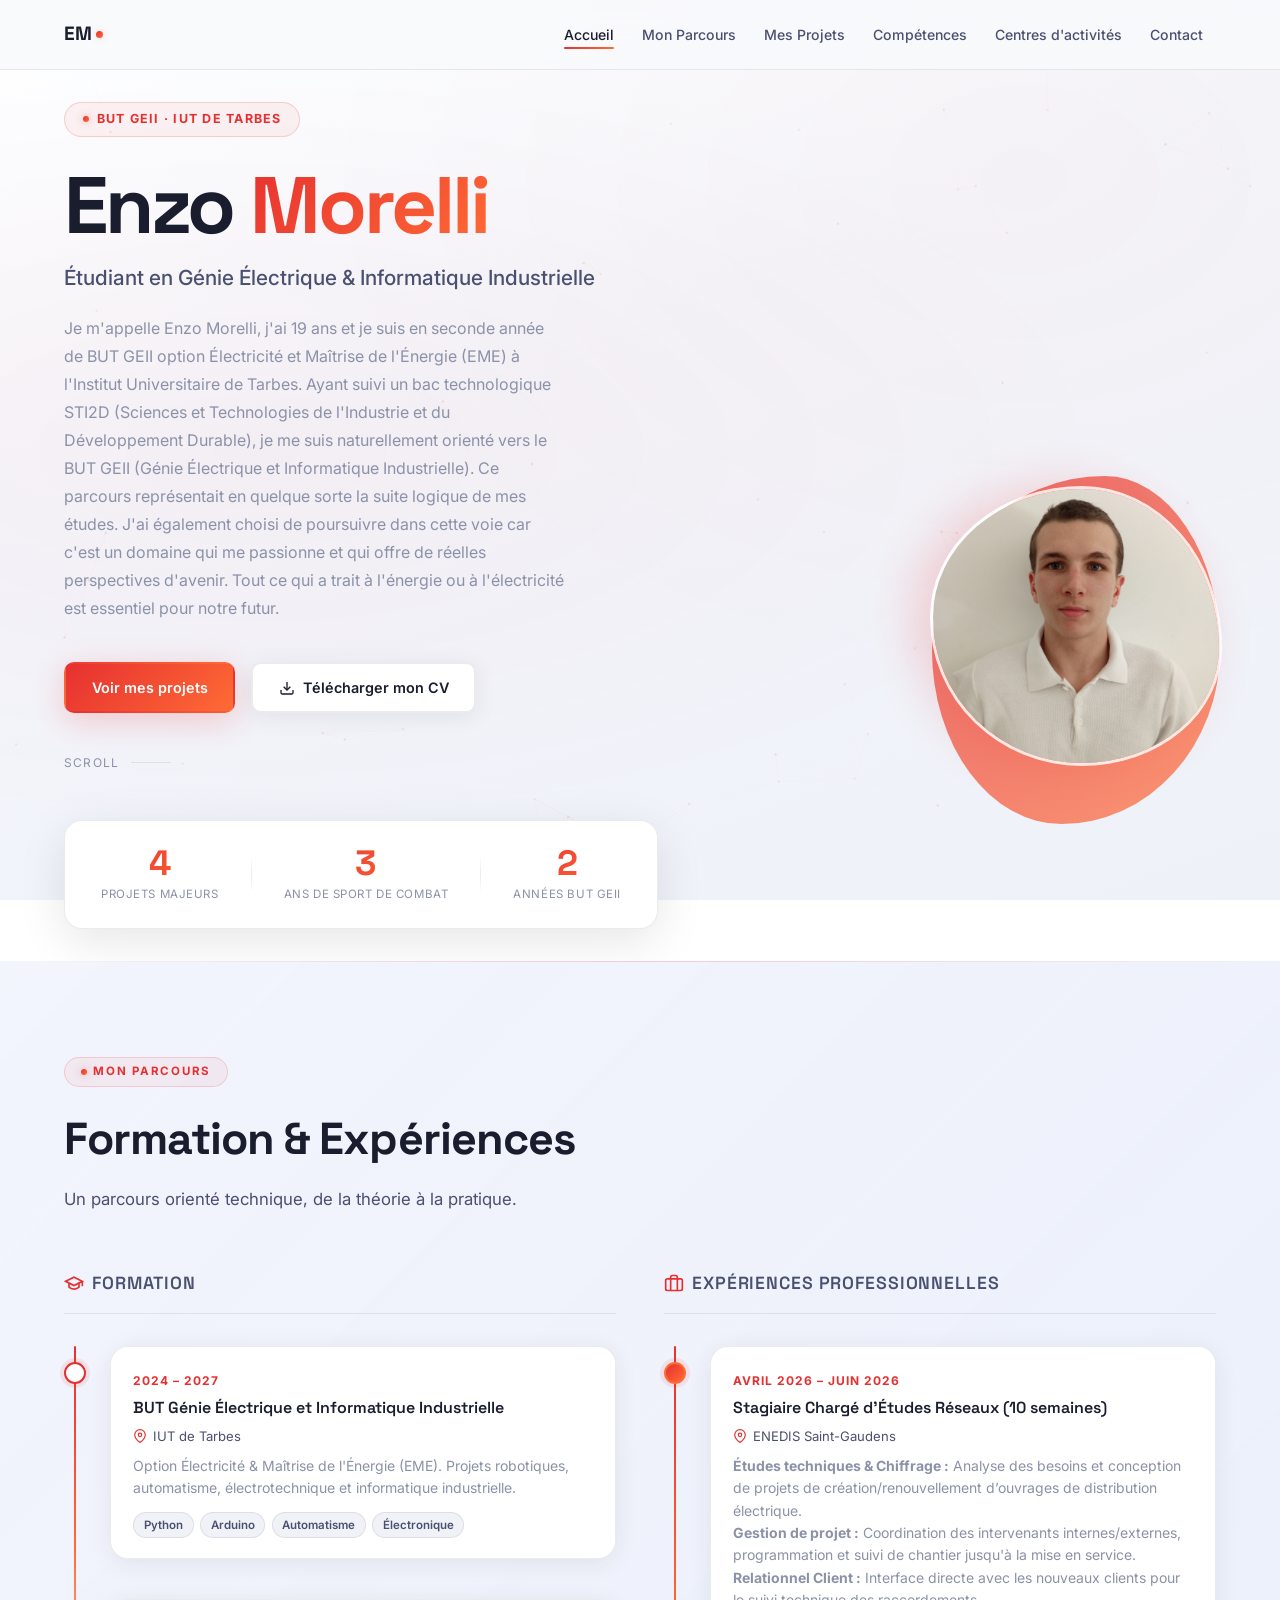
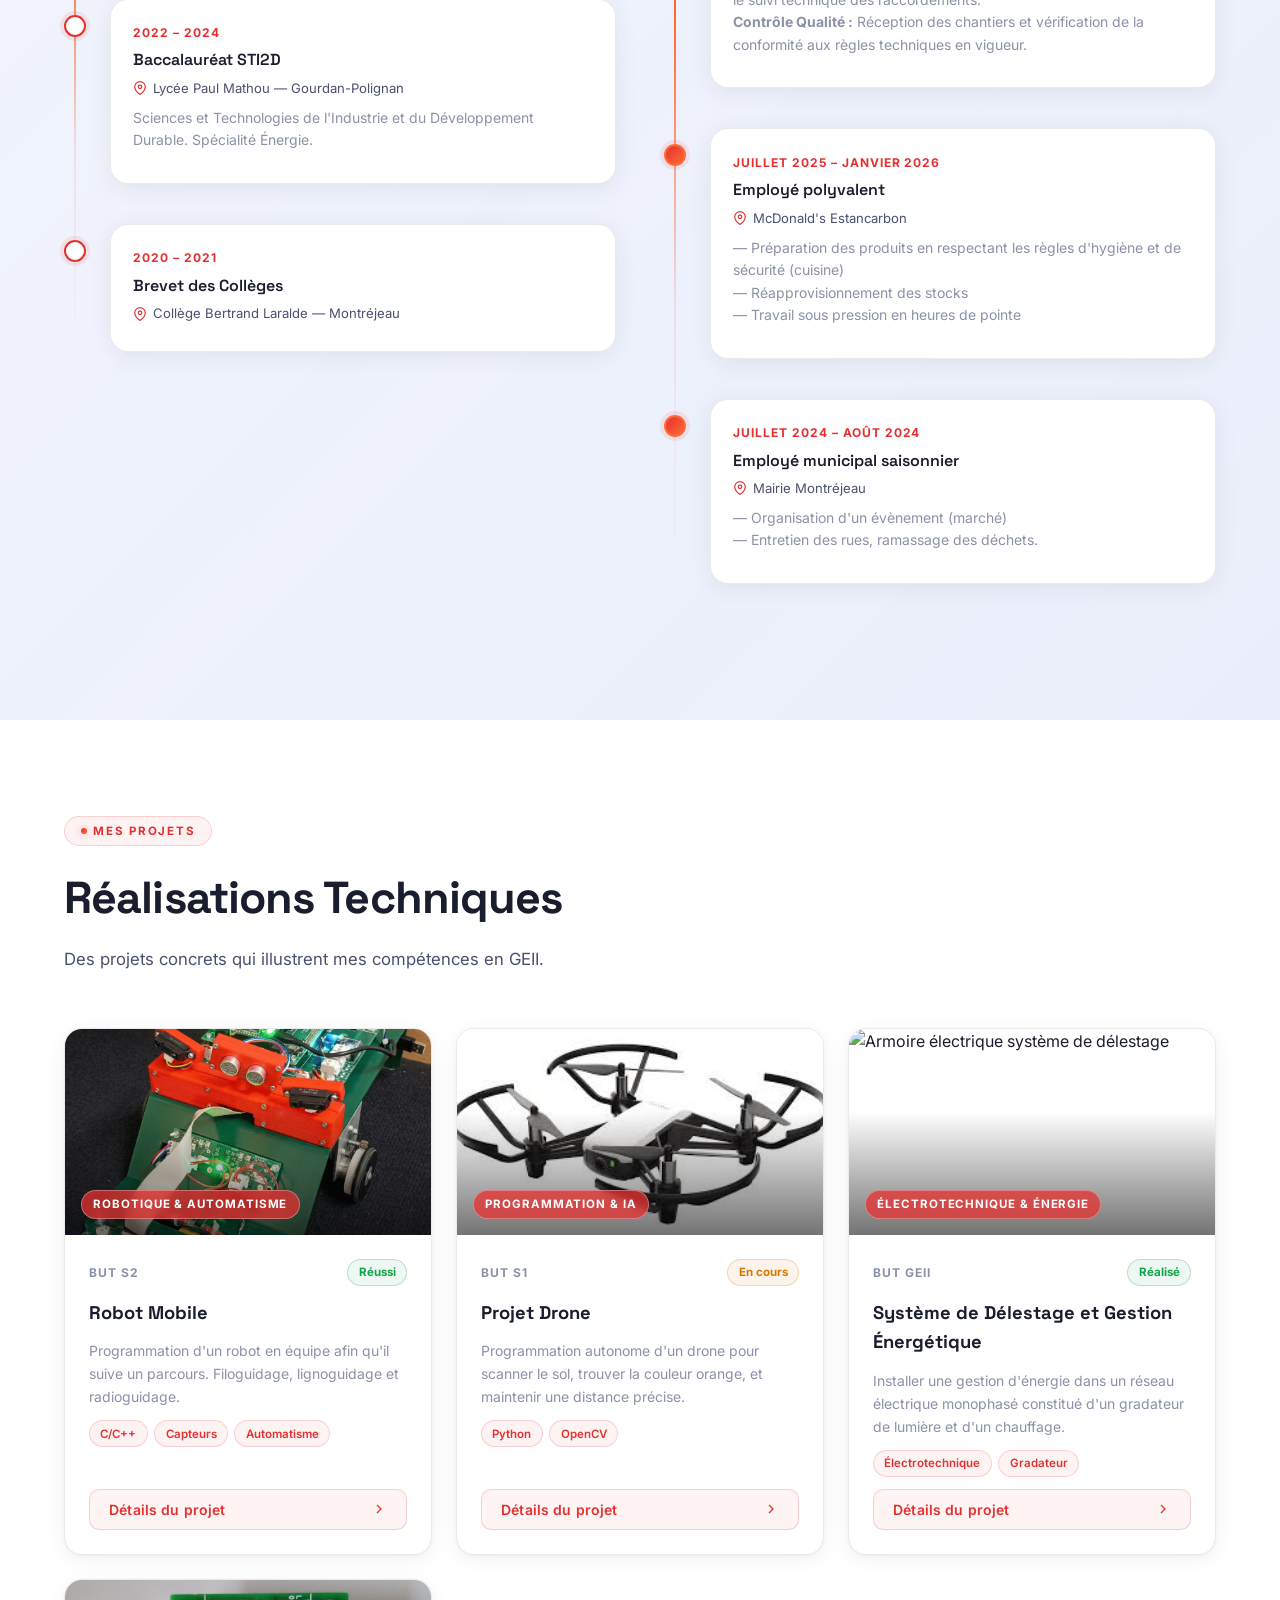
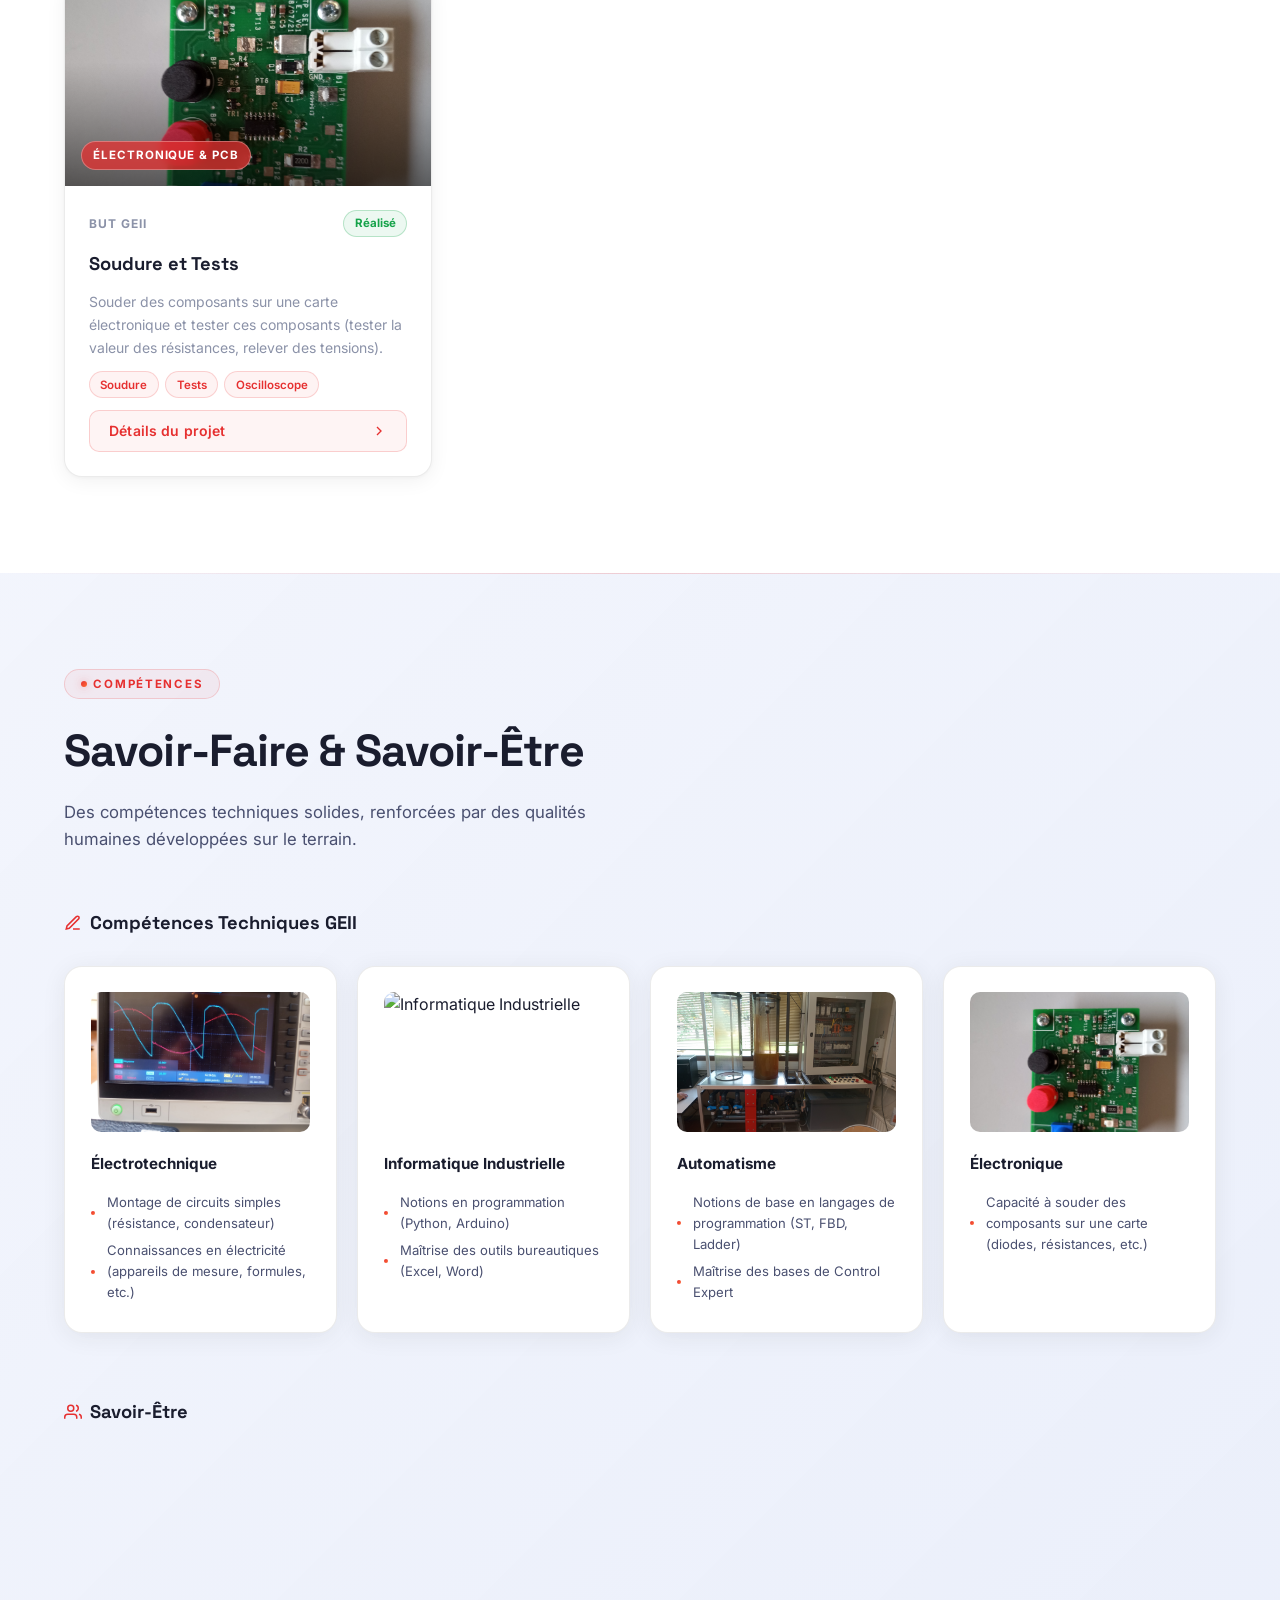
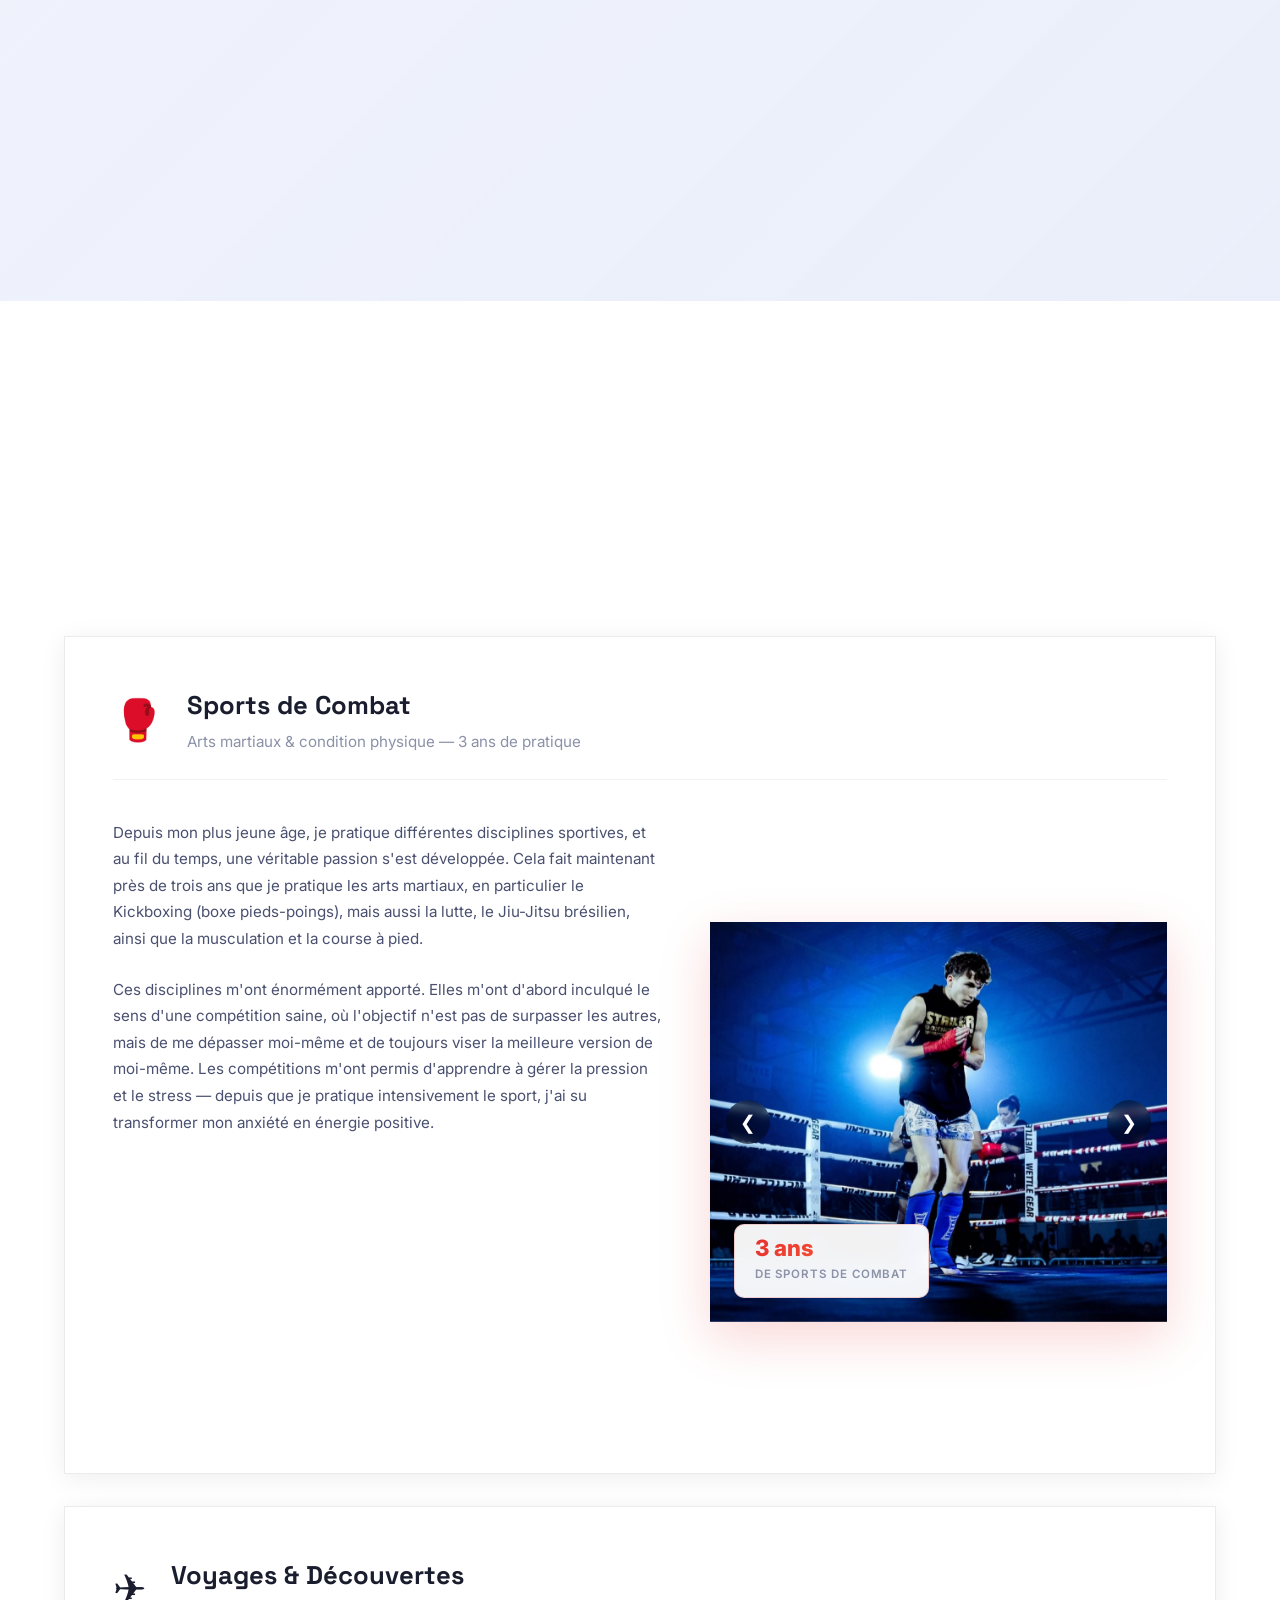
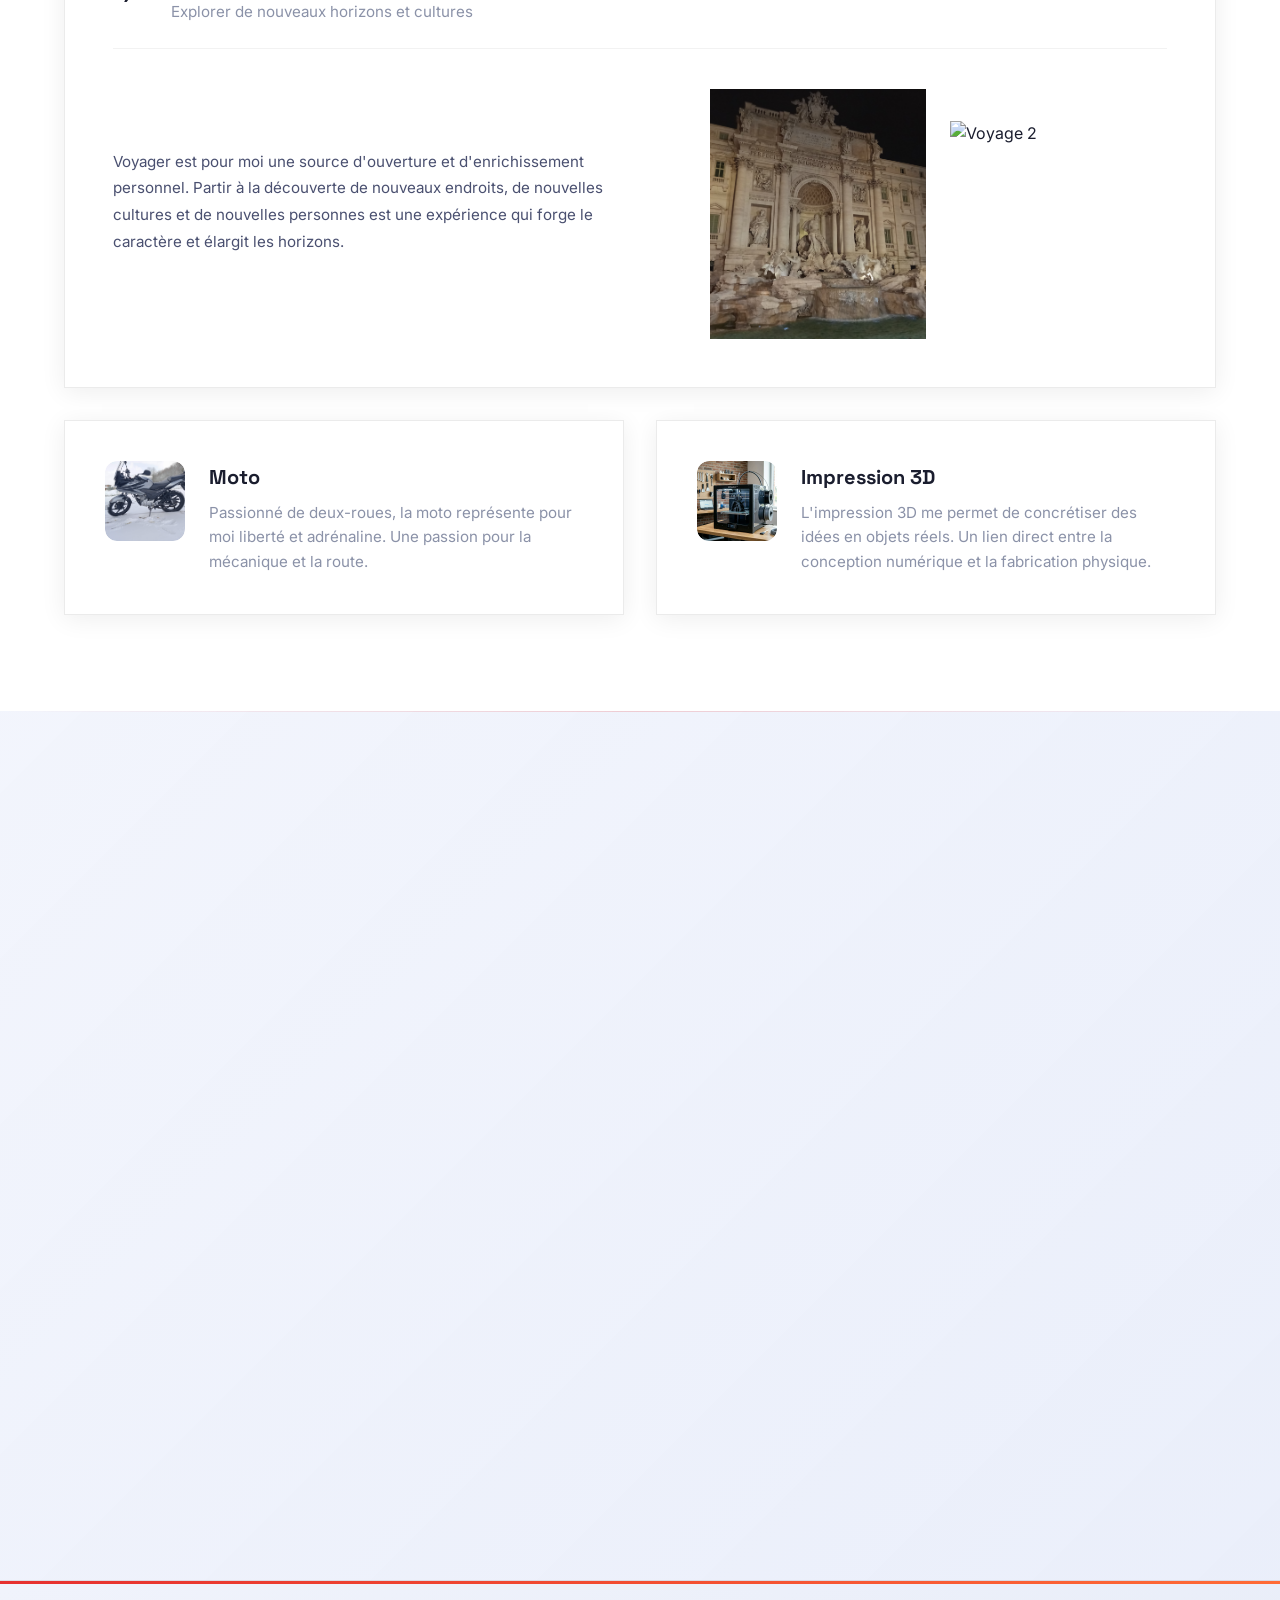
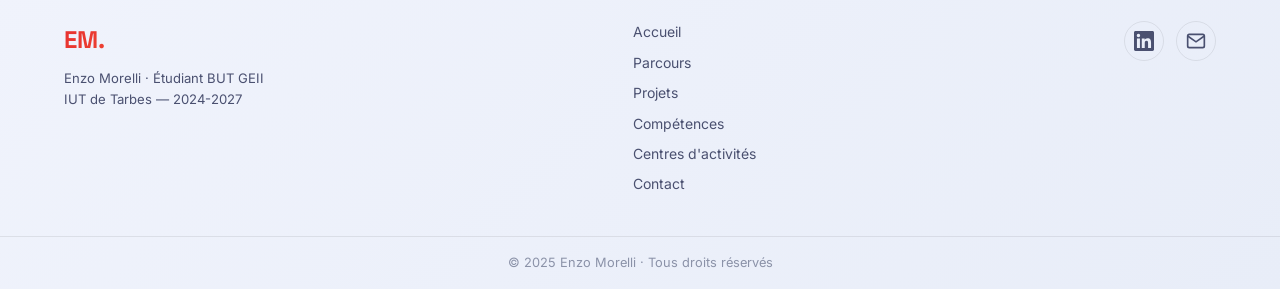
==== index.html @ 1a2c11fc "Update index.html" ====
<!DOCTYPE html>
<html lang="fr">
<head>
  <meta charset="UTF-8" />
  <meta name="viewport" content="width=device-width, initial-scale=1.0" />
  <meta name="description" content="Portfolio professionnel d'Enzo Morelli — Étudiant en BUT GEII, spécialité Électricité & Maîtrise de l'Énergie à l'IUT de Tarbes." />
  <title>Enzo Morelli — Portfolio</title>
  <link rel="preconnect" href="https://fonts.googleapis.com" />
  <link rel="preconnect" href="https://fonts.gstatic.com" crossorigin />
  <link href="https://fonts.googleapis.com/css2?family=Inter:wght@300;400;500;600;700;800;900&family=Space+Grotesk:wght@400;500;600;700&display=swap" rel="stylesheet" />
  <link rel="stylesheet" href="style.css" />
</head>
<body>

  <!-- ===== NAV ===== -->
  <header id="navbar">
    <nav class="nav-container">
      <a href="#accueil" class="nav-logo">
        <span class="logo-em">EM</span>
        <span class="logo-dot"></span>
      </a>
      <button class="nav-burger" id="navBurger" aria-label="Menu" aria-expanded="false">
        <span></span><span></span><span></span>
      </button>
      <ul class="nav-links" id="navLinks">
        <li><a href="#accueil" class="nav-link active" data-section="accueil">Accueil</a></li>
        <li><a href="#parcours" class="nav-link" data-section="parcours">Mon Parcours</a></li>
        <li><a href="#projets" class="nav-link" data-section="projets">Mes Projets</a></li>
        <li><a href="#competences" class="nav-link" data-section="competences">Compétences</a></li>
        <li><a href="#activites" class="nav-link" data-section="activites">Centres d'activités</a></li>
        <li><a href="#contact" class="nav-link" data-section="contact">Contact</a></li>
      </ul>
    </nav>
  </header>

  <!-- ===== HERO ===== -->
  <section id="accueil" class="hero">
    <div class="hero-bg-overlay"></div>
    <canvas id="heroCanvas"></canvas>
    <div class="hero-inner">
      <div class="hero-content">
        <div class="hero-badge">BUT GEII · IUT de Tarbes</div>
        <h1 class="hero-title">
          Enzo <span class="accent">Morelli</span>
        </h1>
        <p class="hero-subtitle">Étudiant en Génie Électrique &amp; Informatique Industrielle</p>
        <p class="hero-desc">
          Je m'appelle Enzo Morelli, j'ai 19 ans et je suis en seconde année de BUT GEII option Électricité et Maîtrise
          de l'Énergie (EME) à l'Institut Universitaire de Tarbes.
          Ayant suivi un bac technologique STI2D (Sciences et Technologies de l'Industrie et du Développement
          Durable), je me suis naturellement orienté vers le BUT GEII (Génie Électrique et Informatique
          Industrielle). Ce parcours représentait en quelque sorte la suite logique de mes études. J'ai également
          choisi de poursuivre dans cette voie car c'est un domaine qui me passionne et qui offre de réelles
          perspectives d'avenir. Tout ce qui a trait à l'énergie ou à l'électricité est essentiel pour notre futur.
        </p>
        <div class="hero-actions">
          <a href="#projets" class="btn btn-primary">Voir mes projets</a>
          <a href="https://cdn.gamma.app/8u8rpw9zr9etl2c/62108ce747ef4284b0df82ac28de9295/original/CV_2025-11-10_Enzo_MORELLI.pdf" target="_blank" rel="noopener" class="btn btn-outline">
            <svg width="16" height="16" viewBox="0 0 24 24" fill="none" stroke="currentColor" stroke-width="2"><path d="M21 15v4a2 2 0 0 1-2 2H5a2 2 0 0 1-2-2v-4"/><polyline points="7 10 12 15 17 10"/><line x1="12" y1="15" x2="12" y2="3"/></svg>
            Télécharger mon CV
          </a>
        </div>
        <div class="hero-scroll-hint">
          <span>Scroll</span>
          <div class="scroll-line"></div>
        </div>
      </div>
      <div class="hero-portrait-wrap">
        <img src="images/photo-enzo.jpg" alt="Portrait Enzo Morelli" class="hero-portrait" />
      </div>
    </div>
    <div class="hero-stats">
      <div class="stat-item">
        <span class="stat-number">4</span>
        <span class="stat-label">Projets majeurs</span>
      </div>
      <div class="stat-divider"></div>
      <div class="stat-item">
        <span class="stat-number">3</span>
        <span class="stat-label">Ans de sport de combat</span>
      </div>
      <div class="stat-divider"></div>
      <div class="stat-item">
        <span class="stat-number">2</span>
        <span class="stat-label">Années BUT GEII</span>
      </div>
    </div>
  </section>

  <!-- ===== PARCOURS ===== -->
  <section id="parcours" class="section section-alt">
    <div class="container">
      <div class="section-header">
        <span class="section-tag">Mon Parcours</span>
        <h2 class="section-title">Formation &amp; Expériences</h2>
        <p class="section-desc">Un parcours orienté technique, de la théorie à la pratique.</p>
      </div>

      <div class="parcours-grid">
        <!-- FORMATION -->
        <div class="parcours-col">
          <h3 class="col-title">
            <svg width="20" height="20" viewBox="0 0 24 24" fill="none" stroke="currentColor" stroke-width="2"><path d="M22 10v6M2 10l10-5 10 5-10 5z"/><path d="M6 12v5c3 3 9 3 12 0v-5"/></svg>
            Formation
          </h3>
          <div class="timeline">
            <div class="timeline-item">
              <div class="timeline-dot"></div>
              <div class="timeline-body">
                <span class="timeline-date">2024 – 2027</span>
                <h4 class="timeline-title">BUT Génie Électrique et Informatique Industrielle</h4>
                <p class="timeline-place">
                  <svg width="14" height="14" viewBox="0 0 24 24" fill="none" stroke="currentColor" stroke-width="2"><path d="M21 10c0 7-9 13-9 13s-9-6-9-13a9 9 0 0 1 18 0z"/><circle cx="12" cy="10" r="3"/></svg>
                  IUT de Tarbes
                </p>
                <p class="timeline-desc">Option Électricité &amp; Maîtrise de l'Énergie (EME). Projets robotiques, automatisme, électrotechnique et informatique industrielle.</p>
                <div class="timeline-tags">
                  <span class="tag">Python</span>
                  <span class="tag">Arduino</span>
                  <span class="tag">Automatisme</span>
                  <span class="tag">Électronique</span>
                </div>
              </div>
            </div>
            <div class="timeline-item">
              <div class="timeline-dot"></div>
              <div class="timeline-body">
                <span class="timeline-date">2022 – 2024</span>
                <h4 class="timeline-title">Baccalauréat STI2D</h4>
                <p class="timeline-place">
                  <svg width="14" height="14" viewBox="0 0 24 24" fill="none" stroke="currentColor" stroke-width="2"><path d="M21 10c0 7-9 13-9 13s-9-6-9-13a9 9 0 0 1 18 0z"/><circle cx="12" cy="10" r="3"/></svg>
                  Lycée Paul Mathou — Gourdan-Polignan
                </p>
                <p class="timeline-desc">Sciences et Technologies de l'Industrie et du Développement Durable. Spécialité Énergie.</p>
              </div>
            </div>
            <div class="timeline-item">
              <div class="timeline-dot"></div>
              <div class="timeline-body">
                <span class="timeline-date">2020 – 2021</span>
                <h4 class="timeline-title">Brevet des Collèges</h4>
                <p class="timeline-place">
                  <svg width="14" height="14" viewBox="0 0 24 24" fill="none" stroke="currentColor" stroke-width="2"><path d="M21 10c0 7-9 13-9 13s-9-6-9-13a9 9 0 0 1 18 0z"/><circle cx="12" cy="10" r="3"/></svg>
                  Collège Bertrand Laralde — Montréjeau
                </p>
              </div>
            </div>
          </div>
        </div>

        <!-- EXPÉRIENCES -->
        <div class="parcours-col">
          <h3 class="col-title">
            <svg width="20" height="20" viewBox="0 0 24 24" fill="none" stroke="currentColor" stroke-width="2"><rect x="2" y="7" width="20" height="14" rx="2"/><path d="M16 21V5a2 2 0 0 0-2-2h-4a2 2 0 0 0-2 2v16"/></svg>
            Expériences Professionnelles
          </h3>
          <div class="timeline">
            <div class="timeline-item">
              <div class="timeline-dot accent"></div>
              <div class="timeline-body">
                <span class="timeline-date">Avril 2026 – Juin 2026</span>
                <h4 class="timeline-title">Stagiaire Chargé d'Études Réseaux (10 semaines)</h4>
                <p class="timeline-place">
                  <svg width="14" height="14" viewBox="0 0 24 24" fill="none" stroke="currentColor" stroke-width="2"><path d="M21 10c0 7-9 13-9 13s-9-6-9-13a9 9 0 0 1 18 0z"/><circle cx="12" cy="10" r="3"/></svg>
                  ENEDIS Saint-Gaudens
                </p>
                <div class="timeline-desc">
                  <p><strong>Études techniques &amp; Chiffrage :</strong> Analyse des besoins et conception de projets de création/renouvellement d’ouvrages de distribution électrique.</p>
                  <p><strong>Gestion de projet :</strong> Coordination des intervenants internes/externes, programmation et suivi de chantier jusqu'à la mise en service.</p>
                  <p><strong>Relationnel Client :</strong> Interface directe avec les nouveaux clients pour le suivi technique des raccordements.</p>
                  <p><strong>Contrôle Qualité :</strong> Réception des chantiers et vérification de la conformité aux règles techniques en vigueur.</p>
                </div>
              </div>
            </div>
            <div class="timeline-item">
              <div class="timeline-dot accent"></div>
              <div class="timeline-body">
                <span class="timeline-date">Juillet 2025 – Janvier 2026</span>
                <h4 class="timeline-title">Employé polyvalent</h4>
                <p class="timeline-place">
                  <svg width="14" height="14" viewBox="0 0 24 24" fill="none" stroke="currentColor" stroke-width="2"><path d="M21 10c0 7-9 13-9 13s-9-6-9-13a9 9 0 0 1 18 0z"/><circle cx="12" cy="10" r="3"/></svg>
                  McDonald's Estancarbon
                </p>
                <ul class="timeline-desc" style="list-style-type: none; padding-left: 0; margin-top: 5px;">
                  <li>— Préparation des produits en respectant les règles d'hygiène et de sécurité (cuisine)</li>
                  <li>— Réapprovisionnement des stocks</li>
                  <li>— Travail sous pression en heures de pointe</li>
                </ul>
              </div>
            </div>
            <div class="timeline-item">
              <div class="timeline-dot accent"></div>
              <div class="timeline-body">
                <span class="timeline-date">Juillet 2024 – Août 2024</span>
                <h4 class="timeline-title">Employé municipal saisonnier</h4>
                <p class="timeline-place">
                  <svg width="14" height="14" viewBox="0 0 24 24" fill="none" stroke="currentColor" stroke-width="2"><path d="M21 10c0 7-9 13-9 13s-9-6-9-13a9 9 0 0 1 18 0z"/><circle cx="12" cy="10" r="3"/></svg>
                  Mairie Montréjeau
                </p>
                <ul class="timeline-desc" style="list-style-type: none; padding-left: 0; margin-top: 5px;">
                  <li>— Organisation d'un évènement (marché)</li>
                  <li>— Entretien des rues, ramassage des déchets.</li>
                </ul>
              </div>
            </div>
          </div>
        </div>
      </div>
    </div>
  </section>

  <!-- ===== PROJETS ===== -->
  <section id="projets" class="section">
    <div class="container">
      <div class="section-header">
        <span class="section-tag">Mes Projets</span>
        <h2 class="section-title">Réalisations Techniques</h2>
        <p class="section-desc">Des projets concrets qui illustrent mes compétences en GEII.</p>
      </div>

      <div class="projects-grid">

        <!-- ROBOT -->
        <article class="project-card" id="prj-robot">
          <div class="project-img-wrap">
            <img src="images/robot.png" alt="Robot mobile" class="project-img" loading="lazy" />
            <div class="project-img-overlay">
              <span class="project-category">Robotique &amp; Automatisme</span>
            </div>
          </div>
          <div class="project-body">
            <div class="project-meta">
              <span class="project-year">BUT S2</span>
              <div class="project-status ok">Réussi</div>
            </div>
            <h3 class="project-title">Robot Mobile</h3>
            <p class="project-excerpt">Programmation d'un robot en équipe afin qu'il suive un parcours. Filoguidage, lignoguidage et radioguidage.</p>
            <div class="project-tech">
              <span class="tech-badge">C/C++</span>
              <span class="tech-badge">Capteurs</span>
              <span class="tech-badge">Automatisme</span>
            </div>
            <button class="btn btn-details" data-modal="modal-robot">
              Détails du projet
              <svg width="16" height="16" viewBox="0 0 24 24" fill="none" stroke="currentColor" stroke-width="2"><path d="m9 18 6-6-6-6"/></svg>
            </button>
          </div>
        </article>

        <!-- DRONE -->
        <article class="project-card" id="prj-drone">
          <div class="project-img-wrap">
            <img src="images/drone.jfif" alt="Drone programmé en Python" class="project-img" loading="lazy" />
            <div class="project-img-overlay">
              <span class="project-category">Programmation &amp; IA</span>
            </div>
          </div>
          <div class="project-body">
            <div class="project-meta">
              <span class="project-year">BUT S1</span>
              <div class="project-status partial">En cours</div>
            </div>
            <h3 class="project-title">Projet Drone</h3>
            <p class="project-excerpt">Programmation autonome d'un drone pour scanner le sol, trouver la couleur orange, et maintenir une distance précise.</p>
            <div class="project-tech">
              <span class="tech-badge">Python</span>
              <span class="tech-badge">OpenCV</span>
            </div>
            <button class="btn btn-details" data-modal="modal-drone">
              Détails du projet
              <svg width="16" height="16" viewBox="0 0 24 24" fill="none" stroke="currentColor" stroke-width="2"><path d="m9 18 6-6-6-6"/></svg>
            </button>
          </div>
        </article>

        <!-- DÉLESTAGE -->
        <article class="project-card" id="prj-delestage">
          <div class="project-img-wrap">
            <img src="images/automate.jpg" alt="Armoire électrique système de délestage" class="project-img" loading="lazy" />
            <div class="project-img-overlay">
              <span class="project-category">Électrotechnique &amp; Énergie</span>
            </div>
          </div>
          <div class="project-body">
            <div class="project-meta">
              <span class="project-year">BUT GEII</span>
              <div class="project-status ok">Réalisé</div>
            </div>
            <h3 class="project-title">Système de Délestage et Gestion Énergétique</h3>
            <p class="project-excerpt">Installer une gestion d'énergie dans un réseau électrique monophasé constitué d'un gradateur de lumière et d'un chauffage.</p>
            <div class="project-tech">
              <span class="tech-badge">Électrotechnique</span>
              <span class="tech-badge">Gradateur</span>
            </div>
            <button class="btn btn-details" data-modal="modal-delestage">
              Détails du projet
              <svg width="16" height="16" viewBox="0 0 24 24" fill="none" stroke="currentColor" stroke-width="2"><path d="m9 18 6-6-6-6"/></svg>
            </button>
          </div>
        </article>

        <!-- SOUDURE -->
        <article class="project-card" id="prj-soudure">
          <div class="project-img-wrap">
            <img src="images/carte-soudure.jpg" alt="Réalisation et test de cartes électroniques PCB" class="project-img" loading="lazy" />
            <div class="project-img-overlay">
              <span class="project-category">Électronique &amp; PCB</span>
            </div>
          </div>
          <div class="project-body">
            <div class="project-meta">
              <span class="project-year">BUT GEII</span>
              <div class="project-status ok">Réalisé</div>
            </div>
            <h3 class="project-title">Soudure et Tests</h3>
            <p class="project-excerpt">Souder des composants sur une carte électronique et tester ces composants (tester la valeur des résistances, relever des tensions).</p>
            <div class="project-tech">
              <span class="tech-badge">Soudure</span>
              <span class="tech-badge">Tests</span>
              <span class="tech-badge">Oscilloscope</span>
            </div>
            <button class="btn btn-details" data-modal="modal-soudure">
              Détails du projet
              <svg width="16" height="16" viewBox="0 0 24 24" fill="none" stroke="currentColor" stroke-width="2"><path d="m9 18 6-6-6-6"/></svg>
            </button>
          </div>
        </article>

      </div>
    </div>
  </section>

  <!-- ===== COMPÉTENCES ===== -->
  <section id="competences" class="section section-alt">
    <div class="container">
      <div class="section-header">
        <span class="section-tag">Compétences</span>
        <h2 class="section-title">Savoir-Faire &amp; Savoir-Être</h2>
        <p class="section-desc">Des compétences techniques solides, renforcées par des qualités humaines développées sur le terrain.</p>
      </div>

      <div class="skills-layout">

        <!-- HARD SKILLS -->
        <div class="skills-block">
          <h3 class="skills-block-title">
            <svg width="18" height="18" viewBox="0 0 24 24" fill="none" stroke="currentColor" stroke-width="2"><path d="M12 20h9"/><path d="M16.5 3.5a2.121 2.121 0 0 1 3 3L7 19l-4 1 1-4L16.5 3.5z"/></svg>
            Compétences Techniques GEII
          </h3>
          <div class="skills-cards">
            <div class="skill-card">
              <div class="skill-img-wrap">
                <img src="images/oscilloscope.jpg" alt="Électrotechnique" />
              </div>
              <h4>Électrotechnique</h4>
              <ul>
                <li>Montage de circuits simples (résistance, condensateur)</li>
                <li>Connaissances en électricité (appareils de mesure, formules, etc.)</li>
              </ul>
            </div>
            <div class="skill-card">
              <div class="skill-img-wrap">
                <img src="images/python_code.png" alt="Informatique Industrielle" />
              </div>
              <h4>Informatique Industrielle</h4>
              <ul>
                <li>Notions en programmation (Python, Arduino)</li>
                <li>Maîtrise des outils bureautiques (Excel, Word)</li>
              </ul>
            </div>
            <div class="skill-card">
              <div class="skill-img-wrap">
                <img src="images/pompe.jpg" alt="Automatisme" />
              </div>
              <h4>Automatisme</h4>
              <ul>
                <li>Notions de base en langages de programmation (ST, FBD, Ladder)</li>
                <li>Maîtrise des bases de Control Expert</li>
              </ul>
            </div>
            <div class="skill-card">
              <div class="skill-img-wrap">
                <img src="images/carte-soudure.jpg" alt="Électronique" />
              </div>
              <h4>Électronique</h4>
              <ul>
                <li>Capacité à souder des composants sur une carte (diodes, résistances, etc.)</li>
              </ul>
            </div>
          </div>
        </div>

        <!-- SOFT SKILLS -->
        <div class="skills-block">
          <h3 class="skills-block-title">
            <svg width="18" height="18" viewBox="0 0 24 24" fill="none" stroke="currentColor" stroke-width="2"><path d="M17 21v-2a4 4 0 0 0-4-4H5a4 4 0 0 0-4 4v2"/><circle cx="9" cy="7" r="4"/><path d="M23 21v-2a4 4 0 0 0-3-3.87"/><path d="M16 3.13a4 4 0 0 1 0 7.75"/></svg>
            Savoir-Être
          </h3>
          <div class="softskills-list">
            <div class="softskill-item">
              <div class="softskill-icon">🤝</div>
              <div>
                <strong>Esprit d'équipe</strong>
                <p>Grâce à mes projets en BUT GEII et mes expériences professionnelles, j'ai appris à collaborer efficacement, à écouter les autres et à construire des solutions en groupe.</p>
              </div>
            </div>
            <div class="softskill-item">
              <div class="softskill-icon">🥋</div>
              <div>
                <strong>Discipline et rigueur</strong>
                <p>La pratique régulière des arts martiaux m'a inculqué une rigueur personnelle, notamment dans la gestion du temps, la régularité et l'effort constant, même en l'absence de motivation.</p>
              </div>
            </div>
            <div class="softskill-item">
              <div class="softskill-icon">🧠</div>
              <div>
                <strong>Capacité à gérer le stress</strong>
                <p>Maintien du sang-froid et de l'efficacité en situation d'urgence. Capacité à convertir la pression en concentration, développée par la compétition sportive et le travail à rythme soutenu.</p>
              </div>
            </div>
            <div class="softskill-item">
              <div class="softskill-icon">🔧</div>
              <div>
                <strong>Autonomie</strong>
                <p>Lors de mes projets, j'ai su travailler de manière autonome tout en respectant les consignes techniques et les échéances.</p>
              </div>
            </div>
            <div class="softskill-item">
              <div class="softskill-icon">🎯</div>
              <div>
                <strong>Sens des responsabilités</strong>
                <p>Que ce soit en entreprise ou lors de projets scolaires, j'ai toujours pris mes tâches au sérieux, avec implication et fiabilité.</p>
              </div>
            </div>
            <div class="softskill-item">
              <div class="softskill-icon">🔍</div>
              <div>
                <strong>Curiosité et soif d'apprendre</strong>
                <p>Mon orientation en GEII est le fruit d'une réelle curiosité pour les domaines techniques, que je continue d'explorer avec intérêt.</p>
              </div>
            </div>
          </div>
        </div>

      </div>
    </div>
  </section>

  <!-- ===== CENTRES D'ACTIVITÉS ===== -->
  <section id="activites" class="section">
    <div class="container">
      <div class="section-header">
        <span class="section-tag">Centres d'activités</span>
        <h2 class="section-title">Passions &amp; Loisirs</h2>
        <p class="section-desc">J'ai de nombreux centres d'intérêt, mais le sport occupe une place particulière dans ma vie.</p>
      </div>

      <!-- ==== BLOC SPORT ==== -->
      <div class="activite-bloc">
        <div class="activite-bloc-header">
          <span class="activite-icon">🥊</span>
          <div>
            <h3 class="activite-title">Sports de Combat</h3>
            <p class="activite-subtitle">Arts martiaux &amp; condition physique — 3 ans de pratique</p>
          </div>
        </div>
        <div class="sport-layout">
          <div class="sport-text">
            <p>
              Depuis mon plus jeune âge, je pratique différentes disciplines sportives, et au fil du temps, une véritable passion s'est développée. Cela fait maintenant près de trois ans que je pratique les arts martiaux, en particulier le Kickboxing (boxe pieds-poings), mais aussi la lutte, le Jiu-Jitsu brésilien, ainsi que la musculation et la course à pied.
            </p>
            <p>
              Ces disciplines m'ont énormément apporté. Elles m'ont d'abord inculqué le sens d'une compétition saine, où l'objectif n'est pas de surpasser les autres, mais de me dépasser moi-même et de toujours viser la meilleure version de moi-même. Les compétitions m'ont permis d'apprendre à gérer la pression et le stress — depuis que je pratique intensivement le sport, j'ai su transformer mon anxiété en énergie positive.
            </p>
            <div class="sport-disciplines">
              <div class="sport-card">
                <div class="sport-card-icon">🥊</div>
                <div class="sport-card-info">
                  <strong>Kickboxing</strong>
                  <span>3 ans de pratique — discipline principale</span>
                </div>
              </div>
              <div class="sport-card">
                <div class="sport-card-icon">🤼</div>
                <div class="sport-card-info">
                  <strong>Lutte</strong>
                  <span>Sport de combat complet — travail au sol et debout</span>
                </div>
              </div>
              <div class="sport-card">
                <div class="sport-card-icon">🥋</div>
                <div class="sport-card-info">
                  <strong>Jiu-Jitsu Brésilien</strong>
                  <span>Discipline &amp; technique — soumission et contrôle</span>
                </div>
              </div>
              <div class="sport-card">
                <div class="sport-card-icon">🏋️</div>
                <div class="sport-card-info">
                  <strong>Musculation &amp; Course à pied</strong>
                  <span>Condition physique générale et endurance</span>
                </div>
              </div>
            </div>
          </div>
          <div class="sport-carousel">
            <div class="carousel-track" id="boxingCarousel">
              <img src="images/boxe-salut.jpg" alt="Boxe Salut" class="carousel-slide slide-active" loading="lazy" />
              <img src="images/BOXE-1.jpg" alt="Boxe 1" class="carousel-slide slide-next" loading="lazy" />
              <img src="images/boxe-3.JPG" alt="Boxe 3" class="carousel-slide slide-prev" loading="lazy" />
            </div>
            <button class="carousel-btn prev-btn" aria-label="Image précédente" onclick="moveCarousel(-1)">&#10094;</button>
            <button class="carousel-btn next-btn" aria-label="Image suivante" onclick="moveCarousel(1)">&#10095;</button>
            <div class="sport-badge" style="z-index: 10;">
              <strong>3 ans</strong>
              <span>de sports de combat</span>
            </div>
          </div>
        </div>
      </div>

      <!-- ==== BLOC VOYAGE ==== -->
      <div class="activite-bloc">
        <div class="activite-bloc-header">
          <span class="activite-icon">✈️</span>
          <div>
            <h3 class="activite-title">Voyages &amp; Découvertes</h3>
            <p class="activite-subtitle">Explorer de nouveaux horizons et cultures</p>
          </div>
        </div>
        <div class="voyage-layout">
          <div class="voyage-text">
            <p>
              Voyager est pour moi une source d'ouverture et d'enrichissement personnel. Partir à la découverte de nouveaux endroits, de nouvelles cultures et de nouvelles personnes est une expérience qui forge le caractère et élargit les horizons.
            </p>
          </div>
          <div class="voyage-photos">
            <div class="voyage-photo-wrap">
              <img src="images/Trévii.jpg" alt="Voyage 1" class="voyage-photo" loading="lazy" />
            </div>
            <div class="voyage-photo-wrap" style="transform: translateY(2rem);">
              <img src="images/popeye.jpg" alt="Voyage 2" class="voyage-photo" loading="lazy" />
            </div>
          </div>
        </div>
      </div>

      <!-- ==== BLOCS MINI : MOTO + IMPRESSION 3D ==== -->
      <div class="activites-mini-grid">
        <div class="activite-mini-card">
          <div class="voyage-photo-wrap" style="width: 80px; height: 80px; flex-shrink: 0; box-shadow: none; border-radius: 12px; transform: none; margin-top: 0;">
            <img src="images/moto.jpg" alt="Moto" class="voyage-photo" style="border-radius: 12px;" />
          </div>
          <div class="activite-mini-body">
            <h4 class="activite-mini-title">Moto</h4>
            <p class="activite-mini-desc">Passionné de deux-roues, la moto représente pour moi liberté et adrénaline. Une passion pour la mécanique et la route.</p>
          </div>
        </div>
        <div class="activite-mini-card">
          <div class="voyage-photo-wrap" style="width: 80px; height: 80px; flex-shrink: 0; box-shadow: none; border-radius: 12px; transform: none; margin-top: 0;">
            <img src="images/impression.jpg" alt="Impression 3D" class="voyage-photo" style="border-radius: 12px; height: 100%; object-fit: cover;" />
          </div>
          <div class="activite-mini-body">
            <h4 class="activite-mini-title">Impression 3D</h4>
            <p class="activite-mini-desc">L'impression 3D me permet de concrétiser des idées en objets réels. Un lien direct entre la conception numérique et la fabrication physique.</p>
          </div>
        </div>
      </div>

    </div>
  </section>

  <!-- ===== CONTACT ===== -->
  <section id="contact" class="section section-alt">
    <div class="container">
      <div class="section-header">
        <span class="section-tag">Contact</span>
        <h2 class="section-title">Me Contacter</h2>
        <p class="section-desc">Disponible pour toute opportunité de stage, d'alternance ou de collaboration technique.</p>
      </div>

      <div class="contact-layout">
        <div class="contact-info">
          <a href="mailto:enzomirell31@gmail.com" class="contact-card">
            <div class="contact-card-icon">
              <svg width="24" height="24" viewBox="0 0 24 24" fill="none" stroke="currentColor" stroke-width="2"><path d="M4 4h16c1.1 0 2 .9 2 2v12c0 1.1-.9 2-2 2H4c-1.1 0-2-.9-2-2V6c0-1.1.9-2 2-2z"/><polyline points="22,6 12,13 2,6"/></svg>
            </div>
            <div>
              <span class="contact-type">Email personnel</span>
              <span class="contact-value">enzomirell31@gmail.com</span>
            </div>
          </a>
          <a href="mailto:enzo.morelli@iut-tarbes.fr" class="contact-card">
            <div class="contact-card-icon">
              <svg width="24" height="24" viewBox="0 0 24 24" fill="none" stroke="currentColor" stroke-width="2"><path d="M4 4h16c1.1 0 2 .9 2 2v12c0 1.1-.9 2-2 2H4c-1.1 0-2-.9-2-2V6c0-1.1.9-2 2-2z"/><polyline points="22,6 12,13 2,6"/></svg>
            </div>
            <div>
              <span class="contact-type">Email IUT</span>
              <span class="contact-value">enzo.morelli@iut-tarbes.fr</span>
            </div>
          </a>
          <a href="tel:+33761436190" class="contact-card">
            <div class="contact-card-icon">
              <svg width="24" height="24" viewBox="0 0 24 24" fill="none" stroke="currentColor" stroke-width="2"><path d="M22 16.92v3a2 2 0 0 1-2.18 2 19.79 19.79 0 0 1-8.63-3.07A19.5 19.5 0 0 1 4.69 12a19.79 19.79 0 0 1-3.07-8.67A2 2 0 0 1 3.6 1.2h3a2 2 0 0 1 2 1.72c.127.96.361 1.903.7 2.81a2 2 0 0 1-.45 2.11L7.91 8.77a16 16 0 0 0 6.29 6.29l.87-.87a2 2 0 0 1 2.11-.45c.907.339 1.85.573 2.81.7A2 2 0 0 1 22 16.92z"/></svg>
            </div>
            <div>
              <span class="contact-type">Téléphone</span>
              <span class="contact-value">07 61 43 61 90</span>
            </div>
          </a>
          <a href="https://fr.linkedin.com/in/enzo-morelli-185282347" target="_blank" rel="noopener" class="contact-card">
            <div class="contact-card-icon linkedin-icon">
              <svg width="24" height="24" viewBox="0 0 24 24" fill="currentColor"><path d="M20.447 20.452h-3.554v-5.569c0-1.328-.027-3.037-1.852-3.037-1.853 0-2.136 1.445-2.136 2.939v5.667H9.351V9h3.414v1.561h.046c.477-.9 1.637-1.85 3.37-1.85 3.601 0 4.267 2.37 4.267 5.455v6.286zM5.337 7.433a2.062 2.062 0 0 1-2.063-2.065 2.064 2.064 0 1 1 2.063 2.065zm1.782 13.019H3.555V9h3.564v11.452zM22.225 0H1.771C.792 0 0 .774 0 1.729v20.542C0 23.227.792 24 1.771 24h20.451C23.2 24 24 23.227 24 22.271V1.729C24 .774 23.2 0 22.222 0h.003z"/></svg>
            </div>
            <div>
              <span class="contact-type">LinkedIn</span>
              <span class="contact-value">enzo-morelli-185282347</span>
            </div>
          </a>
          <div class="contact-card no-link">
            <div class="contact-card-icon">
              <svg width="24" height="24" viewBox="0 0 24 24" fill="none" stroke="currentColor" stroke-width="2"><path d="M21 10c0 7-9 13-9 13s-9-6-9-13a9 9 0 0 1 18 0z"/><circle cx="12" cy="10" r="3"/></svg>
            </div>
            <div>
              <span class="contact-type">Localisation</span>
              <span class="contact-value">Saint-Paul / Tarbes (65)</span>
            </div>
          </div>
        </div>

        <div class="contact-cta-block">
          <div class="contact-cta-card">
            <h3>Prêt à collaborer ?</h3>
            <p>Étudiant en 2ème année de BUT GEII, je recherche des opportunités de stage ou d'alternance pour appliquer et enrichir mes compétences en génie électrique et informatique industrielle.</p>
            <a href="mailto:enzomirell31@gmail.com" class="btn btn-primary contact-btn">
              <svg width="16" height="16" viewBox="0 0 24 24" fill="none" stroke="currentColor" stroke-width="2"><path d="M4 4h16c1.1 0 2 .9 2 2v12c0 1.1-.9 2-2 2H4c-1.1 0-2-.9-2-2V6c0-1.1.9-2 2-2z"/><polyline points="22,6 12,13 2,6"/></svg>
              Envoyer un message
            </a>
            <a href="https://cdn.gamma.app/8u8rpw9zr9etl2c/62108ce747ef4284b0df82ac28de9295/original/CV_2025-11-10_Enzo_MORELLI.pdf" target="_blank" rel="noopener" class="btn btn-outline contact-btn">
              <svg width="16" height="16" viewBox="0 0 24 24" fill="none" stroke="currentColor" stroke-width="2"><path d="M21 15v4a2 2 0 0 1-2 2H5a2 2 0 0 1-2-2v-4"/><polyline points="7 10 12 15 17 10"/><line x1="12" y1="15" x2="12" y2="3"/></svg>
              Télécharger mon CV
            </a>
          </div>
        </div>
      </div>
    </div>
  </section>

  <!-- ===== FOOTER ===== -->
  <footer class="footer">
    <div class="container footer-inner">
      <div class="footer-left">
        <span class="footer-logo">EM.</span>
        <p>Enzo Morelli · Étudiant BUT GEII<br>IUT de Tarbes — 2024-2027</p>
      </div>
      <div class="footer-center">
        <nav class="footer-nav">
          <a href="#accueil">Accueil</a>
          <a href="#parcours">Parcours</a>
          <a href="#projets">Projets</a>
          <a href="#competences">Compétences</a>
          <a href="#activites">Centres d'activités</a>
          <a href="#contact">Contact</a>
        </nav>
      </div>
      <div class="footer-right">
        <a href="https://fr.linkedin.com/in/enzo-morelli-185282347" target="_blank" rel="noopener" class="footer-social" aria-label="LinkedIn">
          <svg width="20" height="20" viewBox="0 0 24 24" fill="currentColor"><path d="M20.447 20.452h-3.554v-5.569c0-1.328-.027-3.037-1.852-3.037-1.853 0-2.136 1.445-2.136 2.939v5.667H9.351V9h3.414v1.561h.046c.477-.9 1.637-1.85 3.37-1.85 3.601 0 4.267 2.37 4.267 5.455v6.286zM5.337 7.433a2.062 2.062 0 0 1-2.063-2.065 2.064 2.064 0 1 1 2.063 2.065zm1.782 13.019H3.555V9h3.564v11.452zM22.225 0H1.771C.792 0 0 .774 0 1.729v20.542C0 23.227.792 24 1.771 24h20.451C23.2 24 24 23.227 24 22.271V1.729C24 .774 23.2 0 22.222 0h.003z"/></svg>
        </a>
        <a href="mailto:enzomirell31@gmail.com" class="footer-social" aria-label="Email">
          <svg width="20" height="20" viewBox="0 0 24 24" fill="none" stroke="currentColor" stroke-width="2"><path d="M4 4h16c1.1 0 2 .9 2 2v12c0 1.1-.9 2-2 2H4c-1.1 0-2-.9-2-2V6c0-1.1.9-2 2-2z"/><polyline points="22,6 12,13 2,6"/></svg>
        </a>
      </div>
    </div>
    <div class="footer-bottom">
      <p>© 2025 Enzo Morelli · Tous droits réservés</p>
    </div>
  </footer>

  <!-- ===== MODALS ===== -->

  <!-- Modal Robot -->
  <div class="modal-overlay" id="modal-robot" role="dialog" aria-modal="true" aria-labelledby="modal-robot-title">
    <div class="modal">
      <button class="modal-close" aria-label="Fermer">&times;</button>
      <div class="modal-header">
        <span class="modal-category">Robotique &amp; Automatisme · BUT S2</span>
        <h2 id="modal-robot-title">Robot Mobile Autonome</h2>
        <div class="modal-status ok">Réussi</div>
      </div>
      <div class="modal-body">
        <img src="images/robot.png" alt="Robot mobile" class="modal-img" loading="lazy" />
        <p class="modal-intro">Pendant ce second semestre, comme projet final, j'ai dû programmer un robot afin qu'il suive un parcours. Le projet était réalisé en équipe de quatre élèves. Le robot devait effectuer trois parcours : suivre un fil magnétique, suivre une ligne et réaliser un parcours radioguidé. J'explique cela plus en détail via le bouton ci-dessous. Ces différents parcours étaient divisés en plusieurs parties, et chaque partie était elle-même décomposée en étapes. Ce projet m'a permis d'acquérir des compétences en programmation, et de gestion du temps.</p>
        <div class="modal-actions">
          <a href="projet-robot.html" class="btn btn-savoir-plus">
            En savoir plus
            <svg width="16" height="16" viewBox="0 0 24 24" fill="none" stroke="currentColor" stroke-width="2"><path d="m9 18 6-6-6-6"/></svg>
          </a>
        </div>
      </div>
    </div>
  </div>

  <!-- Modal Drone -->
  <div class="modal-overlay" id="modal-drone" role="dialog" aria-modal="true" aria-labelledby="modal-drone-title">
    <div class="modal">
      <button class="modal-close" aria-label="Fermer">&times;</button>
      <div class="modal-header">
        <span class="modal-category">Programmation &amp; Vision · BUT S1</span>
        <h2 id="modal-drone-title">Drone RYZE Tello — Python</h2>
        <div class="modal-status partial">Non finalisé</div>
      </div>
      <div class="modal-body">
        <img src="images/drone.jfif" alt="Drone" class="modal-img" loading="lazy" />
        <p class="modal-intro">Durant le premier semestre, j'ai réalisé un projet de drone. Ce projet consistait à programmer un drone en Python. J'étais en équipe de trois personnes pour ce projet.</p>
        <p>Ce drone, équipé d'une caméra à l'avant, devait détecter une couleur spécifique (un plot dans notre cas), puis avancer, reculer et tourner autour de cette couleur tout en maintenant une certaine distance et en se positionnant de manière autonome.</p>
        <p>Mon équipe n'a pas terminé ce projet, car il nous manquait des éléments et des notions en programmation. Le temps nous a également fait défaut.</p>
        <p>Ce projet m'a permis de développer mes compétences en travail collaboratif, notamment la répartition des tâches et la communication technique au sein d'un groupe. J'ai également appris à effectuer des recherches sur des notions spécifiques de programmation, dans cette situation sur la bibliothèque de ce drone pour comprendre comment est ce qu'il fonctionne et comment organiser le programme.</p>
      </div>
    </div>
  </div>

  <!-- Modal Délestage -->
  <div class="modal-overlay" id="modal-delestage" role="dialog" aria-modal="true" aria-labelledby="modal-delestage-title">
    <div class="modal">
      <button class="modal-close" aria-label="Fermer">&times;</button>
      <div class="modal-header">
        <span class="modal-category">Électrotechnique &amp; Énergie · BUT GEII</span>
        <h2 id="modal-delestage-title">Système de Délestage Énergétique</h2>
        <div class="modal-status ok">Réalisé</div>
      </div>
      <div class="modal-body">
        <img src="images/automate.jpg" alt="Armoire électrique délestage" class="modal-img" loading="lazy" />
        <p class="modal-intro">Le projet consiste à installer une gestion d'énergie dans un réseau électrique monophasé constitué d'un gradateur de lumière et d'un chauffage.</p>
        <p>L'objectif était de réguler automatiquement la consommation électrique globale en pilotant un gradateur de puissance pour ne jamais dépasser un seuil critique P_max défini par l'utilisateur en implémentant un délesteur de puissance.</p>
        <p>Le système était composé d'un gradateur de lumière ainsi que d'un chauffage. Si P_max est atteint la puissance du gradateur doit être réduite pour laisser la priorité au chauffage.</p>
      </div>
    </div>
  </div>

  <!-- Modal Soudure -->
  <div class="modal-overlay" id="modal-soudure" role="dialog" aria-modal="true" aria-labelledby="modal-soudure-title">
    <div class="modal">
      <button class="modal-close" aria-label="Fermer">&times;</button>
      <div class="modal-header">
        <span class="modal-category">Électronique &amp; PCB · BUT GEII</span>
        <h2 id="modal-soudure-title">Réalisation de Cartes Électroniques</h2>
        <div class="modal-status ok">Réalisé</div>
      </div>
      <div class="modal-body">
        <img src="images/carte-soudure.jpg" alt="Soudure" class="modal-img" loading="lazy" />
        <p class="modal-intro">J'ai également réalisé un projet de soudure et de tests. Je devais souder les composants sur une carte électronique, puis en vérifier le fonctionnement.</p>
        <p>Par exemple, j'ai soudé des boutons et des diodes, et une fois le circuit alimenté, j'ai dû relever des mesures comme la tension, puis vérifier le bon fonctionnement de chaque composant.</p>
        <p>Pour ce projet, nous étions en équipe de deux personnes. Mon équipe a réussi à terminer ce projet sans trop de difficulté.</p>
        <p>Cette expérience m'a permis d'acquérir le souci du détail et une méthode de contrôle systématique pour garantir la fiabilité d'un système.</p>
      </div>
    </div>
  </div>

  <script src="script.js"></script>
</body>
</html>
---- style.css ----
/* ========================================
   RESET & BASE
   ======================================== */
*,
*::before,
*::after {
  box-sizing: border-box;
  margin: 0;
  padding: 0;
}

:root {
  --red: #e63030;
  --red-light: #ff4d4d;
  --red-dark: #b52020;
  --orange: #ff6b35;
  --orange-dark: #e55a22;
  --accent-grad: linear-gradient(135deg, #e63030, #ff6b35);
  --accent-grad-hover: linear-gradient(135deg, #ff4d4d, #e63030);
  --red-glow: rgba(230, 48, 48, 0.18);
  --bg: #f8f9fc;
  --bg-2: #f0f2f8;
  --bg-3: #e6eaf4;
  --surface: rgba(255, 255, 255, 0.92);
  --surface-solid: #ffffff;
  --surface-2: #eef1f8;
  --border: rgba(0, 0, 0, 0.08);
  --border-hover: rgba(230, 48, 48, 0.4);
  --text: #1a1d2e;
  --text-secondary: #4a5070;
  --text-muted: #8b92a8;
  --white: #ffffff;
  --nav-h: 70px;
  --radius: 18px;
  --radius-sm: 10px;
  --shadow: 0 4px 24px rgba(0, 0, 0, 0.07);
  --shadow-lg: 0 12px 48px rgba(0, 0, 0, 0.1);
  --shadow-red: 0 8px 32px rgba(230, 48, 48, 0.22);
  --shadow-red-lg: 0 16px 48px rgba(230, 48, 48, 0.2);
  --transition: all 0.3s cubic-bezier(0.4, 0, 0.2, 1);
  --transition-slow: all 0.5s cubic-bezier(0.4, 0, 0.2, 1);
}

html {
  scroll-behavior: smooth;
  scroll-padding-top: var(--nav-h);
}

body {
  font-family: 'Inter', system-ui, sans-serif;
  background: linear-gradient(160deg, #ffffff 0%, #f4f6fc 40%, #eef1f8 100%);
  background-attachment: fixed;
  color: var(--text);
  line-height: 1.6;
  overflow-x: hidden;
}

/* ── Scroll Progress Bar ── */
#scroll-progress {
  position: fixed;
  top: 0;
  left: 0;
  height: 3px;
  background: var(--accent-grad);
  z-index: 2000;
  width: 0%;
  transition: width 0.1s linear;
  box-shadow: 0 0 10px var(--red-glow);
}

img {
  max-width: 100%;
  display: block;
}

a {
  text-decoration: none;
  color: inherit;
}

ul {
  list-style: none;
}

button {
  cursor: pointer;
  font-family: inherit;
}

/* ========================================
   SCROLLBAR
   ======================================== */
::-webkit-scrollbar {
  width: 5px;
}

::-webkit-scrollbar-track {
  background: var(--bg-2);
}

::-webkit-scrollbar-thumb {
  background: var(--accent-grad);
  border-radius: 3px;
}

/* ========================================
   SELECTIONS
   ======================================== */
::selection {
  background: rgba(230, 48, 48, 0.15);
  color: var(--text);
}

/* ========================================
   TYPOGRAPHY
   ======================================== */
.accent {
  background: var(--accent-grad);
  -webkit-background-clip: text;
  -webkit-text-fill-color: transparent;
  background-clip: text;
}

.section-tag {
  display: inline-flex;
  align-items: center;
  gap: 0.4rem;
  font-size: 0.72rem;
  font-weight: 700;
  letter-spacing: 0.15em;
  text-transform: uppercase;
  color: var(--red);
  background: rgba(230, 48, 48, 0.06);
  border: 1px solid rgba(230, 48, 48, 0.18);
  padding: 0.3rem 1rem;
  border-radius: 100px;
  margin-bottom: 1rem;
}

.section-tag::before {
  content: '';
  display: inline-block;
  width: 6px;
  height: 6px;
  border-radius: 50%;
  background: var(--accent-grad);
  box-shadow: 0 0 8px rgba(230, 48, 48, 0.4);
  animation: pulse 2s ease-in-out infinite;
}

@keyframes pulse {

  0%,
  100% {
    opacity: 1;
    transform: scale(1);
  }

  50% {
    opacity: 0.5;
    transform: scale(0.8);
  }
}

.section-title {
  font-family: 'Space Grotesk', sans-serif;
  font-size: clamp(1.8rem, 4vw, 2.8rem);
  font-weight: 700;
  letter-spacing: -0.02em;
  margin-bottom: 0.75rem;
  color: var(--text);
}

.section-desc {
  color: var(--text-secondary);
  font-size: 1.05rem;
  max-width: 560px;
}

.section-header {
  margin-bottom: 3.5rem;
}

/* ========================================
   LAYOUT
   ======================================== */
.container {
  width: 100%;
  max-width: 1200px;
  margin: 0 auto;
  padding: 0 1.5rem;
}

.section {
  padding: 6rem 0;
  background: transparent;
}

.section-alt {
  background: linear-gradient(135deg, rgba(240, 243, 252, 0.85) 0%, rgba(232, 237, 250, 0.9) 100%);
  position: relative;
  backdrop-filter: blur(0px);
}

.section-alt::before {
  content: '';
  position: absolute;
  top: 0;
  left: 0;
  right: 0;
  height: 1px;
  background: linear-gradient(90deg, transparent, rgba(230, 48, 48, 0.2), transparent);
}

/* ========================================
   BUTTONS
   ======================================== */
.btn {
  display: inline-flex;
  align-items: center;
  gap: 0.5rem;
  padding: 0.75rem 1.6rem;
  font-weight: 600;
  font-size: 0.9rem;
  border-radius: var(--radius-sm);
  border: 2px solid transparent;
  transition: var(--transition);
  cursor: pointer;
  white-space: nowrap;
  position: relative;
  overflow: hidden;
}

.btn-primary {
  background: var(--accent-grad);
  color: var(--white);
  box-shadow: var(--shadow-red);
}

.btn-primary:hover {
  background: var(--accent-grad-hover);
  transform: translateY(-3px);
  box-shadow: var(--shadow-red-lg);
}

.btn-outline {
  background: var(--white);
  color: var(--text);
  border-color: var(--border);
  box-shadow: var(--shadow);
}

.btn-outline:hover {
  border-color: var(--red);
  color: var(--red);
  transform: translateY(-3px);
  background: rgba(230, 48, 48, 0.04);
  box-shadow: var(--shadow-red);
}

.btn-details {
  background: rgba(230, 48, 48, 0.05);
  color: var(--red);
  border: 1.5px solid rgba(230, 48, 48, 0.2);
  width: 100%;
  justify-content: space-between;
  margin-top: auto;
  padding: 0.7rem 1.2rem;
  border-radius: var(--radius-sm);
  font-size: 0.875rem;
  letter-spacing: 0.01em;
  transition: var(--transition);
}

.btn-details svg {
  transition: transform 0.25s ease;
}

.btn-details:hover {
  background: rgba(230, 48, 48, 0.1);
  border-color: rgba(230, 48, 48, 0.4);
  box-shadow: 0 4px 20px rgba(230, 48, 48, 0.12);
}

.btn-details:hover svg {
  transform: translateX(4px);
}

/* ========================================
   NAVBAR
   ======================================== */
#navbar {
  position: fixed;
  top: 0;
  left: 0;
  right: 0;
  z-index: 1000;
  height: var(--nav-h);
  background: rgba(248, 249, 252, 0.85);
  backdrop-filter: blur(20px);
  -webkit-backdrop-filter: blur(20px);
  border-bottom: 1px solid var(--border);
  transition: var(--transition);
}

#navbar.scrolled {
  background: rgba(255, 255, 255, 0.97);
  box-shadow: 0 4px 24px rgba(0, 0, 0, 0.08);
}

.nav-container {
  max-width: 1200px;
  margin: 0 auto;
  padding: 0 1.5rem;
  height: 100%;
  display: flex;
  align-items: center;
  justify-content: space-between;
  gap: 2rem;
}

.nav-logo {
  display: flex;
  align-items: center;
  gap: 0.25rem;
  font-family: 'Space Grotesk', sans-serif;
  font-weight: 700;
  font-size: 1.2rem;
  transition: var(--transition);
}

.nav-logo:hover {
  opacity: 0.75;
}

.logo-em {
  color: var(--text);
}

.logo-dot {
  width: 7px;
  height: 7px;
  background: var(--accent-grad);
  border-radius: 50%;
  display: inline-block;
  animation: pulse 2.5s ease-in-out infinite;
  box-shadow: 0 0 8px var(--red-glow);
}

.nav-links {
  display: flex;
  align-items: center;
  gap: 0.15rem;
  list-style: none;
}

.nav-link {
  font-size: 0.88rem;
  font-weight: 500;
  color: var(--text-secondary);
  padding: 0.5rem 0.8rem;
  border-radius: var(--radius-sm);
  transition: var(--transition);
  position: relative;
}

.nav-link::after {
  content: '';
  position: absolute;
  bottom: 2px;
  left: 50%;
  right: 50%;
  height: 2px;
  background: var(--accent-grad);
  border-radius: 2px;
  transition: var(--transition);
}

.nav-link:hover,
.nav-link.active {
  color: var(--text);
}

.nav-link.active::after {
  left: 0.8rem;
  right: 0.8rem;
}

.nav-link:hover::after {
  left: 0.8rem;
  right: 0.8rem;
}

.nav-burger {
  display: none;
  flex-direction: column;
  gap: 5px;
  background: none;
  border: none;
  padding: 0.5rem;
}

.nav-burger span {
  display: block;
  width: 24px;
  height: 2px;
  background: var(--text);
  border-radius: 2px;
  transition: var(--transition);
}

/* ========================================
   HERO
   ======================================== */
.hero {
  position: relative;
  min-height: 100vh;
  display: flex;
  flex-direction: column;
  justify-content: center;
  padding: calc(var(--nav-h) + 2rem) 1.5rem 2rem;
  max-width: 1200px;
  margin: 0 auto;
  width: 100%;
  overflow: visible;
}

#heroCanvas {
  position: fixed;
  top: 0;
  left: 0;
  width: 100%;
  height: 100%;
  z-index: -1;
  opacity: 0.25;
}

.hero-bg-overlay {
  position: fixed;
  inset: 0;
  background: radial-gradient(ellipse at 20% 50%, rgba(230, 48, 48, 0.04) 0%, transparent 60%),
    radial-gradient(ellipse at 80% 20%, rgba(255, 107, 53, 0.03) 0%, transparent 50%);
  z-index: -1;
}

.hero-inner {
  display: flex;
  align-items: center;
  justify-content: space-between;
  gap: 3rem;
  flex: 1;
}

.hero-content {
  max-width: 620px;
  flex: 1;
  display: flex;
  flex-direction: column;
  justify-content: center;
  padding-bottom: 3rem;
}

.hero-portrait-wrap {
  flex-shrink: 0;
  width: 280px;
  height: 340px;
  position: relative;
  align-self: flex-end;
  padding-bottom: 3rem;
}

.hero-portrait-wrap::before {
  content: '';
  position: absolute;
  inset: -4px;
  background: var(--accent-grad);
  border-radius: 60% 40% 55% 45% / 50% 50% 50% 50%;
  z-index: 0;
  opacity: 0.7;
}

.hero-portrait {
  width: 100%;
  height: 100%;
  object-fit: cover;
  border-radius: 58% 42% 53% 47% / 48% 48% 52% 52%;
  position: relative;
  z-index: 1;
  border: 3px solid rgba(255, 255, 255, 0.8);
  box-shadow: var(--shadow-red-lg);
}

.hero-badge {
  display: inline-flex;
  align-items: center;
  gap: 0.5rem;
  font-size: 0.78rem;
  font-weight: 700;
  letter-spacing: 0.1em;
  text-transform: uppercase;
  color: var(--red);
  background: rgba(230, 48, 48, 0.06);
  border: 1px solid rgba(230, 48, 48, 0.18);
  padding: 0.4rem 1.1rem;
  border-radius: 100px;
  margin-bottom: 1.75rem;
  width: fit-content;
  animation: fadeSlideDown 0.8s ease both;
}

.hero-badge::before {
  content: '';
  width: 6px;
  height: 6px;
  border-radius: 50%;
  background: var(--accent-grad);
  box-shadow: 0 0 8px rgba(230, 48, 48, 0.4);
  animation: pulse 2s ease-in-out infinite;
}

@keyframes fadeSlideDown {
  from {
    opacity: 0;
    transform: translateY(-12px);
  }

  to {
    opacity: 1;
    transform: translateY(0);
  }
}

.hero-title {
  font-family: 'Space Grotesk', sans-serif;
  font-size: clamp(2.8rem, 7vw, 5rem);
  font-weight: 800;
  letter-spacing: -0.04em;
  line-height: 1;
  margin-bottom: 1rem;
  color: var(--text);
  animation: fadeSlideUp 0.9s ease 0.1s both;
}

@keyframes fadeSlideUp {
  from {
    opacity: 0;
    transform: translateY(20px);
  }

  to {
    opacity: 1;
    transform: translateY(0);
  }
}

.hero-subtitle {
  font-size: clamp(1rem, 2.5vw, 1.3rem);
  font-weight: 500;
  color: var(--text-secondary);
  margin-bottom: 1.25rem;
  animation: fadeSlideUp 0.9s ease 0.2s both;
}

.hero-desc {
  font-size: 1rem;
  color: var(--text-muted);
  max-width: 500px;
  margin-bottom: 2.5rem;
  line-height: 1.75;
  animation: fadeSlideUp 0.9s ease 0.3s both;
}

.hero-actions {
  display: flex;
  gap: 1rem;
  flex-wrap: wrap;
  animation: fadeSlideUp 0.9s ease 0.4s both;
}

.hero-scroll-hint {
  display: flex;
  align-items: center;
  gap: 0.75rem;
  margin-top: 2.5rem;
  color: var(--text-muted);
  font-size: 0.75rem;
  letter-spacing: 0.1em;
  text-transform: uppercase;
}

.scroll-line {
  width: 40px;
  height: 1px;
  background: var(--border);
  position: relative;
  overflow: hidden;
}

.scroll-line::after {
  content: '';
  position: absolute;
  top: 0;
  left: -100%;
  width: 100%;
  height: 100%;
  background: var(--accent-grad);
  animation: scrollLine 2s ease-in-out infinite;
}

@keyframes scrollLine {
  0% {
    left: -100%;
  }

  100% {
    left: 100%;
  }
}

.hero-stats {
  display: flex;
  align-items: center;
  gap: 2rem;
  padding: 1.5rem 2.25rem;
  background: var(--white);
  border: 1px solid var(--border);
  border-radius: var(--radius);
  box-shadow: var(--shadow-lg);
  width: fit-content;
  margin-top: auto;
  animation: fadeSlideUp 0.9s ease 0.5s both;
}

.stat-item {
  text-align: center;
}

.stat-number {
  display: block;
  font-family: 'Space Grotesk', sans-serif;
  font-size: 2.2rem;
  font-weight: 800;
  background: var(--accent-grad);
  -webkit-background-clip: text;
  -webkit-text-fill-color: transparent;
  background-clip: text;
  line-height: 1;
}

.stat-label {
  display: block;
  font-size: 0.72rem;
  color: var(--text-muted);
  margin-top: 0.3rem;
  text-transform: uppercase;
  letter-spacing: 0.05em;
}

.stat-divider {
  width: 1px;
  height: 40px;
  background: linear-gradient(to bottom, transparent, var(--border), transparent);
}

/* ========================================
   PARCOURS (TIMELINE)
   ======================================== */
.parcours-grid {
  display: grid;
  grid-template-columns: 1fr 1fr;
  gap: 3rem;
}

.col-title {
  display: flex;
  align-items: center;
  gap: 0.5rem;
  font-family: 'Space Grotesk', sans-serif;
  font-size: 1.1rem;
  font-weight: 600;
  color: var(--text-secondary);
  text-transform: uppercase;
  letter-spacing: 0.05em;
  margin-bottom: 2rem;
  padding-bottom: 1rem;
  border-bottom: 1px solid var(--border);
}

.col-title svg {
  color: var(--red);
}

.timeline {
  position: relative;
}

.timeline::before {
  content: '';
  position: absolute;
  left: 10px;
  top: 0;
  bottom: 0;
  width: 2px;
  background: linear-gradient(to bottom, var(--red), var(--orange), rgba(230, 48, 48, 0.1), transparent);
  border-radius: 2px;
}

.timeline-item {
  display: flex;
  gap: 1.5rem;
  margin-bottom: 2.5rem;
  position: relative;
  transition: var(--transition);
}

.timeline-body {
  flex: 1;
  background: var(--white);
  border: 1px solid var(--border);
  border-radius: var(--radius);
  padding: 1.2rem 1.4rem;
  transition: var(--transition);
  box-shadow: var(--shadow);
}

.timeline-item:hover .timeline-body {
  border-color: rgba(230, 48, 48, 0.2);
  box-shadow: var(--shadow-lg);
  transform: translateX(3px);
}

.timeline-dot {
  width: 22px;
  height: 22px;
  border-radius: 50%;
  background: var(--white);
  border: 2.5px solid var(--red);
  flex-shrink: 0;
  margin-top: 16px;
  position: relative;
  z-index: 1;
  box-shadow: 0 0 0 4px rgba(230, 48, 48, 0.1);
  transition: var(--transition);
}

.timeline-item:hover .timeline-dot {
  box-shadow: 0 0 0 6px rgba(230, 48, 48, 0.15);
  transform: scale(1.15);
}

.timeline-dot.accent {
  background: var(--accent-grad);
  border-color: var(--orange);
}

.timeline-date {
  display: inline-block;
  font-size: 0.75rem;
  font-weight: 700;
  letter-spacing: 0.08em;
  text-transform: uppercase;
  color: var(--red);
  margin-bottom: 0.35rem;
}

.timeline-title {
  font-family: 'Space Grotesk', sans-serif;
  font-size: 1rem;
  font-weight: 600;
  margin-bottom: 0.3rem;
  color: var(--text);
}

.timeline-place {
  display: flex;
  align-items: center;
  gap: 0.35rem;
  font-size: 0.82rem;
  color: var(--text-secondary);
  margin-bottom: 0.5rem;
}

.timeline-place svg {
  color: var(--red);
  flex-shrink: 0;
}

.timeline-desc {
  font-size: 0.875rem;
  color: var(--text-muted);
  line-height: 1.6;
  margin-bottom: 0.75rem;
}

.timeline-tags {
  display: flex;
  flex-wrap: wrap;
  gap: 0.4rem;
}

.tag {
  font-size: 0.72rem;
  font-weight: 600;
  color: var(--text-secondary);
  background: var(--bg-2);
  border: 1px solid var(--border);
  padding: 0.2rem 0.6rem;
  border-radius: 100px;
}

/* ========================================
   PROJECTS GRID
   ======================================== */
.projects-grid {
  display: grid;
  grid-template-columns: repeat(auto-fill, minmax(280px, 1fr));
  gap: 1.5rem;
}

.project-card {
  background: var(--white);
  border: 1.5px solid var(--border);
  border-radius: var(--radius);
  overflow: hidden;
  display: flex;
  flex-direction: column;
  transition: box-shadow 0.3s ease, border-color 0.3s ease, transform 0.3s ease;
  transform-style: preserve-3d;
  will-change: transform;
  box-shadow: 0 4px 20px rgba(0, 0, 0, 0.06), 0 1px 4px rgba(0, 0, 0, 0.04);
}

.project-card:hover {
  border-color: transparent;
  outline: 1.5px solid transparent;
  box-shadow: 0 0 0 2px rgba(230, 48, 48, 0.35), var(--shadow-red-lg);
}

.project-img-wrap {
  position: relative;
  overflow: hidden;
  aspect-ratio: 16/9;
}

.project-img {
  width: 100%;
  height: 100%;
  object-fit: cover;
  transition: transform 0.5s ease;
}

.project-card:hover .project-img {
  transform: scale(1.05);
}

.project-img-overlay {
  position: absolute;
  inset: 0;
  background: linear-gradient(to top, rgba(0, 0, 0, 0.55) 0%, transparent 60%);
  display: flex;
  align-items: flex-end;
  padding: 1rem;
}

.project-category {
  font-size: 0.72rem;
  font-weight: 700;
  letter-spacing: 0.08em;
  text-transform: uppercase;
  color: #fff;
  background: rgba(230, 48, 48, 0.75);
  border: 1px solid rgba(255, 255, 255, 0.3);
  padding: 0.25rem 0.7rem;
  border-radius: 100px;
  backdrop-filter: blur(4px);
}

.project-body {
  padding: 1.5rem;
  display: flex;
  flex-direction: column;
  flex: 1;
  gap: 0.75rem;
}

.project-meta {
  display: flex;
  align-items: center;
  justify-content: space-between;
}

.project-year {
  font-size: 0.75rem;
  font-weight: 700;
  color: var(--text-muted);
  text-transform: uppercase;
  letter-spacing: 0.08em;
}

.project-status {
  font-size: 0.72rem;
  font-weight: 700;
  padding: 0.2rem 0.65rem;
  border-radius: 100px;
}

.project-status.ok {
  color: #16a34a;
  background: rgba(22, 163, 74, 0.08);
  border: 1px solid rgba(22, 163, 74, 0.25);
}

.project-status.partial {
  color: #d97706;
  background: rgba(217, 119, 6, 0.08);
  border: 1px solid rgba(217, 119, 6, 0.25);
}

.project-title {
  font-family: 'Space Grotesk', sans-serif;
  font-size: 1.15rem;
  font-weight: 700;
  color: var(--text);
}

.project-excerpt {
  font-size: 0.875rem;
  color: var(--text-muted);
  line-height: 1.65;
}

.project-tech {
  display: flex;
  flex-wrap: wrap;
  gap: 0.4rem;
}

.tech-badge {
  font-size: 0.72rem;
  font-weight: 600;
  color: var(--red);
  background: rgba(230, 48, 48, 0.06);
  border: 1px solid rgba(230, 48, 48, 0.18);
  padding: 0.2rem 0.65rem;
  border-radius: 100px;
}

/* ========================================
   SKILLS
   ======================================== */
.skills-layout {
  display: flex;
  flex-direction: column;
  gap: 4rem;
}

.skills-block-title {
  display: flex;
  align-items: center;
  gap: 0.5rem;
  font-family: 'Space Grotesk', sans-serif;
  font-size: 1.15rem;
  font-weight: 700;
  margin-bottom: 1.75rem;
  color: var(--text);
}

.skills-block-title svg {
  color: var(--red);
}

.skills-cards {
  display: grid;
  grid-template-columns: repeat(auto-fill, minmax(220px, 1fr));
  gap: 1.25rem;
}

.skill-img-wrap {
  width: 100%;
  height: 140px;
  border-radius: var(--radius-sm);
  overflow: hidden;
  margin-bottom: 1.25rem;
}

.skill-img-wrap img {
  width: 100%;
  height: 100%;
  object-fit: cover;
  transition: transform 0.5s ease;
}

.skill-card:hover .skill-img-wrap img {
  transform: scale(1.05);
}

.skill-card {
  background: var(--white);
  border: 1px solid var(--border);
  border-radius: var(--radius);
  padding: 1.6rem;
  transition: var(--transition);
  box-shadow: var(--shadow);
  position: relative;
  overflow: hidden;
}

.skill-card::before {
  content: '';
  position: absolute;
  top: 0;
  left: 0;
  right: 0;
  height: 3px;
  background: var(--accent-grad);
  opacity: 0;
  transition: opacity 0.3s ease;
}

.skill-card:hover::before {
  opacity: 1;
}

.skill-card:hover {
  border-color: rgba(230, 48, 48, 0.15);
  transform: translateY(-5px);
  box-shadow: var(--shadow-lg);
}

.skill-icon {
  font-size: 2rem;
  margin-bottom: 0.75rem;
}

.skill-card h4 {
  font-size: 0.95rem;
  font-weight: 700;
  margin-bottom: 0.75rem;
  color: var(--text);
}

.skill-card ul {
  list-style: none;
}

.skill-card li {
  font-size: 0.82rem;
  color: var(--text-secondary);
  padding: 0.2rem 0;
  padding-left: 1rem;
  position: relative;
}

.skill-card li::before {
  content: '';
  position: absolute;
  left: 0;
  top: 50%;
  transform: translateY(-50%);
  width: 4px;
  height: 4px;
  border-radius: 50%;
  background: var(--accent-grad);
}

.softskills-list {
  display: grid;
  grid-template-columns: repeat(auto-fill, minmax(300px, 1fr));
  gap: 1rem;
}

.softskill-item {
  display: flex;
  gap: 1rem;
  align-items: flex-start;
  background: var(--white);
  border: 1px solid var(--border);
  border-radius: var(--radius);
  padding: 1.35rem;
  transition: var(--transition);
  box-shadow: var(--shadow);
}

.softskill-item:hover {
  border-color: rgba(230, 48, 48, 0.2);
  box-shadow: var(--shadow-lg);
  transform: translateX(4px);
}

.softskill-icon {
  font-size: 1.5rem;
  flex-shrink: 0;
}

.softskill-item strong {
  display: block;
  font-size: 0.95rem;
  font-weight: 700;
  margin-bottom: 0.2rem;
  color: var(--text);
}

.softskill-item p {
  font-size: 0.82rem;
  color: var(--text-muted);
}

/* ========================================
   CENTRES D'ACTIVITÉS (ex-SPORT & INTÉRÊTS)
   ======================================== */
.activite-bloc {
  background: var(--white);
  border-radius: var(--radius-lg);
  padding: 3rem;
  box-shadow: var(--shadow);
  margin-bottom: 2rem;
  border: 1px solid var(--border);
}

.activite-bloc:last-child {
  margin-bottom: 0;
}

.activite-bloc-header {
  display: flex;
  align-items: center;
  gap: 1.5rem;
  margin-bottom: 2.5rem;
  border-bottom: 1px solid rgba(0, 0, 0, 0.05);
  padding-bottom: 1.5rem;
}

.activite-icon {
  font-size: 2.5rem;
  line-height: 1;
}

.activite-title {
  font-family: 'Space Grotesk', sans-serif;
  font-size: 1.6rem;
  font-weight: 700;
  color: var(--text);
  margin-bottom: 0.25rem;
}

.activite-subtitle {
  color: var(--text-muted);
  font-size: 0.95rem;
}

/* Sport Layout */
.sport-layout,
.voyage-layout {
  display: grid;
  grid-template-columns: 1.2fr 1fr;
  gap: 3rem;
  align-items: center;
}

.sport-text p,
.voyage-text p {
  color: var(--text-secondary);
  font-size: 0.95rem;
  line-height: 1.75;
  margin-bottom: 1.5rem;
}

/* Cards Disciplines */
.sport-disciplines {
  display: grid;
  grid-template-columns: 1fr 1fr;
  gap: 1.25rem;
  margin-top: 2rem;
}

.sport-card {
  display: flex;
  align-items: center;
  gap: 1rem;
  padding: 1.25rem;
  background: var(--surface);
  border-radius: var(--radius-md);
  border: 1px solid var(--border);
  box-shadow: var(--shadow-sm);
  transition: all 0.3s ease;
}

.sport-card:hover {
  transform: translateY(-3px);
  box-shadow: var(--shadow-md);
  border-color: rgba(230, 48, 48, 0.2);
}

.sport-card-icon {
  font-size: 1.5rem;
}

.sport-card-info {
  display: flex;
  flex-direction: column;
}

.sport-card-info strong {
  color: var(--text);
  font-weight: 700;
  font-size: 0.95rem;
  margin-bottom: 0.25rem;
}

.sport-card-info span {
  color: var(--text-muted);
  font-size: 0.8rem;
  line-height: 1.4;
}

/* Sport Carousel */
.sport-carousel {
  position: relative;
  border-radius: var(--radius-lg);
  overflow: hidden;
  box-shadow: var(--shadow-red-lg);
  height: 400px;
  width: 100%;
}

.carousel-track {
  position: relative;
  width: 100%;
  height: 100%;
  perspective: 1000px;
  transform-style: preserve-3d;
}

.carousel-slide {
  position: absolute;
  top: 0;
  left: 0;
  width: 100%;
  height: 100%;
  object-fit: cover;
  transition: transform 0.5s cubic-bezier(0.4, 0, 0.2, 1), opacity 0.5s ease;
  will-change: transform, opacity;
}

.carousel-slide.slide-active {
  transform: translateX(0) scale(1) translateZ(0);
  opacity: 1;
  z-index: 5;
}

.carousel-slide.slide-next {
  transform: translateX(100%) scale(0.9) translateZ(-100px);
  opacity: 0;
  z-index: 4;
}

.carousel-slide.slide-prev {
  transform: translateX(-100%) scale(0.9) translateZ(-100px);
  opacity: 0;
  z-index: 4;
}

.carousel-btn {
  position: absolute;
  top: 50%;
  transform: translateY(-50%);
  background: rgba(0, 0, 0, 0.4);
  color: white;
  border: none;
  width: 44px;
  height: 44px;
  border-radius: 50%;
  font-size: 1.2rem;
  z-index: 20;
  cursor: pointer;
  display: flex;
  align-items: center;
  justify-content: center;
  backdrop-filter: blur(4px);
  transition: background 0.3s ease, transform 0.3s ease;
}

.carousel-btn:hover {
  background: var(--red);
  transform: translateY(-50%) scale(1.1);
}

.carousel-btn.prev-btn {
  left: 1rem;
}

.carousel-btn.next-btn {
  right: 1rem;
}

.sport-badge {
  position: absolute;
  bottom: 1.5rem;
  left: 1.5rem;
  z-index: 2;
  background: rgba(255, 255, 255, 0.95);
  padding: 0.75rem 1.25rem;
  border-radius: var(--radius-sm);
  border: 1px solid rgba(230, 48, 48, 0.2);
  box-shadow: var(--shadow);
  backdrop-filter: blur(8px);
}

.sport-badge strong {
  display: block;
  font-size: 1.4rem;
  font-weight: 800;
  background: var(--accent-grad);
  -webkit-background-clip: text;
  -webkit-text-fill-color: transparent;
  background-clip: text;
  line-height: 1;
}

.sport-badge span {
  font-size: 0.72rem;
  color: var(--text-muted);
  text-transform: uppercase;
  letter-spacing: 0.08em;
  font-weight: 600;
}

/* Voyage Photos */
.voyage-photos {
  display: grid;
  grid-template-columns: 1fr 1fr;
  gap: 1.5rem;
}

.voyage-photo-wrap {
  border-radius: var(--radius-md);
  overflow: hidden;
  box-shadow: var(--shadow-md);
  height: 250px;
}
.hero-portrait {
    /* Ajuste le degré selon le sens de la photo (90deg, 180deg, 270deg ou -90deg) */
    transform: rotate(90deg);
}
.voyage-photo {
  width: 100%;
  height: 100%;
  object-fit: cover;
  transition: transform 0.5s ease;
}

.voyage-photo-wrap:hover .voyage-photo {
  transform: scale(1.05);
}

/* Mini Grid (Moto & Impression 3D) */
.activites-mini-grid {
  display: grid;
  grid-template-columns: 1fr 1fr;
  gap: 2rem;
}

.activite-mini-card {
  display: flex;
  align-items: flex-start;
  gap: 1.5rem;
  background: var(--white);
  padding: 2.5rem;
  border-radius: var(--radius-lg);
  box-shadow: var(--shadow);
  border: 1px solid var(--border);
  transition: all 0.3s ease;
}

.activite-mini-card:hover {
  transform: translateY(-5px);
  box-shadow: var(--shadow-red-lg);
  border-color: rgba(230, 48, 48, 0.2);
}

.activite-mini-icon {
  font-size: 2.5rem;
  line-height: 1;
}

.activite-mini-body {
  display: flex;
  flex-direction: column;
}

.activite-mini-title {
  font-family: 'Space Grotesk', sans-serif;
  font-size: 1.25rem;
  font-weight: 700;
  color: var(--text);
  margin-bottom: 0.5rem;
}

.activite-mini-desc {
  color: var(--text-muted);
  font-size: 0.95rem;
  line-height: 1.6;
}

@media (max-width: 992px) {

  .sport-layout,
  .voyage-layout {
    grid-template-columns: 1fr;
    gap: 3rem;
  }

  .sport-carousel {
    max-width: 500px;
    margin: 0 auto;
  }

  .activites-mini-grid {
    grid-template-columns: 1fr;
  }

  .activite-bloc {
    padding: 2rem;
  }
}

@media (max-width: 600px) {
  .sport-disciplines {
    grid-template-columns: 1fr;
  }

  .voyage-photos {
    grid-template-columns: 1fr;
  }

  .activite-mini-card {
    padding: 1.5rem;
  }
}

/* ========================================
   CONTACT
   ======================================== */
.contact-layout {
  display: grid;
  grid-template-columns: 1fr 1fr;
  gap: 2.5rem;
  align-items: start;
}

.contact-info {
  display: flex;
  flex-direction: column;
  gap: 0.75rem;
}

.contact-card {
  display: flex;
  align-items: center;
  gap: 1rem;
  background: var(--white);
  border: 1px solid var(--border);
  border-radius: var(--radius);
  padding: 1rem 1.25rem;
  transition: var(--transition);
  box-shadow: var(--shadow);
}

.contact-card:hover {
  border-color: var(--border-hover);
  transform: translateX(4px);
  box-shadow: var(--shadow-red);
}

.contact-card.no-link {
  cursor: default;
}

.contact-card.no-link:hover {
  transform: none;
  border-color: var(--border);
  box-shadow: var(--shadow);
}

.contact-card-icon {
  width: 44px;
  height: 44px;
  display: flex;
  align-items: center;
  justify-content: center;
  background: rgba(230, 48, 48, 0.06);
  border: 1px solid rgba(230, 48, 48, 0.15);
  border-radius: var(--radius-sm);
  color: var(--red);
  flex-shrink: 0;
}

.contact-card-icon.linkedin-icon {
  background: rgba(10, 102, 194, 0.08);
  border-color: rgba(10, 102, 194, 0.2);
  color: #0a66c2;
}

.contact-type {
  display: block;
  font-size: 0.72rem;
  font-weight: 700;
  text-transform: uppercase;
  letter-spacing: 0.08em;
  color: var(--text-muted);
}

.contact-value {
  display: block;
  font-size: 0.9rem;
  font-weight: 500;
  color: var(--text);
}

.contact-cta-card {
  background: linear-gradient(135deg, rgba(230, 48, 48, 0.05) 0%, rgba(255, 107, 53, 0.04) 100%);
  border: 1px solid rgba(230, 48, 48, 0.15);
  border-radius: var(--radius);
  padding: 2.5rem;
  position: sticky;
  top: calc(var(--nav-h) + 1rem);
  box-shadow: var(--shadow-red);
}

.contact-cta-card h3 {
  font-family: 'Space Grotesk', sans-serif;
  font-size: 1.5rem;
  font-weight: 700;
  margin-bottom: 1rem;
  color: var(--text);
}

.contact-cta-card p {
  font-size: 0.9rem;
  color: var(--text-secondary);
  line-height: 1.7;
  margin-bottom: 1.75rem;
}

.contact-btn {
  width: 100%;
  justify-content: center;
  margin-bottom: 0.75rem;
}

/* ========================================
   FOOTER
   ======================================== */
.footer {
  background: linear-gradient(135deg, #f0f3fc 0%, #e8edf8 100%);
  position: relative;
  padding-top: 2.5rem;
  border-top: 1px solid var(--border);
}

.footer::before {
  content: '';
  position: absolute;
  top: 0;
  left: 0;
  right: 0;
  height: 3px;
  background: var(--accent-grad);
}

.footer-inner {
  display: flex;
  align-items: flex-start;
  justify-content: space-between;
  gap: 2rem;
  flex-wrap: wrap;
  padding-bottom: 2.5rem;
}

.footer-logo {
  font-family: 'Space Grotesk', sans-serif;
  font-size: 1.5rem;
  font-weight: 800;
  display: block;
  margin-bottom: 0.5rem;
  background: var(--accent-grad);
  -webkit-background-clip: text;
  -webkit-text-fill-color: transparent;
  background-clip: text;
}

.footer-left p {
  font-size: 0.82rem;
  color: var(--text-secondary);
  line-height: 1.6;
}

.footer-nav {
  display: flex;
  flex-direction: column;
  gap: 0.5rem;
}

.footer-nav a {
  font-size: 0.875rem;
  color: var(--text-secondary);
  transition: var(--transition);
}

.footer-nav a:hover {
  color: var(--red);
}

.footer-right {
  display: flex;
  gap: 0.75rem;
}

.footer-social {
  width: 40px;
  height: 40px;
  display: flex;
  align-items: center;
  justify-content: center;
  border-radius: 50%;
  border: 1px solid var(--border);
  color: var(--text-secondary);
  transition: var(--transition);
}

.footer-social:hover {
  border-color: var(--red);
  color: var(--red);
  background: rgba(230, 48, 48, 0.06);
}

.footer-bottom {
  border-top: 1px solid var(--border);
  padding: 1rem 1.5rem;
  text-align: center;
}

.footer-bottom p {
  font-size: 0.8rem;
  color: var(--text-muted);
}

/* ========================================
   MODALS
   ======================================== */
.modal-overlay {
  display: none;
  position: fixed;
  inset: 0;
  z-index: 2000;
  background: rgba(26, 29, 46, 0.6);
  backdrop-filter: blur(8px);
  -webkit-backdrop-filter: blur(8px);
  overflow-y: auto;
  align-items: flex-start;
  justify-content: center;
  padding: 2rem 1rem;
}

.modal-overlay.active {
  display: flex;
  animation: fadeIn 0.2s ease;
}

@keyframes fadeIn {
  from {
    opacity: 0;
  }

  to {
    opacity: 1;
  }
}

.modal {
  background: var(--white);
  border: 1px solid var(--border);
  border-radius: var(--radius);
  width: 100%;
  max-width: 720px;
  position: relative;
  animation: slideUp 0.3s ease;
  overflow: hidden;
  margin: auto;
  box-shadow: 0 24px 80px rgba(0, 0, 0, 0.2);
}

@keyframes slideUp {
  from {
    transform: translateY(40px);
    opacity: 0;
  }

  to {
    transform: translateY(0);
    opacity: 1;
  }
}

.modal-close {
  position: absolute;
  top: 1rem;
  right: 1rem;
  background: var(--bg-2);
  border: 1px solid var(--border);
  color: var(--text);
  width: 36px;
  height: 36px;
  border-radius: 50%;
  font-size: 1.25rem;
  line-height: 1;
  display: flex;
  align-items: center;
  justify-content: center;
  transition: var(--transition);
  z-index: 1;
}

.modal-close:hover {
  background: rgba(230, 48, 48, 0.08);
  border-color: var(--red);
  color: var(--red);
}

.modal-header {
  padding: 2rem 2rem 1.5rem;
  border-bottom: 1px solid var(--border);
  background: linear-gradient(135deg, rgba(230, 48, 48, 0.03), rgba(255, 107, 53, 0.02));
}

.modal-category {
  display: inline-block;
  font-size: 0.72rem;
  font-weight: 700;
  letter-spacing: 0.1em;
  text-transform: uppercase;
  color: var(--red);
  margin-bottom: 0.5rem;
}

.modal-header h2 {
  font-family: 'Space Grotesk', sans-serif;
  font-size: 1.75rem;
  font-weight: 700;
  margin-bottom: 0.75rem;
  color: var(--text);
}

.modal-status {
  display: inline-block;
  font-size: 0.72rem;
  font-weight: 700;
  padding: 0.25rem 0.7rem;
  border-radius: 100px;
}

.modal-status.ok {
  color: #16a34a;
  background: rgba(22, 163, 74, 0.08);
  border: 1px solid rgba(22, 163, 74, 0.25);
}

.modal-status.partial {
  color: #d97706;
  background: rgba(217, 119, 6, 0.08);
  border: 1px solid rgba(217, 119, 6, 0.25);
}

.modal-body {
  padding: 1.75rem 2rem 2rem;
  display: flex;
  flex-direction: column;
  gap: 1.5rem;
  background: var(--white);
}

.modal-img {
  width: 100%;
  border-radius: var(--radius-sm);
  object-fit: cover;
  max-height: 280px;
  border: 1px solid var(--border);
  box-shadow: var(--shadow);
}

.modal-intro {
  font-size: 0.95rem;
  color: var(--text-secondary);
  line-height: 1.7;
}

.modal-phases {
  display: flex;
  flex-direction: column;
  gap: 1rem;
}

.modal-phase {
  background: var(--bg);
  border: 1px solid var(--border);
  border-radius: var(--radius-sm);
  padding: 1rem 1.25rem;
}

.phase-header {
  display: flex;
  align-items: center;
  gap: 0.75rem;
  margin-bottom: 0.5rem;
}

.phase-num {
  font-family: 'Space Grotesk', sans-serif;
  font-size: 0.75rem;
  font-weight: 700;
  color: var(--red);
  background: rgba(230, 48, 48, 0.08);
  border: 1px solid rgba(230, 48, 48, 0.18);
  width: 28px;
  height: 28px;
  border-radius: 50%;
  display: flex;
  align-items: center;
  justify-content: center;
  flex-shrink: 0;
}

.phase-header h4 {
  flex: 1;
  font-size: 0.95rem;
  font-weight: 700;
  color: var(--text);
}

.phase-score {
  font-size: 0.75rem;
  font-weight: 700;
  padding: 0.15rem 0.6rem;
  border-radius: 100px;
}

.phase-score.ok {
  color: #16a34a;
  background: rgba(22, 163, 74, 0.08);
  border: 1px solid rgba(22, 163, 74, 0.25);
}

.phase-score.warn {
  color: #d97706;
  background: rgba(217, 119, 6, 0.08);
  border: 1px solid rgba(217, 119, 6, 0.25);
}

.modal-phase p {
  font-size: 0.85rem;
  color: var(--text-muted);
  line-height: 1.6;
}

.modal-tech h4 {
  font-size: 0.9rem;
  font-weight: 700;
  margin-bottom: 0.75rem;
  color: var(--text);
}

/* ========================================
   REVEAL ANIMATIONS
   ======================================== */
.reveal {
  opacity: 0;
  transform: translateY(30px);
  transition: opacity 0.6s ease, transform 0.6s ease;
}

.reveal.visible {
  opacity: 1;
  transform: translateY(0);
}

/* ========================================
   RESPONSIVE
   ======================================== */
@media (max-width: 1000px) {
  .sport-layout {
    grid-template-columns: 1fr;
  }

  .sport-img {
    height: 300px;
  }

  .sport-img-wrap {
    max-width: 500px;
    margin: 0 auto;
  }
}

@media (max-width: 900px) {
  .hero-inner {
    flex-direction: column;
    gap: 2rem;
  }

  .hero-portrait-wrap {
    display: none;
  }

  .parcours-grid {
    grid-template-columns: 1fr;
  }

  .contact-layout {
    grid-template-columns: 1fr;
  }
}

@media (max-width: 768px) {
  .nav-links {
    position: fixed;
    top: var(--nav-h);
    left: 0;
    right: 0;
    background: rgba(255, 255, 255, 0.98);
    backdrop-filter: blur(20px);
    -webkit-backdrop-filter: blur(20px);
    flex-direction: column;
    padding: 1.5rem;
    gap: 0.25rem;
    border-bottom: 1px solid var(--border);
    transform: translateY(-120%);
    transition: transform 0.35s ease;
    z-index: 999;
    box-shadow: var(--shadow-lg);
  }

  .nav-links.open {
    transform: translateY(0);
  }

  .nav-link {
    width: 100%;
    padding: 0.75rem 1rem;
  }

  .nav-link::after {
    display: none;
  }

  .nav-burger {
    display: flex;
  }

  .hero-stats {
    flex-wrap: wrap;
    gap: 1.25rem;
  }

  .stat-divider {
    display: none;
  }

  .projects-grid {
    grid-template-columns: 1fr;
  }

  .skills-cards {
    grid-template-columns: 1fr 1fr;
  }

  .softskills-list {
    grid-template-columns: 1fr;
  }

  .interests-grid {
    grid-template-columns: repeat(3, 1fr);
  }

  .modal {
    margin: 0.5rem;
  }

  .modal-header,
  .modal-body {
    padding: 1.25rem;
  }

  .modal-header h2 {
    font-size: 1.4rem;
  }

  .phase-header {
    flex-wrap: wrap;
    gap: 0.4rem;
  }

  .footer-inner {
    flex-direction: column;
    gap: 1.5rem;
  }

  .footer-nav {
    flex-direction: row;
    flex-wrap: wrap;
    gap: 0.75rem;
  }
}

@media (max-width: 480px) {
  .hero-title {
    font-size: 2.5rem;
  }

  .hero-actions {
    flex-direction: column;
  }

  .btn {
    width: 100%;
    justify-content: center;
  }

  .skills-cards {
    grid-template-columns: 1fr;
  }

  .interests-grid {
    grid-template-columns: repeat(2, 1fr);
  }
}
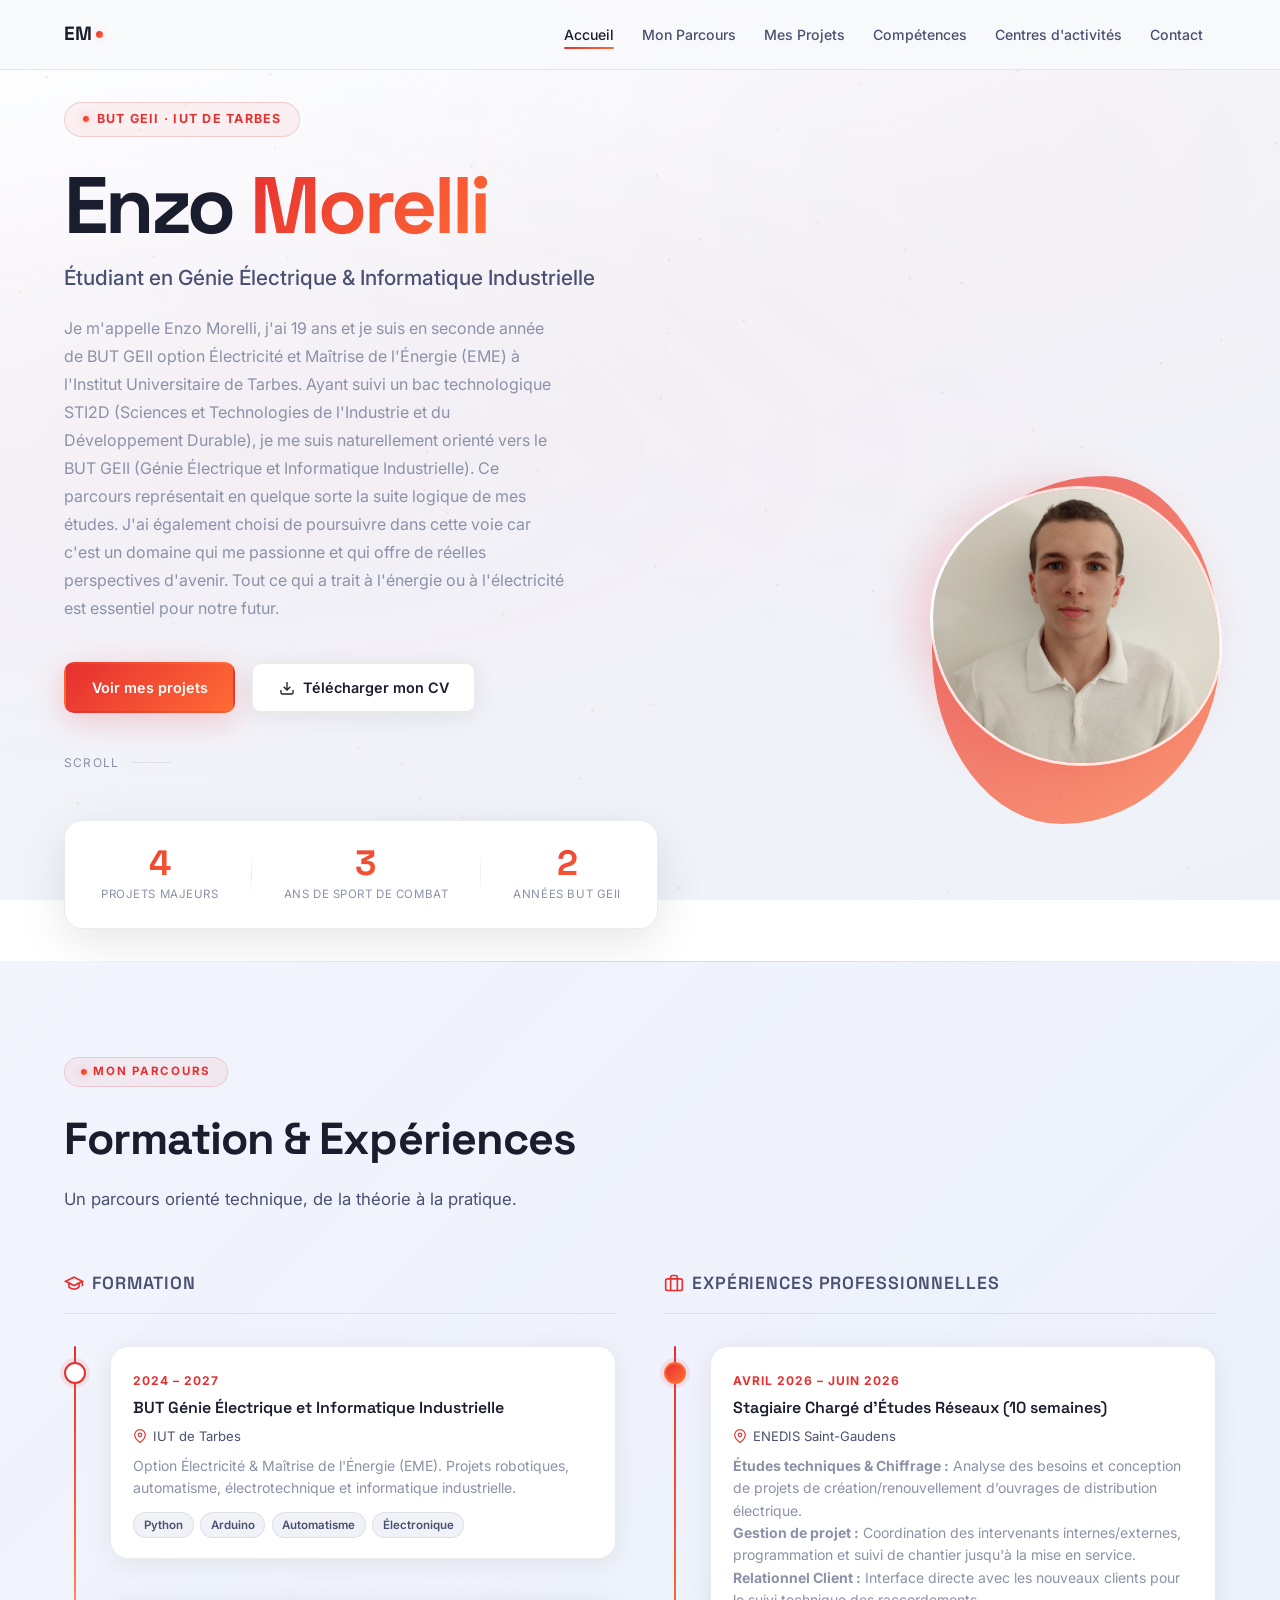
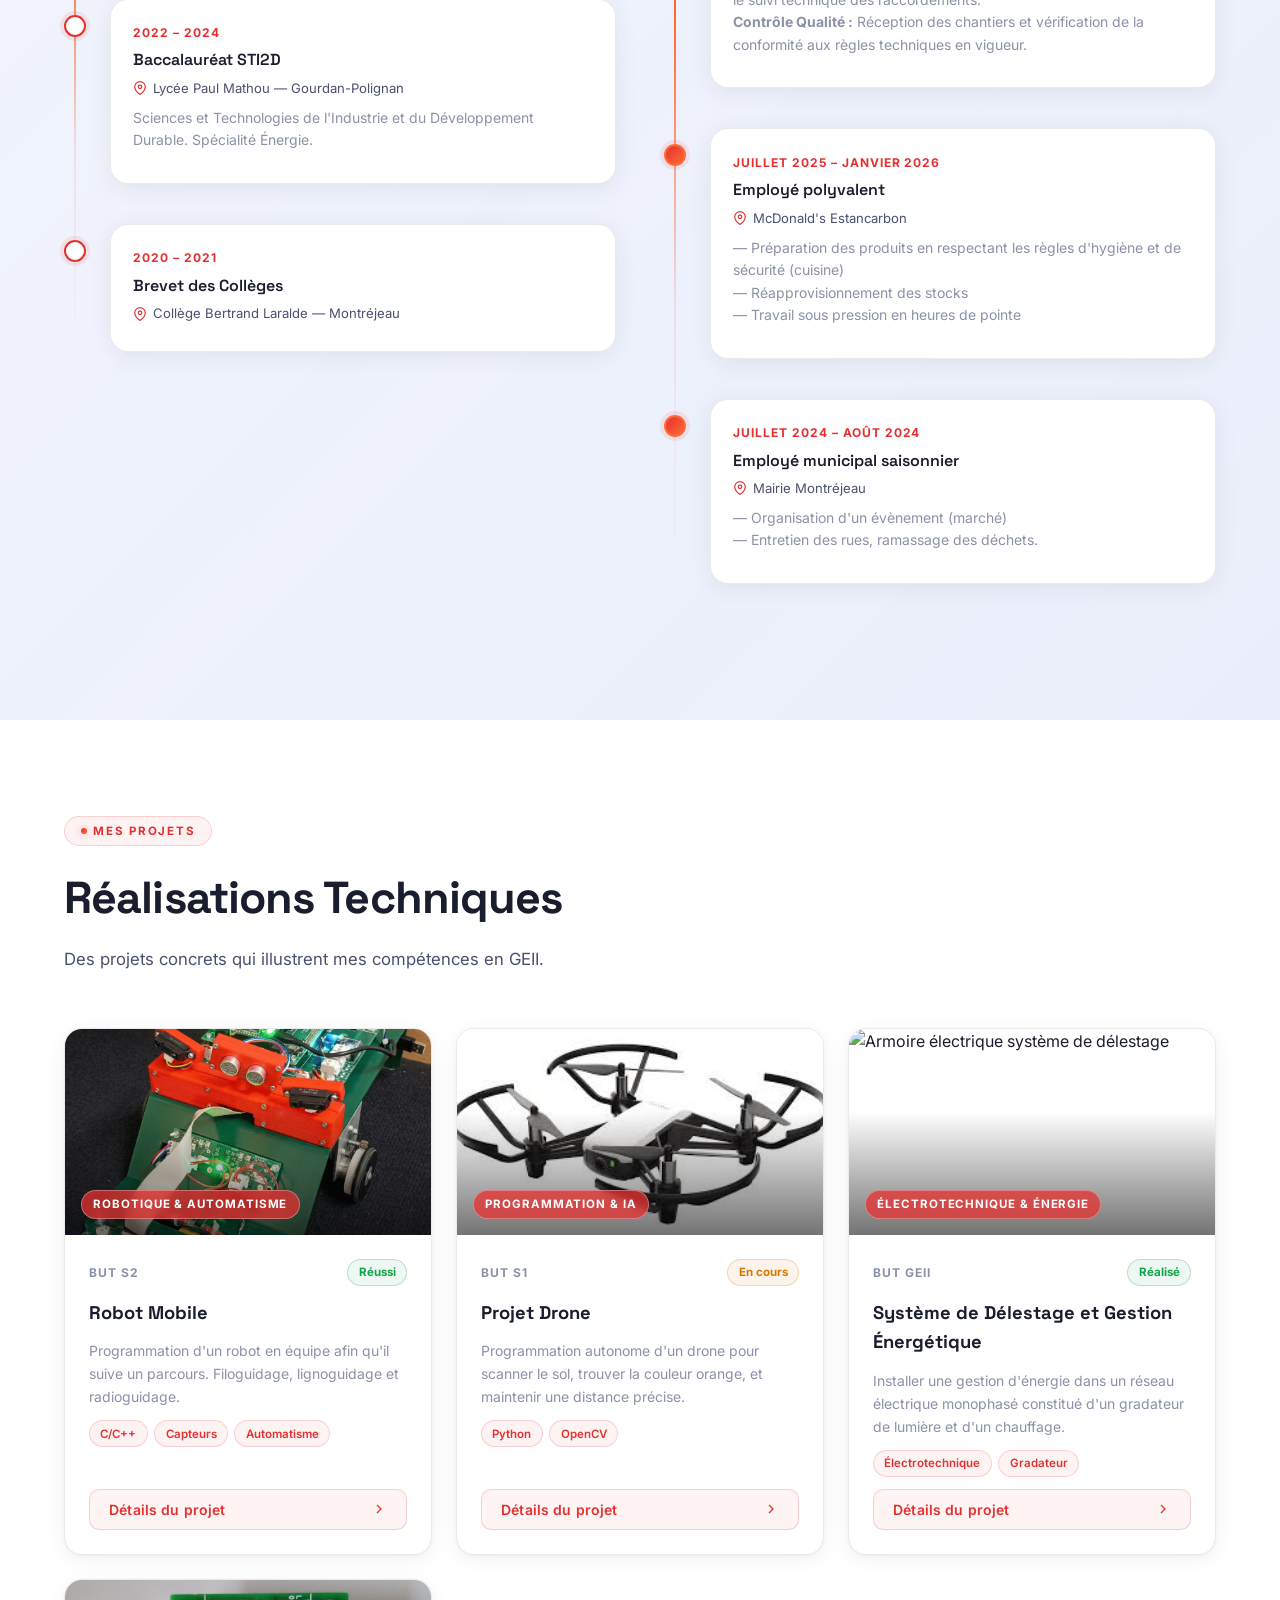
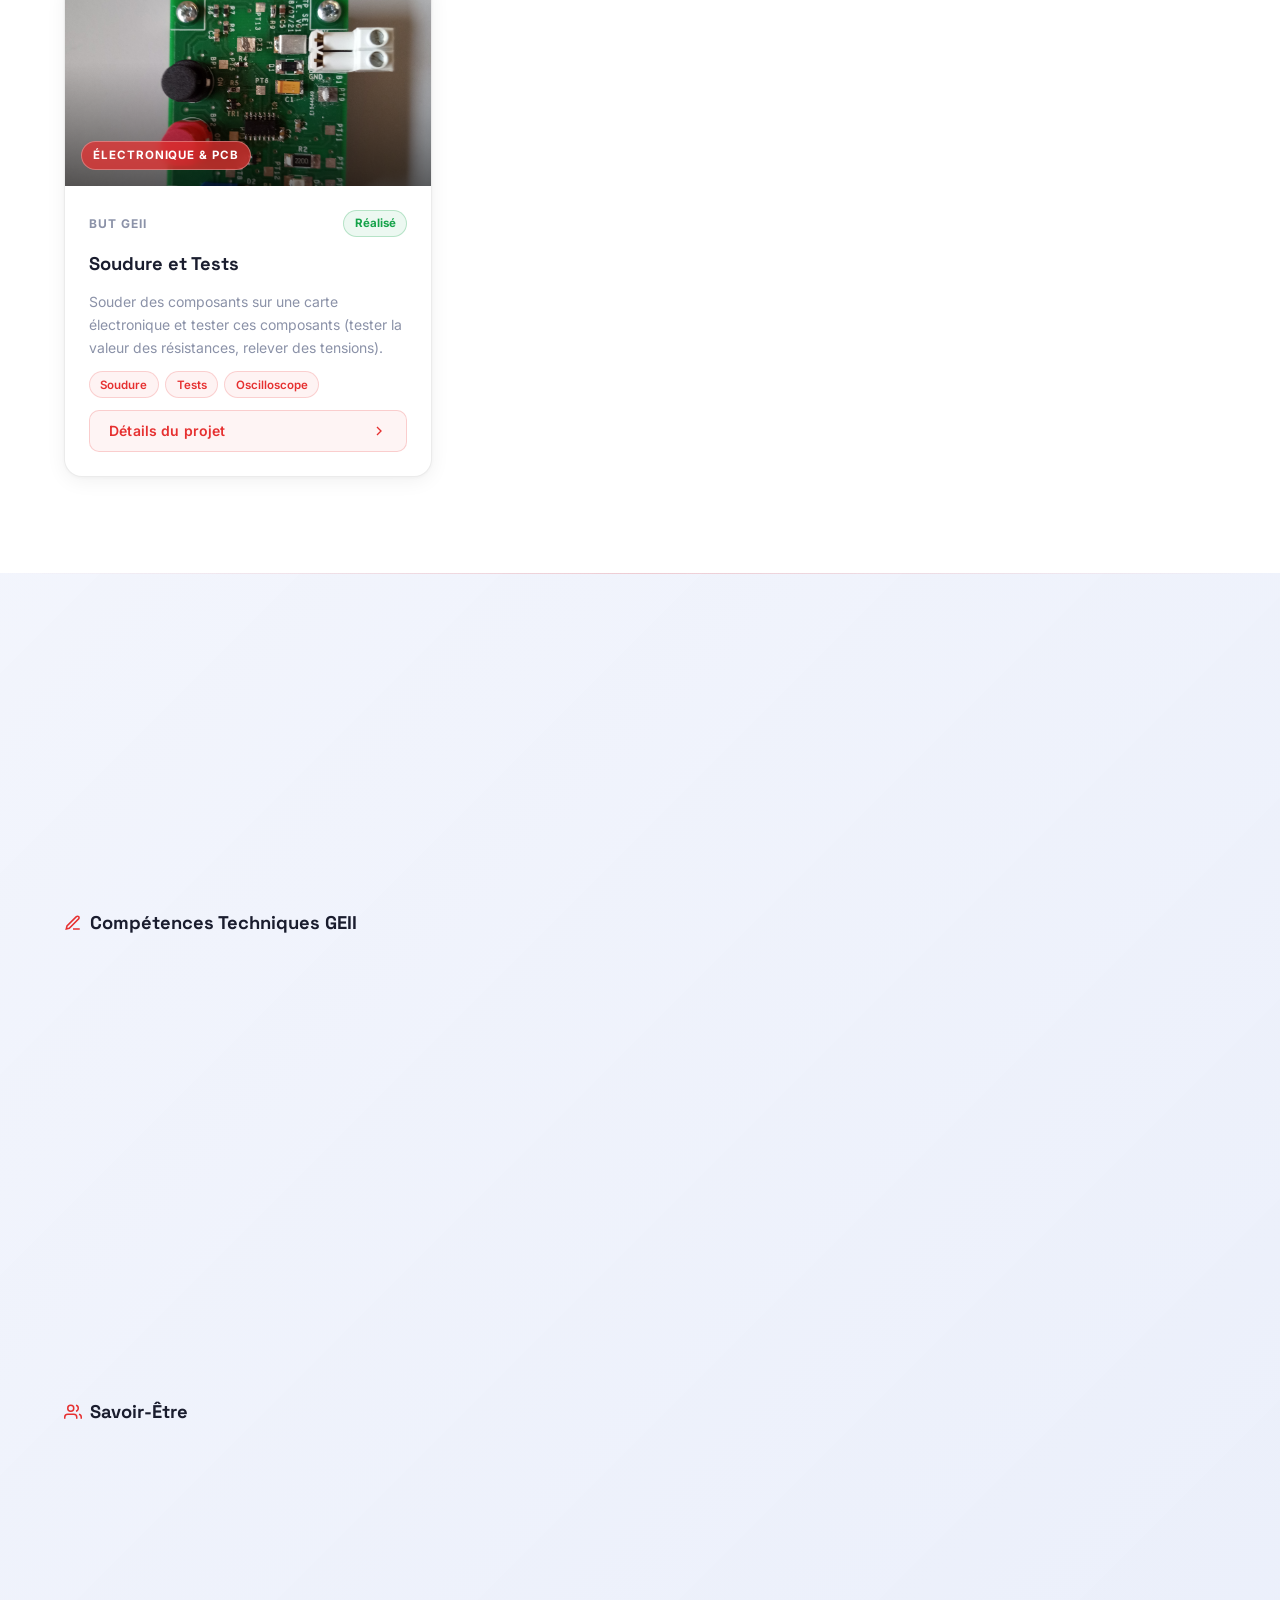
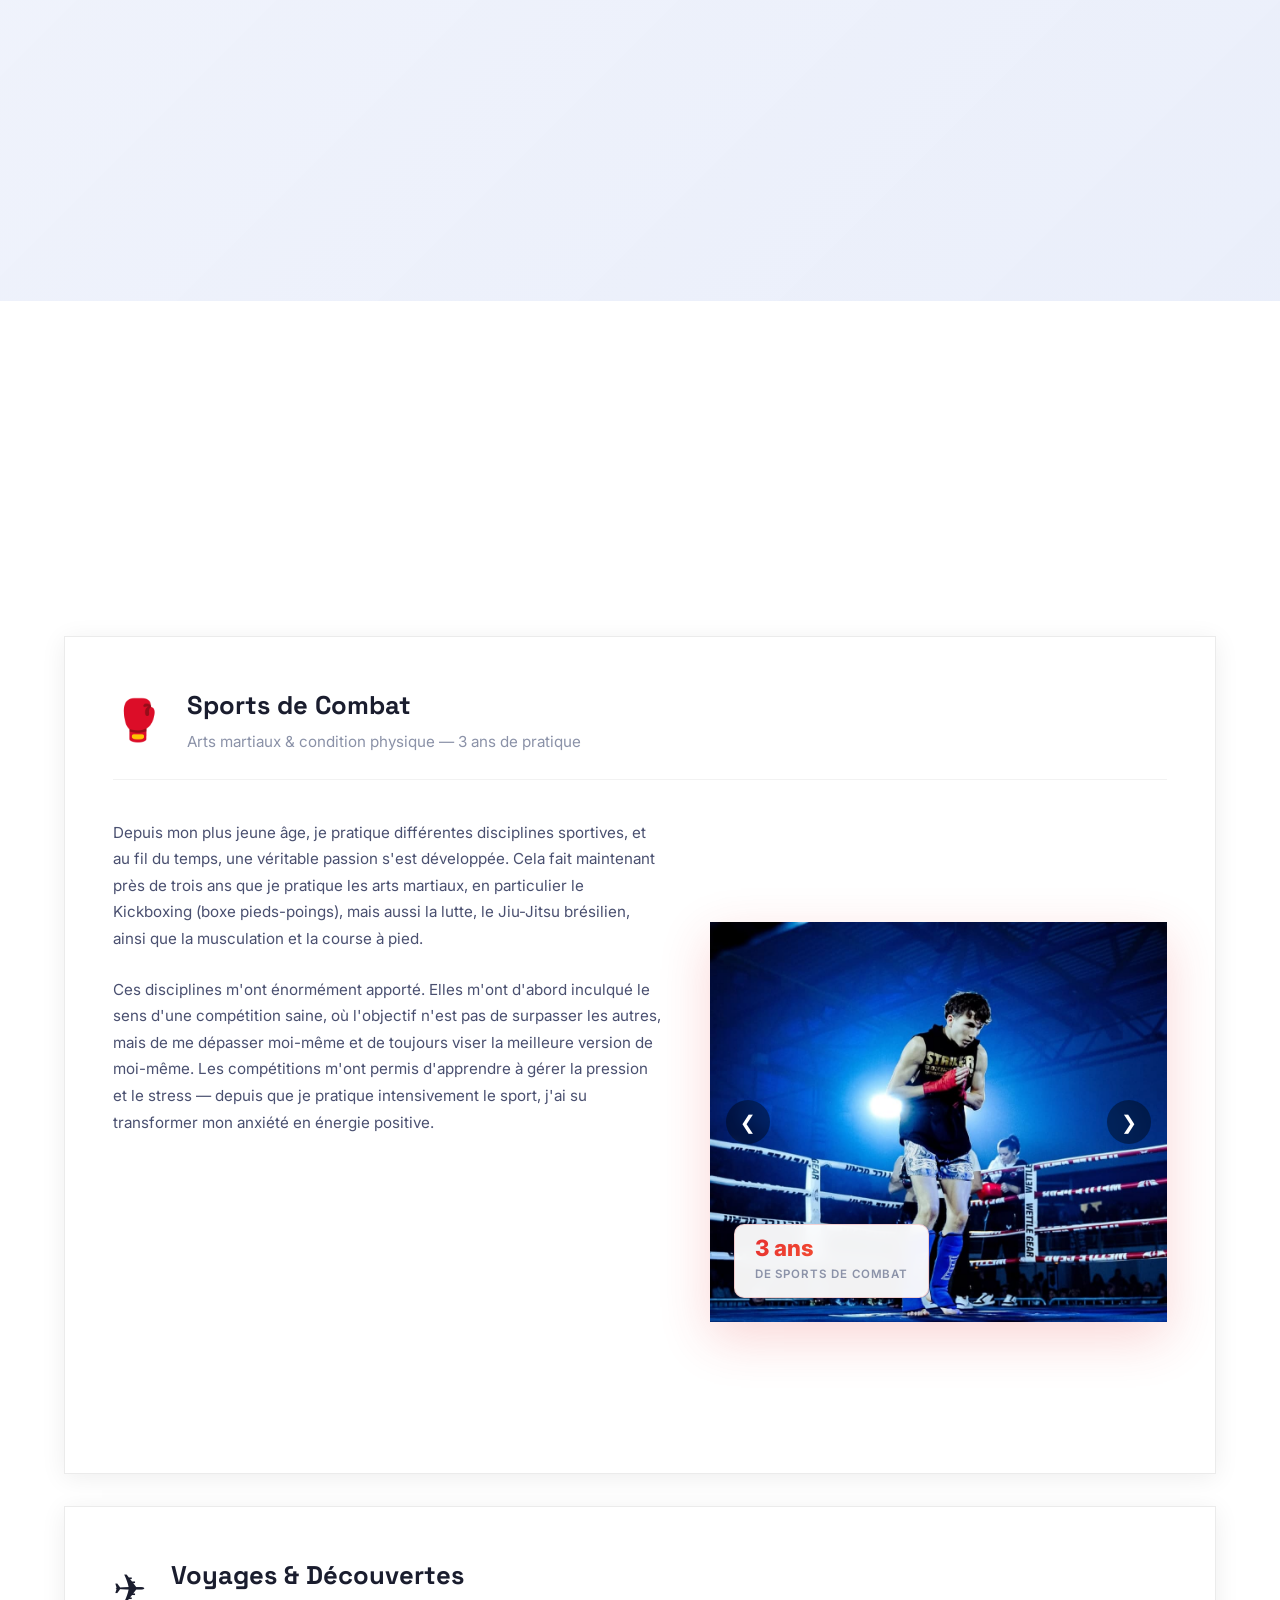
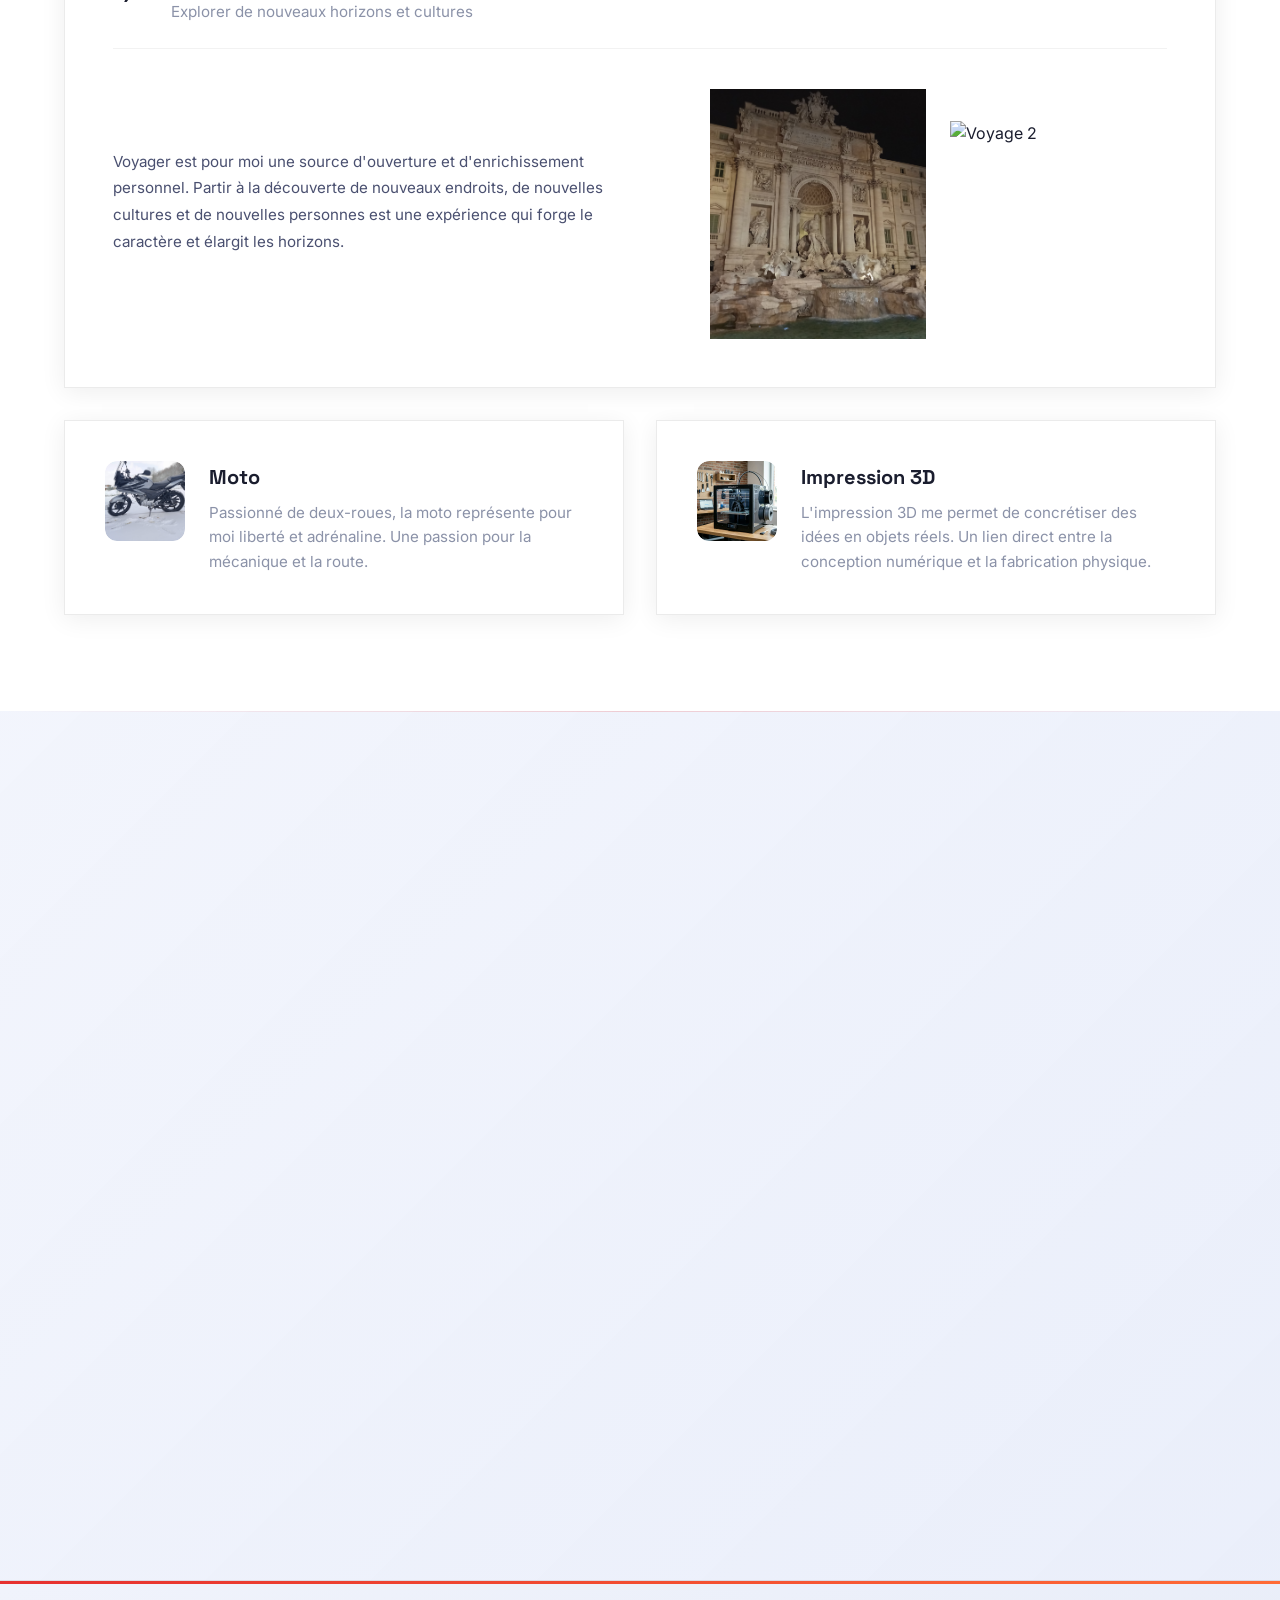
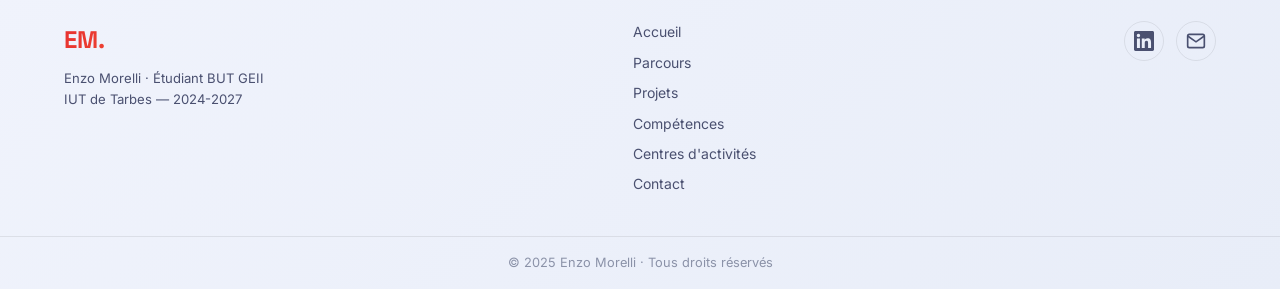
==== commit f781f400: "Update index.html" ====
--- a/index.html
+++ b/index.html
@@ -1,15 +1,20 @@
 <!DOCTYPE html>
 <html lang="fr">
+
 <head>
   <meta charset="UTF-8" />
   <meta name="viewport" content="width=device-width, initial-scale=1.0" />
-  <meta name="description" content="Portfolio professionnel d'Enzo Morelli — Étudiant en BUT GEII, spécialité Électricité & Maîtrise de l'Énergie à l'IUT de Tarbes." />
+  <meta name="description"
+    content="Portfolio professionnel d'Enzo Morelli — Étudiant en BUT GEII, spécialité Électricité & Maîtrise de l'Énergie à l'IUT de Tarbes." />
   <title>Enzo Morelli — Portfolio</title>
   <link rel="preconnect" href="https://fonts.googleapis.com" />
   <link rel="preconnect" href="https://fonts.gstatic.com" crossorigin />
-  <link href="https://fonts.googleapis.com/css2?family=Inter:wght@300;400;500;600;700;800;900&family=Space+Grotesk:wght@400;500;600;700&display=swap" rel="stylesheet" />
+  <link
+    href="https://fonts.googleapis.com/css2?family=Inter:wght@300;400;500;600;700;800;900&family=Space+Grotesk:wght@400;500;600;700&display=swap"
+    rel="stylesheet" />
   <link rel="stylesheet" href="style.css" />
 </head>
+
 <body>
 
   <!-- ===== NAV ===== -->
@@ -55,8 +60,13 @@
         </p>
         <div class="hero-actions">
           <a href="#projets" class="btn btn-primary">Voir mes projets</a>
-          <a href="https://cdn.gamma.app/8u8rpw9zr9etl2c/62108ce747ef4284b0df82ac28de9295/original/CV_2025-11-10_Enzo_MORELLI.pdf" target="_blank" rel="noopener" class="btn btn-outline">
-            <svg width="16" height="16" viewBox="0 0 24 24" fill="none" stroke="currentColor" stroke-width="2"><path d="M21 15v4a2 2 0 0 1-2 2H5a2 2 0 0 1-2-2v-4"/><polyline points="7 10 12 15 17 10"/><line x1="12" y1="15" x2="12" y2="3"/></svg>
+          <a href="https://cdn.gamma.app/8u8rpw9zr9etl2c/62108ce747ef4284b0df82ac28de9295/original/CV_2025-11-10_Enzo_MORELLI.pdf"
+            target="_blank" rel="noopener" class="btn btn-outline">
+            <svg width="16" height="16" viewBox="0 0 24 24" fill="none" stroke="currentColor" stroke-width="2">
+              <path d="M21 15v4a2 2 0 0 1-2 2H5a2 2 0 0 1-2-2v-4" />
+              <polyline points="7 10 12 15 17 10" />
+              <line x1="12" y1="15" x2="12" y2="3" />
+            </svg>
             Télécharger mon CV
           </a>
         </div>
@@ -100,7 +110,10 @@
         <!-- FORMATION -->
         <div class="parcours-col">
           <h3 class="col-title">
-            <svg width="20" height="20" viewBox="0 0 24 24" fill="none" stroke="currentColor" stroke-width="2"><path d="M22 10v6M2 10l10-5 10 5-10 5z"/><path d="M6 12v5c3 3 9 3 12 0v-5"/></svg>
+            <svg width="20" height="20" viewBox="0 0 24 24" fill="none" stroke="currentColor" stroke-width="2">
+              <path d="M22 10v6M2 10l10-5 10 5-10 5z" />
+              <path d="M6 12v5c3 3 9 3 12 0v-5" />
+            </svg>
             Formation
           </h3>
           <div class="timeline">
@@ -110,10 +123,14 @@
                 <span class="timeline-date">2024 – 2027</span>
                 <h4 class="timeline-title">BUT Génie Électrique et Informatique Industrielle</h4>
                 <p class="timeline-place">
-                  <svg width="14" height="14" viewBox="0 0 24 24" fill="none" stroke="currentColor" stroke-width="2"><path d="M21 10c0 7-9 13-9 13s-9-6-9-13a9 9 0 0 1 18 0z"/><circle cx="12" cy="10" r="3"/></svg>
+                  <svg width="14" height="14" viewBox="0 0 24 24" fill="none" stroke="currentColor" stroke-width="2">
+                    <path d="M21 10c0 7-9 13-9 13s-9-6-9-13a9 9 0 0 1 18 0z" />
+                    <circle cx="12" cy="10" r="3" />
+                  </svg>
                   IUT de Tarbes
                 </p>
-                <p class="timeline-desc">Option Électricité &amp; Maîtrise de l'Énergie (EME). Projets robotiques, automatisme, électrotechnique et informatique industrielle.</p>
+                <p class="timeline-desc">Option Électricité &amp; Maîtrise de l'Énergie (EME). Projets robotiques,
+                  automatisme, électrotechnique et informatique industrielle.</p>
                 <div class="timeline-tags">
                   <span class="tag">Python</span>
                   <span class="tag">Arduino</span>
@@ -128,10 +145,14 @@
                 <span class="timeline-date">2022 – 2024</span>
                 <h4 class="timeline-title">Baccalauréat STI2D</h4>
                 <p class="timeline-place">
-                  <svg width="14" height="14" viewBox="0 0 24 24" fill="none" stroke="currentColor" stroke-width="2"><path d="M21 10c0 7-9 13-9 13s-9-6-9-13a9 9 0 0 1 18 0z"/><circle cx="12" cy="10" r="3"/></svg>
+                  <svg width="14" height="14" viewBox="0 0 24 24" fill="none" stroke="currentColor" stroke-width="2">
+                    <path d="M21 10c0 7-9 13-9 13s-9-6-9-13a9 9 0 0 1 18 0z" />
+                    <circle cx="12" cy="10" r="3" />
+                  </svg>
                   Lycée Paul Mathou — Gourdan-Polignan
                 </p>
-                <p class="timeline-desc">Sciences et Technologies de l'Industrie et du Développement Durable. Spécialité Énergie.</p>
+                <p class="timeline-desc">Sciences et Technologies de l'Industrie et du Développement Durable. Spécialité
+                  Énergie.</p>
               </div>
             </div>
             <div class="timeline-item">
@@ -140,7 +161,10 @@
                 <span class="timeline-date">2020 – 2021</span>
                 <h4 class="timeline-title">Brevet des Collèges</h4>
                 <p class="timeline-place">
-                  <svg width="14" height="14" viewBox="0 0 24 24" fill="none" stroke="currentColor" stroke-width="2"><path d="M21 10c0 7-9 13-9 13s-9-6-9-13a9 9 0 0 1 18 0z"/><circle cx="12" cy="10" r="3"/></svg>
+                  <svg width="14" height="14" viewBox="0 0 24 24" fill="none" stroke="currentColor" stroke-width="2">
+                    <path d="M21 10c0 7-9 13-9 13s-9-6-9-13a9 9 0 0 1 18 0z" />
+                    <circle cx="12" cy="10" r="3" />
+                  </svg>
                   Collège Bertrand Laralde — Montréjeau
                 </p>
               </div>
@@ -151,7 +175,10 @@
         <!-- EXPÉRIENCES -->
         <div class="parcours-col">
           <h3 class="col-title">
-            <svg width="20" height="20" viewBox="0 0 24 24" fill="none" stroke="currentColor" stroke-width="2"><rect x="2" y="7" width="20" height="14" rx="2"/><path d="M16 21V5a2 2 0 0 0-2-2h-4a2 2 0 0 0-2 2v16"/></svg>
+            <svg width="20" height="20" viewBox="0 0 24 24" fill="none" stroke="currentColor" stroke-width="2">
+              <rect x="2" y="7" width="20" height="14" rx="2" />
+              <path d="M16 21V5a2 2 0 0 0-2-2h-4a2 2 0 0 0-2 2v16" />
+            </svg>
             Expériences Professionnelles
           </h3>
           <div class="timeline">
@@ -161,14 +188,21 @@
                 <span class="timeline-date">Avril 2026 – Juin 2026</span>
                 <h4 class="timeline-title">Stagiaire Chargé d'Études Réseaux (10 semaines)</h4>
                 <p class="timeline-place">
-                  <svg width="14" height="14" viewBox="0 0 24 24" fill="none" stroke="currentColor" stroke-width="2"><path d="M21 10c0 7-9 13-9 13s-9-6-9-13a9 9 0 0 1 18 0z"/><circle cx="12" cy="10" r="3"/></svg>
+                  <svg width="14" height="14" viewBox="0 0 24 24" fill="none" stroke="currentColor" stroke-width="2">
+                    <path d="M21 10c0 7-9 13-9 13s-9-6-9-13a9 9 0 0 1 18 0z" />
+                    <circle cx="12" cy="10" r="3" />
+                  </svg>
                   ENEDIS Saint-Gaudens
                 </p>
                 <div class="timeline-desc">
-                  <p><strong>Études techniques &amp; Chiffrage :</strong> Analyse des besoins et conception de projets de création/renouvellement d’ouvrages de distribution électrique.</p>
-                  <p><strong>Gestion de projet :</strong> Coordination des intervenants internes/externes, programmation et suivi de chantier jusqu'à la mise en service.</p>
-                  <p><strong>Relationnel Client :</strong> Interface directe avec les nouveaux clients pour le suivi technique des raccordements.</p>
-                  <p><strong>Contrôle Qualité :</strong> Réception des chantiers et vérification de la conformité aux règles techniques en vigueur.</p>
+                  <p><strong>Études techniques &amp; Chiffrage :</strong> Analyse des besoins et conception de projets
+                    de création/renouvellement d’ouvrages de distribution électrique.</p>
+                  <p><strong>Gestion de projet :</strong> Coordination des intervenants internes/externes, programmation
+                    et suivi de chantier jusqu'à la mise en service.</p>
+                  <p><strong>Relationnel Client :</strong> Interface directe avec les nouveaux clients pour le suivi
+                    technique des raccordements.</p>
+                  <p><strong>Contrôle Qualité :</strong> Réception des chantiers et vérification de la conformité aux
+                    règles techniques en vigueur.</p>
                 </div>
               </div>
             </div>
@@ -178,7 +212,10 @@
                 <span class="timeline-date">Juillet 2025 – Janvier 2026</span>
                 <h4 class="timeline-title">Employé polyvalent</h4>
                 <p class="timeline-place">
-                  <svg width="14" height="14" viewBox="0 0 24 24" fill="none" stroke="currentColor" stroke-width="2"><path d="M21 10c0 7-9 13-9 13s-9-6-9-13a9 9 0 0 1 18 0z"/><circle cx="12" cy="10" r="3"/></svg>
+                  <svg width="14" height="14" viewBox="0 0 24 24" fill="none" stroke="currentColor" stroke-width="2">
+                    <path d="M21 10c0 7-9 13-9 13s-9-6-9-13a9 9 0 0 1 18 0z" />
+                    <circle cx="12" cy="10" r="3" />
+                  </svg>
                   McDonald's Estancarbon
                 </p>
                 <ul class="timeline-desc" style="list-style-type: none; padding-left: 0; margin-top: 5px;">
@@ -194,7 +231,10 @@
                 <span class="timeline-date">Juillet 2024 – Août 2024</span>
                 <h4 class="timeline-title">Employé municipal saisonnier</h4>
                 <p class="timeline-place">
-                  <svg width="14" height="14" viewBox="0 0 24 24" fill="none" stroke="currentColor" stroke-width="2"><path d="M21 10c0 7-9 13-9 13s-9-6-9-13a9 9 0 0 1 18 0z"/><circle cx="12" cy="10" r="3"/></svg>
+                  <svg width="14" height="14" viewBox="0 0 24 24" fill="none" stroke="currentColor" stroke-width="2">
+                    <path d="M21 10c0 7-9 13-9 13s-9-6-9-13a9 9 0 0 1 18 0z" />
+                    <circle cx="12" cy="10" r="3" />
+                  </svg>
                   Mairie Montréjeau
                 </p>
                 <ul class="timeline-desc" style="list-style-type: none; padding-left: 0; margin-top: 5px;">
@@ -222,19 +262,21 @@
 
         <!-- ROBOT -->
         <article class="project-card" id="prj-robot">
-          <div class="project-img-wrap">
+          <figure class="project-img-wrap">
             <img src="images/robot.png" alt="Robot mobile" class="project-img" loading="lazy" />
             <div class="project-img-overlay">
               <span class="project-category">Robotique &amp; Automatisme</span>
             </div>
-          </div>
+            <figcaption>« photo du robot de mon équipe -- prise par Enzo Morelli »</figcaption>
+          </figure>
           <div class="project-body">
             <div class="project-meta">
               <span class="project-year">BUT S2</span>
               <div class="project-status ok">Réussi</div>
             </div>
             <h3 class="project-title">Robot Mobile</h3>
-            <p class="project-excerpt">Programmation d'un robot en équipe afin qu'il suive un parcours. Filoguidage, lignoguidage et radioguidage.</p>
+            <p class="project-excerpt">Programmation d'un robot en équipe afin qu'il suive un parcours. Filoguidage,
+              lignoguidage et radioguidage.</p>
             <div class="project-tech">
               <span class="tech-badge">C/C++</span>
               <span class="tech-badge">Capteurs</span>
@@ -242,78 +284,90 @@
             </div>
             <button class="btn btn-details" data-modal="modal-robot">
               Détails du projet
-              <svg width="16" height="16" viewBox="0 0 24 24" fill="none" stroke="currentColor" stroke-width="2"><path d="m9 18 6-6-6-6"/></svg>
+              <svg width="16" height="16" viewBox="0 0 24 24" fill="none" stroke="currentColor" stroke-width="2">
+                <path d="m9 18 6-6-6-6" />
+              </svg>
             </button>
           </div>
         </article>
 
         <!-- DRONE -->
         <article class="project-card" id="prj-drone">
-          <div class="project-img-wrap">
+          <figure class="project-img-wrap">
             <img src="images/drone.jfif" alt="Drone programmé en Python" class="project-img" loading="lazy" />
             <div class="project-img-overlay">
               <span class="project-category">Programmation &amp; IA</span>
             </div>
-          </div>
+            <figcaption>« photo libre de droits prise sur internet --- même modèle de drone que pendant le projet »</figcaption>
+          </figure>
           <div class="project-body">
             <div class="project-meta">
               <span class="project-year">BUT S1</span>
               <div class="project-status partial">En cours</div>
             </div>
             <h3 class="project-title">Projet Drone</h3>
-            <p class="project-excerpt">Programmation autonome d'un drone pour scanner le sol, trouver la couleur orange, et maintenir une distance précise.</p>
+            <p class="project-excerpt">Programmation autonome d'un drone pour scanner le sol, trouver la couleur orange,
+              et maintenir une distance précise.</p>
             <div class="project-tech">
               <span class="tech-badge">Python</span>
               <span class="tech-badge">OpenCV</span>
             </div>
             <button class="btn btn-details" data-modal="modal-drone">
               Détails du projet
-              <svg width="16" height="16" viewBox="0 0 24 24" fill="none" stroke="currentColor" stroke-width="2"><path d="m9 18 6-6-6-6"/></svg>
+              <svg width="16" height="16" viewBox="0 0 24 24" fill="none" stroke="currentColor" stroke-width="2">
+                <path d="m9 18 6-6-6-6" />
+              </svg>
             </button>
           </div>
         </article>
 
         <!-- DÉLESTAGE -->
         <article class="project-card" id="prj-delestage">
-          <div class="project-img-wrap">
+          <figure class="project-img-wrap">
             <img src="images/automate.jpg" alt="Armoire électrique système de délestage" class="project-img" loading="lazy" />
             <div class="project-img-overlay">
               <span class="project-category">Électrotechnique &amp; Énergie</span>
             </div>
-          </div>
+            <figcaption>« photo du gradateur -- projet tutoré -- prise par Enzo Morelli »</figcaption>
+          </figure>
           <div class="project-body">
             <div class="project-meta">
               <span class="project-year">BUT GEII</span>
               <div class="project-status ok">Réalisé</div>
             </div>
             <h3 class="project-title">Système de Délestage et Gestion Énergétique</h3>
-            <p class="project-excerpt">Installer une gestion d'énergie dans un réseau électrique monophasé constitué d'un gradateur de lumière et d'un chauffage.</p>
+            <p class="project-excerpt">Installer une gestion d'énergie dans un réseau électrique monophasé constitué
+              d'un gradateur de lumière et d'un chauffage.</p>
             <div class="project-tech">
               <span class="tech-badge">Électrotechnique</span>
               <span class="tech-badge">Gradateur</span>
             </div>
             <button class="btn btn-details" data-modal="modal-delestage">
               Détails du projet
-              <svg width="16" height="16" viewBox="0 0 24 24" fill="none" stroke="currentColor" stroke-width="2"><path d="m9 18 6-6-6-6"/></svg>
+              <svg width="16" height="16" viewBox="0 0 24 24" fill="none" stroke="currentColor" stroke-width="2">
+                <path d="m9 18 6-6-6-6" />
+              </svg>
             </button>
           </div>
         </article>
 
         <!-- SOUDURE -->
         <article class="project-card" id="prj-soudure">
-          <div class="project-img-wrap">
+          <figure class="project-img-wrap">
             <img src="images/carte-soudure.jpg" alt="Réalisation et test de cartes électroniques PCB" class="project-img" loading="lazy" />
             <div class="project-img-overlay">
               <span class="project-category">Électronique &amp; PCB</span>
             </div>
-          </div>
+            <figcaption>« carte électronique soudée lors du projet soudure et tests -- prise par Enzo Morelli »</figcaption>
+          </figure>
           <div class="project-body">
             <div class="project-meta">
               <span class="project-year">BUT GEII</span>
               <div class="project-status ok">Réalisé</div>
             </div>
             <h3 class="project-title">Soudure et Tests</h3>
-            <p class="project-excerpt">Souder des composants sur une carte électronique et tester ces composants (tester la valeur des résistances, relever des tensions).</p>
+            <p class="project-excerpt">Souder des composants sur une carte électronique et tester ces composants (tester
+              la valeur des résistances, relever des tensions).</p>
             <div class="project-tech">
               <span class="tech-badge">Soudure</span>
               <span class="tech-badge">Tests</span>
@@ -321,7 +375,9 @@
             </div>
             <button class="btn btn-details" data-modal="modal-soudure">
               Détails du projet
-              <svg width="16" height="16" viewBox="0 0 24 24" fill="none" stroke="currentColor" stroke-width="2"><path d="m9 18 6-6-6-6"/></svg>
+              <svg width="16" height="16" viewBox="0 0 24 24" fill="none" stroke="currentColor" stroke-width="2">
+                <path d="m9 18 6-6-6-6" />
+              </svg>
             </button>
           </div>
         </article>
@@ -336,7 +392,8 @@
       <div class="section-header">
         <span class="section-tag">Compétences</span>
         <h2 class="section-title">Savoir-Faire &amp; Savoir-Être</h2>
-        <p class="section-desc">Des compétences techniques solides, renforcées par des qualités humaines développées sur le terrain.</p>
+        <p class="section-desc">Des compétences techniques solides, renforcées par des qualités humaines développées sur
+          le terrain.</p>
       </div>
 
       <div class="skills-layout">
@@ -344,14 +401,18 @@
         <!-- HARD SKILLS -->
         <div class="skills-block">
           <h3 class="skills-block-title">
-            <svg width="18" height="18" viewBox="0 0 24 24" fill="none" stroke="currentColor" stroke-width="2"><path d="M12 20h9"/><path d="M16.5 3.5a2.121 2.121 0 0 1 3 3L7 19l-4 1 1-4L16.5 3.5z"/></svg>
+            <svg width="18" height="18" viewBox="0 0 24 24" fill="none" stroke="currentColor" stroke-width="2">
+              <path d="M12 20h9" />
+              <path d="M16.5 3.5a2.121 2.121 0 0 1 3 3L7 19l-4 1 1-4L16.5 3.5z" />
+            </svg>
             Compétences Techniques GEII
           </h3>
           <div class="skills-cards">
             <div class="skill-card">
-              <div class="skill-img-wrap">
+              <figure class="skill-img-wrap">
                 <img src="images/oscilloscope.jpg" alt="Électrotechnique" />
-              </div>
+                <figcaption>« Photo d'un oscilloscope prise lors d'un TP d'énergie -- prise par Enzo Morelli »</figcaption>
+              </figure>
               <h4>Électrotechnique</h4>
               <ul>
                 <li>Montage de circuits simples (résistance, condensateur)</li>
@@ -359,9 +420,10 @@
               </ul>
             </div>
             <div class="skill-card">
-              <div class="skill-img-wrap">
+              <figure class="skill-img-wrap">
                 <img src="images/python_code.png" alt="Informatique Industrielle" />
-              </div>
+                <figcaption>« photo d'un programme généré avec l'IA »</figcaption>
+              </figure>
               <h4>Informatique Industrielle</h4>
               <ul>
                 <li>Notions en programmation (Python, Arduino)</li>
@@ -369,9 +431,10 @@
               </ul>
             </div>
             <div class="skill-card">
-              <div class="skill-img-wrap">
+              <figure class="skill-img-wrap">
                 <img src="images/pompe.jpg" alt="Automatisme" />
-              </div>
+                <figcaption>« station de pompage -- automatisme / supervision -- prise par Enzo Morelli »</figcaption>
+              </figure>
               <h4>Automatisme</h4>
               <ul>
                 <li>Notions de base en langages de programmation (ST, FBD, Ladder)</li>
@@ -379,9 +442,10 @@
               </ul>
             </div>
             <div class="skill-card">
-              <div class="skill-img-wrap">
+              <figure class="skill-img-wrap">
                 <img src="images/carte-soudure.jpg" alt="Électronique" />
-              </div>
+                <figcaption>« carte électronique soudée lors du projet soudure et tests -- prise par Enzo Morelli »</figcaption>
+              </figure>
               <h4>Électronique</h4>
               <ul>
                 <li>Capacité à souder des composants sur une carte (diodes, résistances, etc.)</li>
@@ -393,7 +457,12 @@
         <!-- SOFT SKILLS -->
         <div class="skills-block">
           <h3 class="skills-block-title">
-            <svg width="18" height="18" viewBox="0 0 24 24" fill="none" stroke="currentColor" stroke-width="2"><path d="M17 21v-2a4 4 0 0 0-4-4H5a4 4 0 0 0-4 4v2"/><circle cx="9" cy="7" r="4"/><path d="M23 21v-2a4 4 0 0 0-3-3.87"/><path d="M16 3.13a4 4 0 0 1 0 7.75"/></svg>
+            <svg width="18" height="18" viewBox="0 0 24 24" fill="none" stroke="currentColor" stroke-width="2">
+              <path d="M17 21v-2a4 4 0 0 0-4-4H5a4 4 0 0 0-4 4v2" />
+              <circle cx="9" cy="7" r="4" />
+              <path d="M23 21v-2a4 4 0 0 0-3-3.87" />
+              <path d="M16 3.13a4 4 0 0 1 0 7.75" />
+            </svg>
             Savoir-Être
           </h3>
           <div class="softskills-list">
@@ -401,42 +470,48 @@
               <div class="softskill-icon">🤝</div>
               <div>
                 <strong>Esprit d'équipe</strong>
-                <p>Grâce à mes projets en BUT GEII et mes expériences professionnelles, j'ai appris à collaborer efficacement, à écouter les autres et à construire des solutions en groupe.</p>
+                <p>Grâce à mes projets en BUT GEII et mes expériences professionnelles, j'ai appris à collaborer
+                  efficacement, à écouter les autres et à construire des solutions en groupe.</p>
               </div>
             </div>
             <div class="softskill-item">
               <div class="softskill-icon">🥋</div>
               <div>
                 <strong>Discipline et rigueur</strong>
-                <p>La pratique régulière des arts martiaux m'a inculqué une rigueur personnelle, notamment dans la gestion du temps, la régularité et l'effort constant, même en l'absence de motivation.</p>
+                <p>La pratique régulière des arts martiaux m'a inculqué une rigueur personnelle, notamment dans la
+                  gestion du temps, la régularité et l'effort constant, même en l'absence de motivation.</p>
               </div>
             </div>
             <div class="softskill-item">
               <div class="softskill-icon">🧠</div>
               <div>
                 <strong>Capacité à gérer le stress</strong>
-                <p>Maintien du sang-froid et de l'efficacité en situation d'urgence. Capacité à convertir la pression en concentration, développée par la compétition sportive et le travail à rythme soutenu.</p>
+                <p>Maintien du sang-froid et de l'efficacité en situation d'urgence. Capacité à convertir la pression en
+                  concentration, développée par la compétition sportive et le travail à rythme soutenu.</p>
               </div>
             </div>
             <div class="softskill-item">
               <div class="softskill-icon">🔧</div>
               <div>
                 <strong>Autonomie</strong>
-                <p>Lors de mes projets, j'ai su travailler de manière autonome tout en respectant les consignes techniques et les échéances.</p>
+                <p>Lors de mes projets, j'ai su travailler de manière autonome tout en respectant les consignes
+                  techniques et les échéances.</p>
               </div>
             </div>
             <div class="softskill-item">
               <div class="softskill-icon">🎯</div>
               <div>
                 <strong>Sens des responsabilités</strong>
-                <p>Que ce soit en entreprise ou lors de projets scolaires, j'ai toujours pris mes tâches au sérieux, avec implication et fiabilité.</p>
+                <p>Que ce soit en entreprise ou lors de projets scolaires, j'ai toujours pris mes tâches au sérieux,
+                  avec implication et fiabilité.</p>
               </div>
             </div>
             <div class="softskill-item">
               <div class="softskill-icon">🔍</div>
               <div>
                 <strong>Curiosité et soif d'apprendre</strong>
-                <p>Mon orientation en GEII est le fruit d'une réelle curiosité pour les domaines techniques, que je continue d'explorer avec intérêt.</p>
+                <p>Mon orientation en GEII est le fruit d'une réelle curiosité pour les domaines techniques, que je
+                  continue d'explorer avec intérêt.</p>
               </div>
             </div>
           </div>
@@ -452,7 +527,8 @@
       <div class="section-header">
         <span class="section-tag">Centres d'activités</span>
         <h2 class="section-title">Passions &amp; Loisirs</h2>
-        <p class="section-desc">J'ai de nombreux centres d'intérêt, mais le sport occupe une place particulière dans ma vie.</p>
+        <p class="section-desc">J'ai de nombreux centres d'intérêt, mais le sport occupe une place particulière dans ma
+          vie.</p>
       </div>
 
       <!-- ==== BLOC SPORT ==== -->
@@ -467,10 +543,16 @@
         <div class="sport-layout">
           <div class="sport-text">
             <p>
-              Depuis mon plus jeune âge, je pratique différentes disciplines sportives, et au fil du temps, une véritable passion s'est développée. Cela fait maintenant près de trois ans que je pratique les arts martiaux, en particulier le Kickboxing (boxe pieds-poings), mais aussi la lutte, le Jiu-Jitsu brésilien, ainsi que la musculation et la course à pied.
+              Depuis mon plus jeune âge, je pratique différentes disciplines sportives, et au fil du temps, une
+              véritable passion s'est développée. Cela fait maintenant près de trois ans que je pratique les arts
+              martiaux, en particulier le Kickboxing (boxe pieds-poings), mais aussi la lutte, le Jiu-Jitsu brésilien,
+              ainsi que la musculation et la course à pied.
             </p>
             <p>
-              Ces disciplines m'ont énormément apporté. Elles m'ont d'abord inculqué le sens d'une compétition saine, où l'objectif n'est pas de surpasser les autres, mais de me dépasser moi-même et de toujours viser la meilleure version de moi-même. Les compétitions m'ont permis d'apprendre à gérer la pression et le stress — depuis que je pratique intensivement le sport, j'ai su transformer mon anxiété en énergie positive.
+              Ces disciplines m'ont énormément apporté. Elles m'ont d'abord inculqué le sens d'une compétition saine, où
+              l'objectif n'est pas de surpasser les autres, mais de me dépasser moi-même et de toujours viser la
+              meilleure version de moi-même. Les compétitions m'ont permis d'apprendre à gérer la pression et le stress
+              — depuis que je pratique intensivement le sport, j'ai su transformer mon anxiété en énergie positive.
             </p>
             <div class="sport-disciplines">
               <div class="sport-card">
@@ -505,12 +587,23 @@
           </div>
           <div class="sport-carousel">
             <div class="carousel-track" id="boxingCarousel">
-              <img src="images/boxe-salut.jpg" alt="Boxe Salut" class="carousel-slide slide-active" loading="lazy" />
-              <img src="images/BOXE-1.jpg" alt="Boxe 1" class="carousel-slide slide-next" loading="lazy" />
-              <img src="images/boxe-3.JPG" alt="Boxe 3" class="carousel-slide slide-prev" loading="lazy" />
-            </div>
-            <button class="carousel-btn prev-btn" aria-label="Image précédente" onclick="moveCarousel(-1)">&#10094;</button>
-            <button class="carousel-btn next-btn" aria-label="Image suivante" onclick="moveCarousel(1)">&#10095;</button>
+              <figure class="carousel-slide slide-active">
+                <img src="images/boxe-salut.jpg" alt="Boxe Salut" loading="lazy" />
+                <figcaption>« Photos prises lors du Trophée des champions -- Lourdes »</figcaption>
+              </figure>
+              <figure class="carousel-slide slide-next">
+                <img src="images/BOXE-1.jpg" alt="Boxe 1" loading="lazy" />
+                <figcaption>« Photos prises lors du Trophée des champions -- Lourdes »</figcaption>
+              </figure>
+              <figure class="carousel-slide slide-prev">
+                <img src="images/boxe-3.JPG" alt="Boxe 3" loading="lazy" />
+                <figcaption>« Photos prises lors du Trophée des champions -- Lourdes »</figcaption>
+              </figure>
+            </div>
+            <button class="carousel-btn prev-btn" aria-label="Image précédente"
+              onclick="moveCarousel(-1)">&#10094;</button>
+            <button class="carousel-btn next-btn" aria-label="Image suivante"
+              onclick="moveCarousel(1)">&#10095;</button>
             <div class="sport-badge" style="z-index: 10;">
               <strong>3 ans</strong>
               <span>de sports de combat</span>
@@ -531,16 +624,20 @@
         <div class="voyage-layout">
           <div class="voyage-text">
             <p>
-              Voyager est pour moi une source d'ouverture et d'enrichissement personnel. Partir à la découverte de nouveaux endroits, de nouvelles cultures et de nouvelles personnes est une expérience qui forge le caractère et élargit les horizons.
+              Voyager est pour moi une source d'ouverture et d'enrichissement personnel. Partir à la découverte de
+              nouveaux endroits, de nouvelles cultures et de nouvelles personnes est une expérience qui forge le
+              caractère et élargit les horizons.
             </p>
           </div>
           <div class="voyage-photos">
-            <div class="voyage-photo-wrap">
+            <figure class="voyage-photo-wrap">
               <img src="images/Trévii.jpg" alt="Voyage 1" class="voyage-photo" loading="lazy" />
-            </div>
-            <div class="voyage-photo-wrap" style="transform: translateY(2rem);">
+              <figcaption>« Fontaine de Trévi -- Rome -- Photo prise par Enzo Morelli »</figcaption>
+            </figure>
+            <figure class="voyage-photo-wrap" style="transform: translateY(2rem);">
               <img src="images/popeye.jpg" alt="Voyage 2" class="voyage-photo" loading="lazy" />
-            </div>
+              <figcaption>« Village de Popeye -- Malte -- photo prise par Enzo Morelli »</figcaption>
+            </figure>
           </div>
         </div>
       </div>
@@ -548,21 +645,26 @@
       <!-- ==== BLOCS MINI : MOTO + IMPRESSION 3D ==== -->
       <div class="activites-mini-grid">
         <div class="activite-mini-card">
-          <div class="voyage-photo-wrap" style="width: 80px; height: 80px; flex-shrink: 0; box-shadow: none; border-radius: 12px; transform: none; margin-top: 0;">
+          <figure class="voyage-photo-wrap" style="width: 80px; height: 80px; flex-shrink: 0; box-shadow: none; border-radius: 12px; transform: none; margin-top: 0;">
             <img src="images/moto.jpg" alt="Moto" class="voyage-photo" style="border-radius: 12px;" />
-          </div>
+            <figcaption>« Ma moto -- photo prise par Enzo Morelli »</figcaption>
+          </figure>
           <div class="activite-mini-body">
             <h4 class="activite-mini-title">Moto</h4>
-            <p class="activite-mini-desc">Passionné de deux-roues, la moto représente pour moi liberté et adrénaline. Une passion pour la mécanique et la route.</p>
+            <p class="activite-mini-desc">Passionné de deux-roues, la moto représente pour moi liberté et adrénaline.
+              Une passion pour la mécanique et la route.</p>
           </div>
         </div>
         <div class="activite-mini-card">
-          <div class="voyage-photo-wrap" style="width: 80px; height: 80px; flex-shrink: 0; box-shadow: none; border-radius: 12px; transform: none; margin-top: 0;">
-            <img src="images/impression.jpg" alt="Impression 3D" class="voyage-photo" style="border-radius: 12px; height: 100%; object-fit: cover;" />
+          <div class="voyage-photo-wrap"
+            style="width: 80px; height: 80px; flex-shrink: 0; box-shadow: none; border-radius: 12px; transform: none; margin-top: 0;">
+            <img src="images/impression.jpg" alt="Impression 3D" class="voyage-photo"
+              style="border-radius: 12px; height: 100%; object-fit: cover;" />
           </div>
           <div class="activite-mini-body">
             <h4 class="activite-mini-title">Impression 3D</h4>
-            <p class="activite-mini-desc">L'impression 3D me permet de concrétiser des idées en objets réels. Un lien direct entre la conception numérique et la fabrication physique.</p>
+            <p class="activite-mini-desc">L'impression 3D me permet de concrétiser des idées en objets réels. Un lien
+              direct entre la conception numérique et la fabrication physique.</p>
           </div>
         </div>
       </div>
@@ -576,14 +678,18 @@
       <div class="section-header">
         <span class="section-tag">Contact</span>
         <h2 class="section-title">Me Contacter</h2>
-        <p class="section-desc">Disponible pour toute opportunité de stage, d'alternance ou de collaboration technique.</p>
+        <p class="section-desc">Disponible pour toute opportunité de stage, d'alternance ou de collaboration technique.
+        </p>
       </div>
 
       <div class="contact-layout">
         <div class="contact-info">
           <a href="mailto:enzomirell31@gmail.com" class="contact-card">
             <div class="contact-card-icon">
-              <svg width="24" height="24" viewBox="0 0 24 24" fill="none" stroke="currentColor" stroke-width="2"><path d="M4 4h16c1.1 0 2 .9 2 2v12c0 1.1-.9 2-2 2H4c-1.1 0-2-.9-2-2V6c0-1.1.9-2 2-2z"/><polyline points="22,6 12,13 2,6"/></svg>
+              <svg width="24" height="24" viewBox="0 0 24 24" fill="none" stroke="currentColor" stroke-width="2">
+                <path d="M4 4h16c1.1 0 2 .9 2 2v12c0 1.1-.9 2-2 2H4c-1.1 0-2-.9-2-2V6c0-1.1.9-2 2-2z" />
+                <polyline points="22,6 12,13 2,6" />
+              </svg>
             </div>
             <div>
               <span class="contact-type">Email personnel</span>
@@ -592,7 +698,10 @@
           </a>
           <a href="mailto:enzo.morelli@iut-tarbes.fr" class="contact-card">
             <div class="contact-card-icon">
-              <svg width="24" height="24" viewBox="0 0 24 24" fill="none" stroke="currentColor" stroke-width="2"><path d="M4 4h16c1.1 0 2 .9 2 2v12c0 1.1-.9 2-2 2H4c-1.1 0-2-.9-2-2V6c0-1.1.9-2 2-2z"/><polyline points="22,6 12,13 2,6"/></svg>
+              <svg width="24" height="24" viewBox="0 0 24 24" fill="none" stroke="currentColor" stroke-width="2">
+                <path d="M4 4h16c1.1 0 2 .9 2 2v12c0 1.1-.9 2-2 2H4c-1.1 0-2-.9-2-2V6c0-1.1.9-2 2-2z" />
+                <polyline points="22,6 12,13 2,6" />
+              </svg>
             </div>
             <div>
               <span class="contact-type">Email IUT</span>
@@ -601,16 +710,23 @@
           </a>
           <a href="tel:+33761436190" class="contact-card">
             <div class="contact-card-icon">
-              <svg width="24" height="24" viewBox="0 0 24 24" fill="none" stroke="currentColor" stroke-width="2"><path d="M22 16.92v3a2 2 0 0 1-2.18 2 19.79 19.79 0 0 1-8.63-3.07A19.5 19.5 0 0 1 4.69 12a19.79 19.79 0 0 1-3.07-8.67A2 2 0 0 1 3.6 1.2h3a2 2 0 0 1 2 1.72c.127.96.361 1.903.7 2.81a2 2 0 0 1-.45 2.11L7.91 8.77a16 16 0 0 0 6.29 6.29l.87-.87a2 2 0 0 1 2.11-.45c.907.339 1.85.573 2.81.7A2 2 0 0 1 22 16.92z"/></svg>
+              <svg width="24" height="24" viewBox="0 0 24 24" fill="none" stroke="currentColor" stroke-width="2">
+                <path
+                  d="M22 16.92v3a2 2 0 0 1-2.18 2 19.79 19.79 0 0 1-8.63-3.07A19.5 19.5 0 0 1 4.69 12a19.79 19.79 0 0 1-3.07-8.67A2 2 0 0 1 3.6 1.2h3a2 2 0 0 1 2 1.72c.127.96.361 1.903.7 2.81a2 2 0 0 1-.45 2.11L7.91 8.77a16 16 0 0 0 6.29 6.29l.87-.87a2 2 0 0 1 2.11-.45c.907.339 1.85.573 2.81.7A2 2 0 0 1 22 16.92z" />
+              </svg>
             </div>
             <div>
               <span class="contact-type">Téléphone</span>
               <span class="contact-value">07 61 43 61 90</span>
             </div>
           </a>
-          <a href="https://fr.linkedin.com/in/enzo-morelli-185282347" target="_blank" rel="noopener" class="contact-card">
+          <a href="https://fr.linkedin.com/in/enzo-morelli-185282347" target="_blank" rel="noopener"
+            class="contact-card">
             <div class="contact-card-icon linkedin-icon">
-              <svg width="24" height="24" viewBox="0 0 24 24" fill="currentColor"><path d="M20.447 20.452h-3.554v-5.569c0-1.328-.027-3.037-1.852-3.037-1.853 0-2.136 1.445-2.136 2.939v5.667H9.351V9h3.414v1.561h.046c.477-.9 1.637-1.85 3.37-1.85 3.601 0 4.267 2.37 4.267 5.455v6.286zM5.337 7.433a2.062 2.062 0 0 1-2.063-2.065 2.064 2.064 0 1 1 2.063 2.065zm1.782 13.019H3.555V9h3.564v11.452zM22.225 0H1.771C.792 0 0 .774 0 1.729v20.542C0 23.227.792 24 1.771 24h20.451C23.2 24 24 23.227 24 22.271V1.729C24 .774 23.2 0 22.222 0h.003z"/></svg>
+              <svg width="24" height="24" viewBox="0 0 24 24" fill="currentColor">
+                <path
+                  d="M20.447 20.452h-3.554v-5.569c0-1.328-.027-3.037-1.852-3.037-1.853 0-2.136 1.445-2.136 2.939v5.667H9.351V9h3.414v1.561h.046c.477-.9 1.637-1.85 3.37-1.85 3.601 0 4.267 2.37 4.267 5.455v6.286zM5.337 7.433a2.062 2.062 0 0 1-2.063-2.065 2.064 2.064 0 1 1 2.063 2.065zm1.782 13.019H3.555V9h3.564v11.452zM22.225 0H1.771C.792 0 0 .774 0 1.729v20.542C0 23.227.792 24 1.771 24h20.451C23.2 24 24 23.227 24 22.271V1.729C24 .774 23.2 0 22.222 0h.003z" />
+              </svg>
             </div>
             <div>
               <span class="contact-type">LinkedIn</span>
@@ -619,7 +735,10 @@
           </a>
           <div class="contact-card no-link">
             <div class="contact-card-icon">
-              <svg width="24" height="24" viewBox="0 0 24 24" fill="none" stroke="currentColor" stroke-width="2"><path d="M21 10c0 7-9 13-9 13s-9-6-9-13a9 9 0 0 1 18 0z"/><circle cx="12" cy="10" r="3"/></svg>
+              <svg width="24" height="24" viewBox="0 0 24 24" fill="none" stroke="currentColor" stroke-width="2">
+                <path d="M21 10c0 7-9 13-9 13s-9-6-9-13a9 9 0 0 1 18 0z" />
+                <circle cx="12" cy="10" r="3" />
+              </svg>
             </div>
             <div>
               <span class="contact-type">Localisation</span>
@@ -631,13 +750,22 @@
         <div class="contact-cta-block">
           <div class="contact-cta-card">
             <h3>Prêt à collaborer ?</h3>
-            <p>Étudiant en 2ème année de BUT GEII, je recherche des opportunités de stage ou d'alternance pour appliquer et enrichir mes compétences en génie électrique et informatique industrielle.</p>
+            <p>Étudiant en 2ème année de BUT GEII, je recherche des opportunités de stage ou d'alternance pour appliquer
+              et enrichir mes compétences en génie électrique et informatique industrielle.</p>
             <a href="mailto:enzomirell31@gmail.com" class="btn btn-primary contact-btn">
-              <svg width="16" height="16" viewBox="0 0 24 24" fill="none" stroke="currentColor" stroke-width="2"><path d="M4 4h16c1.1 0 2 .9 2 2v12c0 1.1-.9 2-2 2H4c-1.1 0-2-.9-2-2V6c0-1.1.9-2 2-2z"/><polyline points="22,6 12,13 2,6"/></svg>
+              <svg width="16" height="16" viewBox="0 0 24 24" fill="none" stroke="currentColor" stroke-width="2">
+                <path d="M4 4h16c1.1 0 2 .9 2 2v12c0 1.1-.9 2-2 2H4c-1.1 0-2-.9-2-2V6c0-1.1.9-2 2-2z" />
+                <polyline points="22,6 12,13 2,6" />
+              </svg>
               Envoyer un message
             </a>
-            <a href="https://cdn.gamma.app/8u8rpw9zr9etl2c/62108ce747ef4284b0df82ac28de9295/original/CV_2025-11-10_Enzo_MORELLI.pdf" target="_blank" rel="noopener" class="btn btn-outline contact-btn">
-              <svg width="16" height="16" viewBox="0 0 24 24" fill="none" stroke="currentColor" stroke-width="2"><path d="M21 15v4a2 2 0 0 1-2 2H5a2 2 0 0 1-2-2v-4"/><polyline points="7 10 12 15 17 10"/><line x1="12" y1="15" x2="12" y2="3"/></svg>
+            <a href="https://cdn.gamma.app/8u8rpw9zr9etl2c/62108ce747ef4284b0df82ac28de9295/original/CV_2025-11-10_Enzo_MORELLI.pdf"
+              target="_blank" rel="noopener" class="btn btn-outline contact-btn">
+              <svg width="16" height="16" viewBox="0 0 24 24" fill="none" stroke="currentColor" stroke-width="2">
+                <path d="M21 15v4a2 2 0 0 1-2 2H5a2 2 0 0 1-2-2v-4" />
+                <polyline points="7 10 12 15 17 10" />
+                <line x1="12" y1="15" x2="12" y2="3" />
+              </svg>
               Télécharger mon CV
             </a>
           </div>
@@ -664,11 +792,18 @@
         </nav>
       </div>
       <div class="footer-right">
-        <a href="https://fr.linkedin.com/in/enzo-morelli-185282347" target="_blank" rel="noopener" class="footer-social" aria-label="LinkedIn">
-          <svg width="20" height="20" viewBox="0 0 24 24" fill="currentColor"><path d="M20.447 20.452h-3.554v-5.569c0-1.328-.027-3.037-1.852-3.037-1.853 0-2.136 1.445-2.136 2.939v5.667H9.351V9h3.414v1.561h.046c.477-.9 1.637-1.85 3.37-1.85 3.601 0 4.267 2.37 4.267 5.455v6.286zM5.337 7.433a2.062 2.062 0 0 1-2.063-2.065 2.064 2.064 0 1 1 2.063 2.065zm1.782 13.019H3.555V9h3.564v11.452zM22.225 0H1.771C.792 0 0 .774 0 1.729v20.542C0 23.227.792 24 1.771 24h20.451C23.2 24 24 23.227 24 22.271V1.729C24 .774 23.2 0 22.222 0h.003z"/></svg>
+        <a href="https://fr.linkedin.com/in/enzo-morelli-185282347" target="_blank" rel="noopener" class="footer-social"
+          aria-label="LinkedIn">
+          <svg width="20" height="20" viewBox="0 0 24 24" fill="currentColor">
+            <path
+              d="M20.447 20.452h-3.554v-5.569c0-1.328-.027-3.037-1.852-3.037-1.853 0-2.136 1.445-2.136 2.939v5.667H9.351V9h3.414v1.561h.046c.477-.9 1.637-1.85 3.37-1.85 3.601 0 4.267 2.37 4.267 5.455v6.286zM5.337 7.433a2.062 2.062 0 0 1-2.063-2.065 2.064 2.064 0 1 1 2.063 2.065zm1.782 13.019H3.555V9h3.564v11.452zM22.225 0H1.771C.792 0 0 .774 0 1.729v20.542C0 23.227.792 24 1.771 24h20.451C23.2 24 24 23.227 24 22.271V1.729C24 .774 23.2 0 22.222 0h.003z" />
+          </svg>
         </a>
         <a href="mailto:enzomirell31@gmail.com" class="footer-social" aria-label="Email">
-          <svg width="20" height="20" viewBox="0 0 24 24" fill="none" stroke="currentColor" stroke-width="2"><path d="M4 4h16c1.1 0 2 .9 2 2v12c0 1.1-.9 2-2 2H4c-1.1 0-2-.9-2-2V6c0-1.1.9-2 2-2z"/><polyline points="22,6 12,13 2,6"/></svg>
+          <svg width="20" height="20" viewBox="0 0 24 24" fill="none" stroke="currentColor" stroke-width="2">
+            <path d="M4 4h16c1.1 0 2 .9 2 2v12c0 1.1-.9 2-2 2H4c-1.1 0-2-.9-2-2V6c0-1.1.9-2 2-2z" />
+            <polyline points="22,6 12,13 2,6" />
+          </svg>
         </a>
       </div>
     </div>
@@ -689,12 +824,22 @@
         <div class="modal-status ok">Réussi</div>
       </div>
       <div class="modal-body">
-        <img src="images/robot.png" alt="Robot mobile" class="modal-img" loading="lazy" />
-        <p class="modal-intro">Pendant ce second semestre, comme projet final, j'ai dû programmer un robot afin qu'il suive un parcours. Le projet était réalisé en équipe de quatre élèves. Le robot devait effectuer trois parcours : suivre un fil magnétique, suivre une ligne et réaliser un parcours radioguidé. J'explique cela plus en détail via le bouton ci-dessous. Ces différents parcours étaient divisés en plusieurs parties, et chaque partie était elle-même décomposée en étapes. Ce projet m'a permis d'acquérir des compétences en programmation, et de gestion du temps.</p>
+        <figure>
+          <img src="images/robot.png" alt="Robot mobile" class="modal-img" loading="lazy" />
+          <figcaption>« photo du robot de mon équipe -- prise par Enzo Morelli »</figcaption>
+        </figure>
+        <p class="modal-intro">Pendant ce second semestre, comme projet final, j'ai dû programmer un robot afin qu'il
+          suive un parcours. Le projet était réalisé en équipe de quatre élèves. Le robot devait effectuer trois
+          parcours : suivre un fil magnétique, suivre une ligne et réaliser un parcours radioguidé. J'explique cela plus
+          en détail via le bouton ci-dessous. Ces différents parcours étaient divisés en plusieurs parties, et chaque
+          partie était elle-même décomposée en étapes. Ce projet m'a permis d'acquérir des compétences en programmation,
+          et de gestion du temps.</p>
         <div class="modal-actions">
           <a href="projet-robot.html" class="btn btn-savoir-plus">
             En savoir plus
-            <svg width="16" height="16" viewBox="0 0 24 24" fill="none" stroke="currentColor" stroke-width="2"><path d="m9 18 6-6-6-6"/></svg>
+            <svg width="16" height="16" viewBox="0 0 24 24" fill="none" stroke="currentColor" stroke-width="2">
+              <path d="m9 18 6-6-6-6" />
+            </svg>
           </a>
         </div>
       </div>
@@ -711,17 +856,28 @@
         <div class="modal-status partial">Non finalisé</div>
       </div>
       <div class="modal-body">
-        <img src="images/drone.jfif" alt="Drone" class="modal-img" loading="lazy" />
-        <p class="modal-intro">Durant le premier semestre, j'ai réalisé un projet de drone. Ce projet consistait à programmer un drone en Python. J'étais en équipe de trois personnes pour ce projet.</p>
-        <p>Ce drone, équipé d'une caméra à l'avant, devait détecter une couleur spécifique (un plot dans notre cas), puis avancer, reculer et tourner autour de cette couleur tout en maintenant une certaine distance et en se positionnant de manière autonome.</p>
-        <p>Mon équipe n'a pas terminé ce projet, car il nous manquait des éléments et des notions en programmation. Le temps nous a également fait défaut.</p>
-        <p>Ce projet m'a permis de développer mes compétences en travail collaboratif, notamment la répartition des tâches et la communication technique au sein d'un groupe. J'ai également appris à effectuer des recherches sur des notions spécifiques de programmation, dans cette situation sur la bibliothèque de ce drone pour comprendre comment est ce qu'il fonctionne et comment organiser le programme.</p>
+        <figure>
+          <img src="images/drone.jfif" alt="Drone" class="modal-img" loading="lazy" />
+          <figcaption>« photo libre de droits prise sur internet --- même modèle de drone que pendant le projet »</figcaption>
+        </figure>
+        <p class="modal-intro">Durant le premier semestre, j'ai réalisé un projet de drone. Ce projet consistait à
+          programmer un drone en Python. J'étais en équipe de trois personnes pour ce projet.</p>
+        <p>Ce drone, équipé d'une caméra à l'avant, devait détecter une couleur spécifique (un plot dans notre cas),
+          puis avancer, reculer et tourner autour de cette couleur tout en maintenant une certaine distance et en se
+          positionnant de manière autonome.</p>
+        <p>Mon équipe n'a pas terminé ce projet, car il nous manquait des éléments et des notions en programmation. Le
+          temps nous a également fait défaut.</p>
+        <p>Ce projet m'a permis de développer mes compétences en travail collaboratif, notamment la répartition des
+          tâches et la communication technique au sein d'un groupe. J'ai également appris à effectuer des recherches sur
+          des notions spécifiques de programmation, dans cette situation sur la bibliothèque de ce drone pour comprendre
+          comment est ce qu'il fonctionne et comment organiser le programme.</p>
       </div>
     </div>
   </div>
 
   <!-- Modal Délestage -->
-  <div class="modal-overlay" id="modal-delestage" role="dialog" aria-modal="true" aria-labelledby="modal-delestage-title">
+  <div class="modal-overlay" id="modal-delestage" role="dialog" aria-modal="true"
+    aria-labelledby="modal-delestage-title">
     <div class="modal">
       <button class="modal-close" aria-label="Fermer">&times;</button>
       <div class="modal-header">
@@ -730,10 +886,17 @@
         <div class="modal-status ok">Réalisé</div>
       </div>
       <div class="modal-body">
-        <img src="images/automate.jpg" alt="Armoire électrique délestage" class="modal-img" loading="lazy" />
-        <p class="modal-intro">Le projet consiste à installer une gestion d'énergie dans un réseau électrique monophasé constitué d'un gradateur de lumière et d'un chauffage.</p>
-        <p>L'objectif était de réguler automatiquement la consommation électrique globale en pilotant un gradateur de puissance pour ne jamais dépasser un seuil critique P_max défini par l'utilisateur en implémentant un délesteur de puissance.</p>
-        <p>Le système était composé d'un gradateur de lumière ainsi que d'un chauffage. Si P_max est atteint la puissance du gradateur doit être réduite pour laisser la priorité au chauffage.</p>
+        <figure>
+          <img src="images/automate.jpg" alt="Armoire électrique délestage" class="modal-img" loading="lazy" />
+          <figcaption>« photo du gradateur -- projet tutoré -- prise par Enzo Morelli »</figcaption>
+        </figure>
+        <p class="modal-intro">Le projet consiste à installer une gestion d'énergie dans un réseau électrique monophasé
+          constitué d'un gradateur de lumière et d'un chauffage.</p>
+        <p>L'objectif était de réguler automatiquement la consommation électrique globale en pilotant un gradateur de
+          puissance pour ne jamais dépasser un seuil critique P_max défini par l'utilisateur en implémentant un
+          délesteur de puissance.</p>
+        <p>Le système était composé d'un gradateur de lumière ainsi que d'un chauffage. Si P_max est atteint la
+          puissance du gradateur doit être réduite pour laisser la priorité au chauffage.</p>
       </div>
     </div>
   </div>
@@ -748,15 +911,23 @@
         <div class="modal-status ok">Réalisé</div>
       </div>
       <div class="modal-body">
-        <img src="images/carte-soudure.jpg" alt="Soudure" class="modal-img" loading="lazy" />
-        <p class="modal-intro">J'ai également réalisé un projet de soudure et de tests. Je devais souder les composants sur une carte électronique, puis en vérifier le fonctionnement.</p>
-        <p>Par exemple, j'ai soudé des boutons et des diodes, et une fois le circuit alimenté, j'ai dû relever des mesures comme la tension, puis vérifier le bon fonctionnement de chaque composant.</p>
-        <p>Pour ce projet, nous étions en équipe de deux personnes. Mon équipe a réussi à terminer ce projet sans trop de difficulté.</p>
-        <p>Cette expérience m'a permis d'acquérir le souci du détail et une méthode de contrôle systématique pour garantir la fiabilité d'un système.</p>
+        <figure>
+          <img src="images/carte-soudure.jpg" alt="Soudure" class="modal-img" loading="lazy" />
+          <figcaption>« carte électronique soudée lors du projet soudure et tests -- prise par Enzo Morelli »</figcaption>
+        </figure>
+        <p class="modal-intro">J'ai également réalisé un projet de soudure et de tests. Je devais souder les composants
+          sur une carte électronique, puis en vérifier le fonctionnement.</p>
+        <p>Par exemple, j'ai soudé des boutons et des diodes, et une fois le circuit alimenté, j'ai dû relever des
+          mesures comme la tension, puis vérifier le bon fonctionnement de chaque composant.</p>
+        <p>Pour ce projet, nous étions en équipe de deux personnes. Mon équipe a réussi à terminer ce projet sans trop
+          de difficulté.</p>
+        <p>Cette expérience m'a permis d'acquérir le souci du détail et une méthode de contrôle systématique pour
+          garantir la fiabilité d'un système.</p>
       </div>
     </div>
   </div>
 
   <script src="script.js"></script>
 </body>
+
 </html>
--- a/style.css
+++ b/style.css
@@ -1870,6 +1870,75 @@
 }
 
 /* ========================================
+   MODAL ACTIONS (bouton En savoir plus)
+   ======================================== */
+.modal-actions {
+  display: flex;
+  justify-content: center;
+  margin-top: 1.75rem;
+}
+
+.btn-savoir-plus {
+  display: inline-flex;
+  align-items: center;
+  gap: 0.5rem;
+  padding: 0.8rem 2rem;
+  font-family: 'Inter', system-ui, sans-serif;
+  font-weight: 700;
+  font-size: 0.95rem;
+  letter-spacing: 0.02em;
+  color: var(--white);
+  background: var(--accent-grad);
+  border: 2px solid transparent;
+  border-radius: var(--radius-sm);
+  box-shadow: var(--shadow-red);
+  cursor: pointer;
+  text-decoration: none;
+  transition: var(--transition);
+  position: relative;
+  overflow: hidden;
+}
+
+.btn-savoir-plus::before {
+  content: '';
+  position: absolute;
+  inset: 0;
+  background: var(--accent-grad-hover);
+  opacity: 0;
+  transition: opacity 0.3s ease;
+}
+
+.btn-savoir-plus:hover::before {
+  opacity: 1;
+}
+
+.btn-savoir-plus svg {
+  position: relative;
+  z-index: 1;
+  transition: transform 0.25s ease;
+}
+
+.btn-savoir-plus:hover {
+  transform: translateY(-3px);
+  box-shadow: var(--shadow-red-lg);
+}
+
+.btn-savoir-plus:hover svg {
+  transform: translateX(4px);
+}
+
+.btn-savoir-plus span,
+.btn-savoir-plus > *:not(svg) {
+  position: relative;
+  z-index: 1;
+}
+
+/* Texte relatif au z-index */
+.btn-savoir-plus {
+  isolation: isolate;
+}
+
+/* ========================================
    REVEAL ANIMATIONS
    ======================================== */
 .reveal {
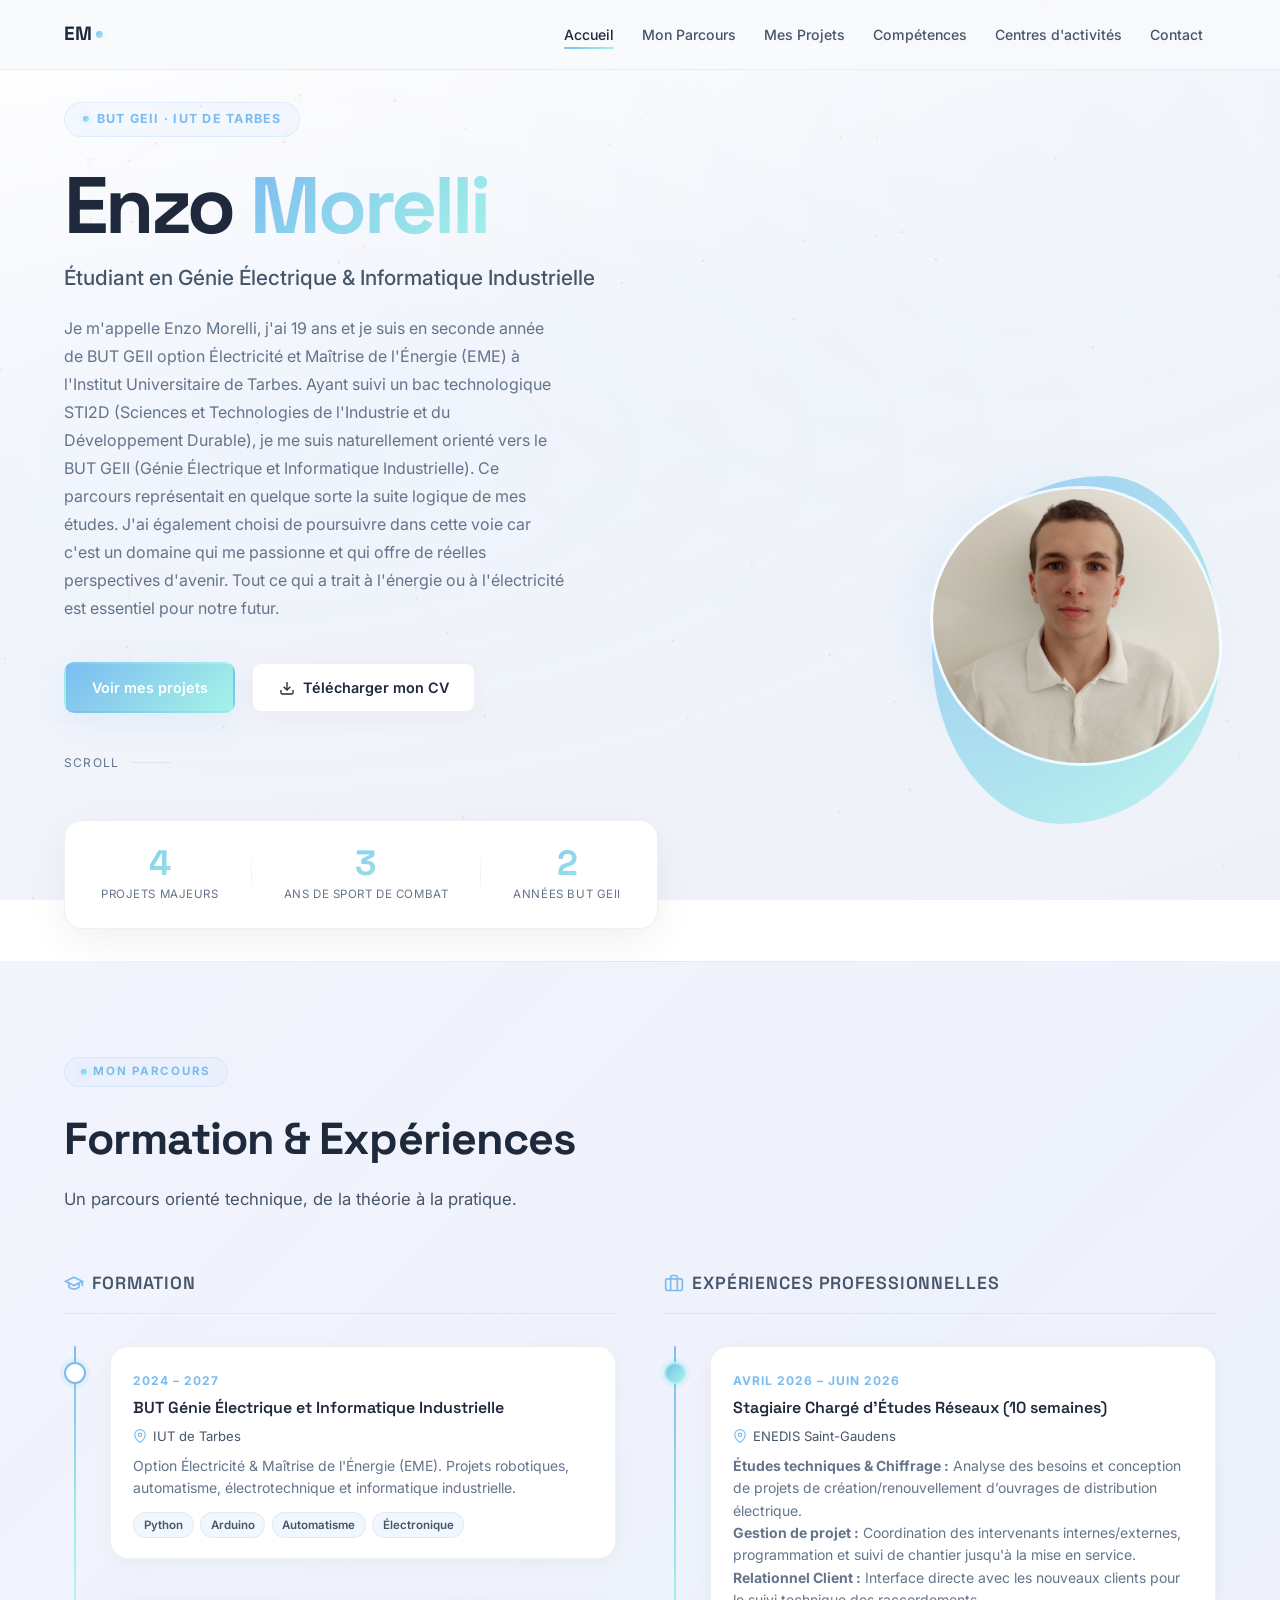
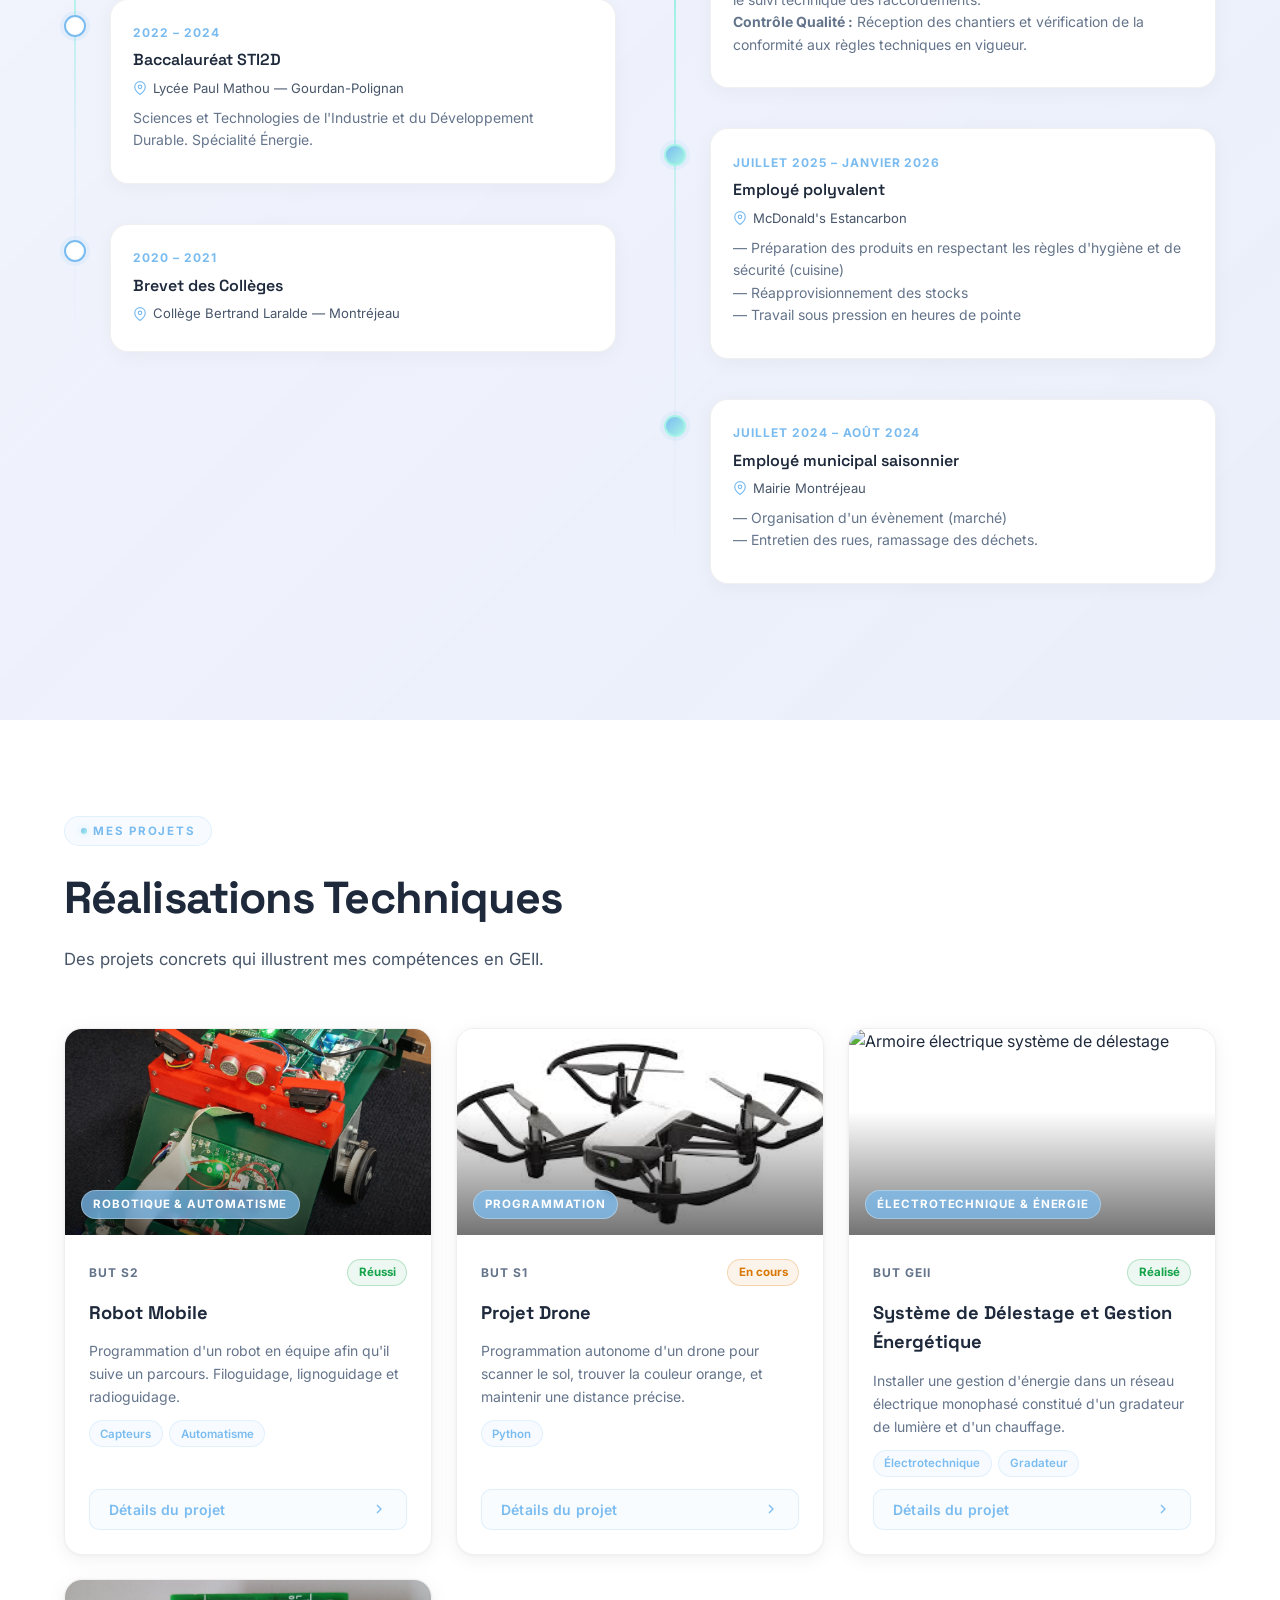
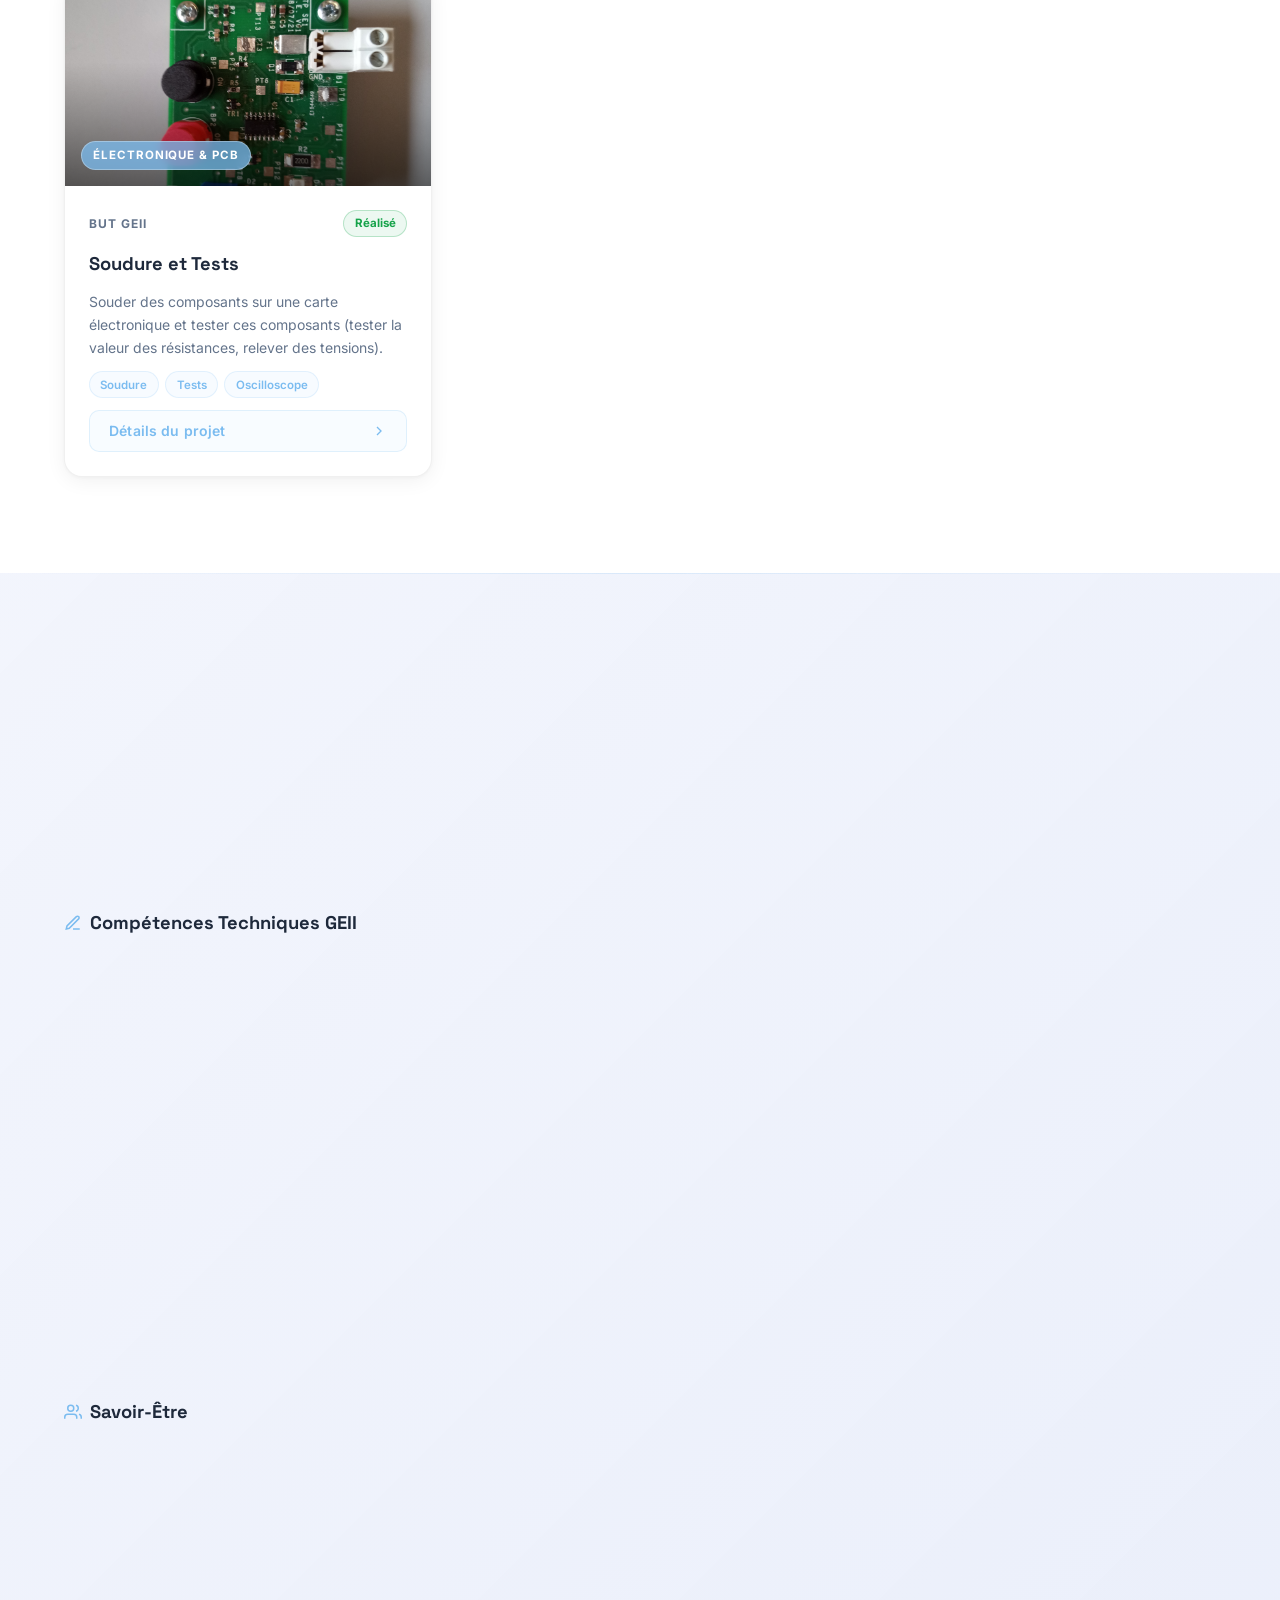
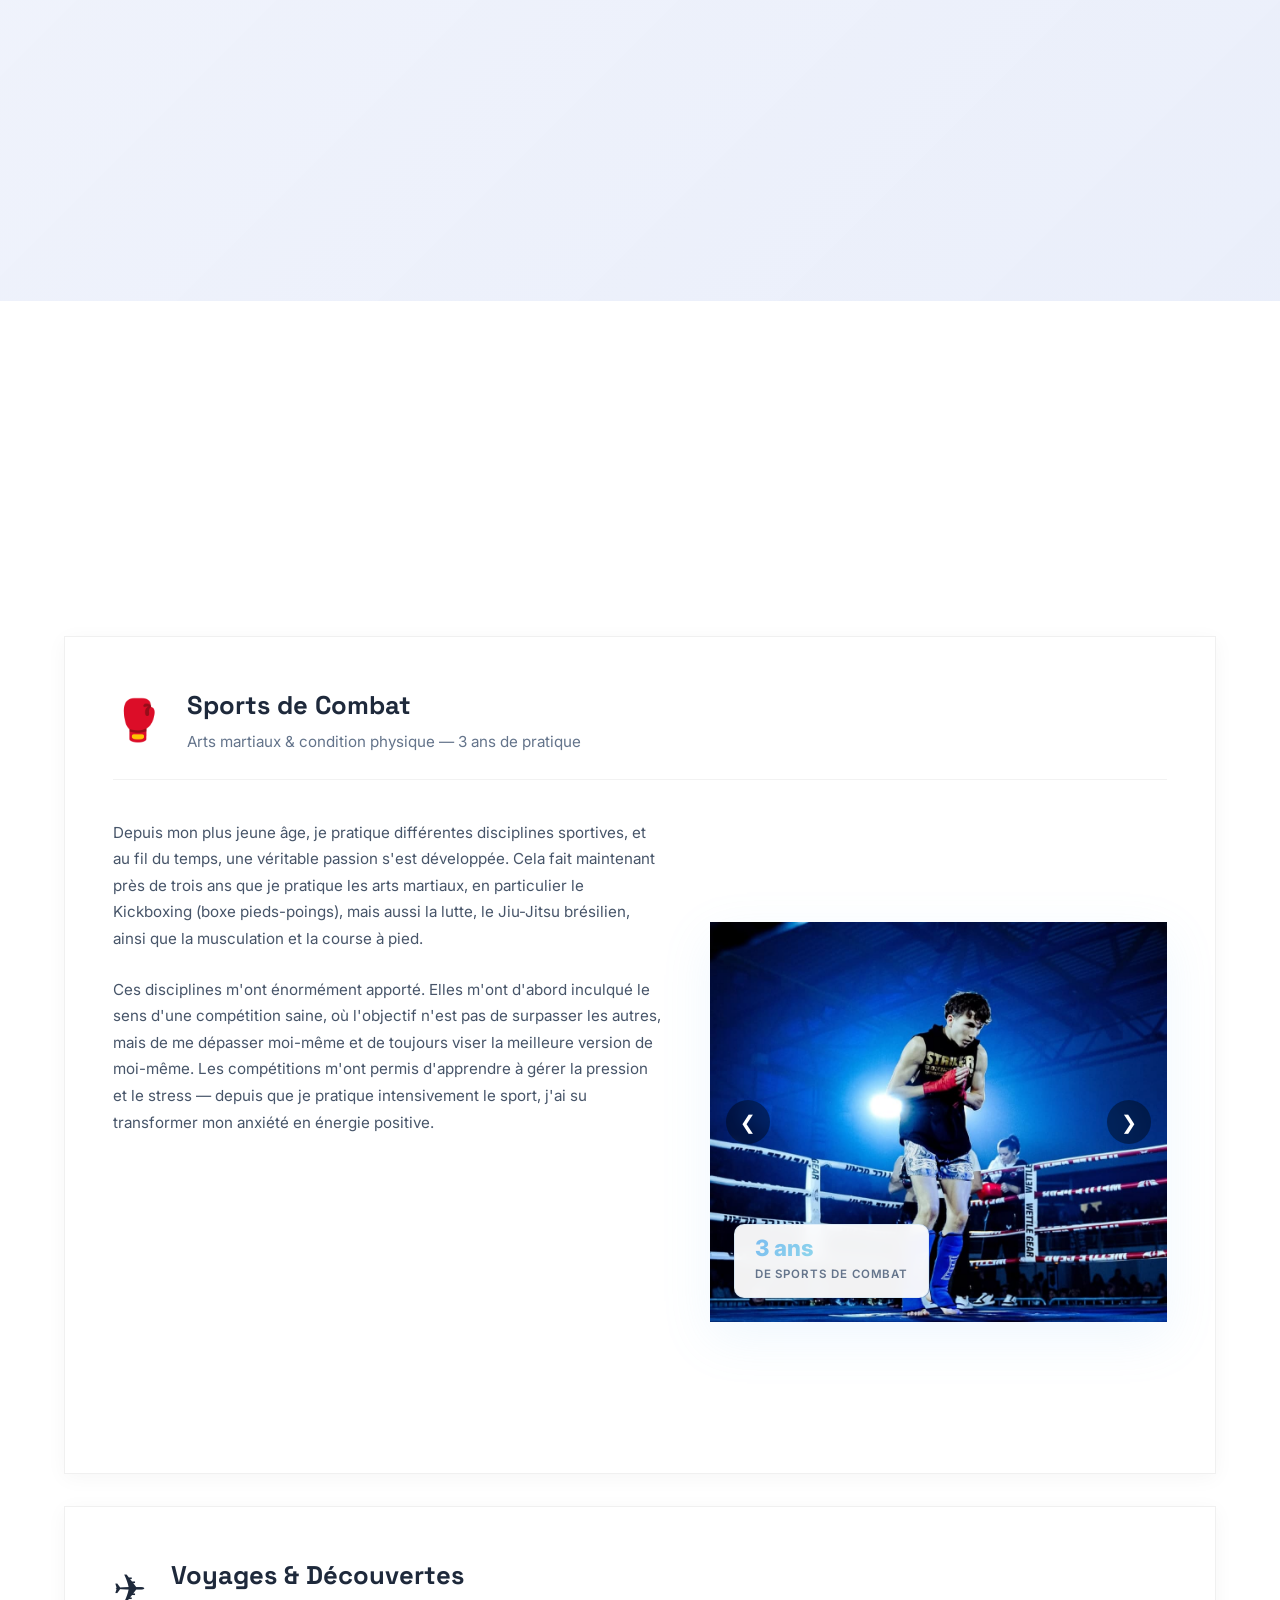
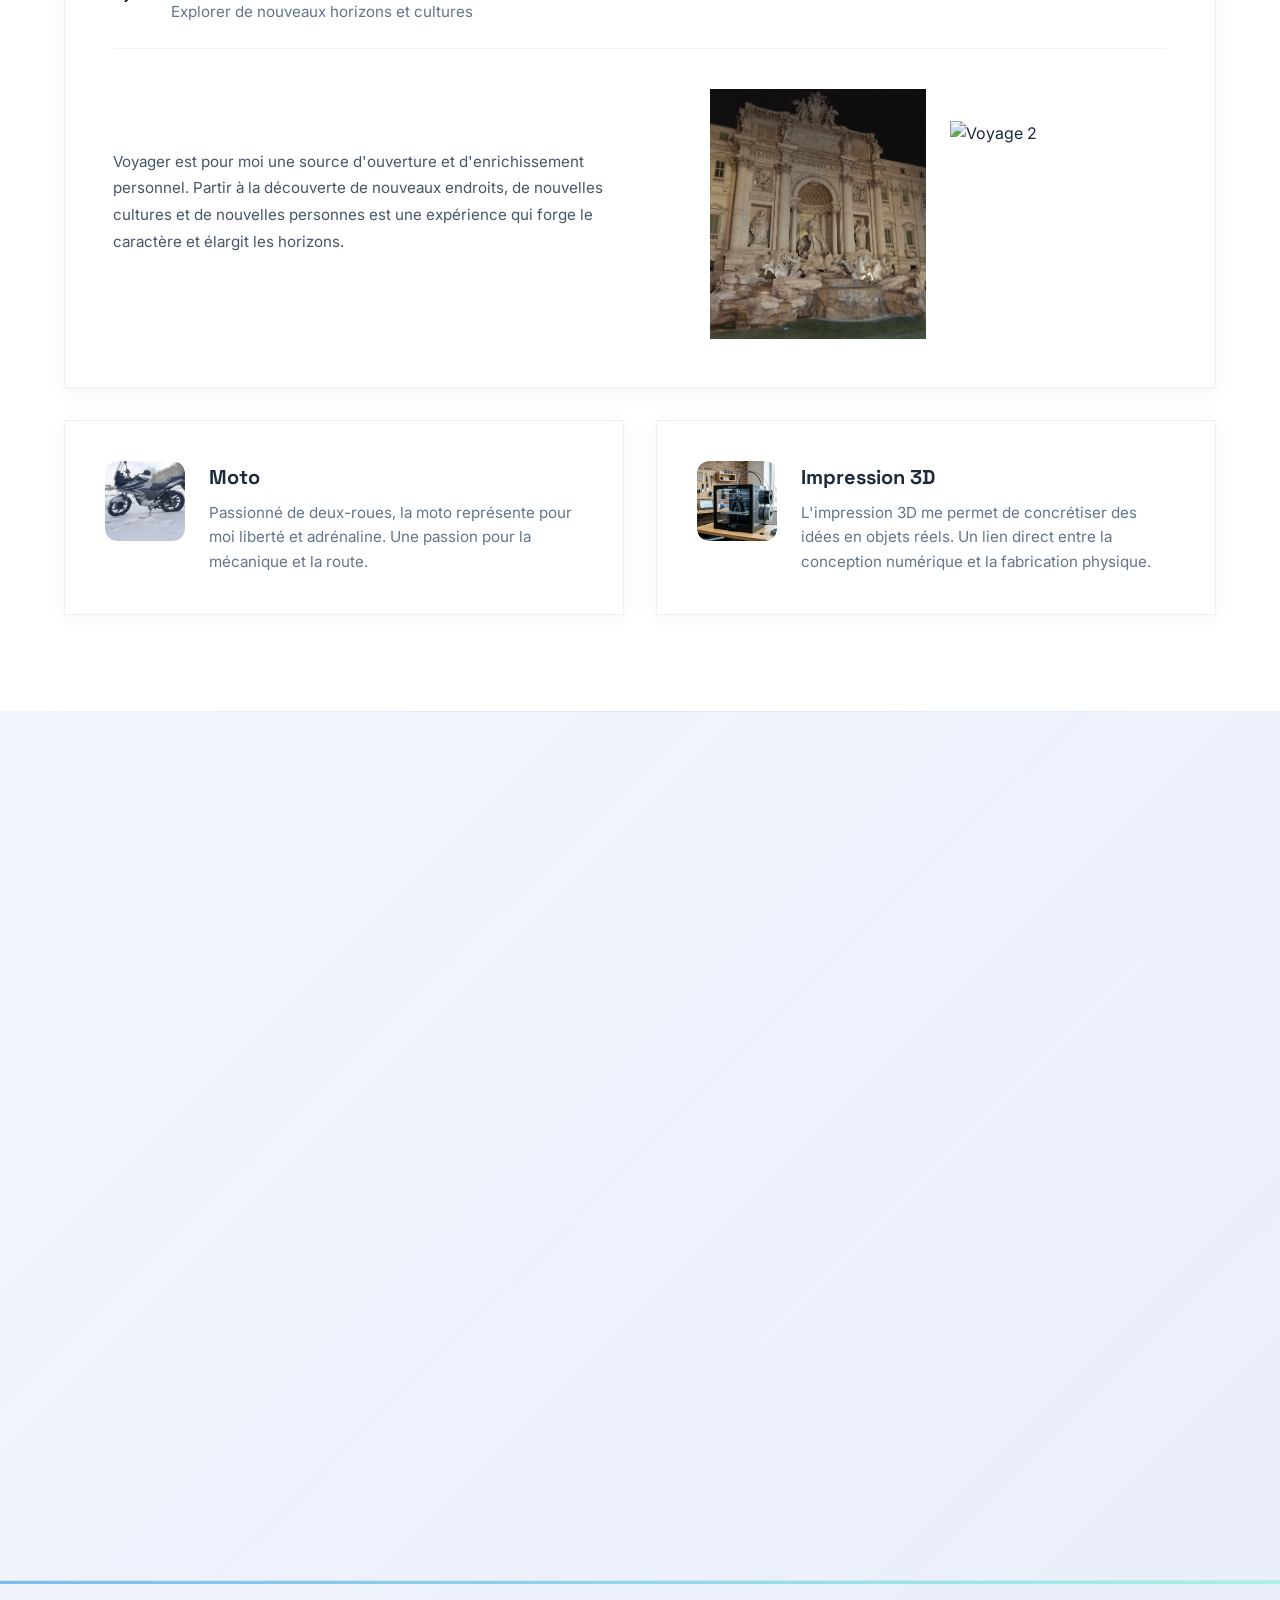
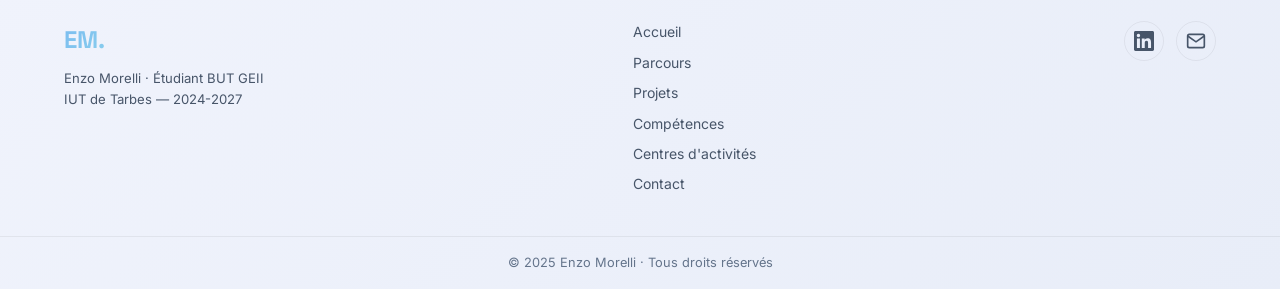
==== commit e23b8ab3: "Update index.html" ====
--- a/index.html
+++ b/index.html
@@ -278,7 +278,6 @@
             <p class="project-excerpt">Programmation d'un robot en équipe afin qu'il suive un parcours. Filoguidage,
               lignoguidage et radioguidage.</p>
             <div class="project-tech">
-              <span class="tech-badge">C/C++</span>
               <span class="tech-badge">Capteurs</span>
               <span class="tech-badge">Automatisme</span>
             </div>
@@ -296,7 +295,7 @@
           <figure class="project-img-wrap">
             <img src="images/drone.jfif" alt="Drone programmé en Python" class="project-img" loading="lazy" />
             <div class="project-img-overlay">
-              <span class="project-category">Programmation &amp; IA</span>
+              <span class="project-category">Programmation</span>
             </div>
             <figcaption>« photo libre de droits prise sur internet --- même modèle de drone que pendant le projet »</figcaption>
           </figure>
@@ -310,7 +309,6 @@
               et maintenir une distance précise.</p>
             <div class="project-tech">
               <span class="tech-badge">Python</span>
-              <span class="tech-badge">OpenCV</span>
             </div>
             <button class="btn btn-details" data-modal="modal-drone">
               Détails du projet
--- a/style.css
+++ b/style.css
@@ -10,33 +10,31 @@
 }
 
 :root {
-  --red: #e63030;
-  --red-light: #ff4d4d;
-  --red-dark: #b52020;
-  --orange: #ff6b35;
-  --orange-dark: #e55a22;
-  --accent-grad: linear-gradient(135deg, #e63030, #ff6b35);
-  --accent-grad-hover: linear-gradient(135deg, #ff4d4d, #e63030);
-  --red-glow: rgba(230, 48, 48, 0.18);
-  --bg: #f8f9fc;
-  --bg-2: #f0f2f8;
-  --bg-3: #e6eaf4;
-  --surface: rgba(255, 255, 255, 0.92);
+  --blue: #7bbcf0;
+  --blue-light: #a5f3e7;
+  --blue-dark: #5dade2;
+  --accent-grad: linear-gradient(135deg, #7bbcf0, #a5f3e7);
+  --accent-grad-hover: linear-gradient(135deg, #5dade2, #7bbcf0);
+  --blue-glow: rgba(123, 188, 240, 0.18);
+  --bg: #f8fafc;
+  --bg-2: #f0f7ff;
+  --bg-3: #e0f2fe;
+  --surface: rgba(255, 255, 255, 0.98);
   --surface-solid: #ffffff;
-  --surface-2: #eef1f8;
-  --border: rgba(0, 0, 0, 0.08);
-  --border-hover: rgba(230, 48, 48, 0.4);
-  --text: #1a1d2e;
-  --text-secondary: #4a5070;
-  --text-muted: #8b92a8;
+  --surface-2: #f1f5f9;
+  --border: rgba(0, 0, 0, 0.06);
+  --border-hover: rgba(123, 188, 240, 0.4);
+  --text: #1e293b;
+  --text-secondary: #475569;
+  --text-muted: #64748b;
   --white: #ffffff;
   --nav-h: 70px;
   --radius: 18px;
   --radius-sm: 10px;
-  --shadow: 0 4px 24px rgba(0, 0, 0, 0.07);
-  --shadow-lg: 0 12px 48px rgba(0, 0, 0, 0.1);
-  --shadow-red: 0 8px 32px rgba(230, 48, 48, 0.22);
-  --shadow-red-lg: 0 16px 48px rgba(230, 48, 48, 0.2);
+  --shadow: 0 4px 20px rgba(0, 0, 0, 0.04);
+  --shadow-lg: 0 12px 40px rgba(0, 0, 0, 0.06);
+  --shadow-blue: 0 8px 32px rgba(123, 188, 240, 0.15);
+  --shadow-blue-lg: 0 16px 48px rgba(123, 188, 240, 0.12);
   --transition: all 0.3s cubic-bezier(0.4, 0, 0.2, 1);
   --transition-slow: all 0.5s cubic-bezier(0.4, 0, 0.2, 1);
 }
@@ -65,12 +63,27 @@
   z-index: 2000;
   width: 0%;
   transition: width 0.1s linear;
-  box-shadow: 0 0 10px var(--red-glow);
+  box-shadow: 0 0 10px var(--blue-glow);
 }
 
 img {
   max-width: 100%;
   display: block;
+}
+
+figure {
+  margin: 0;
+  position: relative;
+  overflow: hidden;
+}
+
+figcaption {
+  font-size: 0.72rem;
+  color: var(--text-muted);
+  font-style: italic;
+  padding: 0.5rem 0.25rem;
+  line-height: 1.4;
+  text-align: left;
 }
 
 a {
@@ -107,7 +120,7 @@
    SELECTIONS
    ======================================== */
 ::selection {
-  background: rgba(230, 48, 48, 0.15);
+  background: rgba(123, 188, 240, 0.15);
   color: var(--text);
 }
 
@@ -129,9 +142,9 @@
   font-weight: 700;
   letter-spacing: 0.15em;
   text-transform: uppercase;
-  color: var(--red);
-  background: rgba(230, 48, 48, 0.06);
-  border: 1px solid rgba(230, 48, 48, 0.18);
+  color: var(--blue);
+  background: rgba(123, 188, 240, 0.06);
+  border: 1px solid rgba(123, 188, 240, 0.18);
   padding: 0.3rem 1rem;
   border-radius: 100px;
   margin-bottom: 1rem;
@@ -144,7 +157,7 @@
   height: 6px;
   border-radius: 50%;
   background: var(--accent-grad);
-  box-shadow: 0 0 8px rgba(230, 48, 48, 0.4);
+  box-shadow: 0 0 8px rgba(123, 188, 240, 0.4);
   animation: pulse 2s ease-in-out infinite;
 }
 
@@ -209,7 +222,7 @@
   left: 0;
   right: 0;
   height: 1px;
-  background: linear-gradient(90deg, transparent, rgba(230, 48, 48, 0.2), transparent);
+  background: linear-gradient(90deg, transparent, rgba(123, 188, 240, 0.2), transparent);
 }
 
 /* ========================================
@@ -234,13 +247,13 @@
 .btn-primary {
   background: var(--accent-grad);
   color: var(--white);
-  box-shadow: var(--shadow-red);
+  box-shadow: var(--shadow-blue);
 }
 
 .btn-primary:hover {
   background: var(--accent-grad-hover);
   transform: translateY(-3px);
-  box-shadow: var(--shadow-red-lg);
+  box-shadow: var(--shadow-blue-lg);
 }
 
 .btn-outline {
@@ -251,17 +264,17 @@
 }
 
 .btn-outline:hover {
-  border-color: var(--red);
-  color: var(--red);
+  border-color: var(--blue);
+  color: var(--blue);
   transform: translateY(-3px);
-  background: rgba(230, 48, 48, 0.04);
-  box-shadow: var(--shadow-red);
+  background: rgba(123, 188, 240, 0.04);
+  box-shadow: var(--shadow-blue);
 }
 
 .btn-details {
-  background: rgba(230, 48, 48, 0.05);
-  color: var(--red);
-  border: 1.5px solid rgba(230, 48, 48, 0.2);
+  background: rgba(123, 188, 240, 0.05);
+  color: var(--blue);
+  border: 1.5px solid rgba(123, 188, 240, 0.2);
   width: 100%;
   justify-content: space-between;
   margin-top: auto;
@@ -277,9 +290,9 @@
 }
 
 .btn-details:hover {
-  background: rgba(230, 48, 48, 0.1);
-  border-color: rgba(230, 48, 48, 0.4);
-  box-shadow: 0 4px 20px rgba(230, 48, 48, 0.12);
+  background: rgba(123, 188, 240, 0.1);
+  border-color: rgba(123, 188, 240, 0.4);
+  box-shadow: 0 4px 20px rgba(123, 188, 240, 0.12);
 }
 
 .btn-details:hover svg {
@@ -344,7 +357,7 @@
   border-radius: 50%;
   display: inline-block;
   animation: pulse 2.5s ease-in-out infinite;
-  box-shadow: 0 0 8px var(--red-glow);
+  box-shadow: 0 0 8px var(--blue-glow);
 }
 
 .nav-links {
@@ -438,8 +451,8 @@
 .hero-bg-overlay {
   position: fixed;
   inset: 0;
-  background: radial-gradient(ellipse at 20% 50%, rgba(230, 48, 48, 0.04) 0%, transparent 60%),
-    radial-gradient(ellipse at 80% 20%, rgba(255, 107, 53, 0.03) 0%, transparent 50%);
+  background: radial-gradient(ellipse at 20% 50%, rgba(123, 188, 240, 0.04) 0%, transparent 60%),
+    radial-gradient(ellipse at 80% 20%, rgba(165, 243, 231, 0.03) 0%, transparent 50%);
   z-index: -1;
 }
 
@@ -487,7 +500,7 @@
   position: relative;
   z-index: 1;
   border: 3px solid rgba(255, 255, 255, 0.8);
-  box-shadow: var(--shadow-red-lg);
+  box-shadow: var(--shadow-blue-lg);
 }
 
 .hero-badge {
@@ -498,9 +511,9 @@
   font-weight: 700;
   letter-spacing: 0.1em;
   text-transform: uppercase;
-  color: var(--red);
-  background: rgba(230, 48, 48, 0.06);
-  border: 1px solid rgba(230, 48, 48, 0.18);
+  color: var(--blue);
+  background: rgba(123, 188, 240, 0.06);
+  border: 1px solid rgba(123, 188, 240, 0.18);
   padding: 0.4rem 1.1rem;
   border-radius: 100px;
   margin-bottom: 1.75rem;
@@ -514,7 +527,7 @@
   height: 6px;
   border-radius: 50%;
   background: var(--accent-grad);
-  box-shadow: 0 0 8px rgba(230, 48, 48, 0.4);
+  box-shadow: 0 0 8px rgba(123, 188, 240, 0.4);
   animation: pulse 2s ease-in-out infinite;
 }
 
@@ -687,7 +700,7 @@
 }
 
 .col-title svg {
-  color: var(--red);
+  color: var(--blue);
 }
 
 .timeline {
@@ -701,7 +714,7 @@
   top: 0;
   bottom: 0;
   width: 2px;
-  background: linear-gradient(to bottom, var(--red), var(--orange), rgba(230, 48, 48, 0.1), transparent);
+  background: linear-gradient(to bottom, var(--blue), var(--blue-light), rgba(123, 188, 240, 0.1), transparent);
   border-radius: 2px;
 }
 
@@ -724,7 +737,7 @@
 }
 
 .timeline-item:hover .timeline-body {
-  border-color: rgba(230, 48, 48, 0.2);
+  border-color: rgba(123, 188, 240, 0.2);
   box-shadow: var(--shadow-lg);
   transform: translateX(3px);
 }
@@ -734,23 +747,23 @@
   height: 22px;
   border-radius: 50%;
   background: var(--white);
-  border: 2.5px solid var(--red);
+  border: 2.5px solid var(--blue);
   flex-shrink: 0;
   margin-top: 16px;
   position: relative;
   z-index: 1;
-  box-shadow: 0 0 0 4px rgba(230, 48, 48, 0.1);
+  box-shadow: 0 0 0 4px rgba(123, 188, 240, 0.1);
   transition: var(--transition);
 }
 
 .timeline-item:hover .timeline-dot {
-  box-shadow: 0 0 0 6px rgba(230, 48, 48, 0.15);
+  box-shadow: 0 0 0 6px rgba(123, 188, 240, 0.15);
   transform: scale(1.15);
 }
 
 .timeline-dot.accent {
   background: var(--accent-grad);
-  border-color: var(--orange);
+  border-color: var(--blue-light);
 }
 
 .timeline-date {
@@ -759,7 +772,7 @@
   font-weight: 700;
   letter-spacing: 0.08em;
   text-transform: uppercase;
-  color: var(--red);
+  color: var(--blue);
   margin-bottom: 0.35rem;
 }
 
@@ -781,7 +794,7 @@
 }
 
 .timeline-place svg {
-  color: var(--red);
+  color: var(--blue);
   flex-shrink: 0;
 }
 
@@ -833,7 +846,7 @@
 .project-card:hover {
   border-color: transparent;
   outline: 1.5px solid transparent;
-  box-shadow: 0 0 0 2px rgba(230, 48, 48, 0.35), var(--shadow-red-lg);
+  box-shadow: 0 0 0 2px rgba(123, 188, 240, 0.35), var(--shadow-blue-lg);
 }
 
 .project-img-wrap {
@@ -868,7 +881,7 @@
   letter-spacing: 0.08em;
   text-transform: uppercase;
   color: #fff;
-  background: rgba(230, 48, 48, 0.75);
+  background: rgba(123, 188, 240, 0.75);
   border: 1px solid rgba(255, 255, 255, 0.3);
   padding: 0.25rem 0.7rem;
   border-radius: 100px;
@@ -938,9 +951,9 @@
 .tech-badge {
   font-size: 0.72rem;
   font-weight: 600;
-  color: var(--red);
-  background: rgba(230, 48, 48, 0.06);
-  border: 1px solid rgba(230, 48, 48, 0.18);
+  color: var(--blue);
+  background: rgba(123, 188, 240, 0.06);
+  border: 1px solid rgba(123, 188, 240, 0.18);
   padding: 0.2rem 0.65rem;
   border-radius: 100px;
 }
@@ -966,7 +979,7 @@
 }
 
 .skills-block-title svg {
-  color: var(--red);
+  color: var(--blue);
 }
 
 .skills-cards {
@@ -1022,7 +1035,7 @@
 }
 
 .skill-card:hover {
-  border-color: rgba(230, 48, 48, 0.15);
+  border-color: rgba(123, 188, 240, 0.15);
   transform: translateY(-5px);
   box-shadow: var(--shadow-lg);
 }
@@ -1082,7 +1095,7 @@
 }
 
 .softskill-item:hover {
-  border-color: rgba(230, 48, 48, 0.2);
+  border-color: rgba(123, 188, 240, 0.2);
   box-shadow: var(--shadow-lg);
   transform: translateX(4px);
 }
@@ -1188,7 +1201,7 @@
 .sport-card:hover {
   transform: translateY(-3px);
   box-shadow: var(--shadow-md);
-  border-color: rgba(230, 48, 48, 0.2);
+  border-color: rgba(123, 188, 240, 0.2);
 }
 
 .sport-card-icon {
@@ -1218,7 +1231,7 @@
   position: relative;
   border-radius: var(--radius-lg);
   overflow: hidden;
-  box-shadow: var(--shadow-red-lg);
+  box-shadow: var(--shadow-blue-lg);
   height: 400px;
   width: 100%;
 }
@@ -1281,7 +1294,7 @@
 }
 
 .carousel-btn:hover {
-  background: var(--red);
+  background: var(--blue);
   transform: translateY(-50%) scale(1.1);
 }
 
@@ -1301,7 +1314,7 @@
   background: rgba(255, 255, 255, 0.95);
   padding: 0.75rem 1.25rem;
   border-radius: var(--radius-sm);
-  border: 1px solid rgba(230, 48, 48, 0.2);
+  border: 1px solid rgba(123, 188, 240, 0.2);
   box-shadow: var(--shadow);
   backdrop-filter: blur(8px);
 }
@@ -1338,10 +1351,12 @@
   box-shadow: var(--shadow-md);
   height: 250px;
 }
+
 .hero-portrait {
-    /* Ajuste le degré selon le sens de la photo (90deg, 180deg, 270deg ou -90deg) */
-    transform: rotate(90deg);
-}
+  /* Ajuste le degré selon le sens de la photo (90deg, 180deg, 270deg ou -90deg) */
+  transform: rotate(90deg);
+}
+
 .voyage-photo {
   width: 100%;
   height: 100%;
@@ -1374,8 +1389,8 @@
 
 .activite-mini-card:hover {
   transform: translateY(-5px);
-  box-shadow: var(--shadow-red-lg);
-  border-color: rgba(230, 48, 48, 0.2);
+  box-shadow: var(--shadow-blue-lg);
+  border-color: rgba(123, 188, 240, 0.2);
 }
 
 .activite-mini-icon {
@@ -1469,7 +1484,7 @@
 .contact-card:hover {
   border-color: var(--border-hover);
   transform: translateX(4px);
-  box-shadow: var(--shadow-red);
+  box-shadow: var(--shadow-blue);
 }
 
 .contact-card.no-link {
@@ -1488,10 +1503,10 @@
   display: flex;
   align-items: center;
   justify-content: center;
-  background: rgba(230, 48, 48, 0.06);
-  border: 1px solid rgba(230, 48, 48, 0.15);
+  background: rgba(123, 188, 240, 0.06);
+  border: 1px solid rgba(123, 188, 240, 0.15);
   border-radius: var(--radius-sm);
-  color: var(--red);
+  color: var(--blue);
   flex-shrink: 0;
 }
 
@@ -1518,13 +1533,13 @@
 }
 
 .contact-cta-card {
-  background: linear-gradient(135deg, rgba(230, 48, 48, 0.05) 0%, rgba(255, 107, 53, 0.04) 100%);
-  border: 1px solid rgba(230, 48, 48, 0.15);
+  background: linear-gradient(135deg, rgba(123, 188, 240, 0.05) 0%, rgba(165, 243, 231, 0.04) 100%);
+  border: 1px solid rgba(123, 188, 240, 0.15);
   border-radius: var(--radius);
   padding: 2.5rem;
   position: sticky;
   top: calc(var(--nav-h) + 1rem);
-  box-shadow: var(--shadow-red);
+  box-shadow: var(--shadow-blue);
 }
 
 .contact-cta-card h3 {
@@ -1608,7 +1623,7 @@
 }
 
 .footer-nav a:hover {
-  color: var(--red);
+  color: var(--blue);
 }
 
 .footer-right {
@@ -1629,9 +1644,9 @@
 }
 
 .footer-social:hover {
-  border-color: var(--red);
-  color: var(--red);
-  background: rgba(230, 48, 48, 0.06);
+  border-color: var(--blue);
+  color: var(--blue);
+  background: rgba(123, 188, 240, 0.06);
 }
 
 .footer-bottom {
@@ -1722,15 +1737,15 @@
 }
 
 .modal-close:hover {
-  background: rgba(230, 48, 48, 0.08);
-  border-color: var(--red);
-  color: var(--red);
+  background: rgba(123, 188, 240, 0.08);
+  border-color: var(--blue);
+  color: var(--blue);
 }
 
 .modal-header {
   padding: 2rem 2rem 1.5rem;
   border-bottom: 1px solid var(--border);
-  background: linear-gradient(135deg, rgba(230, 48, 48, 0.03), rgba(255, 107, 53, 0.02));
+  background: linear-gradient(135deg, rgba(123, 188, 240, 0.03), rgba(165, 243, 231, 0.02));
 }
 
 .modal-category {
@@ -1739,7 +1754,7 @@
   font-weight: 700;
   letter-spacing: 0.1em;
   text-transform: uppercase;
-  color: var(--red);
+  color: var(--blue);
   margin-bottom: 0.5rem;
 }
 
@@ -1818,9 +1833,9 @@
   font-family: 'Space Grotesk', sans-serif;
   font-size: 0.75rem;
   font-weight: 700;
-  color: var(--red);
-  background: rgba(230, 48, 48, 0.08);
-  border: 1px solid rgba(230, 48, 48, 0.18);
+  color: var(--blue);
+  background: rgba(123, 188, 240, 0.08);
+  border: 1px solid rgba(123, 188, 240, 0.18);
   width: 28px;
   height: 28px;
   border-radius: 50%;
@@ -1891,7 +1906,7 @@
   background: var(--accent-grad);
   border: 2px solid transparent;
   border-radius: var(--radius-sm);
-  box-shadow: var(--shadow-red);
+  box-shadow: var(--shadow-blue);
   cursor: pointer;
   text-decoration: none;
   transition: var(--transition);
@@ -1920,7 +1935,7 @@
 
 .btn-savoir-plus:hover {
   transform: translateY(-3px);
-  box-shadow: var(--shadow-red-lg);
+  box-shadow: var(--shadow-blue-lg);
 }
 
 .btn-savoir-plus:hover svg {
@@ -1928,7 +1943,7 @@
 }
 
 .btn-savoir-plus span,
-.btn-savoir-plus > *:not(svg) {
+.btn-savoir-plus>*:not(svg) {
   position: relative;
   z-index: 1;
 }
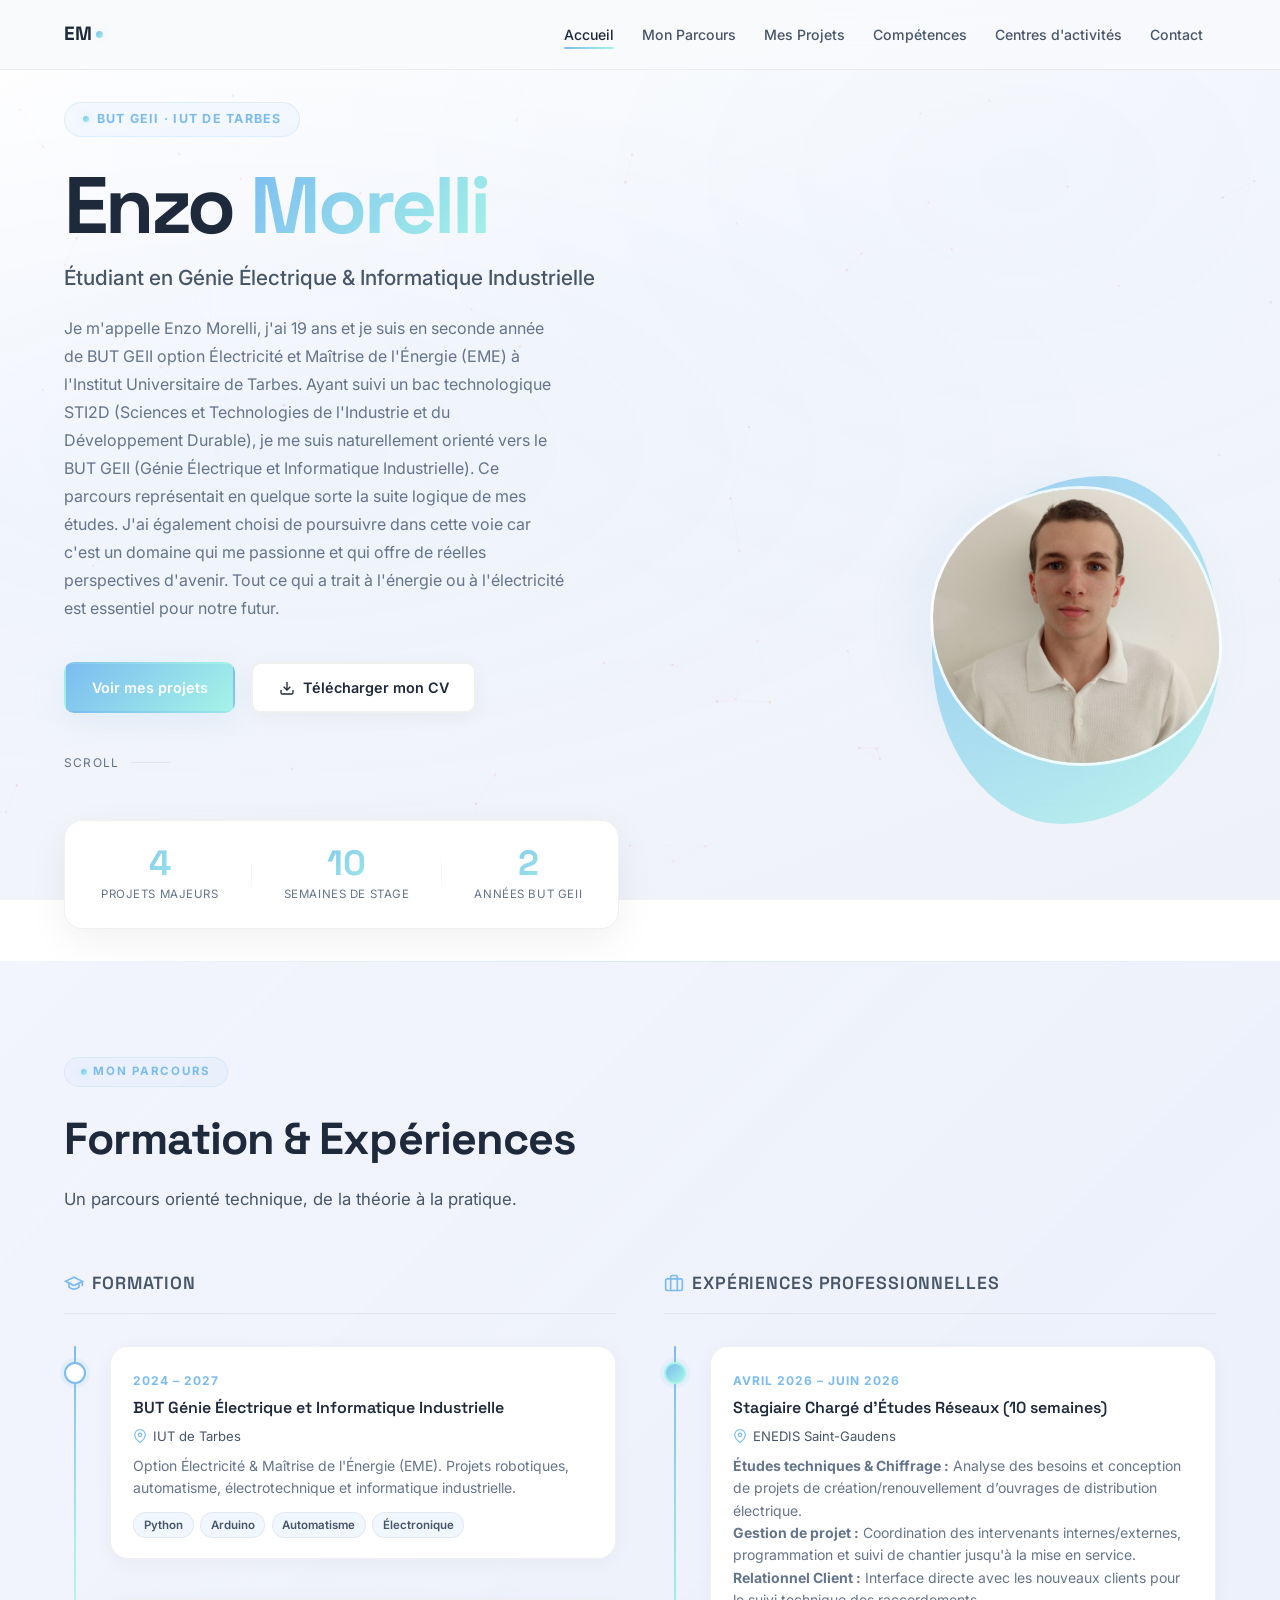
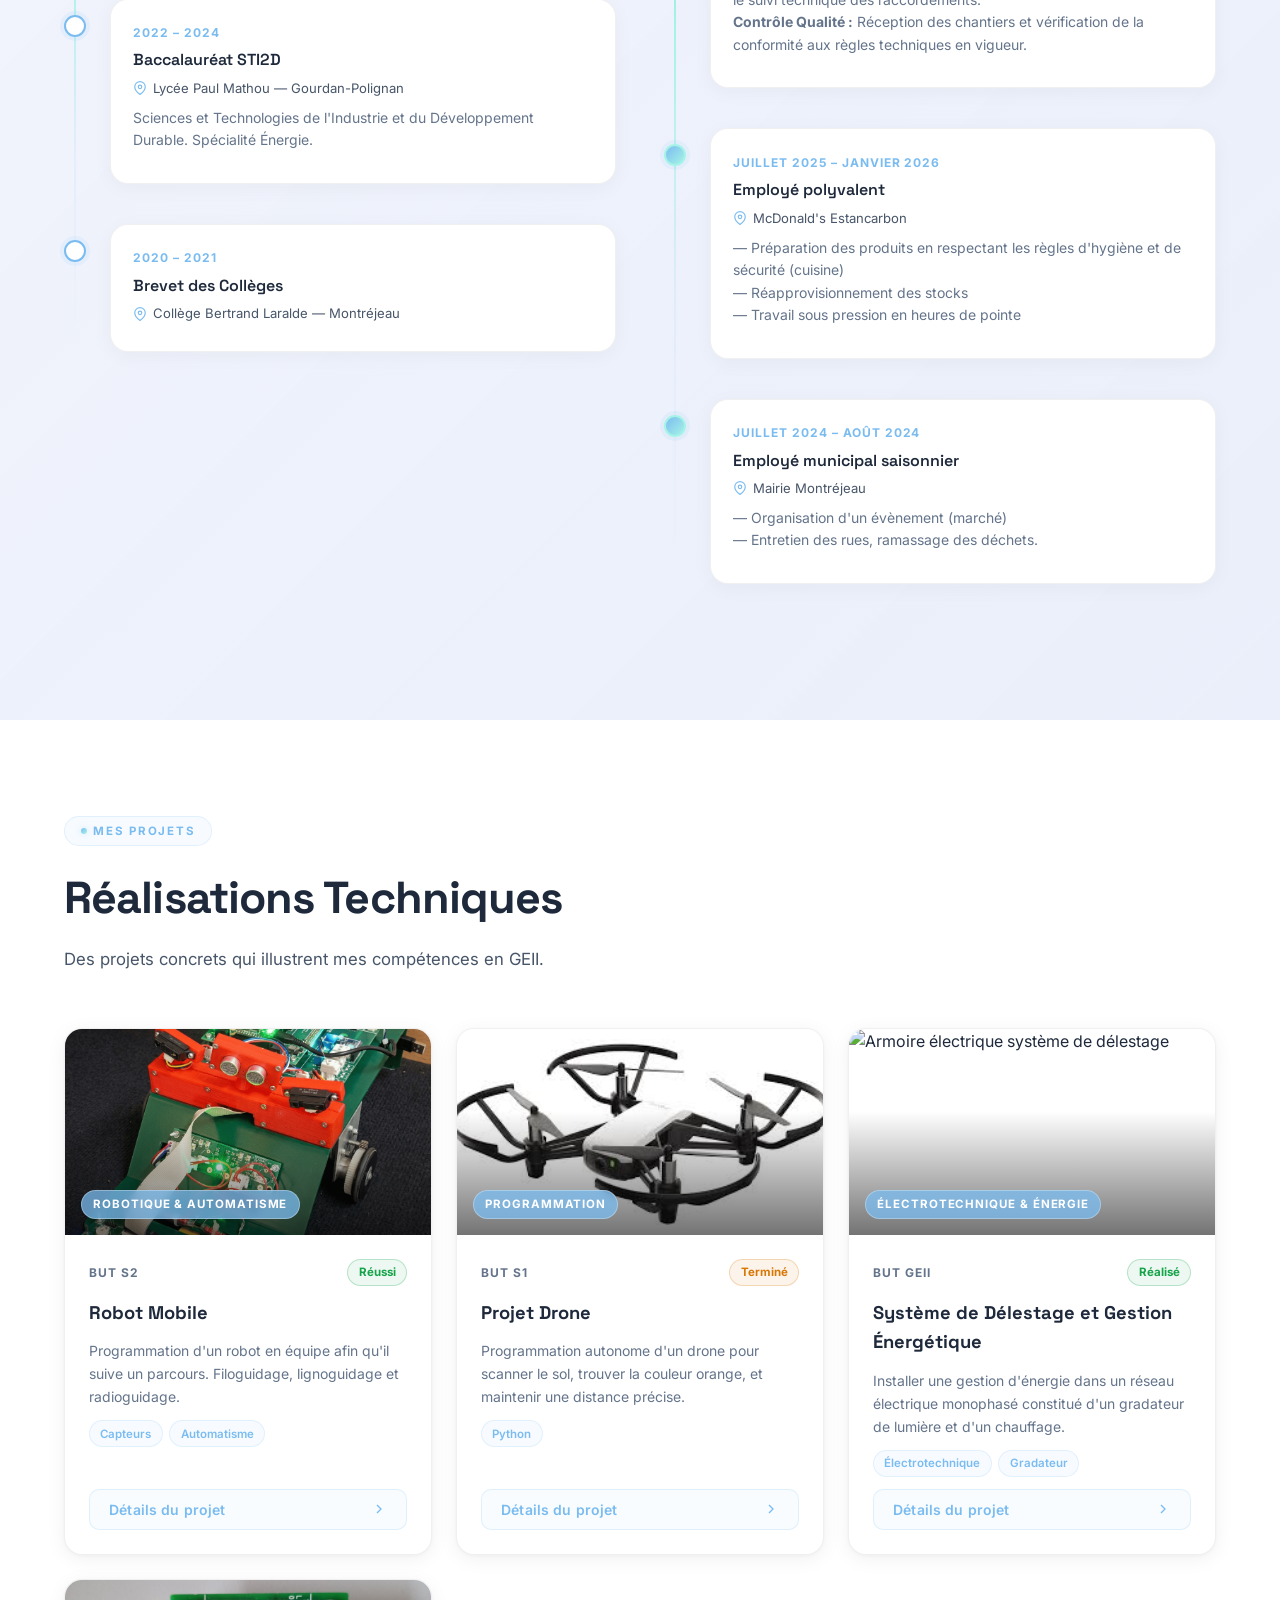
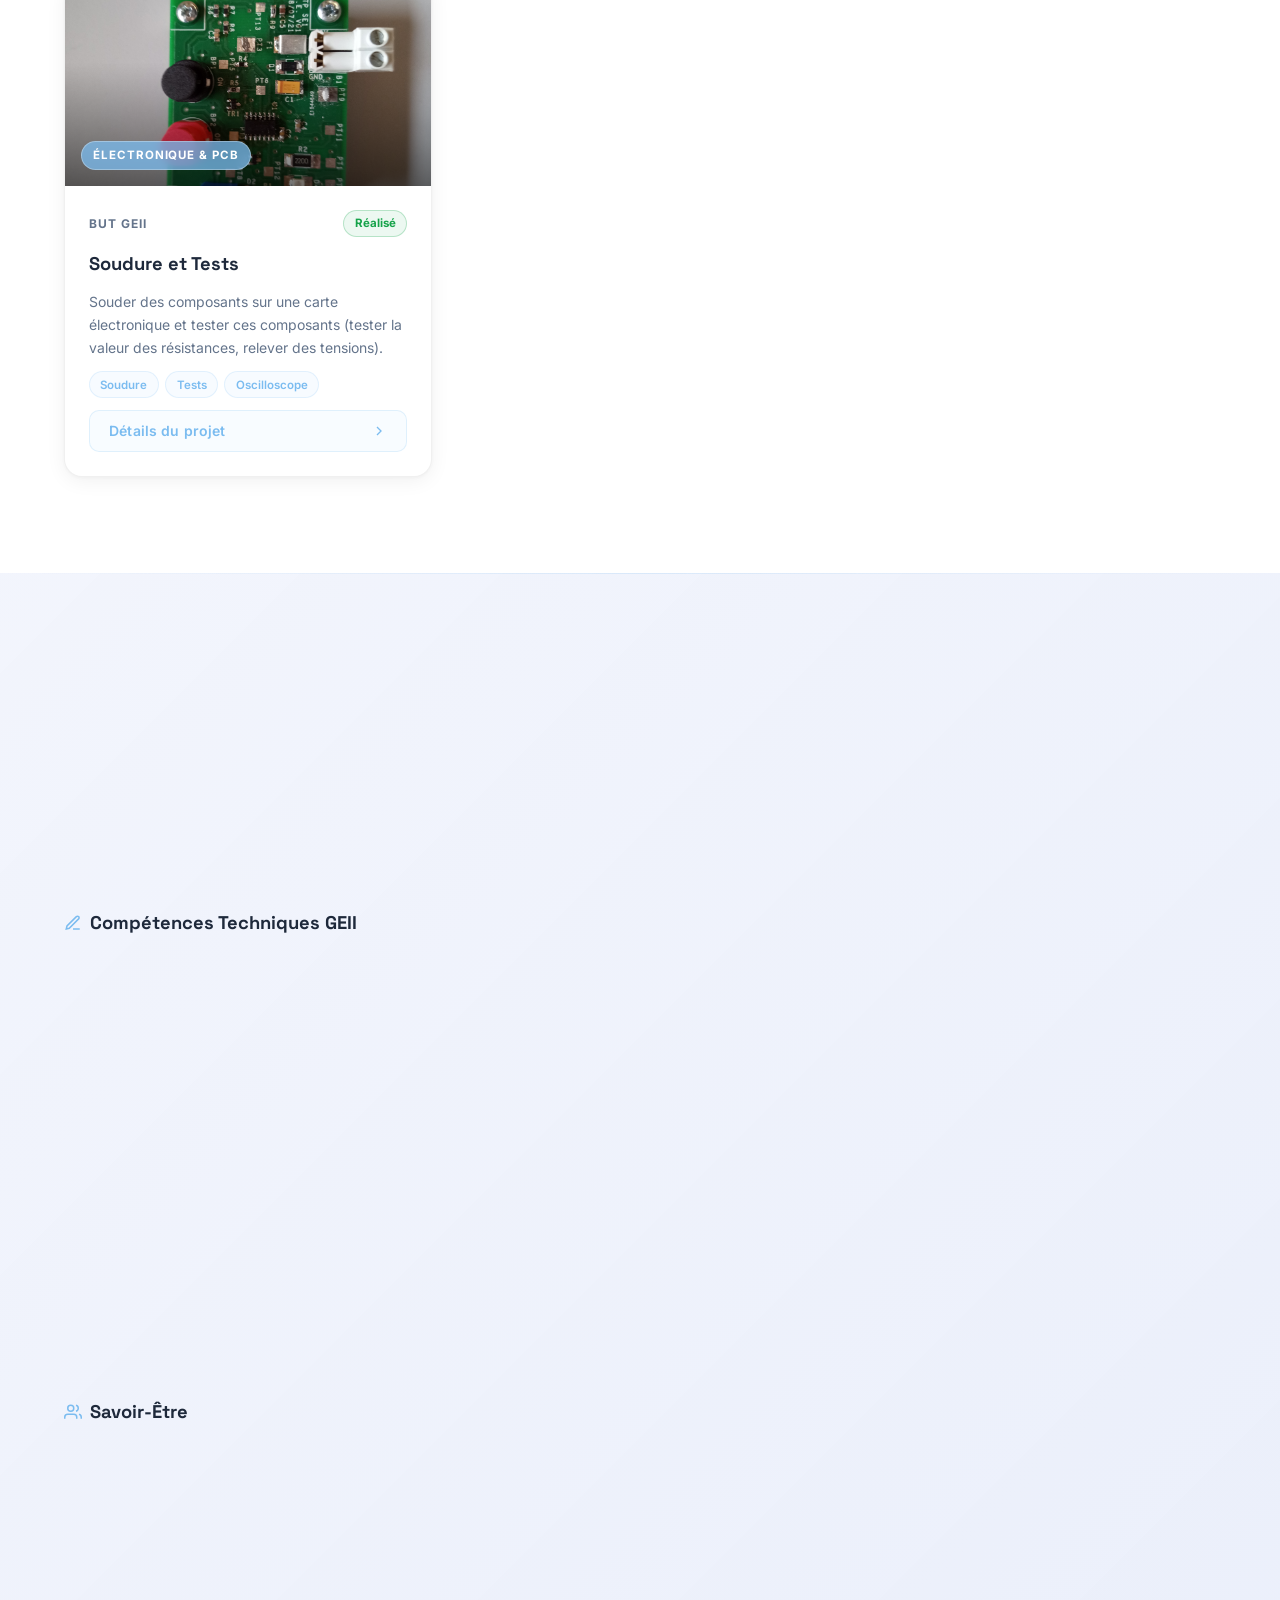
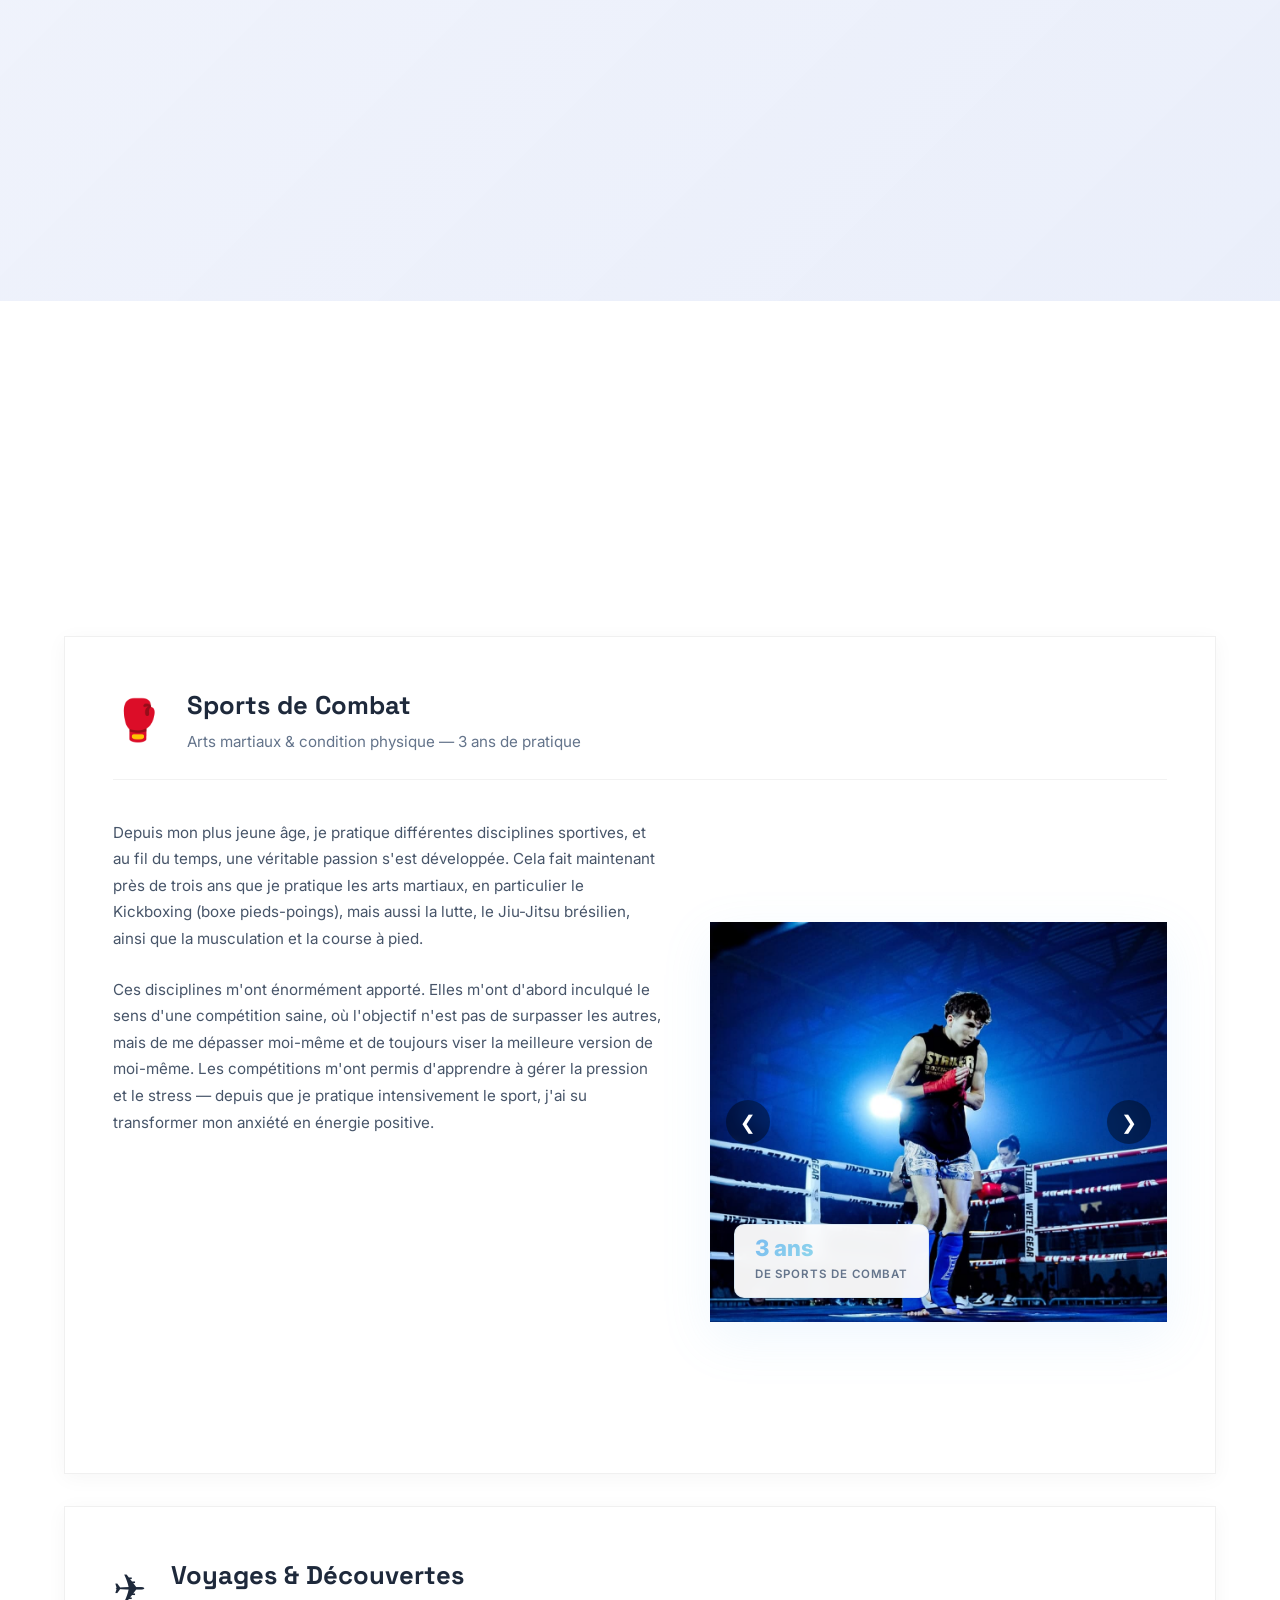
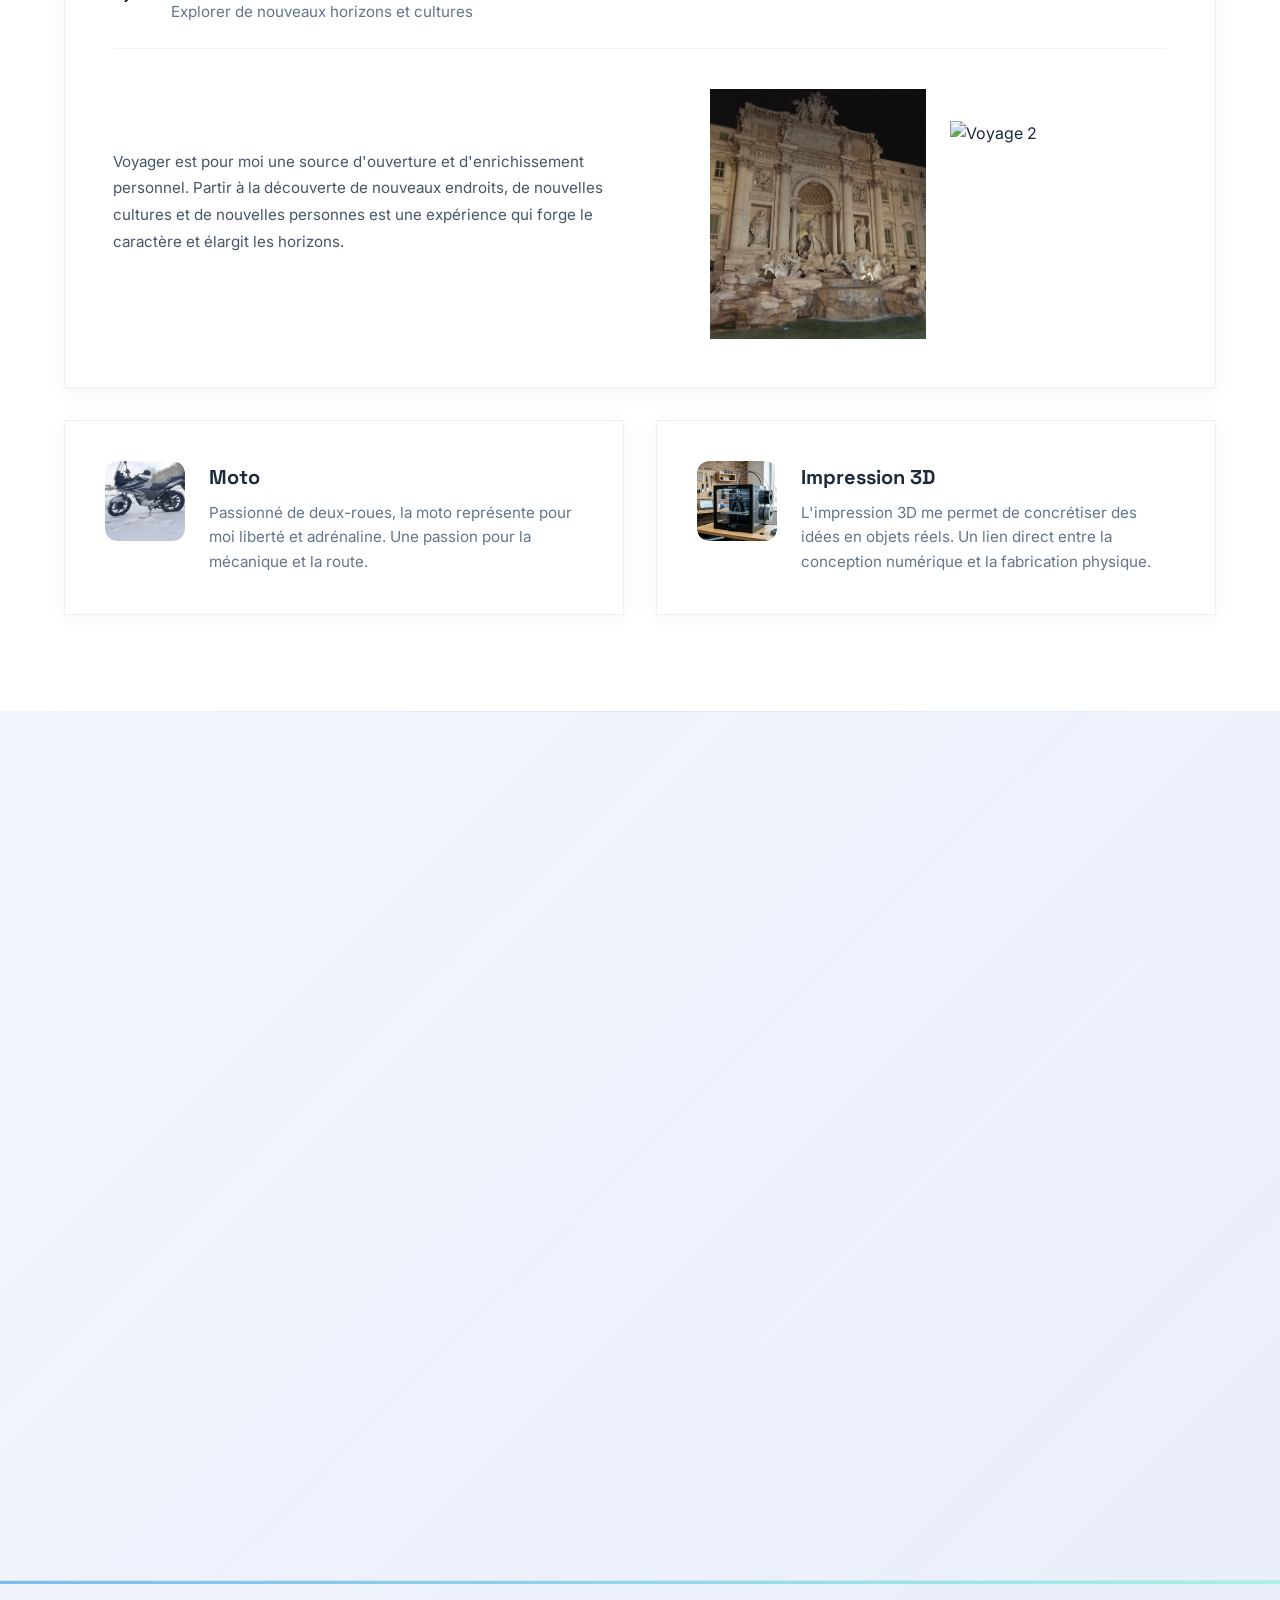
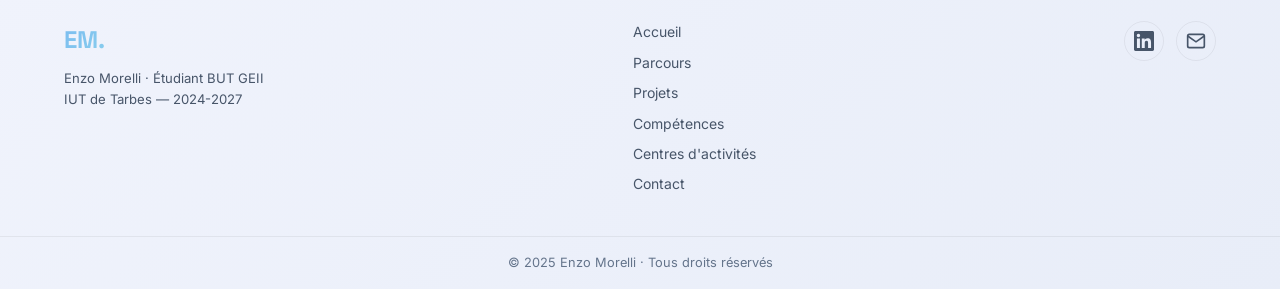
==== commit a56fd308: "Update index.html" ====
--- a/index.html
+++ b/index.html
@@ -86,8 +86,8 @@
       </div>
       <div class="stat-divider"></div>
       <div class="stat-item">
-        <span class="stat-number">3</span>
-        <span class="stat-label">Ans de sport de combat</span>
+        <span class="stat-number">10</span>
+        <span class="stat-label">Semaines de Stage</span>
       </div>
       <div class="stat-divider"></div>
       <div class="stat-item">
@@ -302,7 +302,7 @@
           <div class="project-body">
             <div class="project-meta">
               <span class="project-year">BUT S1</span>
-              <div class="project-status partial">En cours</div>
+              <div class="project-status partial">Terminé</div>
             </div>
             <h3 class="project-title">Projet Drone</h3>
             <p class="project-excerpt">Programmation autonome d'un drone pour scanner le sol, trouver la couleur orange,
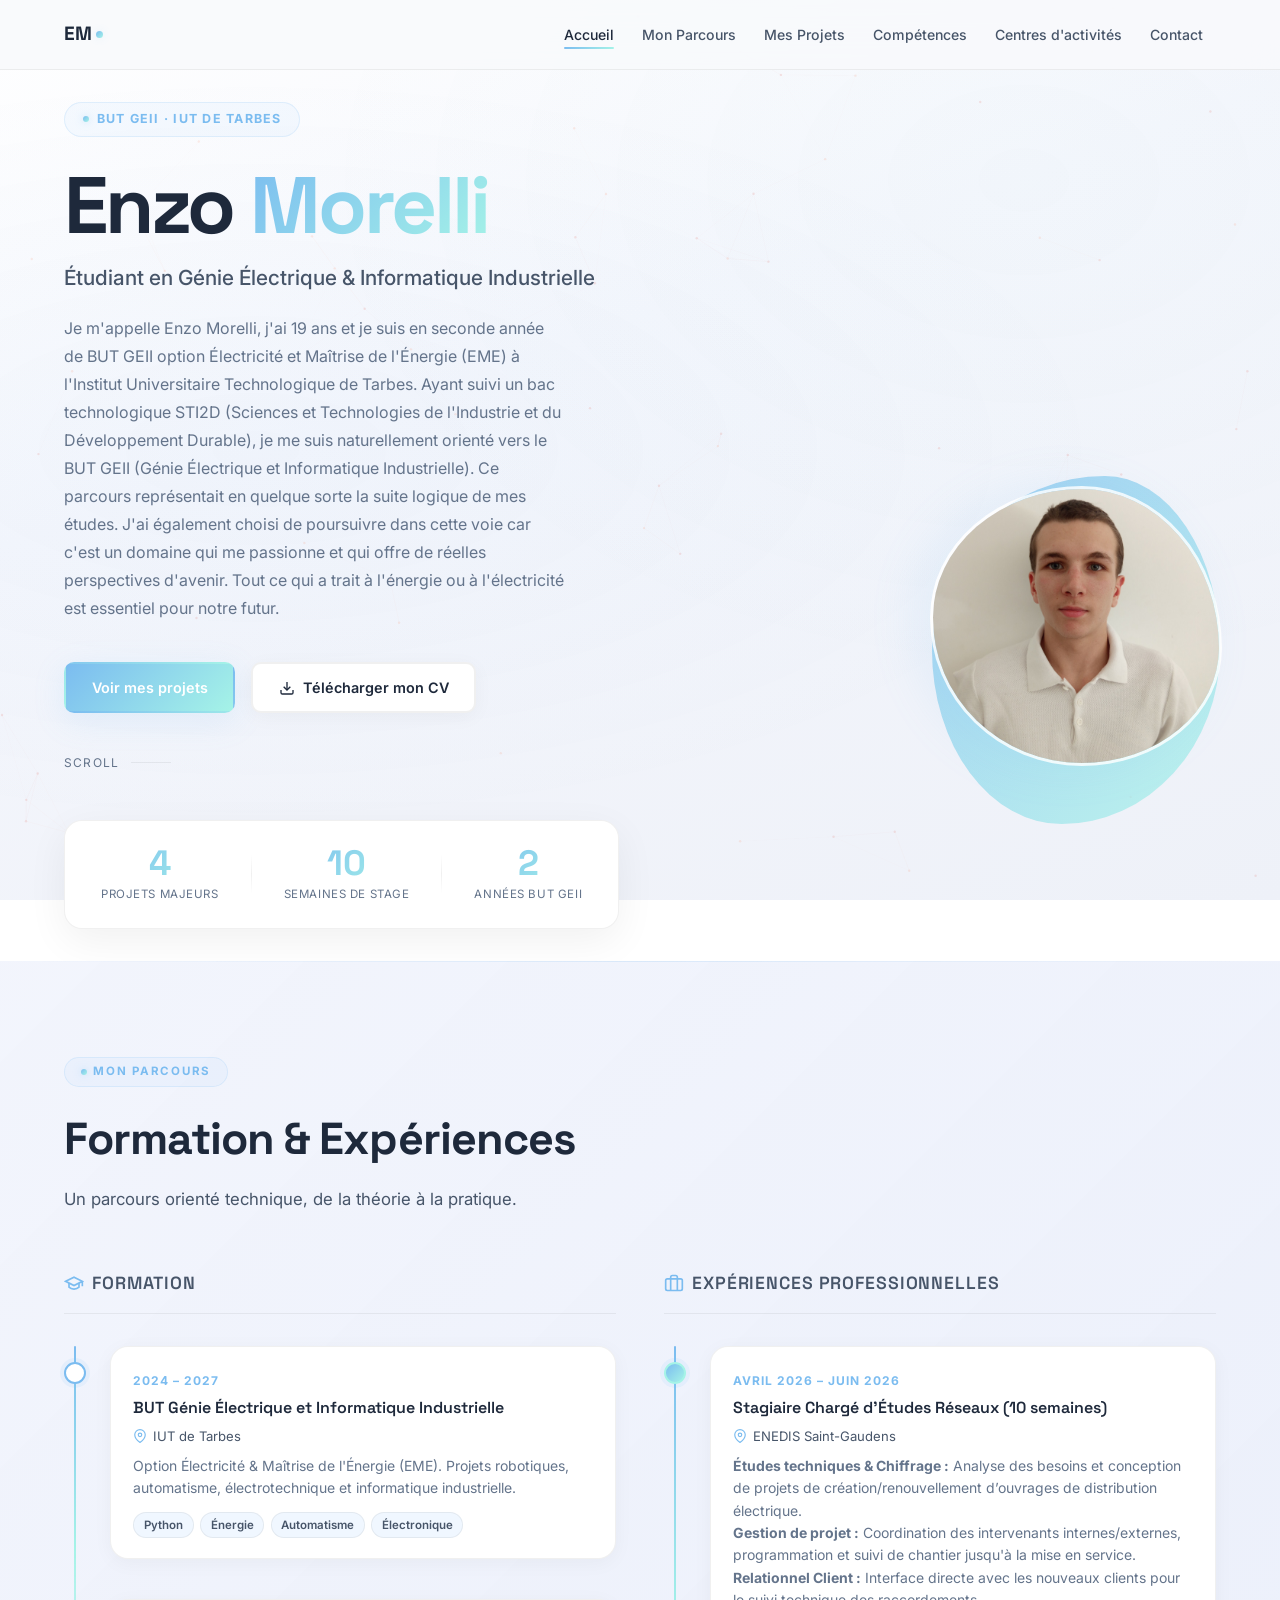
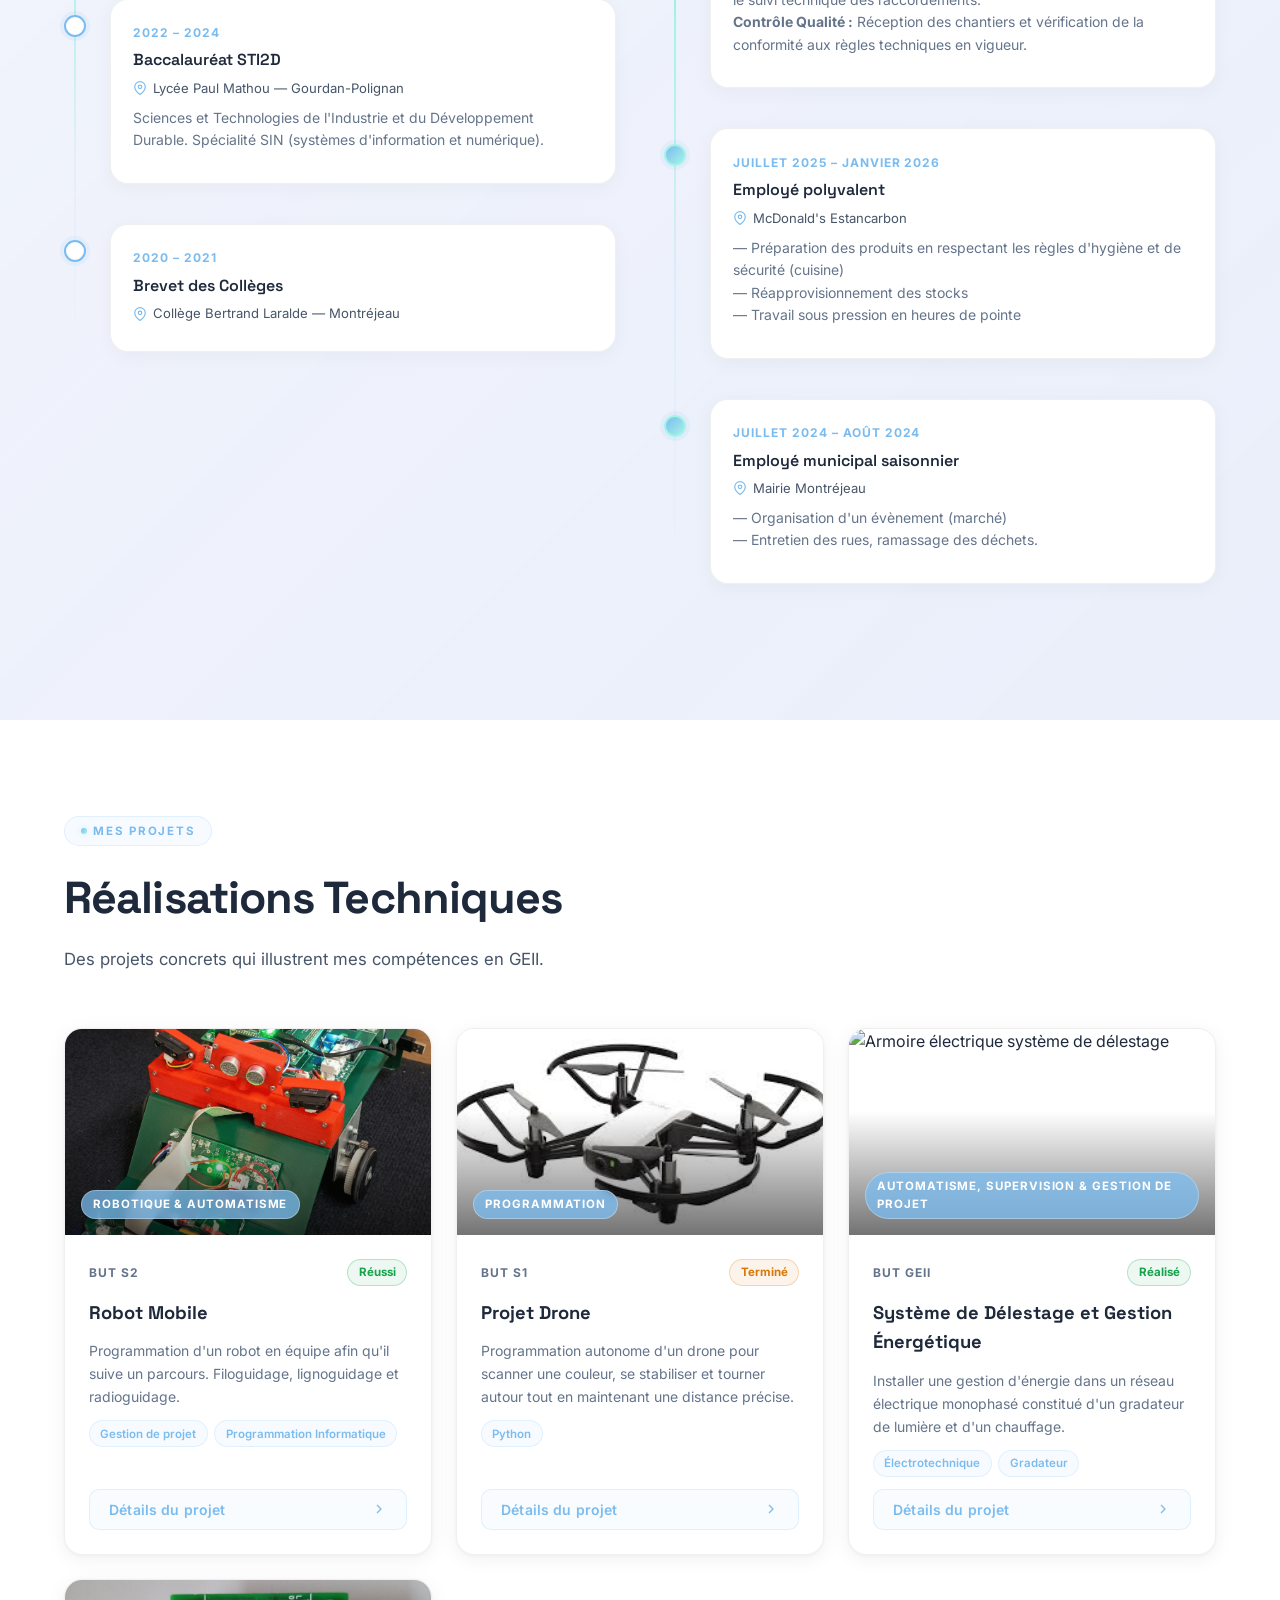
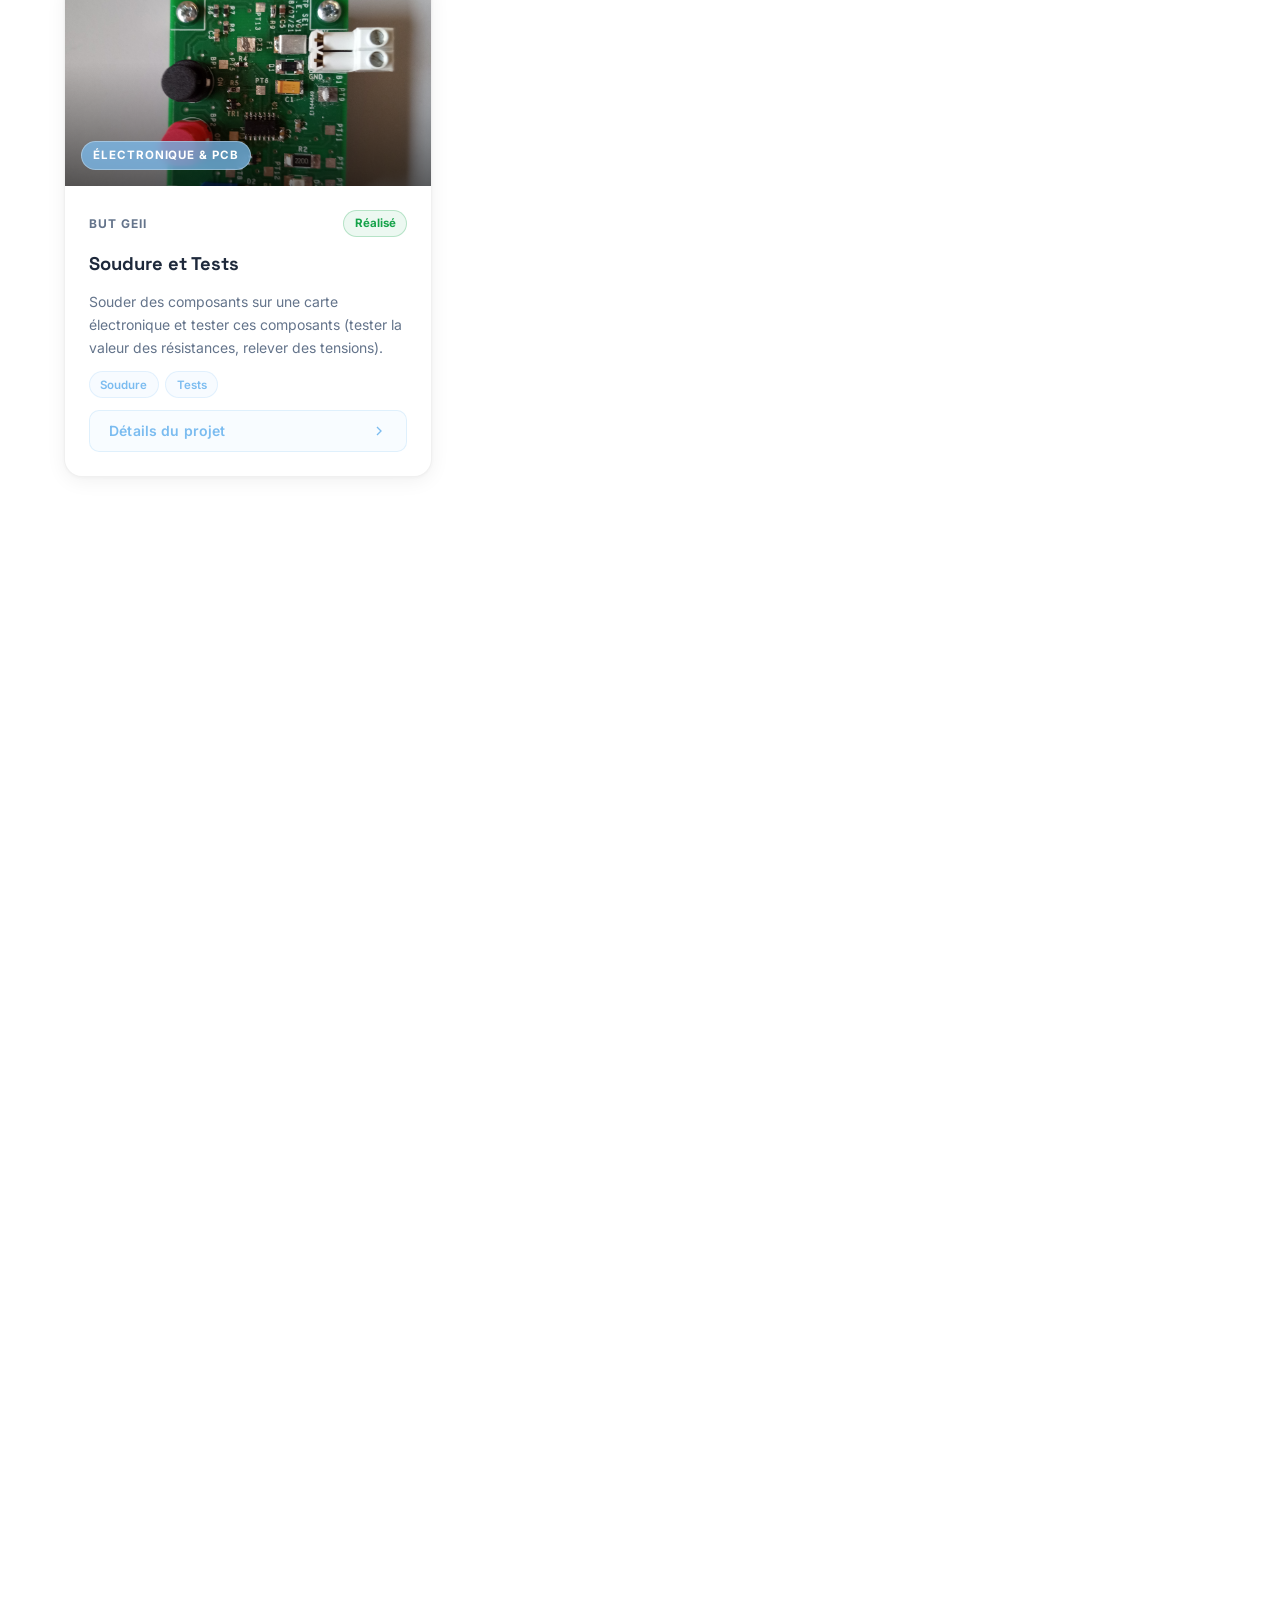
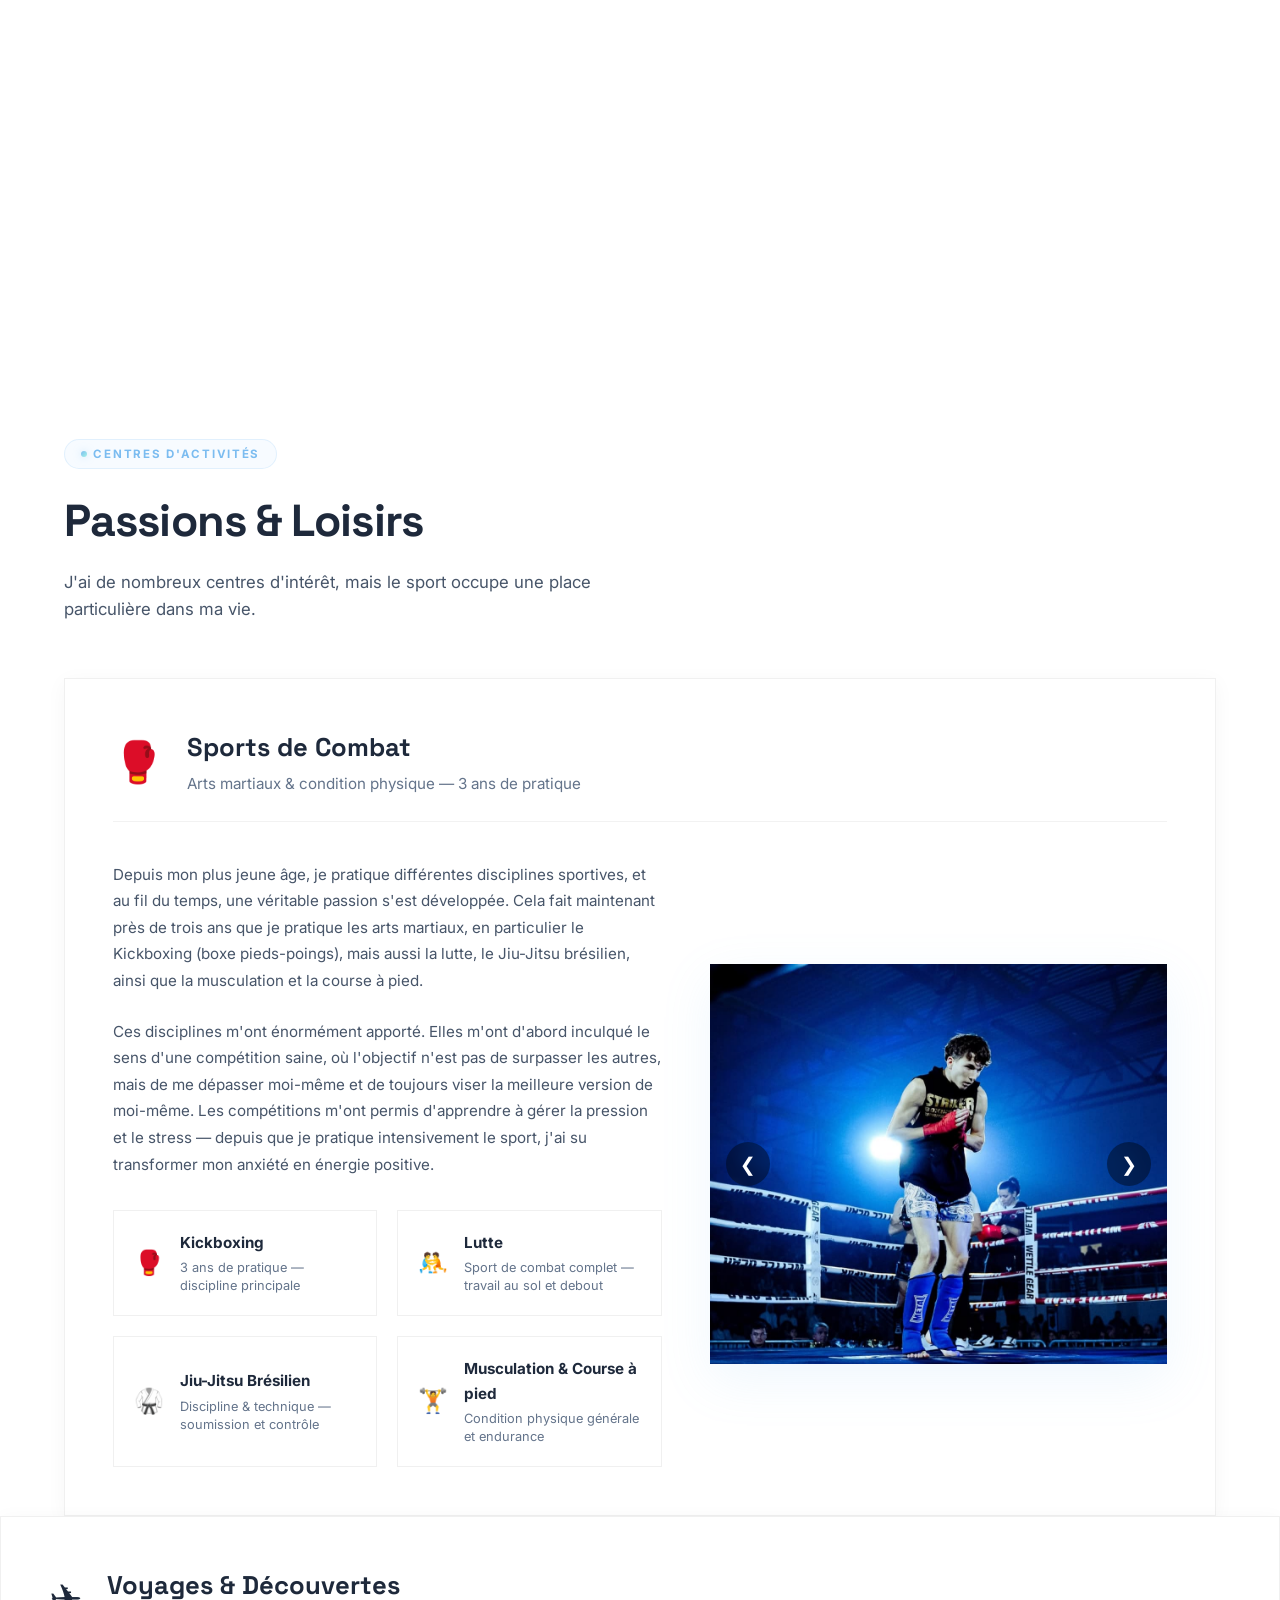
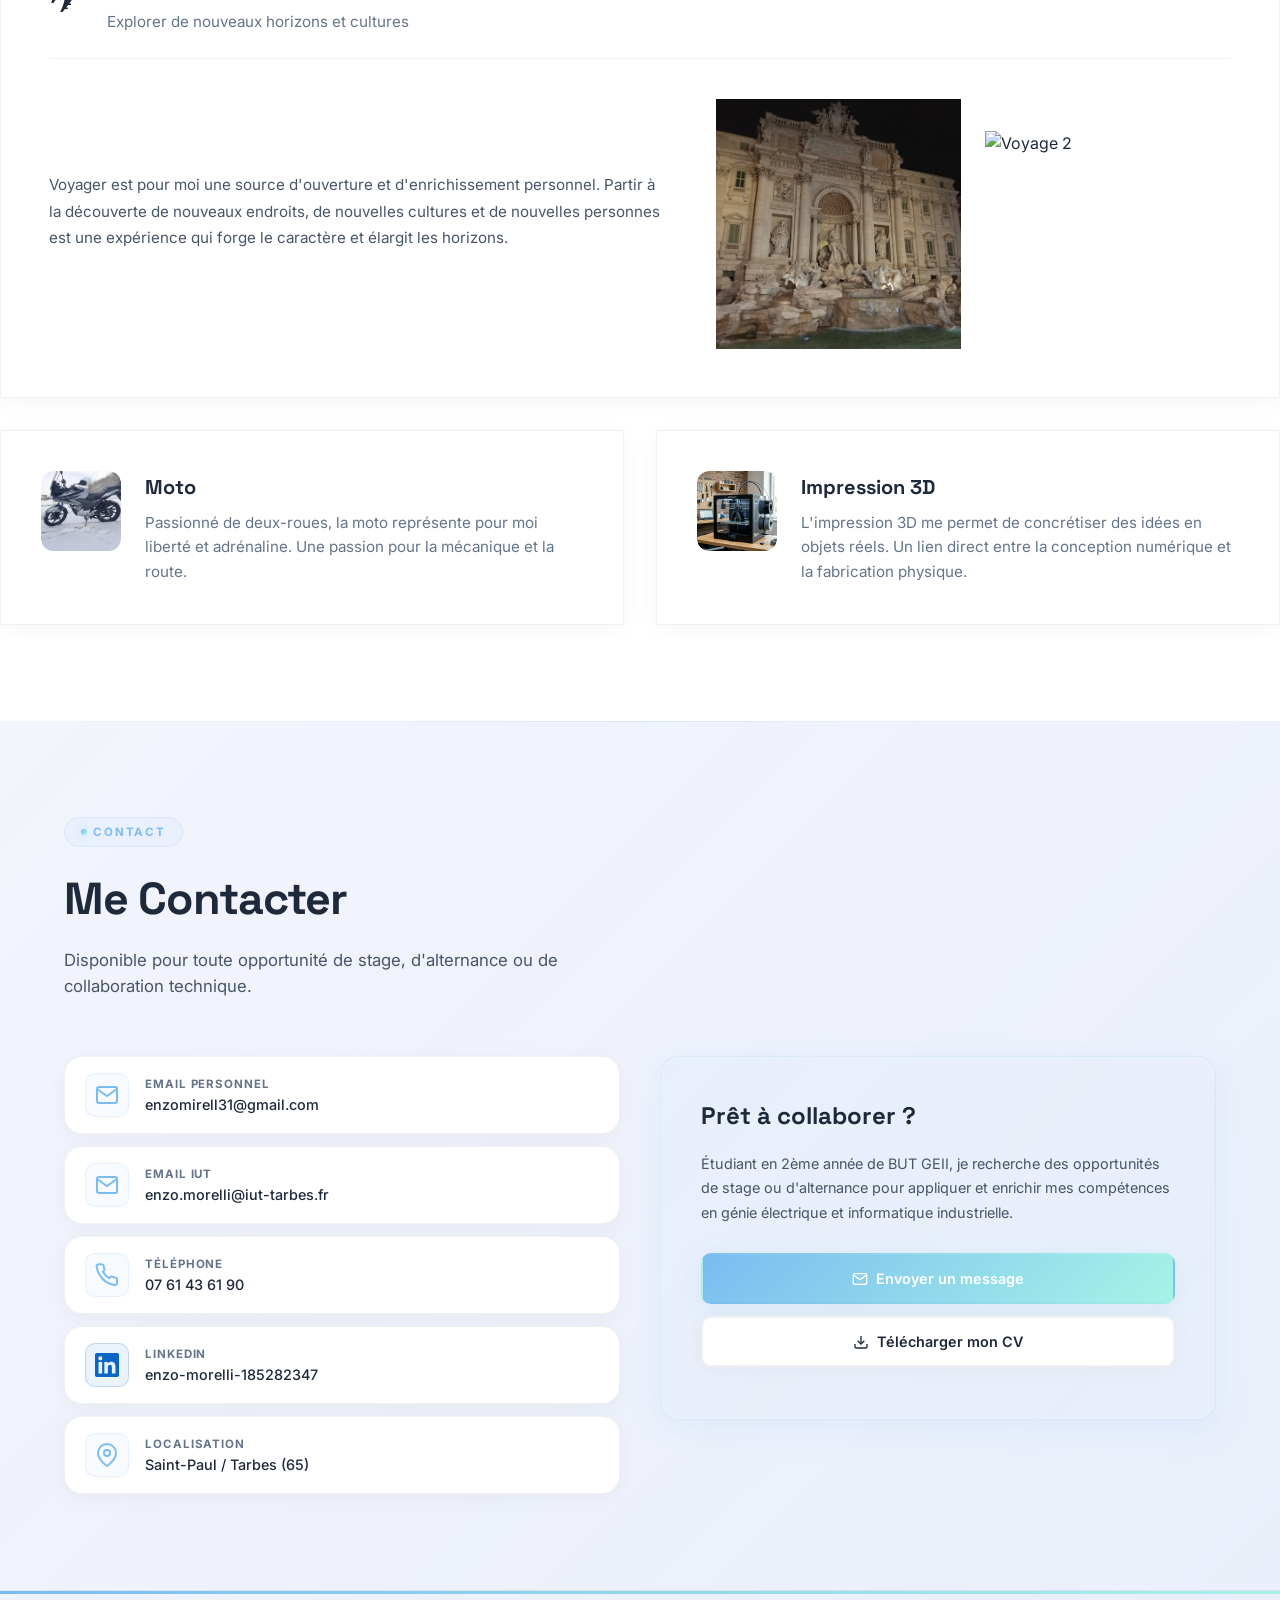
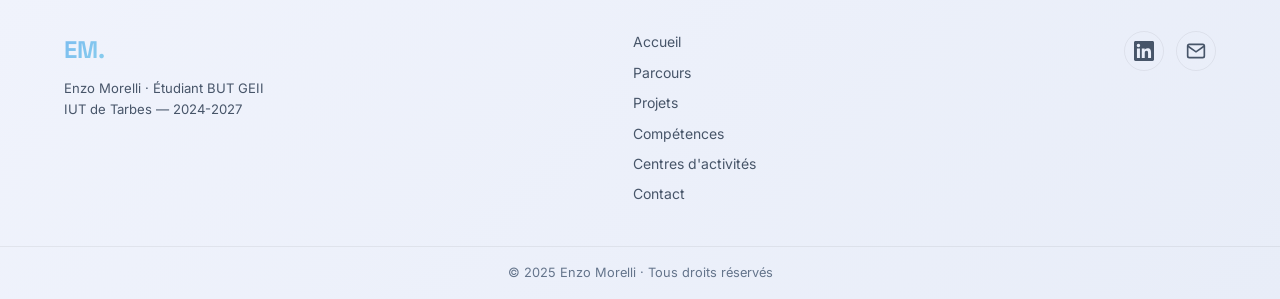
==== commit 2d885fa7: "Update index.html" ====
--- a/index.html
+++ b/index.html
@@ -51,7 +51,7 @@
         <p class="hero-subtitle">Étudiant en Génie Électrique &amp; Informatique Industrielle</p>
         <p class="hero-desc">
           Je m'appelle Enzo Morelli, j'ai 19 ans et je suis en seconde année de BUT GEII option Électricité et Maîtrise
-          de l'Énergie (EME) à l'Institut Universitaire de Tarbes.
+          de l'Énergie (EME) à l'Institut Universitaire Technologique de Tarbes.
           Ayant suivi un bac technologique STI2D (Sciences et Technologies de l'Industrie et du Développement
           Durable), je me suis naturellement orienté vers le BUT GEII (Génie Électrique et Informatique
           Industrielle). Ce parcours représentait en quelque sorte la suite logique de mes études. J'ai également
@@ -133,7 +133,7 @@
                   automatisme, électrotechnique et informatique industrielle.</p>
                 <div class="timeline-tags">
                   <span class="tag">Python</span>
-                  <span class="tag">Arduino</span>
+                  <span class="tag">Énergie</span>
                   <span class="tag">Automatisme</span>
                   <span class="tag">Électronique</span>
                 </div>
@@ -152,7 +152,7 @@
                   Lycée Paul Mathou — Gourdan-Polignan
                 </p>
                 <p class="timeline-desc">Sciences et Technologies de l'Industrie et du Développement Durable. Spécialité
-                  Énergie.</p>
+                  SIN (systèmes d'information et numérique).</p>
               </div>
             </div>
             <div class="timeline-item">
@@ -278,8 +278,8 @@
             <p class="project-excerpt">Programmation d'un robot en équipe afin qu'il suive un parcours. Filoguidage,
               lignoguidage et radioguidage.</p>
             <div class="project-tech">
-              <span class="tech-badge">Capteurs</span>
-              <span class="tech-badge">Automatisme</span>
+              <span class="tech-badge">Gestion de projet</span>
+              <span class="tech-badge">Programmation Informatique</span>
             </div>
             <button class="btn btn-details" data-modal="modal-robot">
               Détails du projet
@@ -297,7 +297,7 @@
             <div class="project-img-overlay">
               <span class="project-category">Programmation</span>
             </div>
-            <figcaption>« photo libre de droits prise sur internet --- même modèle de drone que pendant le projet »</figcaption>
+            <figcaption>« photo libre de droits prise sur internet --- même modèle de drone que celui du projet »</figcaption>
           </figure>
           <div class="project-body">
             <div class="project-meta">
@@ -305,8 +305,8 @@
               <div class="project-status partial">Terminé</div>
             </div>
             <h3 class="project-title">Projet Drone</h3>
-            <p class="project-excerpt">Programmation autonome d'un drone pour scanner le sol, trouver la couleur orange,
-              et maintenir une distance précise.</p>
+            <p class="project-excerpt">Programmation autonome d'un drone pour scanner une couleur, se stabiliser et tourner autour
+              tout en maintenant une distance précise.</p>
             <div class="project-tech">
               <span class="tech-badge">Python</span>
             </div>
@@ -324,7 +324,7 @@
           <figure class="project-img-wrap">
             <img src="images/automate.jpg" alt="Armoire électrique système de délestage" class="project-img" loading="lazy" />
             <div class="project-img-overlay">
-              <span class="project-category">Électrotechnique &amp; Énergie</span>
+              <span class="project-category">Automatisme, supervision &amp; Gestion de projet</span>
             </div>
             <figcaption>« photo du gradateur -- projet tutoré -- prise par Enzo Morelli »</figcaption>
           </figure>
@@ -369,7 +369,6 @@
             <div class="project-tech">
               <span class="tech-badge">Soudure</span>
               <span class="tech-badge">Tests</span>
-              <span class="tech-badge">Oscilloscope</span>
             </div>
             <button class="btn btn-details" data-modal="modal-soudure">
               Détails du projet
@@ -419,7 +418,7 @@
             </div>
             <div class="skill-card">
               <figure class="skill-img-wrap">
-                <img src="images/python_code.png" alt="Informatique Industrielle" />
+                <img src="images/python_code.jpg" alt="Informatique Industrielle" />
                 <figcaption>« photo d'un programme généré avec l'IA »</figcaption>
               </figure>
               <h4>Informatique Industrielle</h4>
@@ -507,9 +506,9 @@
             <div class="softskill-item">
               <div class="softskill-icon">🔍</div>
               <div>
-                <strong>Curiosité et soif d'apprendre</strong>
-                <p>Mon orientation en GEII est le fruit d'une réelle curiosité pour les domaines techniques, que je
-                  continue d'explorer avec intérêt.</p>
+                <strong>Curiosité</strong>
+                <p>Je suis une personne curieuse. Lors des projets quand il me manque des informations ou que je dois faire des recherches, 
+                  qu'elles soient professionnelles ou personnelles, je n'hésite pas a faire des recherches sur internet.</p>
               </div>
             </div>
           </div>
@@ -594,7 +593,7 @@
                 <figcaption>« Photos prises lors du Trophée des champions -- Lourdes »</figcaption>
               </figure>
               <figure class="carousel-slide slide-prev">
-                <img src="images/boxe-3.JPG" alt="Boxe 3" loading="lazy" />
+                <img src="images/boxe-3.jpg" alt="Boxe 3" loading="lazy" />
                 <figcaption>« Photos prises lors du Trophée des champions -- Lourdes »</figcaption>
               </figure>
             </div>
@@ -602,9 +601,6 @@
               onclick="moveCarousel(-1)">&#10094;</button>
             <button class="carousel-btn next-btn" aria-label="Image suivante"
               onclick="moveCarousel(1)">&#10095;</button>
-            <div class="sport-badge" style="z-index: 10;">
-              <strong>3 ans</strong>
-              <span>de sports de combat</span>
             </div>
           </div>
         </div>
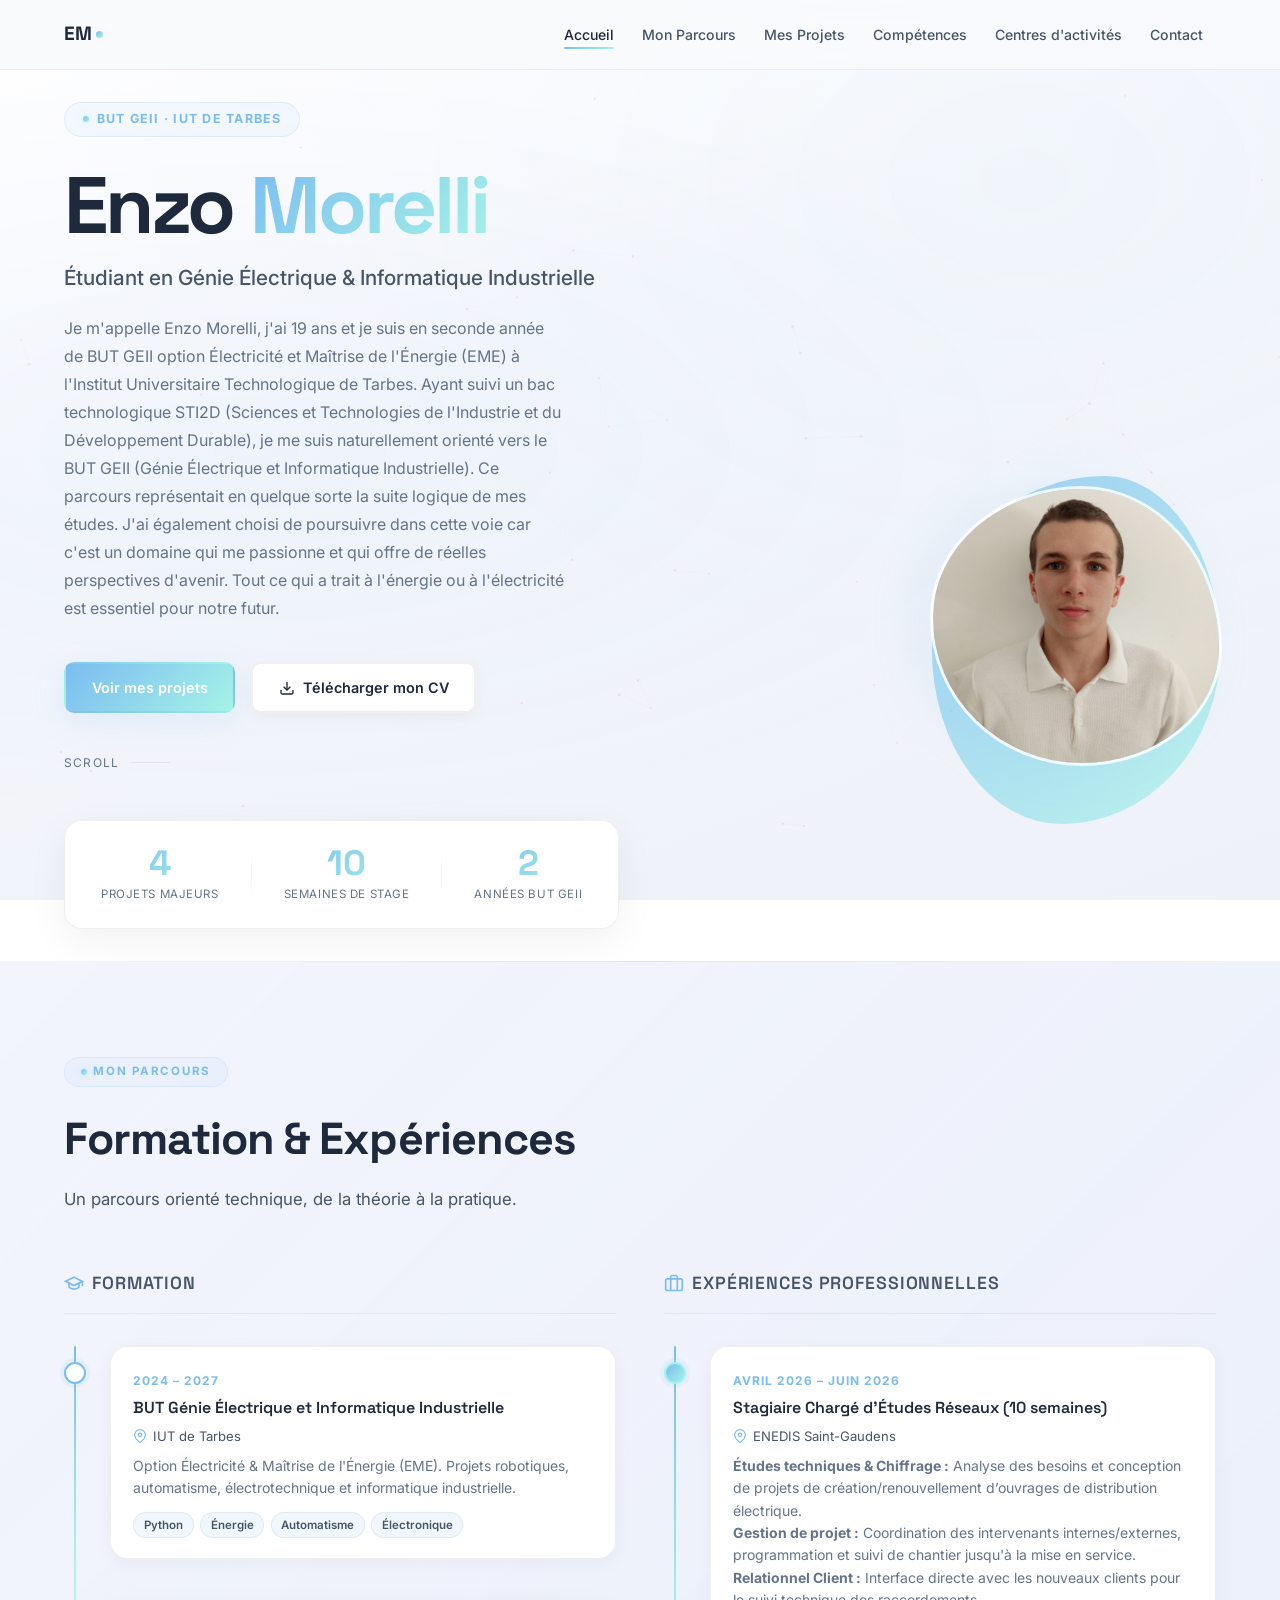
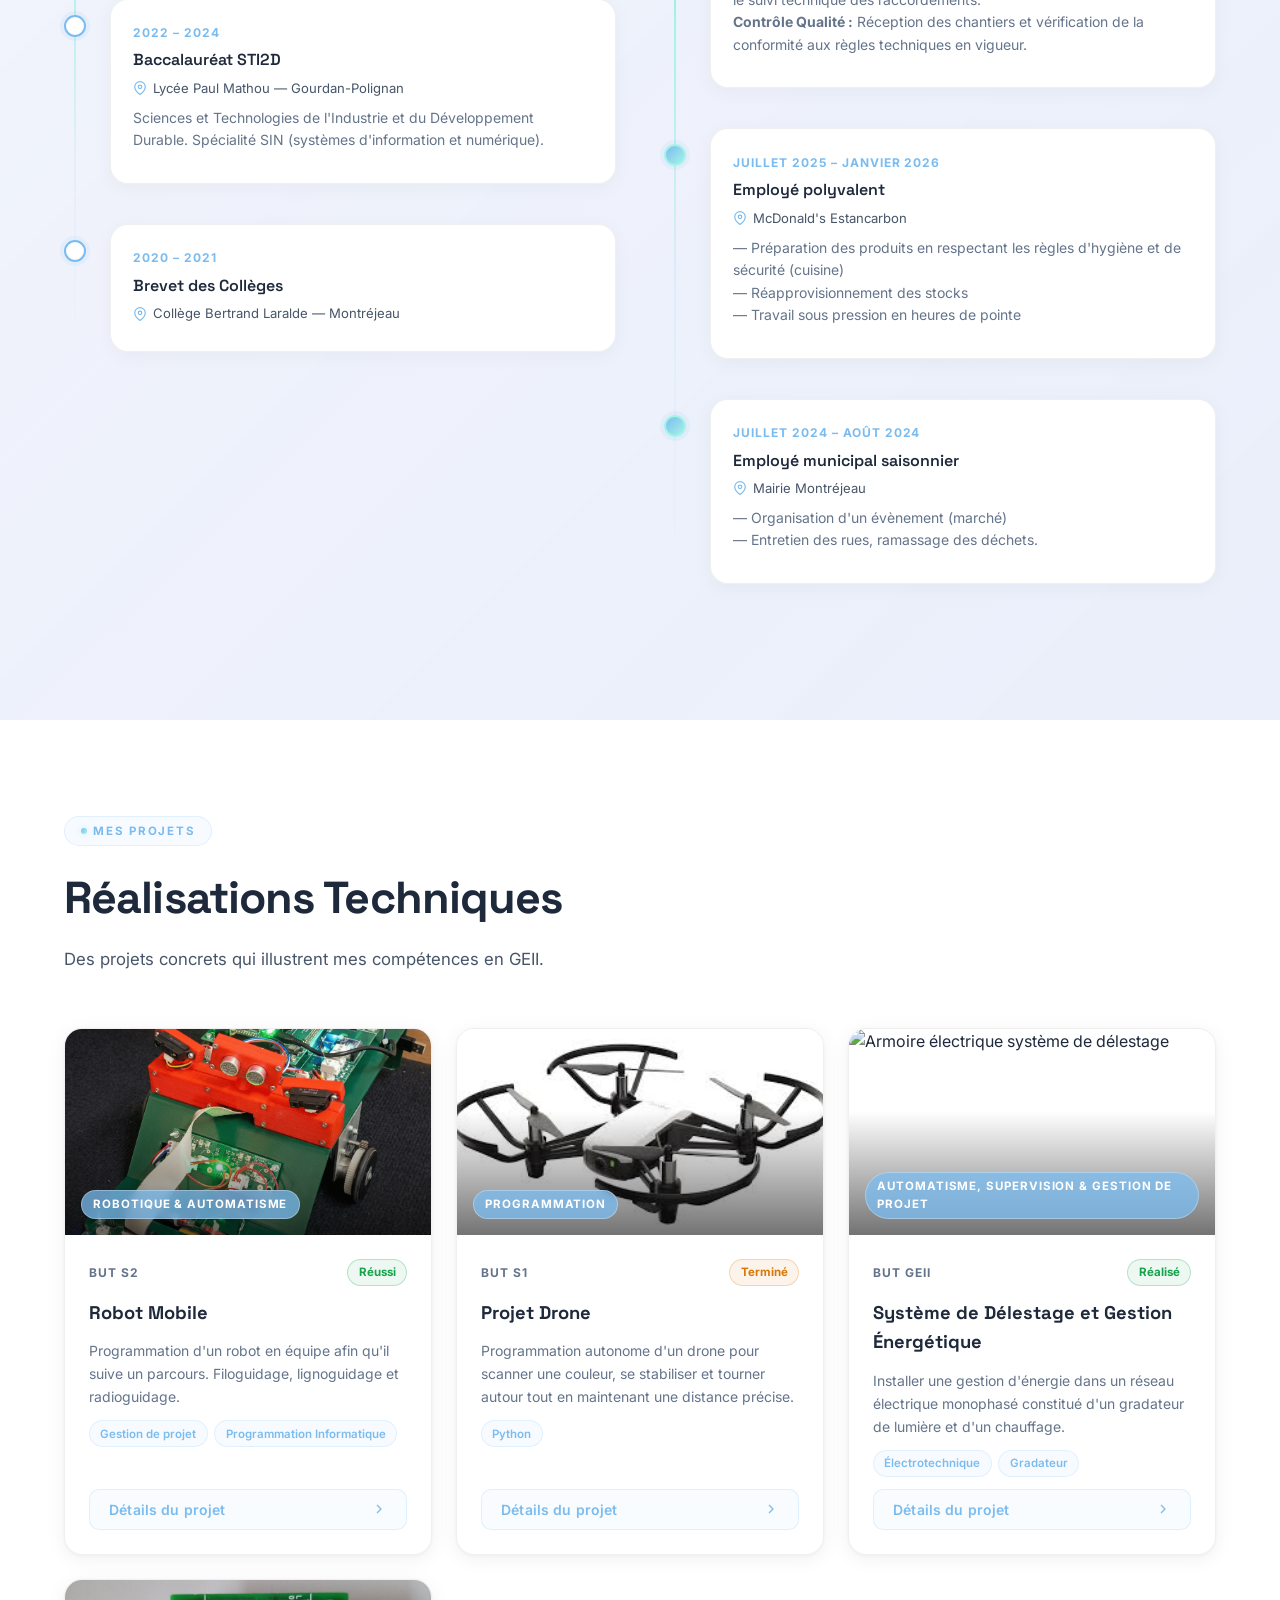
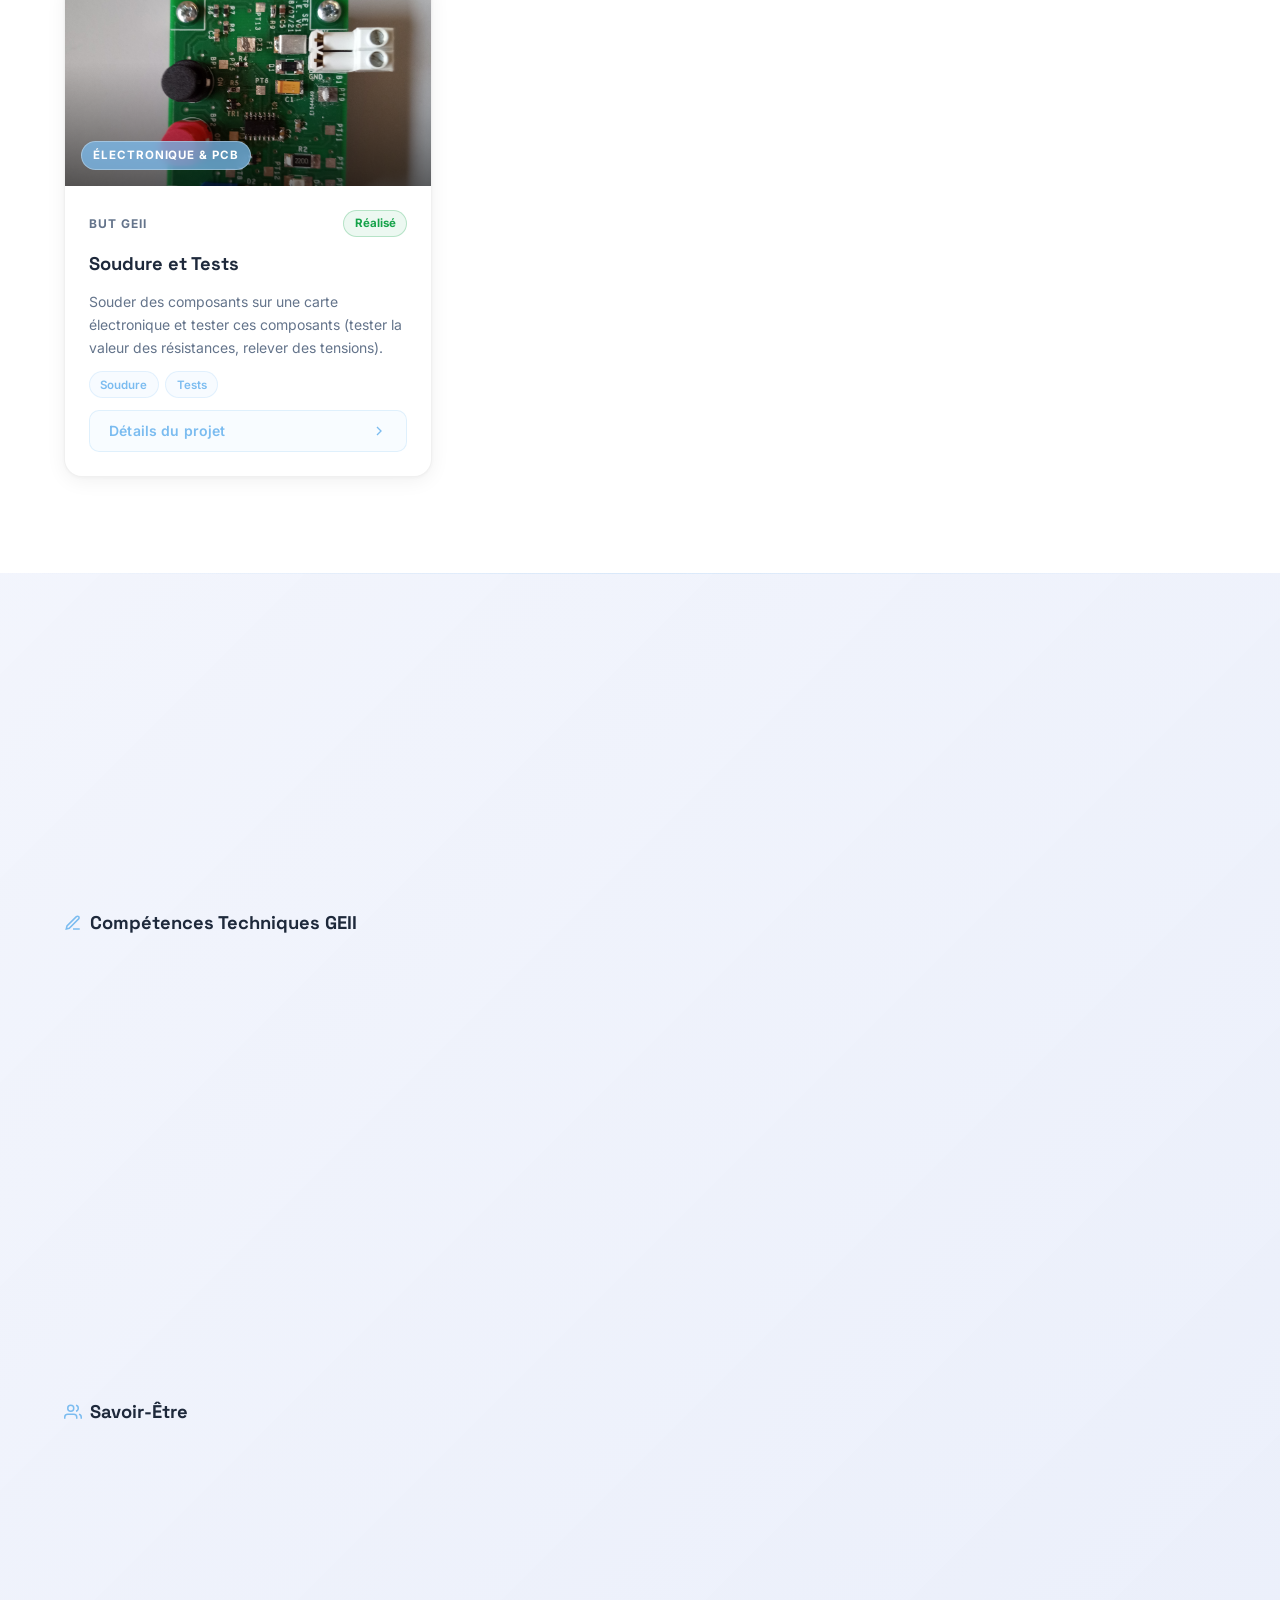
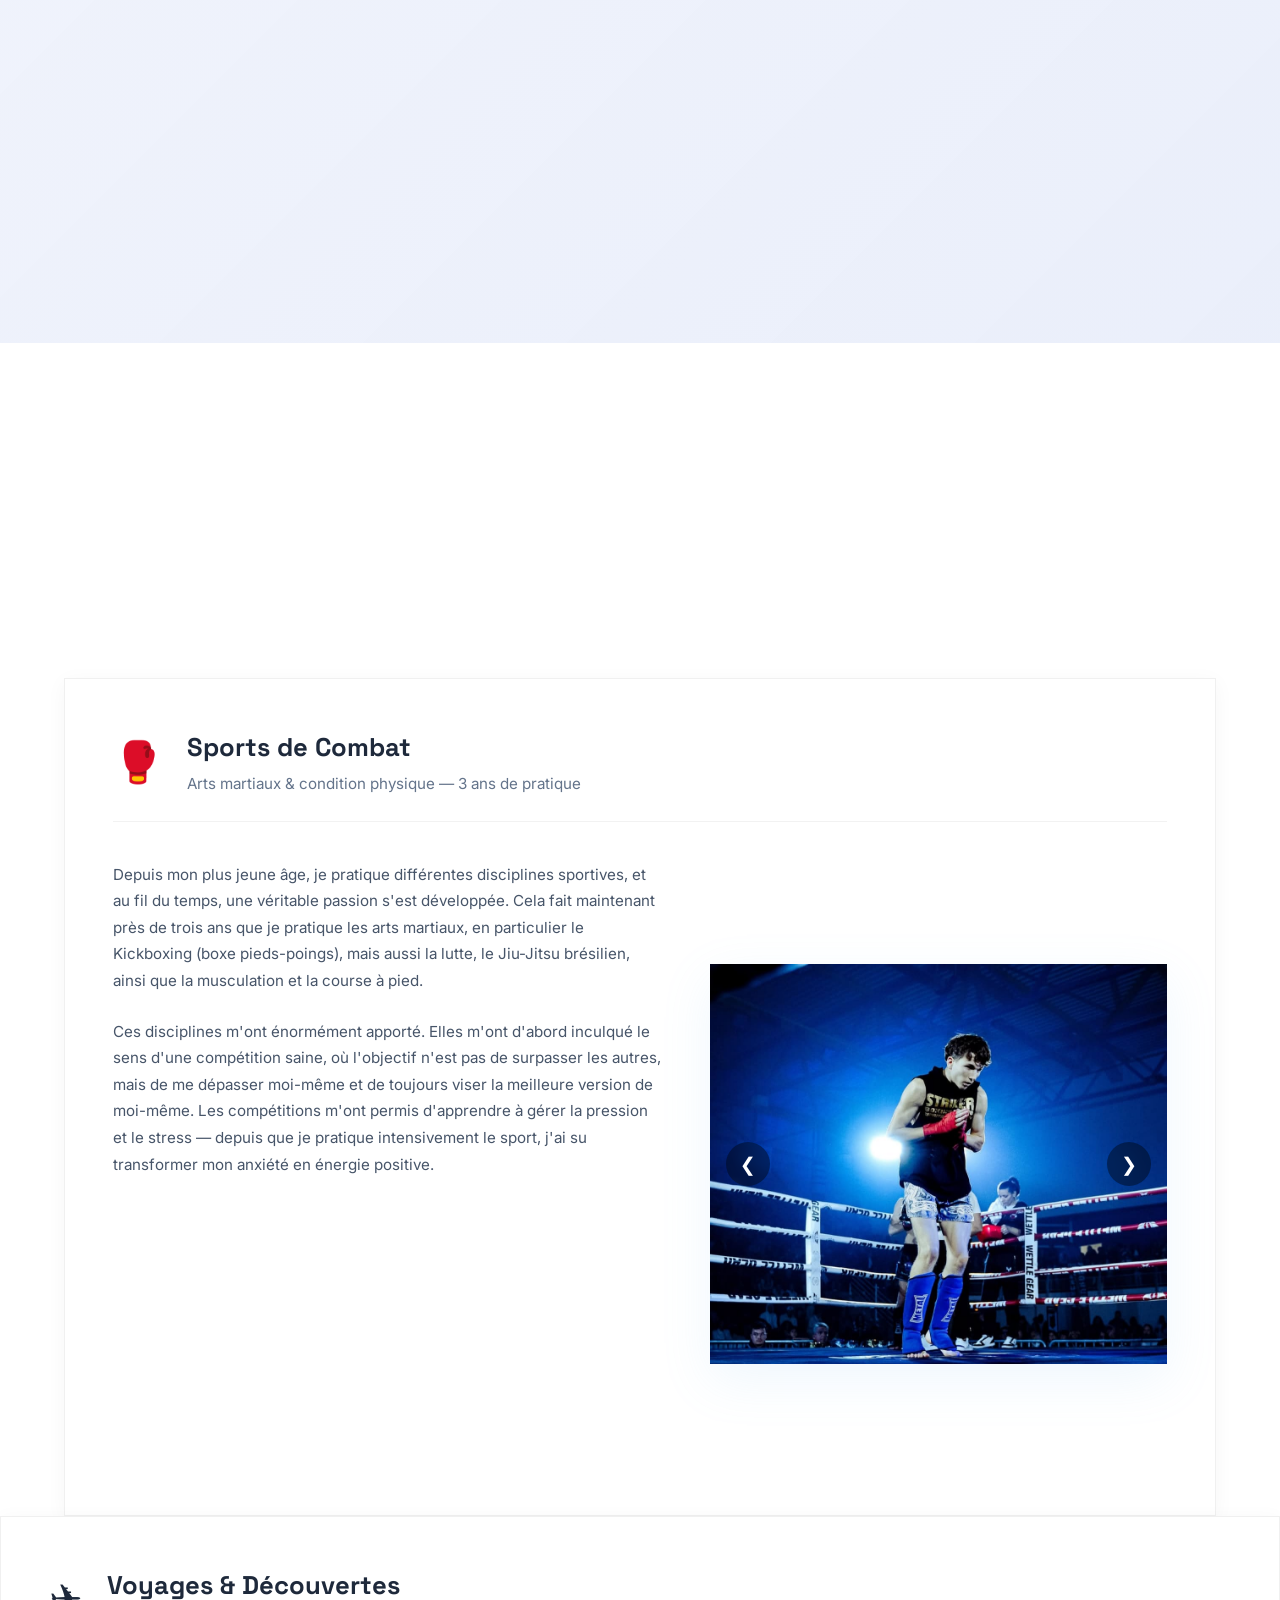
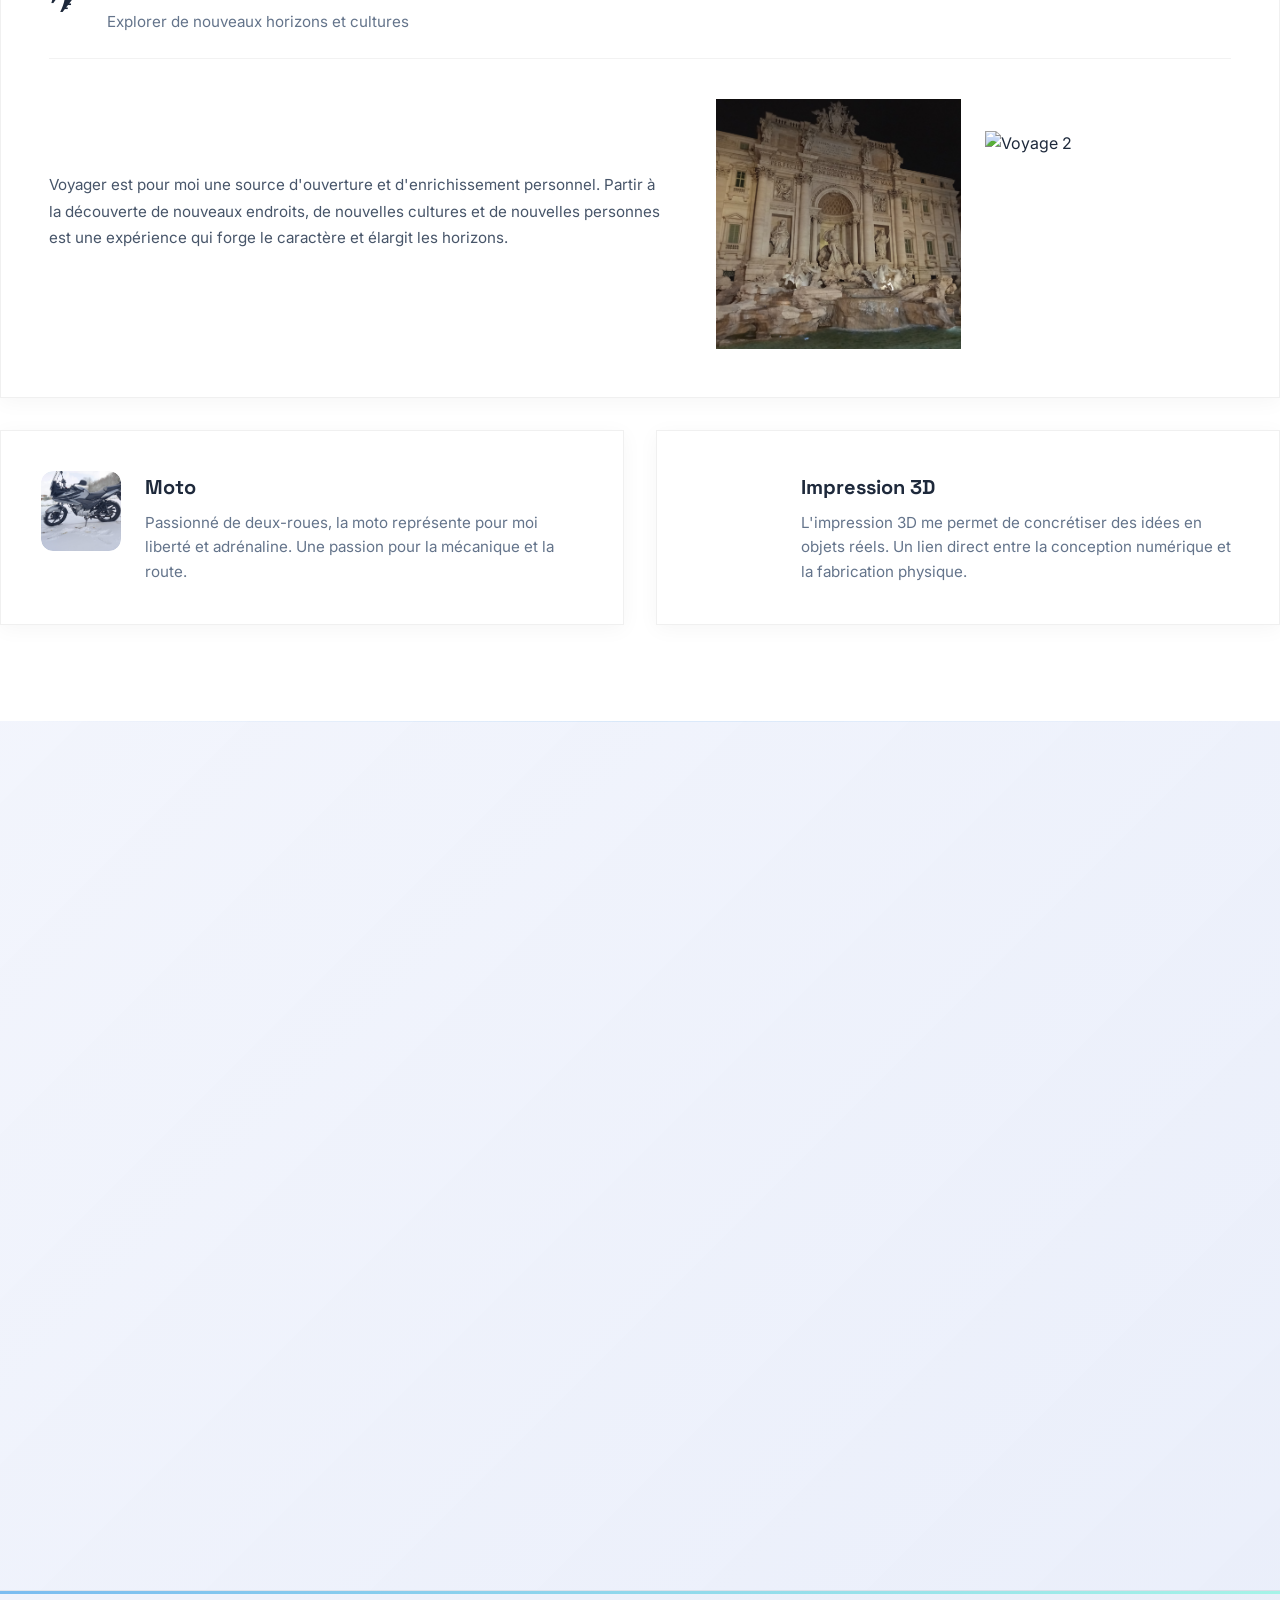
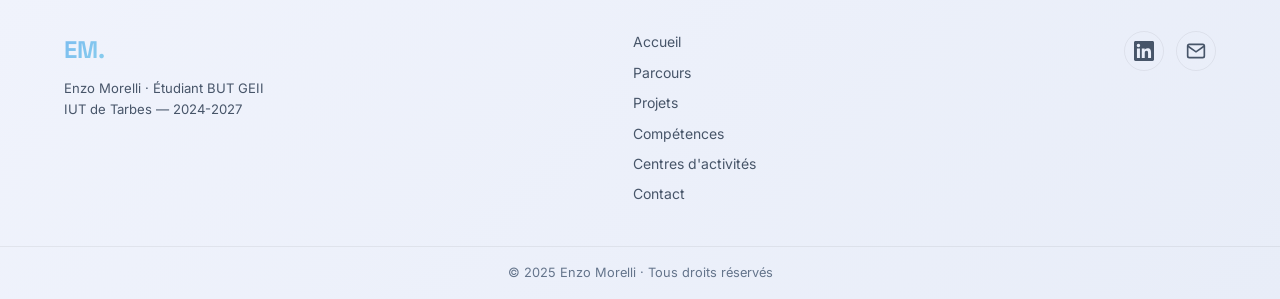
==== commit f2b2ac4d: "Update index.html" ====
--- a/index.html
+++ b/index.html
@@ -650,11 +650,14 @@
           </div>
         </div>
         <div class="activite-mini-card">
-          <div class="voyage-photo-wrap"
-            style="width: 80px; height: 80px; flex-shrink: 0; box-shadow: none; border-radius: 12px; transform: none; margin-top: 0;">
-            <img src="images/impression.jpg" alt="Impression 3D" class="voyage-photo"
-              style="border-radius: 12px; height: 100%; object-fit: cover;" />
-          </div>
+          <div class="voyage-photo-wrap" 
+     style="width: 80px; height: 80px; flex-shrink: 0; box-shadow: none; border-radius: 12px; transform: none; margin-top: 0; overflow: hidden;">
+  <video autoplay loop muted playsinline class="voyage-photo" 
+         style="border-radius: 12px; height: 100%; width: 100%; object-fit: cover;">
+    <source src="images/3d.mp4" type="video/mp4">
+    Votre navigateur ne supporte pas la lecture de vidéos.
+  </video>
+</div>
           <div class="activite-mini-body">
             <h4 class="activite-mini-title">Impression 3D</h4>
             <p class="activite-mini-desc">L'impression 3D me permet de concrétiser des idées en objets réels. Un lien
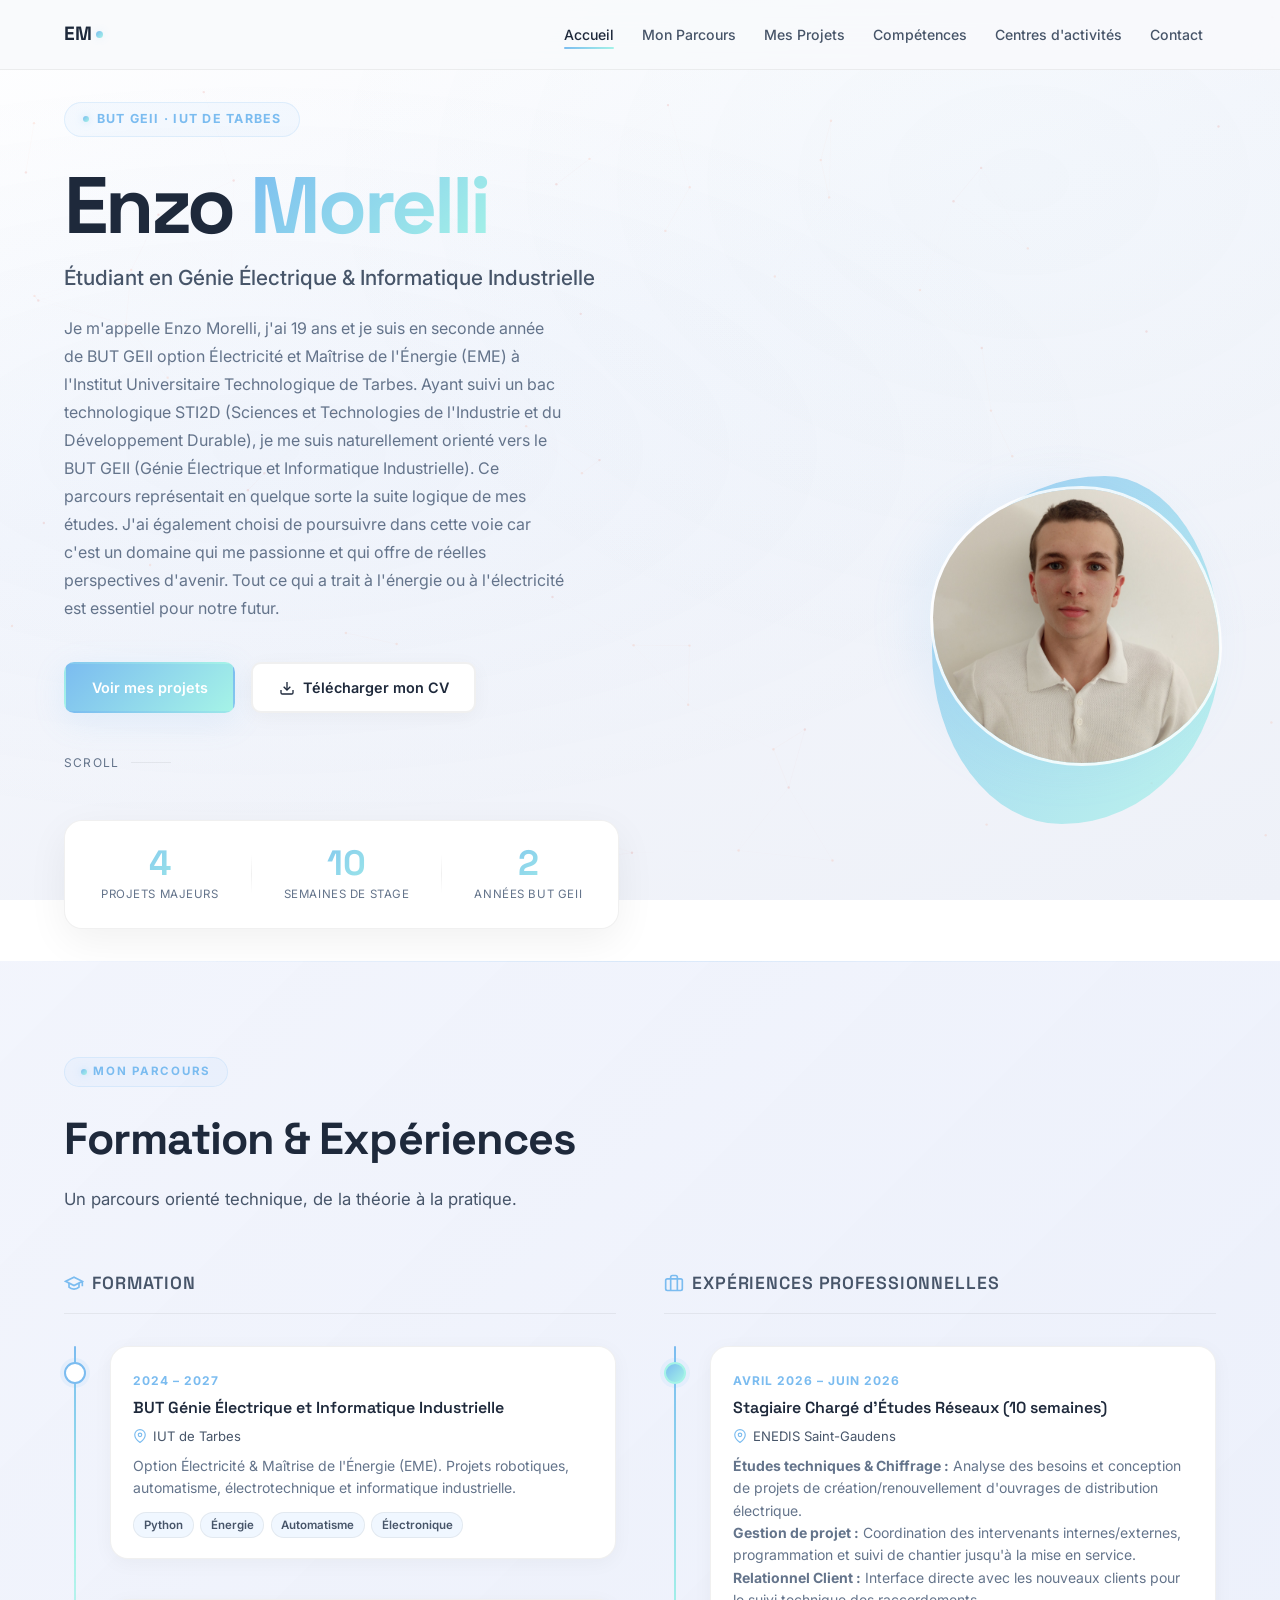
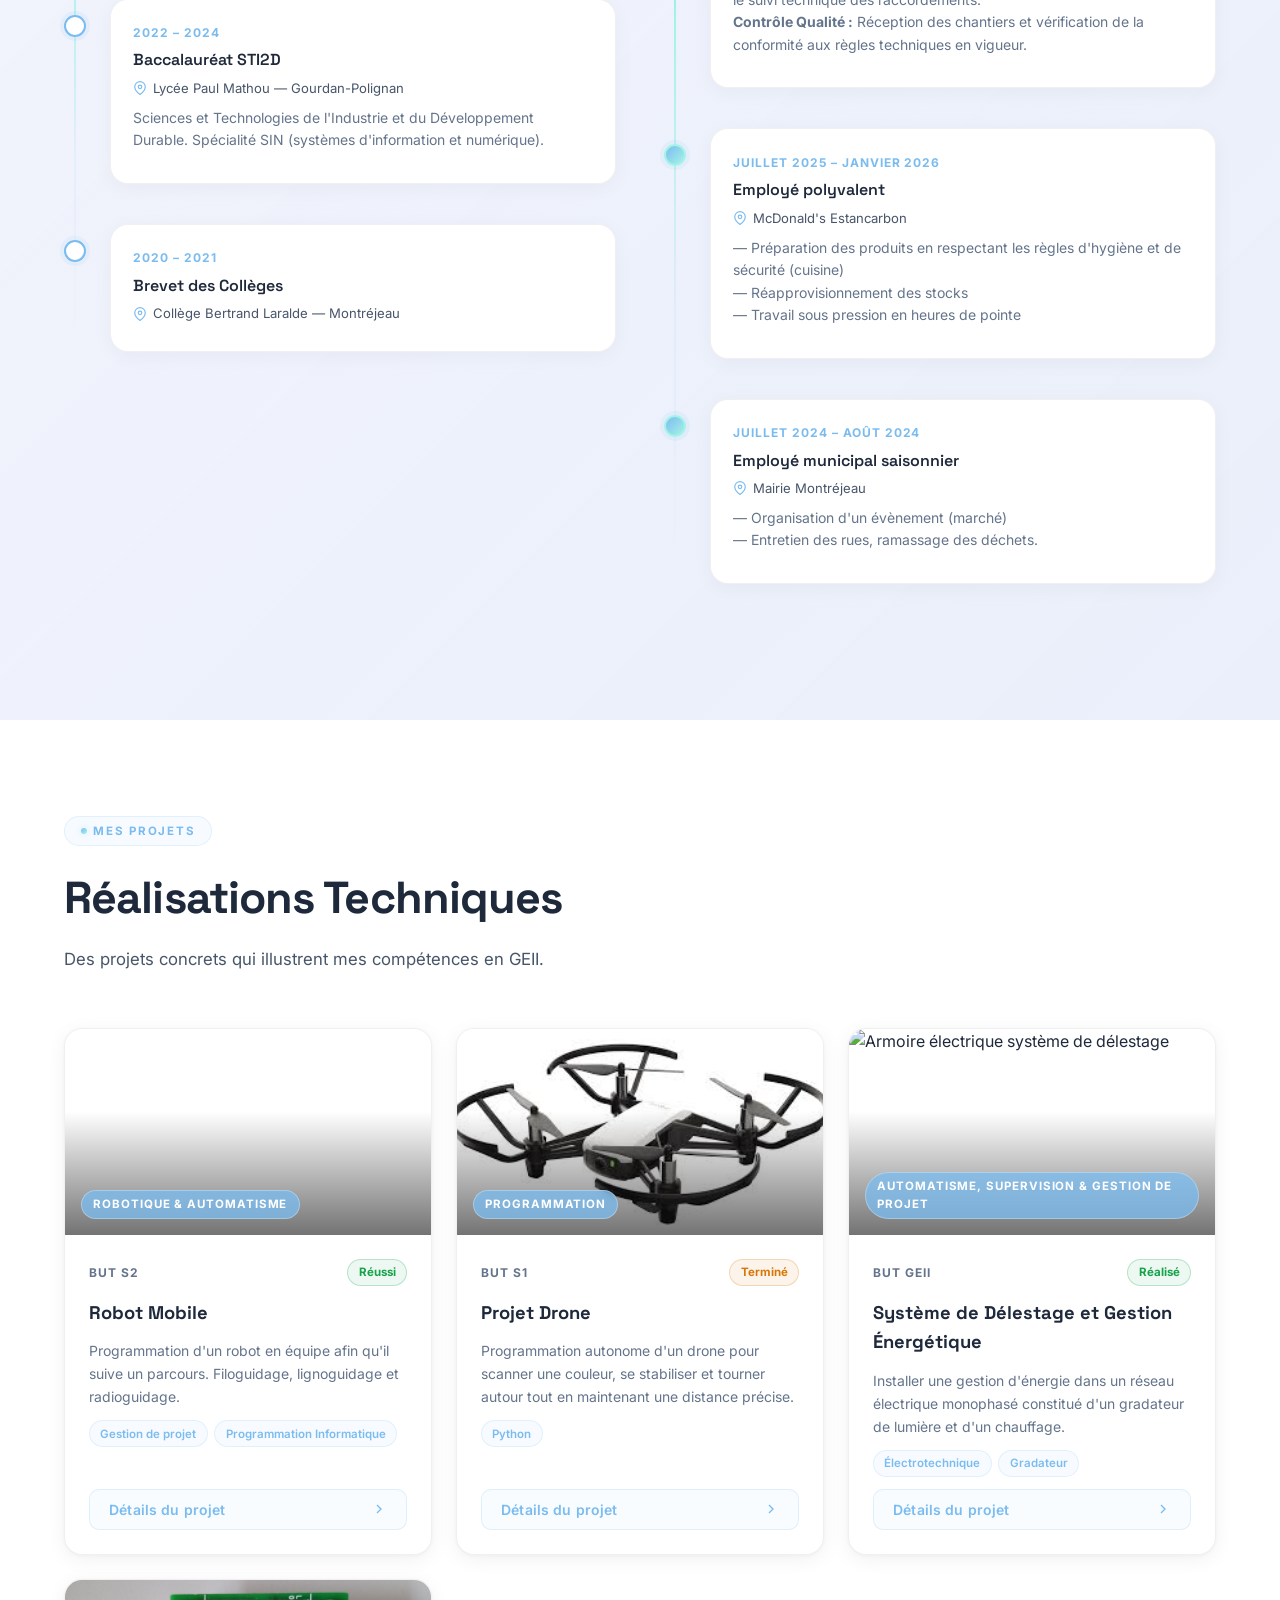
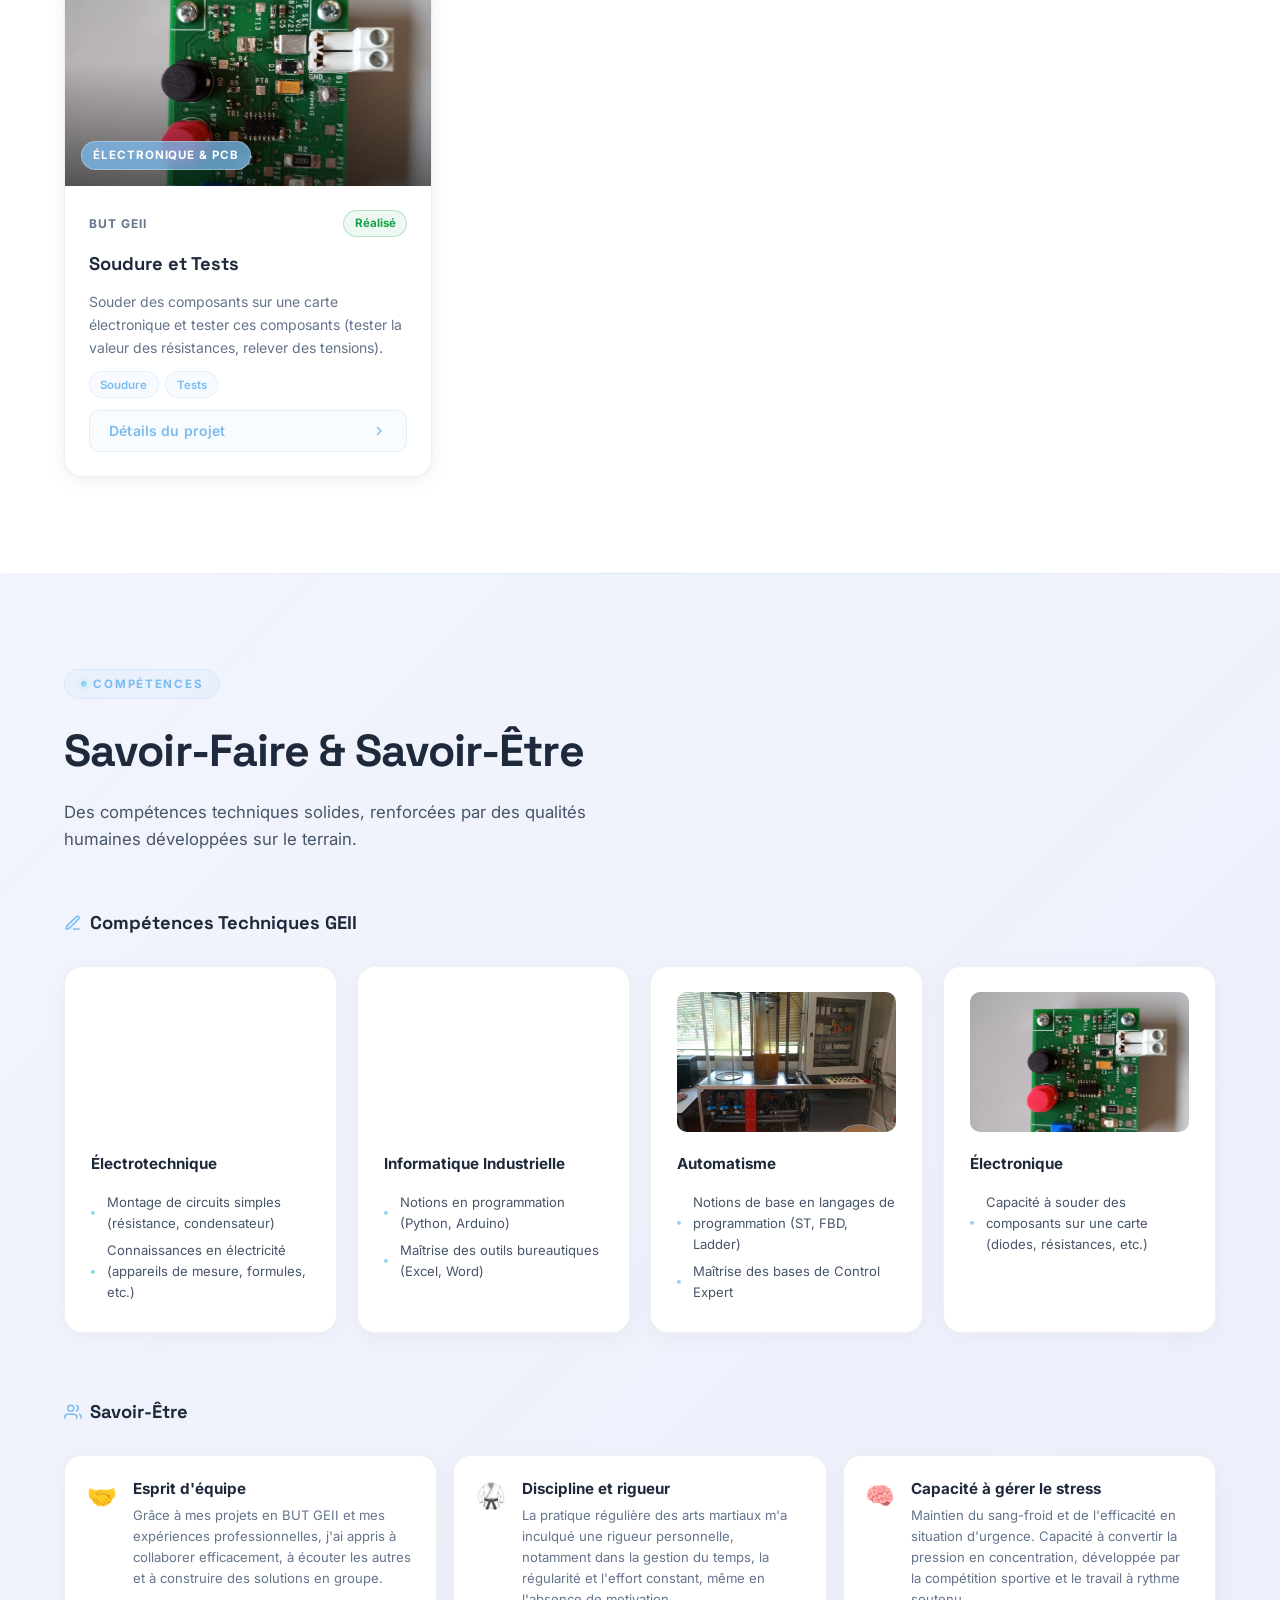
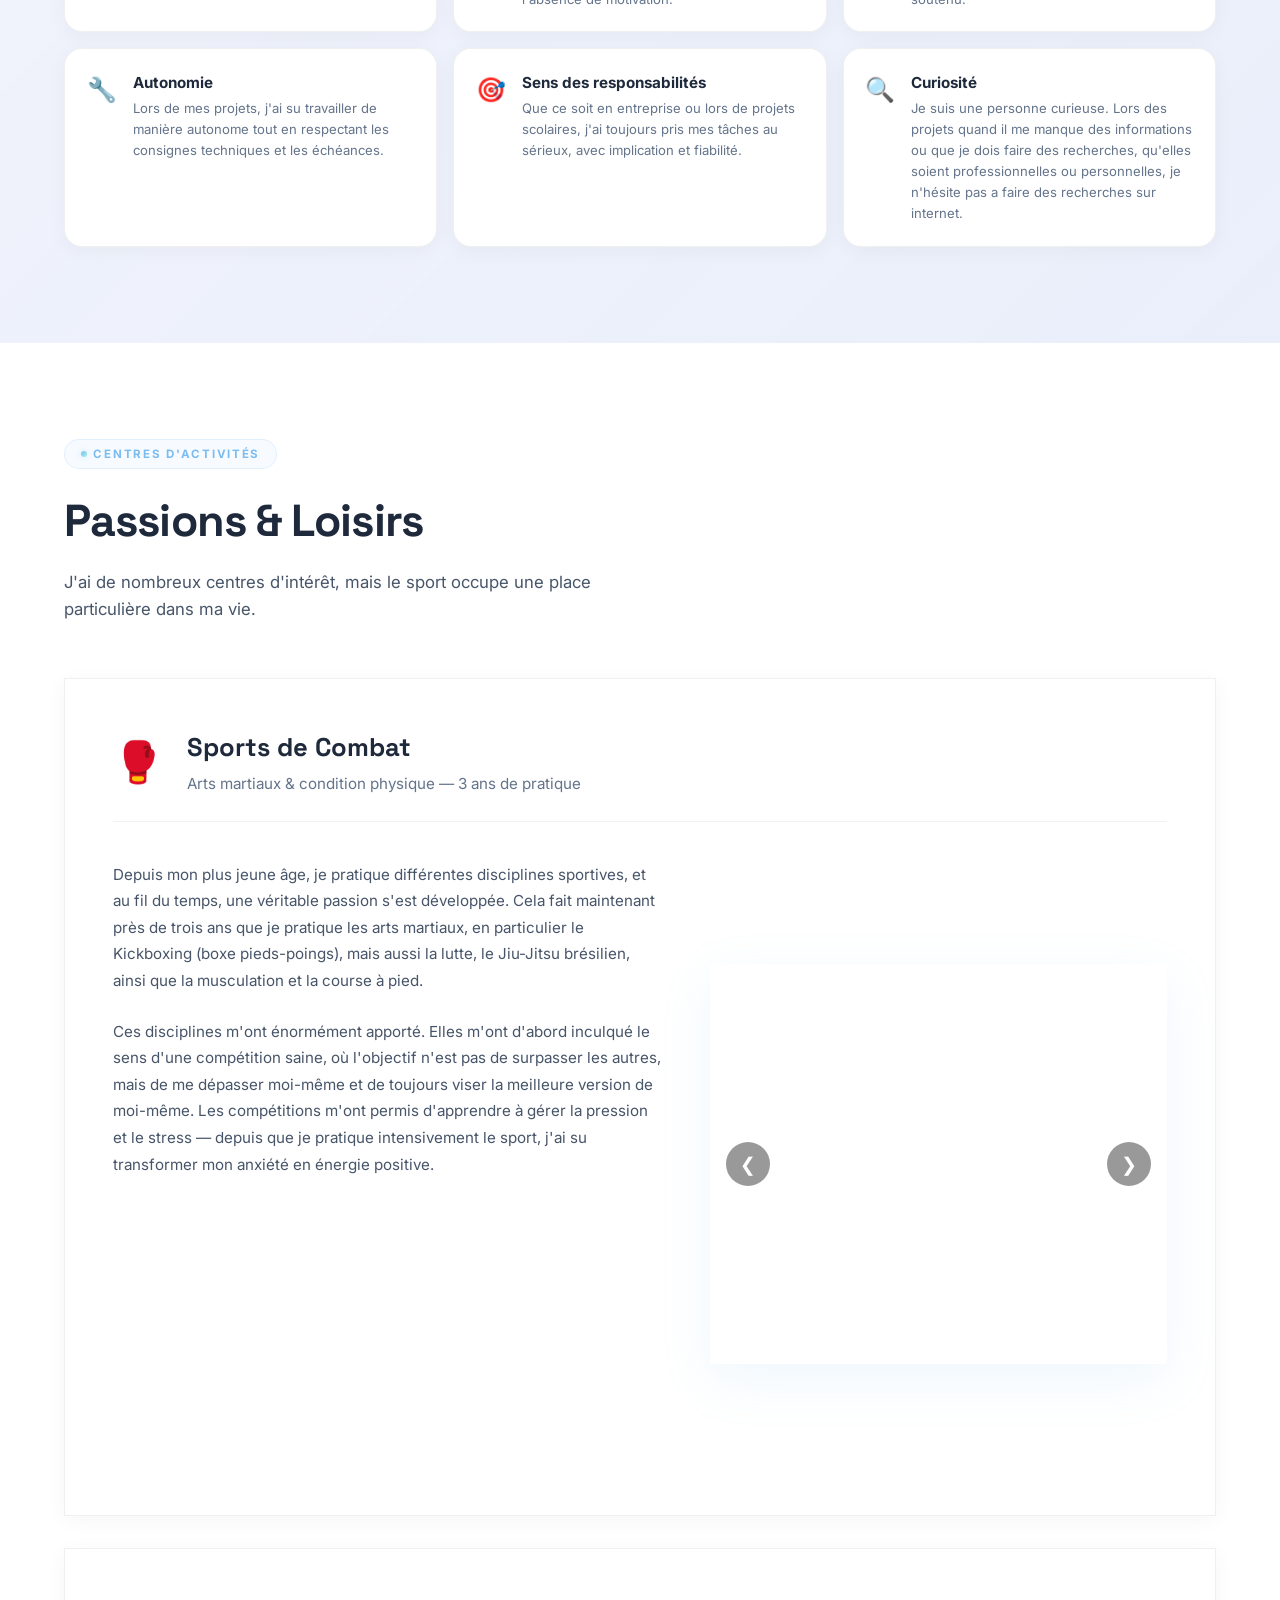
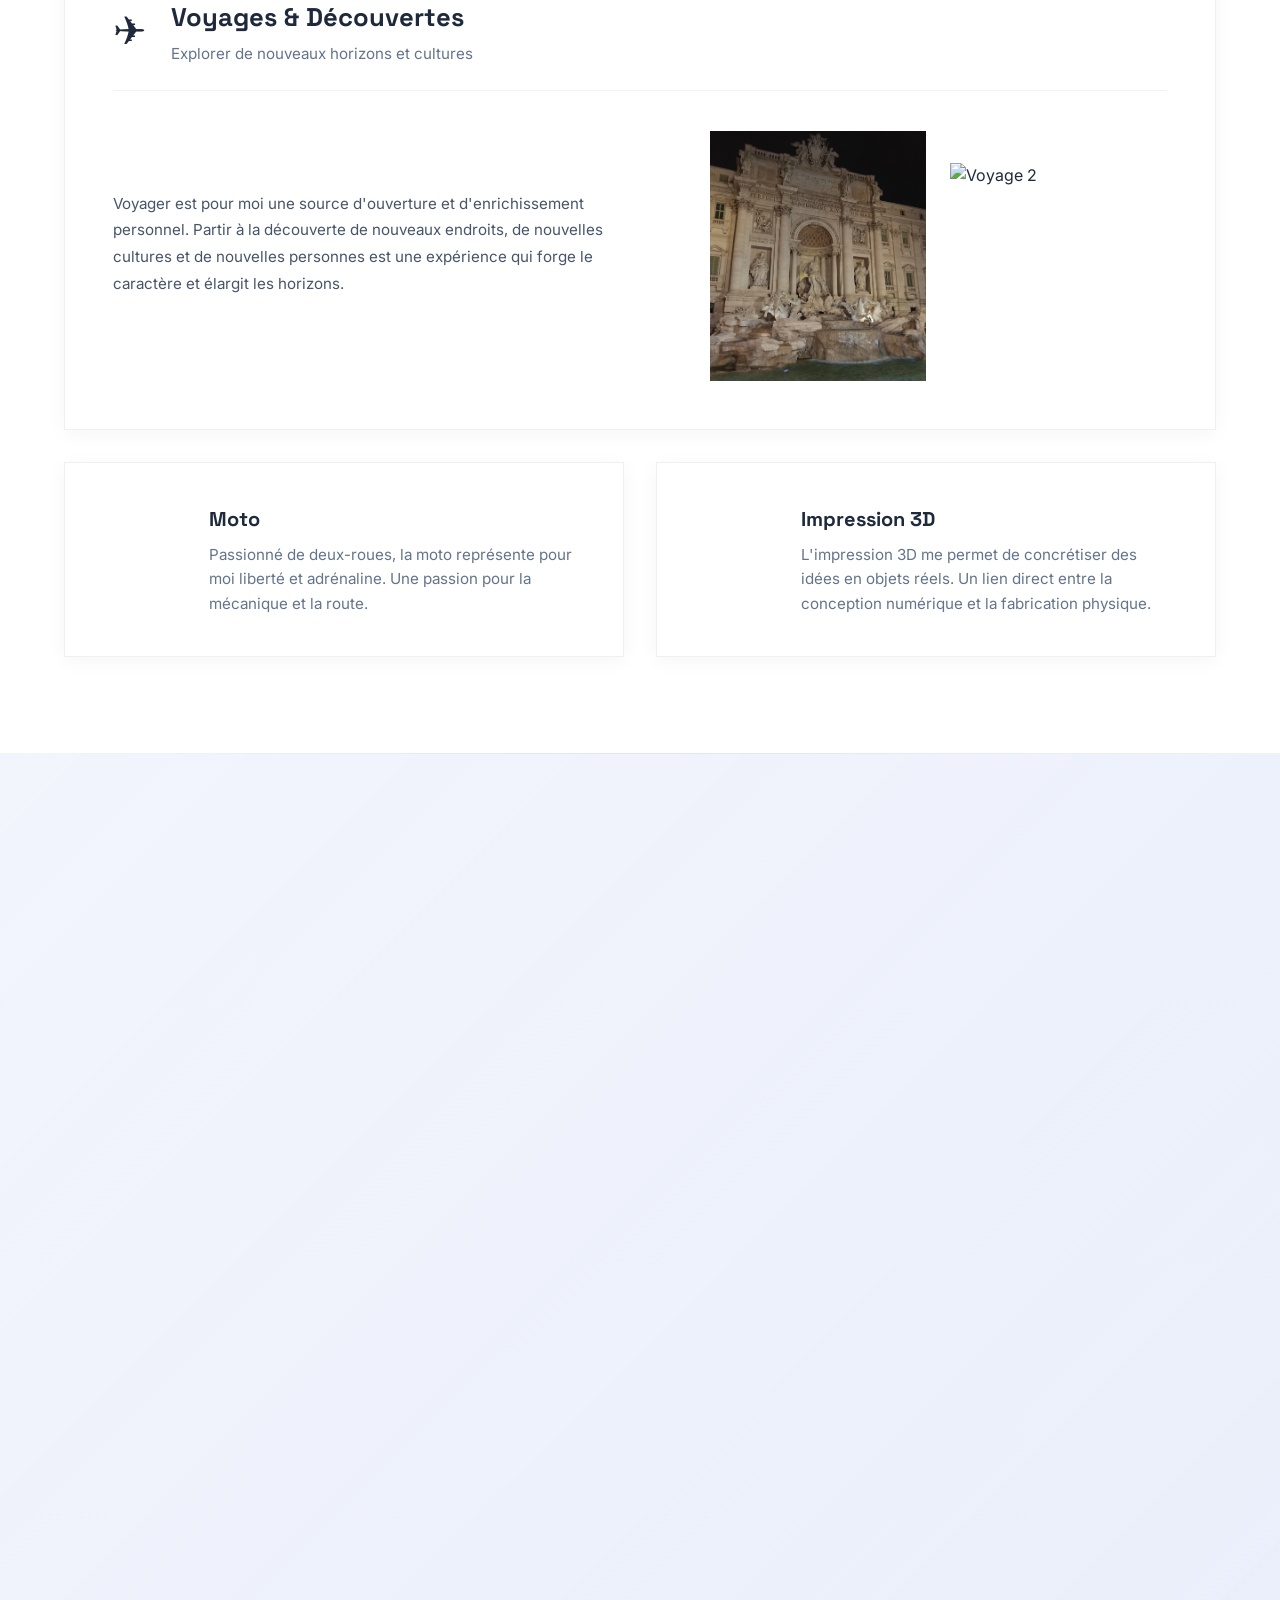
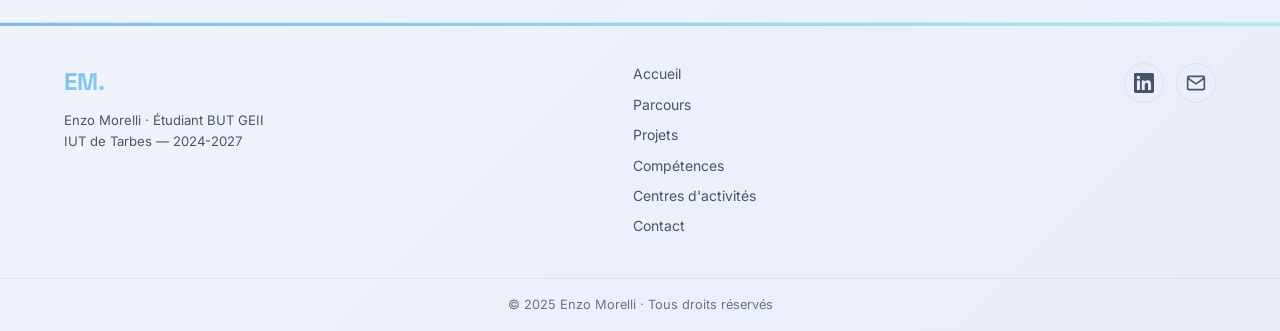
==== commit 5f2d0417: "Update index.html" ====
--- a/index.html
+++ b/index.html
@@ -5,13 +5,26 @@
   <meta charset="UTF-8" />
   <meta name="viewport" content="width=device-width, initial-scale=1.0" />
   <meta name="description"
-    content="Portfolio professionnel d'Enzo Morelli — Étudiant en BUT GEII, spécialité Électricité & Maîtrise de l'Énergie à l'IUT de Tarbes." />
+    content="Portfolio professionnel d'Enzo Morelli — Étudiant en BUT GEII, spécialité Électricité &amp; Maîtrise de l'Énergie à l'IUT de Tarbes." />
   <title>Enzo Morelli — Portfolio</title>
+
+  <!-- ===== PERFORMANCE : LCP image preload ===== -->
+  <link rel="preload" as="image" href="images/photo-enzo.jpg" fetchpriority="high" />
+
+  <!-- ===== PERFORMANCE : Google Fonts — préconnexion + chargement asynchrone (non-render-blocking) ===== -->
   <link rel="preconnect" href="https://fonts.googleapis.com" />
   <link rel="preconnect" href="https://fonts.gstatic.com" crossorigin />
+  <!-- Chargement non-bloquant via media="print" + onload swap -->
   <link
     href="https://fonts.googleapis.com/css2?family=Inter:wght@300;400;500;600;700;800;900&family=Space+Grotesk:wght@400;500;600;700&display=swap"
-    rel="stylesheet" />
+    rel="stylesheet" media="print" onload="this.media='all'" />
+  <!-- Fallback pour navigateurs sans JS -->
+  <noscript>
+    <link
+      href="https://fonts.googleapis.com/css2?family=Inter:wght@300;400;500;600;700;800;900&family=Space+Grotesk:wght@400;500;600;700&display=swap"
+      rel="stylesheet" />
+  </noscript>
+
   <link rel="stylesheet" href="style.css" />
 </head>
 
@@ -62,7 +75,7 @@
           <a href="#projets" class="btn btn-primary">Voir mes projets</a>
           <a href="https://cdn.gamma.app/8u8rpw9zr9etl2c/62108ce747ef4284b0df82ac28de9295/original/CV_2025-11-10_Enzo_MORELLI.pdf"
             target="_blank" rel="noopener" class="btn btn-outline">
-            <svg width="16" height="16" viewBox="0 0 24 24" fill="none" stroke="currentColor" stroke-width="2">
+            <svg width="16" height="16" viewBox="0 0 24 24" fill="none" stroke="currentColor" stroke-width="2" aria-hidden="true">
               <path d="M21 15v4a2 2 0 0 1-2 2H5a2 2 0 0 1-2-2v-4" />
               <polyline points="7 10 12 15 17 10" />
               <line x1="12" y1="15" x2="12" y2="3" />
@@ -76,7 +89,16 @@
         </div>
       </div>
       <div class="hero-portrait-wrap">
-        <img src="images/photo-enzo.jpg" alt="Portrait Enzo Morelli" class="hero-portrait" />
+        <!-- LCP : fetchpriority="high" + eager loading, pas de lazy sur le LCP -->
+        <img
+          src="images/photo-enzo.jpg"
+          alt="Portrait Enzo Morelli"
+          class="hero-portrait"
+          width="400"
+          height="500"
+          fetchpriority="high"
+          decoding="sync"
+        />
       </div>
     </div>
     <div class="hero-stats">
@@ -110,7 +132,7 @@
         <!-- FORMATION -->
         <div class="parcours-col">
           <h3 class="col-title">
-            <svg width="20" height="20" viewBox="0 0 24 24" fill="none" stroke="currentColor" stroke-width="2">
+            <svg width="20" height="20" viewBox="0 0 24 24" fill="none" stroke="currentColor" stroke-width="2" aria-hidden="true">
               <path d="M22 10v6M2 10l10-5 10 5-10 5z" />
               <path d="M6 12v5c3 3 9 3 12 0v-5" />
             </svg>
@@ -123,7 +145,7 @@
                 <span class="timeline-date">2024 – 2027</span>
                 <h4 class="timeline-title">BUT Génie Électrique et Informatique Industrielle</h4>
                 <p class="timeline-place">
-                  <svg width="14" height="14" viewBox="0 0 24 24" fill="none" stroke="currentColor" stroke-width="2">
+                  <svg width="14" height="14" viewBox="0 0 24 24" fill="none" stroke="currentColor" stroke-width="2" aria-hidden="true">
                     <path d="M21 10c0 7-9 13-9 13s-9-6-9-13a9 9 0 0 1 18 0z" />
                     <circle cx="12" cy="10" r="3" />
                   </svg>
@@ -145,7 +167,7 @@
                 <span class="timeline-date">2022 – 2024</span>
                 <h4 class="timeline-title">Baccalauréat STI2D</h4>
                 <p class="timeline-place">
-                  <svg width="14" height="14" viewBox="0 0 24 24" fill="none" stroke="currentColor" stroke-width="2">
+                  <svg width="14" height="14" viewBox="0 0 24 24" fill="none" stroke="currentColor" stroke-width="2" aria-hidden="true">
                     <path d="M21 10c0 7-9 13-9 13s-9-6-9-13a9 9 0 0 1 18 0z" />
                     <circle cx="12" cy="10" r="3" />
                   </svg>
@@ -161,7 +183,7 @@
                 <span class="timeline-date">2020 – 2021</span>
                 <h4 class="timeline-title">Brevet des Collèges</h4>
                 <p class="timeline-place">
-                  <svg width="14" height="14" viewBox="0 0 24 24" fill="none" stroke="currentColor" stroke-width="2">
+                  <svg width="14" height="14" viewBox="0 0 24 24" fill="none" stroke="currentColor" stroke-width="2" aria-hidden="true">
                     <path d="M21 10c0 7-9 13-9 13s-9-6-9-13a9 9 0 0 1 18 0z" />
                     <circle cx="12" cy="10" r="3" />
                   </svg>
@@ -175,7 +197,7 @@
         <!-- EXPÉRIENCES -->
         <div class="parcours-col">
           <h3 class="col-title">
-            <svg width="20" height="20" viewBox="0 0 24 24" fill="none" stroke="currentColor" stroke-width="2">
+            <svg width="20" height="20" viewBox="0 0 24 24" fill="none" stroke="currentColor" stroke-width="2" aria-hidden="true">
               <rect x="2" y="7" width="20" height="14" rx="2" />
               <path d="M16 21V5a2 2 0 0 0-2-2h-4a2 2 0 0 0-2 2v16" />
             </svg>
@@ -188,7 +210,7 @@
                 <span class="timeline-date">Avril 2026 – Juin 2026</span>
                 <h4 class="timeline-title">Stagiaire Chargé d'Études Réseaux (10 semaines)</h4>
                 <p class="timeline-place">
-                  <svg width="14" height="14" viewBox="0 0 24 24" fill="none" stroke="currentColor" stroke-width="2">
+                  <svg width="14" height="14" viewBox="0 0 24 24" fill="none" stroke="currentColor" stroke-width="2" aria-hidden="true">
                     <path d="M21 10c0 7-9 13-9 13s-9-6-9-13a9 9 0 0 1 18 0z" />
                     <circle cx="12" cy="10" r="3" />
                   </svg>
@@ -196,7 +218,7 @@
                 </p>
                 <div class="timeline-desc">
                   <p><strong>Études techniques &amp; Chiffrage :</strong> Analyse des besoins et conception de projets
-                    de création/renouvellement d’ouvrages de distribution électrique.</p>
+                    de création/renouvellement d'ouvrages de distribution électrique.</p>
                   <p><strong>Gestion de projet :</strong> Coordination des intervenants internes/externes, programmation
                     et suivi de chantier jusqu'à la mise en service.</p>
                   <p><strong>Relationnel Client :</strong> Interface directe avec les nouveaux clients pour le suivi
@@ -212,7 +234,7 @@
                 <span class="timeline-date">Juillet 2025 – Janvier 2026</span>
                 <h4 class="timeline-title">Employé polyvalent</h4>
                 <p class="timeline-place">
-                  <svg width="14" height="14" viewBox="0 0 24 24" fill="none" stroke="currentColor" stroke-width="2">
+                  <svg width="14" height="14" viewBox="0 0 24 24" fill="none" stroke="currentColor" stroke-width="2" aria-hidden="true">
                     <path d="M21 10c0 7-9 13-9 13s-9-6-9-13a9 9 0 0 1 18 0z" />
                     <circle cx="12" cy="10" r="3" />
                   </svg>
@@ -231,7 +253,7 @@
                 <span class="timeline-date">Juillet 2024 – Août 2024</span>
                 <h4 class="timeline-title">Employé municipal saisonnier</h4>
                 <p class="timeline-place">
-                  <svg width="14" height="14" viewBox="0 0 24 24" fill="none" stroke="currentColor" stroke-width="2">
+                  <svg width="14" height="14" viewBox="0 0 24 24" fill="none" stroke="currentColor" stroke-width="2" aria-hidden="true">
                     <path d="M21 10c0 7-9 13-9 13s-9-6-9-13a9 9 0 0 1 18 0z" />
                     <circle cx="12" cy="10" r="3" />
                   </svg>
@@ -263,7 +285,8 @@
         <!-- ROBOT -->
         <article class="project-card" id="prj-robot">
           <figure class="project-img-wrap">
-            <img src="images/robot.png" alt="Robot mobile" class="project-img" loading="lazy" />
+            <img src="images/robot.png" alt="Robot mobile" class="project-img"
+              width="600" height="400" loading="lazy" decoding="async" />
             <div class="project-img-overlay">
               <span class="project-category">Robotique &amp; Automatisme</span>
             </div>
@@ -283,7 +306,7 @@
             </div>
             <button class="btn btn-details" data-modal="modal-robot">
               Détails du projet
-              <svg width="16" height="16" viewBox="0 0 24 24" fill="none" stroke="currentColor" stroke-width="2">
+              <svg width="16" height="16" viewBox="0 0 24 24" fill="none" stroke="currentColor" stroke-width="2" aria-hidden="true">
                 <path d="m9 18 6-6-6-6" />
               </svg>
             </button>
@@ -293,7 +316,8 @@
         <!-- DRONE -->
         <article class="project-card" id="prj-drone">
           <figure class="project-img-wrap">
-            <img src="images/drone.jfif" alt="Drone programmé en Python" class="project-img" loading="lazy" />
+            <img src="images/drone.jfif" alt="Drone programmé en Python" class="project-img"
+              width="600" height="400" loading="lazy" decoding="async" />
             <div class="project-img-overlay">
               <span class="project-category">Programmation</span>
             </div>
@@ -312,7 +336,7 @@
             </div>
             <button class="btn btn-details" data-modal="modal-drone">
               Détails du projet
-              <svg width="16" height="16" viewBox="0 0 24 24" fill="none" stroke="currentColor" stroke-width="2">
+              <svg width="16" height="16" viewBox="0 0 24 24" fill="none" stroke="currentColor" stroke-width="2" aria-hidden="true">
                 <path d="m9 18 6-6-6-6" />
               </svg>
             </button>
@@ -322,7 +346,8 @@
         <!-- DÉLESTAGE -->
         <article class="project-card" id="prj-delestage">
           <figure class="project-img-wrap">
-            <img src="images/automate.jpg" alt="Armoire électrique système de délestage" class="project-img" loading="lazy" />
+            <img src="images/automate.jpg" alt="Armoire électrique système de délestage" class="project-img"
+              width="600" height="400" loading="lazy" decoding="async" />
             <div class="project-img-overlay">
               <span class="project-category">Automatisme, supervision &amp; Gestion de projet</span>
             </div>
@@ -342,7 +367,7 @@
             </div>
             <button class="btn btn-details" data-modal="modal-delestage">
               Détails du projet
-              <svg width="16" height="16" viewBox="0 0 24 24" fill="none" stroke="currentColor" stroke-width="2">
+              <svg width="16" height="16" viewBox="0 0 24 24" fill="none" stroke="currentColor" stroke-width="2" aria-hidden="true">
                 <path d="m9 18 6-6-6-6" />
               </svg>
             </button>
@@ -352,7 +377,8 @@
         <!-- SOUDURE -->
         <article class="project-card" id="prj-soudure">
           <figure class="project-img-wrap">
-            <img src="images/carte-soudure.jpg" alt="Réalisation et test de cartes électroniques PCB" class="project-img" loading="lazy" />
+            <img src="images/carte-soudure.jpg" alt="Réalisation et test de cartes électroniques PCB" class="project-img"
+              width="600" height="400" loading="lazy" decoding="async" />
             <div class="project-img-overlay">
               <span class="project-category">Électronique &amp; PCB</span>
             </div>
@@ -372,7 +398,7 @@
             </div>
             <button class="btn btn-details" data-modal="modal-soudure">
               Détails du projet
-              <svg width="16" height="16" viewBox="0 0 24 24" fill="none" stroke="currentColor" stroke-width="2">
+              <svg width="16" height="16" viewBox="0 0 24 24" fill="none" stroke="currentColor" stroke-width="2" aria-hidden="true">
                 <path d="m9 18 6-6-6-6" />
               </svg>
             </button>
@@ -398,7 +424,7 @@
         <!-- HARD SKILLS -->
         <div class="skills-block">
           <h3 class="skills-block-title">
-            <svg width="18" height="18" viewBox="0 0 24 24" fill="none" stroke="currentColor" stroke-width="2">
+            <svg width="18" height="18" viewBox="0 0 24 24" fill="none" stroke="currentColor" stroke-width="2" aria-hidden="true">
               <path d="M12 20h9" />
               <path d="M16.5 3.5a2.121 2.121 0 0 1 3 3L7 19l-4 1 1-4L16.5 3.5z" />
             </svg>
@@ -407,7 +433,8 @@
           <div class="skills-cards">
             <div class="skill-card">
               <figure class="skill-img-wrap">
-                <img src="images/oscilloscope.jpg" alt="Électrotechnique" />
+                <img src="images/oscilloscope.jpg" alt="Électrotechnique"
+                  width="300" height="200" loading="lazy" decoding="async" />
                 <figcaption>« Photo d'un oscilloscope prise lors d'un TP d'énergie -- prise par Enzo Morelli »</figcaption>
               </figure>
               <h4>Électrotechnique</h4>
@@ -418,7 +445,8 @@
             </div>
             <div class="skill-card">
               <figure class="skill-img-wrap">
-                <img src="images/python_code.jpg" alt="Informatique Industrielle" />
+                <img src="images/python_code.jpg" alt="Informatique Industrielle"
+                  width="300" height="200" loading="lazy" decoding="async" />
                 <figcaption>« photo d'un programme généré avec l'IA »</figcaption>
               </figure>
               <h4>Informatique Industrielle</h4>
@@ -429,7 +457,8 @@
             </div>
             <div class="skill-card">
               <figure class="skill-img-wrap">
-                <img src="images/pompe.jpg" alt="Automatisme" />
+                <img src="images/pompe.jpg" alt="Automatisme"
+                  width="300" height="200" loading="lazy" decoding="async" />
                 <figcaption>« station de pompage -- automatisme / supervision -- prise par Enzo Morelli »</figcaption>
               </figure>
               <h4>Automatisme</h4>
@@ -440,7 +469,8 @@
             </div>
             <div class="skill-card">
               <figure class="skill-img-wrap">
-                <img src="images/carte-soudure.jpg" alt="Électronique" />
+                <img src="images/carte-soudure.jpg" alt="Électronique"
+                  width="300" height="200" loading="lazy" decoding="async" />
                 <figcaption>« carte électronique soudée lors du projet soudure et tests -- prise par Enzo Morelli »</figcaption>
               </figure>
               <h4>Électronique</h4>
@@ -454,7 +484,7 @@
         <!-- SOFT SKILLS -->
         <div class="skills-block">
           <h3 class="skills-block-title">
-            <svg width="18" height="18" viewBox="0 0 24 24" fill="none" stroke="currentColor" stroke-width="2">
+            <svg width="18" height="18" viewBox="0 0 24 24" fill="none" stroke="currentColor" stroke-width="2" aria-hidden="true">
               <path d="M17 21v-2a4 4 0 0 0-4-4H5a4 4 0 0 0-4 4v2" />
               <circle cx="9" cy="7" r="4" />
               <path d="M23 21v-2a4 4 0 0 0-3-3.87" />
@@ -585,15 +615,18 @@
           <div class="sport-carousel">
             <div class="carousel-track" id="boxingCarousel">
               <figure class="carousel-slide slide-active">
-                <img src="images/boxe-salut.jpg" alt="Boxe Salut" loading="lazy" />
+                <img src="images/boxe-salut.jpg" alt="Boxe Salut"
+                  width="600" height="400" loading="lazy" decoding="async" />
                 <figcaption>« Photos prises lors du Trophée des champions -- Lourdes »</figcaption>
               </figure>
               <figure class="carousel-slide slide-next">
-                <img src="images/BOXE-1.jpg" alt="Boxe 1" loading="lazy" />
+                <img src="images/BOXE-1.jpg" alt="Boxe 1"
+                  width="600" height="400" loading="lazy" decoding="async" />
                 <figcaption>« Photos prises lors du Trophée des champions -- Lourdes »</figcaption>
               </figure>
               <figure class="carousel-slide slide-prev">
-                <img src="images/boxe-3.jpg" alt="Boxe 3" loading="lazy" />
+                <img src="images/boxe-3.jpg" alt="Boxe 3"
+                  width="600" height="400" loading="lazy" decoding="async" />
                 <figcaption>« Photos prises lors du Trophée des champions -- Lourdes »</figcaption>
               </figure>
             </div>
@@ -601,7 +634,6 @@
               onclick="moveCarousel(-1)">&#10094;</button>
             <button class="carousel-btn next-btn" aria-label="Image suivante"
               onclick="moveCarousel(1)">&#10095;</button>
-            </div>
           </div>
         </div>
       </div>
@@ -625,11 +657,13 @@
           </div>
           <div class="voyage-photos">
             <figure class="voyage-photo-wrap">
-              <img src="images/Trévii.jpg" alt="Voyage 1" class="voyage-photo" loading="lazy" />
+              <img src="images/Trévii.jpg" alt="Voyage 1" class="voyage-photo"
+                width="400" height="300" loading="lazy" decoding="async" />
               <figcaption>« Fontaine de Trévi -- Rome -- Photo prise par Enzo Morelli »</figcaption>
             </figure>
             <figure class="voyage-photo-wrap" style="transform: translateY(2rem);">
-              <img src="images/popeye.jpg" alt="Voyage 2" class="voyage-photo" loading="lazy" />
+              <img src="images/popeye.jpg" alt="Voyage 2" class="voyage-photo"
+                width="400" height="300" loading="lazy" decoding="async" />
               <figcaption>« Village de Popeye -- Malte -- photo prise par Enzo Morelli »</figcaption>
             </figure>
           </div>
@@ -640,7 +674,9 @@
       <div class="activites-mini-grid">
         <div class="activite-mini-card">
           <figure class="voyage-photo-wrap" style="width: 80px; height: 80px; flex-shrink: 0; box-shadow: none; border-radius: 12px; transform: none; margin-top: 0;">
-            <img src="images/moto.jpg" alt="Moto" class="voyage-photo" style="border-radius: 12px;" />
+            <img src="images/moto.jpg" alt="Moto" class="voyage-photo"
+              width="80" height="80" loading="lazy" decoding="async"
+              style="border-radius: 12px;" />
             <figcaption>« Ma moto -- photo prise par Enzo Morelli »</figcaption>
           </figure>
           <div class="activite-mini-body">
@@ -650,14 +686,15 @@
           </div>
         </div>
         <div class="activite-mini-card">
-          <div class="voyage-photo-wrap" 
-     style="width: 80px; height: 80px; flex-shrink: 0; box-shadow: none; border-radius: 12px; transform: none; margin-top: 0; overflow: hidden;">
-  <video autoplay loop muted playsinline class="voyage-photo" 
-         style="border-radius: 12px; height: 100%; width: 100%; object-fit: cover;">
-    <source src="images/3d.mp4" type="video/mp4">
-    Votre navigateur ne supporte pas la lecture de vidéos.
-  </video>
-</div>
+          <!-- Vidéo Impression 3D : object-position ajusté pour montrer l'extrudeur et le plateau -->
+          <div class="voyage-photo-wrap"
+            style="width: 80px; height: 80px; flex-shrink: 0; box-shadow: none; border-radius: 12px; transform: none; margin-top: 0; overflow: hidden;">
+            <video autoplay loop muted playsinline class="voyage-photo"
+              style="border-radius: 12px; height: 100%; width: 100%; object-fit: cover; object-position: center 15%;">
+              <source src="images/3d.mp4" type="video/mp4">
+              Votre navigateur ne supporte pas la lecture de vidéos.
+            </video>
+          </div>
           <div class="activite-mini-body">
             <h4 class="activite-mini-title">Impression 3D</h4>
             <p class="activite-mini-desc">L'impression 3D me permet de concrétiser des idées en objets réels. Un lien
@@ -681,33 +718,33 @@
 
       <div class="contact-layout">
         <div class="contact-info">
-          <a href="mailto:enzomirell31@gmail.com" class="contact-card">
+          <a href="/cdn-cgi/l/email-protection#1673786c797b7f64737a7a252756717b777f7a3875797b" class="contact-card">
             <div class="contact-card-icon">
-              <svg width="24" height="24" viewBox="0 0 24 24" fill="none" stroke="currentColor" stroke-width="2">
+              <svg width="24" height="24" viewBox="0 0 24 24" fill="none" stroke="currentColor" stroke-width="2" aria-hidden="true">
                 <path d="M4 4h16c1.1 0 2 .9 2 2v12c0 1.1-.9 2-2 2H4c-1.1 0-2-.9-2-2V6c0-1.1.9-2 2-2z" />
                 <polyline points="22,6 12,13 2,6" />
               </svg>
             </div>
             <div>
               <span class="contact-type">Email personnel</span>
-              <span class="contact-value">enzomirell31@gmail.com</span>
+              <span class="contact-value"><span class="__cf_email__" data-cfemail="187d76627775716a7d74742b29587f75797174367b7775">[email&#160;protected]</span></span>
             </div>
           </a>
-          <a href="mailto:enzo.morelli@iut-tarbes.fr" class="contact-card">
+          <a href="/cdn-cgi/l/email-protection#72171c081d5c1f1d00171e1e1b321b07065f0613001017015c1400" class="contact-card">
             <div class="contact-card-icon">
-              <svg width="24" height="24" viewBox="0 0 24 24" fill="none" stroke="currentColor" stroke-width="2">
+              <svg width="24" height="24" viewBox="0 0 24 24" fill="none" stroke="currentColor" stroke-width="2" aria-hidden="true">
                 <path d="M4 4h16c1.1 0 2 .9 2 2v12c0 1.1-.9 2-2 2H4c-1.1 0-2-.9-2-2V6c0-1.1.9-2 2-2z" />
                 <polyline points="22,6 12,13 2,6" />
               </svg>
             </div>
             <div>
               <span class="contact-type">Email IUT</span>
-              <span class="contact-value">enzo.morelli@iut-tarbes.fr</span>
+              <span class="contact-value"><span class="__cf_email__" data-cfemail="8feae1f5e0a1e2e0fdeae3e3e6cfe6fafba2fbeefdedeafca1e9fd">[email&#160;protected]</span></span>
             </div>
           </a>
           <a href="tel:+33761436190" class="contact-card">
             <div class="contact-card-icon">
-              <svg width="24" height="24" viewBox="0 0 24 24" fill="none" stroke="currentColor" stroke-width="2">
+              <svg width="24" height="24" viewBox="0 0 24 24" fill="none" stroke="currentColor" stroke-width="2" aria-hidden="true">
                 <path
                   d="M22 16.92v3a2 2 0 0 1-2.18 2 19.79 19.79 0 0 1-8.63-3.07A19.5 19.5 0 0 1 4.69 12a19.79 19.79 0 0 1-3.07-8.67A2 2 0 0 1 3.6 1.2h3a2 2 0 0 1 2 1.72c.127.96.361 1.903.7 2.81a2 2 0 0 1-.45 2.11L7.91 8.77a16 16 0 0 0 6.29 6.29l.87-.87a2 2 0 0 1 2.11-.45c.907.339 1.85.573 2.81.7A2 2 0 0 1 22 16.92z" />
               </svg>
@@ -720,7 +757,7 @@
           <a href="https://fr.linkedin.com/in/enzo-morelli-185282347" target="_blank" rel="noopener"
             class="contact-card">
             <div class="contact-card-icon linkedin-icon">
-              <svg width="24" height="24" viewBox="0 0 24 24" fill="currentColor">
+              <svg width="24" height="24" viewBox="0 0 24 24" fill="currentColor" aria-hidden="true">
                 <path
                   d="M20.447 20.452h-3.554v-5.569c0-1.328-.027-3.037-1.852-3.037-1.853 0-2.136 1.445-2.136 2.939v5.667H9.351V9h3.414v1.561h.046c.477-.9 1.637-1.85 3.37-1.85 3.601 0 4.267 2.37 4.267 5.455v6.286zM5.337 7.433a2.062 2.062 0 0 1-2.063-2.065 2.064 2.064 0 1 1 2.063 2.065zm1.782 13.019H3.555V9h3.564v11.452zM22.225 0H1.771C.792 0 0 .774 0 1.729v20.542C0 23.227.792 24 1.771 24h20.451C23.2 24 24 23.227 24 22.271V1.729C24 .774 23.2 0 22.222 0h.003z" />
               </svg>
@@ -732,7 +769,7 @@
           </a>
           <div class="contact-card no-link">
             <div class="contact-card-icon">
-              <svg width="24" height="24" viewBox="0 0 24 24" fill="none" stroke="currentColor" stroke-width="2">
+              <svg width="24" height="24" viewBox="0 0 24 24" fill="none" stroke="currentColor" stroke-width="2" aria-hidden="true">
                 <path d="M21 10c0 7-9 13-9 13s-9-6-9-13a9 9 0 0 1 18 0z" />
                 <circle cx="12" cy="10" r="3" />
               </svg>
@@ -749,8 +786,8 @@
             <h3>Prêt à collaborer ?</h3>
             <p>Étudiant en 2ème année de BUT GEII, je recherche des opportunités de stage ou d'alternance pour appliquer
               et enrichir mes compétences en génie électrique et informatique industrielle.</p>
-            <a href="mailto:enzomirell31@gmail.com" class="btn btn-primary contact-btn">
-              <svg width="16" height="16" viewBox="0 0 24 24" fill="none" stroke="currentColor" stroke-width="2">
+            <a href="/cdn-cgi/l/email-protection#cda8a3b7a2a0a4bfa8a1a1fefc8daaa0aca4a1e3aea2a0" class="btn btn-primary contact-btn">
+              <svg width="16" height="16" viewBox="0 0 24 24" fill="none" stroke="currentColor" stroke-width="2" aria-hidden="true">
                 <path d="M4 4h16c1.1 0 2 .9 2 2v12c0 1.1-.9 2-2 2H4c-1.1 0-2-.9-2-2V6c0-1.1.9-2 2-2z" />
                 <polyline points="22,6 12,13 2,6" />
               </svg>
@@ -758,7 +795,7 @@
             </a>
             <a href="https://cdn.gamma.app/8u8rpw9zr9etl2c/62108ce747ef4284b0df82ac28de9295/original/CV_2025-11-10_Enzo_MORELLI.pdf"
               target="_blank" rel="noopener" class="btn btn-outline contact-btn">
-              <svg width="16" height="16" viewBox="0 0 24 24" fill="none" stroke="currentColor" stroke-width="2">
+              <svg width="16" height="16" viewBox="0 0 24 24" fill="none" stroke="currentColor" stroke-width="2" aria-hidden="true">
                 <path d="M21 15v4a2 2 0 0 1-2 2H5a2 2 0 0 1-2-2v-4" />
                 <polyline points="7 10 12 15 17 10" />
                 <line x1="12" y1="15" x2="12" y2="3" />
@@ -779,7 +816,7 @@
         <p>Enzo Morelli · Étudiant BUT GEII<br>IUT de Tarbes — 2024-2027</p>
       </div>
       <div class="footer-center">
-        <nav class="footer-nav">
+        <nav class="footer-nav" aria-label="Navigation pied de page">
           <a href="#accueil">Accueil</a>
           <a href="#parcours">Parcours</a>
           <a href="#projets">Projets</a>
@@ -791,13 +828,13 @@
       <div class="footer-right">
         <a href="https://fr.linkedin.com/in/enzo-morelli-185282347" target="_blank" rel="noopener" class="footer-social"
           aria-label="LinkedIn">
-          <svg width="20" height="20" viewBox="0 0 24 24" fill="currentColor">
+          <svg width="20" height="20" viewBox="0 0 24 24" fill="currentColor" aria-hidden="true">
             <path
               d="M20.447 20.452h-3.554v-5.569c0-1.328-.027-3.037-1.852-3.037-1.853 0-2.136 1.445-2.136 2.939v5.667H9.351V9h3.414v1.561h.046c.477-.9 1.637-1.85 3.37-1.85 3.601 0 4.267 2.37 4.267 5.455v6.286zM5.337 7.433a2.062 2.062 0 0 1-2.063-2.065 2.064 2.064 0 1 1 2.063 2.065zm1.782 13.019H3.555V9h3.564v11.452zM22.225 0H1.771C.792 0 0 .774 0 1.729v20.542C0 23.227.792 24 1.771 24h20.451C23.2 24 24 23.227 24 22.271V1.729C24 .774 23.2 0 22.222 0h.003z" />
           </svg>
         </a>
-        <a href="mailto:enzomirell31@gmail.com" class="footer-social" aria-label="Email">
-          <svg width="20" height="20" viewBox="0 0 24 24" fill="none" stroke="currentColor" stroke-width="2">
+        <a href="/cdn-cgi/l/email-protection#8de8e3f7e2e0e4ffe8e1e1bebccdeae0ece4e1a3eee2e0" class="footer-social" aria-label="Email">
+          <svg width="20" height="20" viewBox="0 0 24 24" fill="none" stroke="currentColor" stroke-width="2" aria-hidden="true">
             <path d="M4 4h16c1.1 0 2 .9 2 2v12c0 1.1-.9 2-2 2H4c-1.1 0-2-.9-2-2V6c0-1.1.9-2 2-2z" />
             <polyline points="22,6 12,13 2,6" />
           </svg>
@@ -822,7 +859,8 @@
       </div>
       <div class="modal-body">
         <figure>
-          <img src="images/robot.png" alt="Robot mobile" class="modal-img" loading="lazy" />
+          <img src="images/robot.png" alt="Robot mobile" class="modal-img"
+            width="800" height="533" loading="lazy" decoding="async" />
           <figcaption>« photo du robot de mon équipe -- prise par Enzo Morelli »</figcaption>
         </figure>
         <p class="modal-intro">Pendant ce second semestre, comme projet final, j'ai dû programmer un robot afin qu'il
@@ -834,7 +872,7 @@
         <div class="modal-actions">
           <a href="projet-robot.html" class="btn btn-savoir-plus">
             En savoir plus
-            <svg width="16" height="16" viewBox="0 0 24 24" fill="none" stroke="currentColor" stroke-width="2">
+            <svg width="16" height="16" viewBox="0 0 24 24" fill="none" stroke="currentColor" stroke-width="2" aria-hidden="true">
               <path d="m9 18 6-6-6-6" />
             </svg>
           </a>
@@ -854,7 +892,8 @@
       </div>
       <div class="modal-body">
         <figure>
-          <img src="images/drone.jfif" alt="Drone" class="modal-img" loading="lazy" />
+          <img src="images/drone.jfif" alt="Drone" class="modal-img"
+            width="800" height="533" loading="lazy" decoding="async" />
           <figcaption>« photo libre de droits prise sur internet --- même modèle de drone que pendant le projet »</figcaption>
         </figure>
         <p class="modal-intro">Durant le premier semestre, j'ai réalisé un projet de drone. Ce projet consistait à
@@ -884,7 +923,8 @@
       </div>
       <div class="modal-body">
         <figure>
-          <img src="images/automate.jpg" alt="Armoire électrique délestage" class="modal-img" loading="lazy" />
+          <img src="images/automate.jpg" alt="Armoire électrique délestage" class="modal-img"
+            width="800" height="533" loading="lazy" decoding="async" />
           <figcaption>« photo du gradateur -- projet tutoré -- prise par Enzo Morelli »</figcaption>
         </figure>
         <p class="modal-intro">Le projet consiste à installer une gestion d'énergie dans un réseau électrique monophasé
@@ -909,22 +949,23 @@
       </div>
       <div class="modal-body">
         <figure>
-          <img src="images/carte-soudure.jpg" alt="Soudure" class="modal-img" loading="lazy" />
+          <img src="images/carte-soudure.jpg" alt="Soudure" class="modal-img"
+            width="800" height="533" loading="lazy" decoding="async" />
           <figcaption>« carte électronique soudée lors du projet soudure et tests -- prise par Enzo Morelli »</figcaption>
         </figure>
         <p class="modal-intro">J'ai également réalisé un projet de soudure et de tests. Je devais souder les composants
           sur une carte électronique, puis en vérifier le fonctionnement.</p>
         <p>Par exemple, j'ai soudé des boutons et des diodes, et une fois le circuit alimenté, j'ai dû relever des
           mesures comme la tension, puis vérifier le bon fonctionnement de chaque composant.</p>
-        <p>Pour ce projet, nous étions en équipe de deux personnes. Mon équipe a réussi à terminer ce projet sans trop
-          de difficulté.</p>
-        <p>Cette expérience m'a permis d'acquérir le souci du détail et une méthode de contrôle systématique pour
-          garantir la fiabilité d'un système.</p>
+        <p>Pour ce projet, nous étions en binôme. Cela m'a permis de développer mes compétences en travail d'équipe et
+          en communication technique. J'ai également appris à être rigoureux et méthodique dans mon travail, car la
+          moindre erreur de soudure pouvait entraîner un dysfonctionnement du circuit.</p>
       </div>
     </div>
   </div>
 
-  <script src="script.js"></script>
+  <!-- ===== SCRIPT : chargement non-bloquant (defer) ===== -->
+  <script src="script.js" defer></script>
+
 </body>
-
 </html>
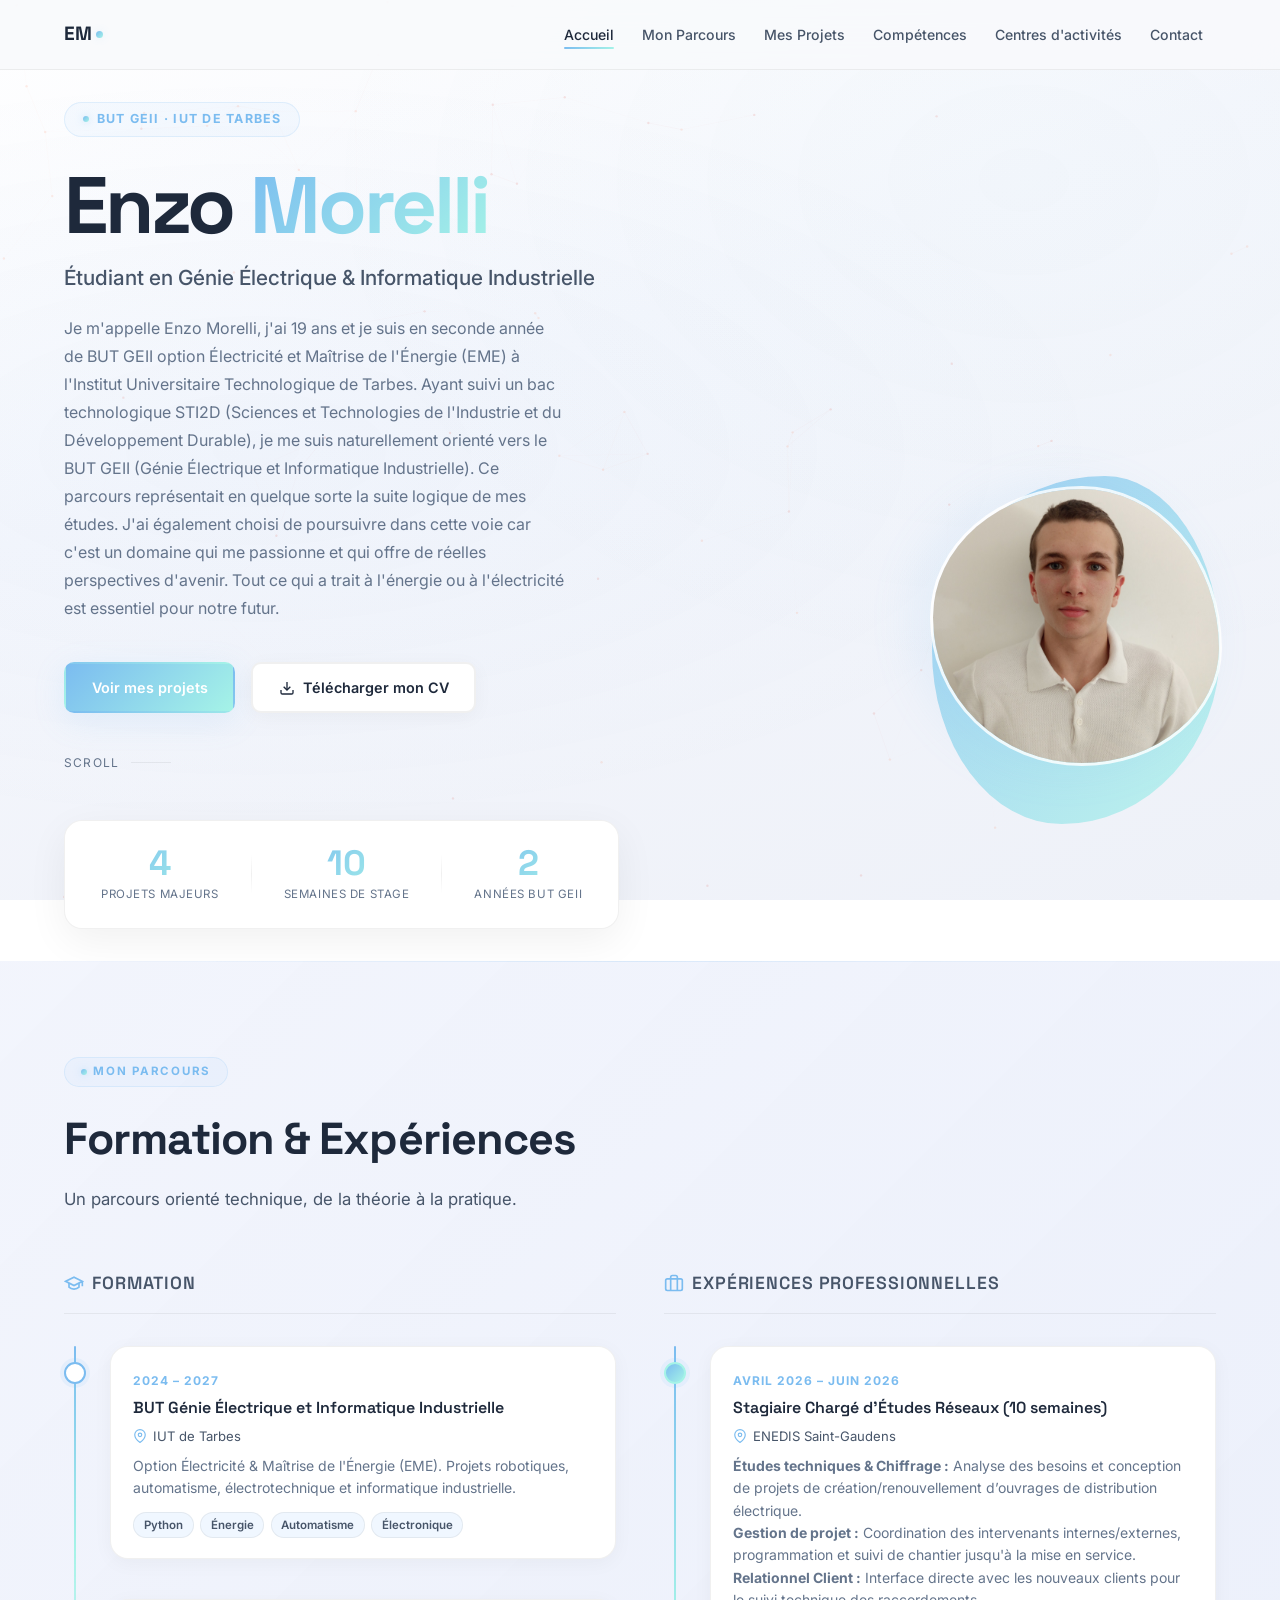
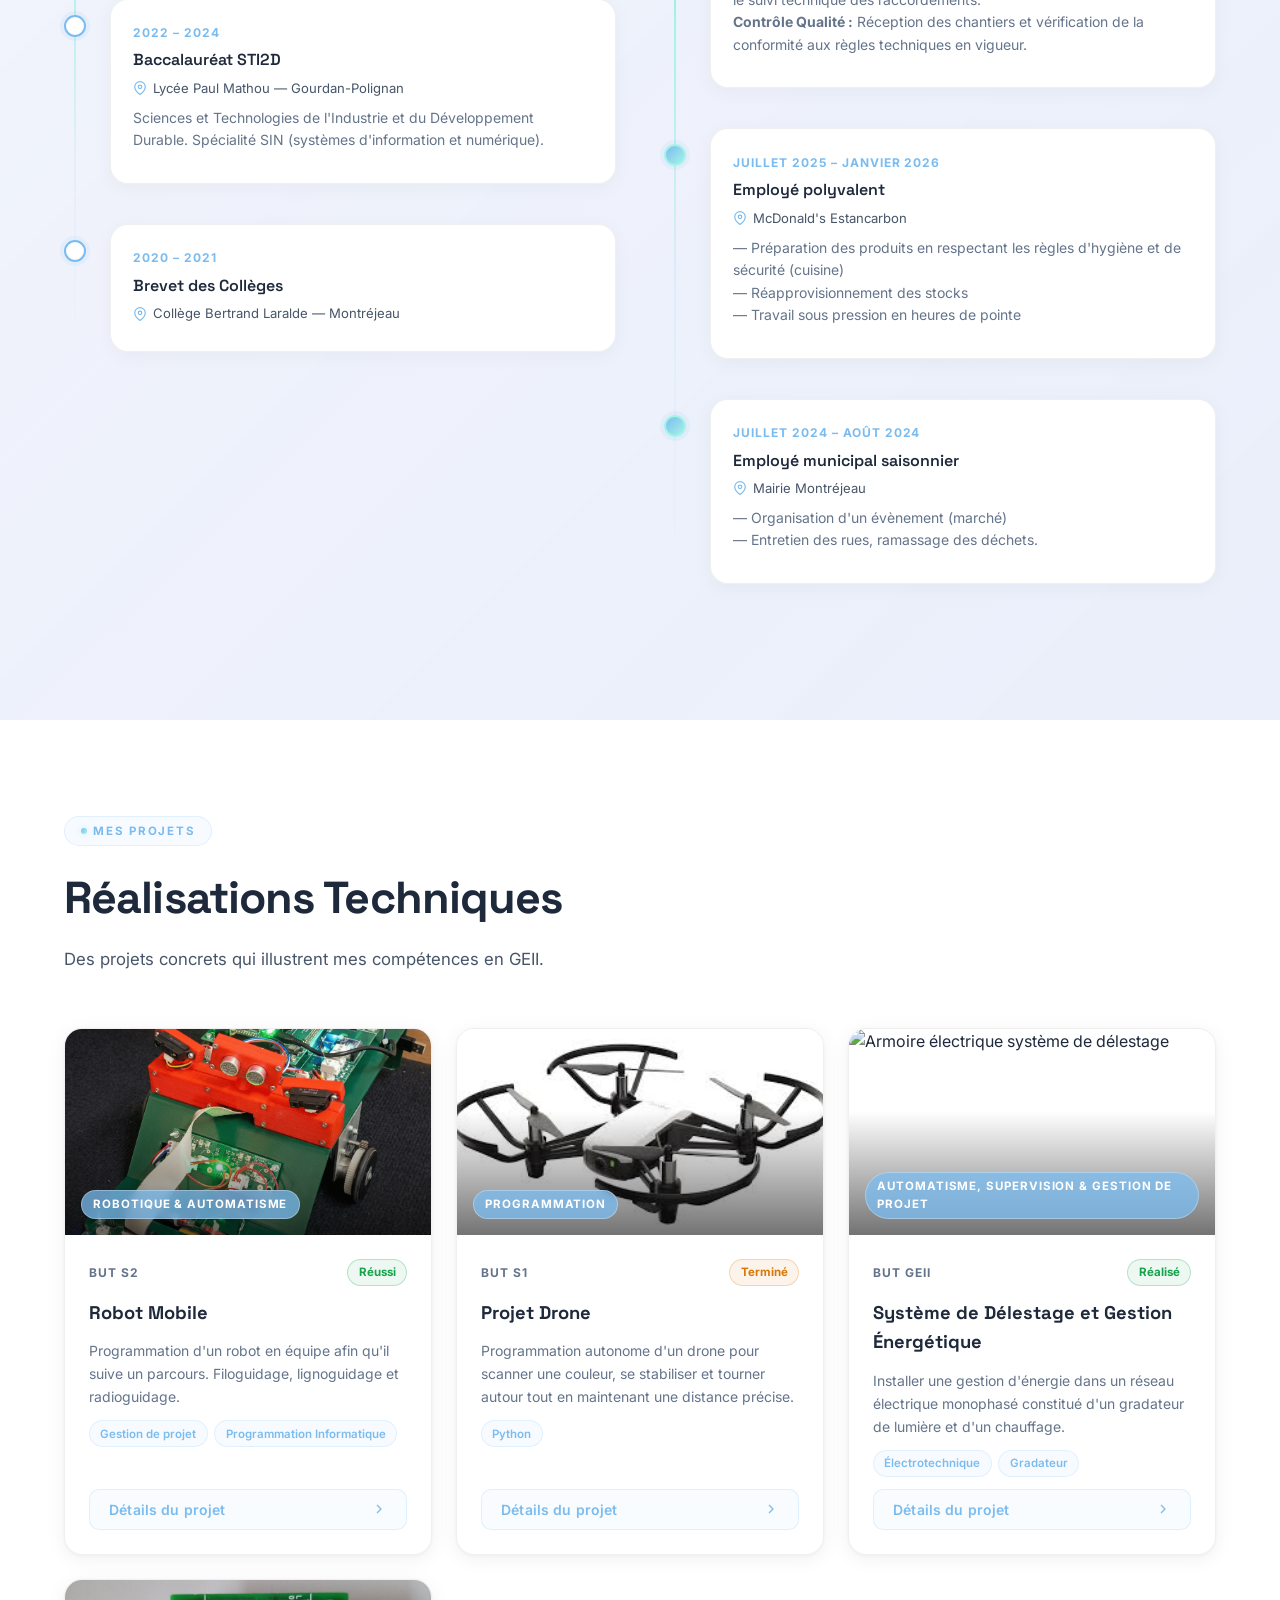
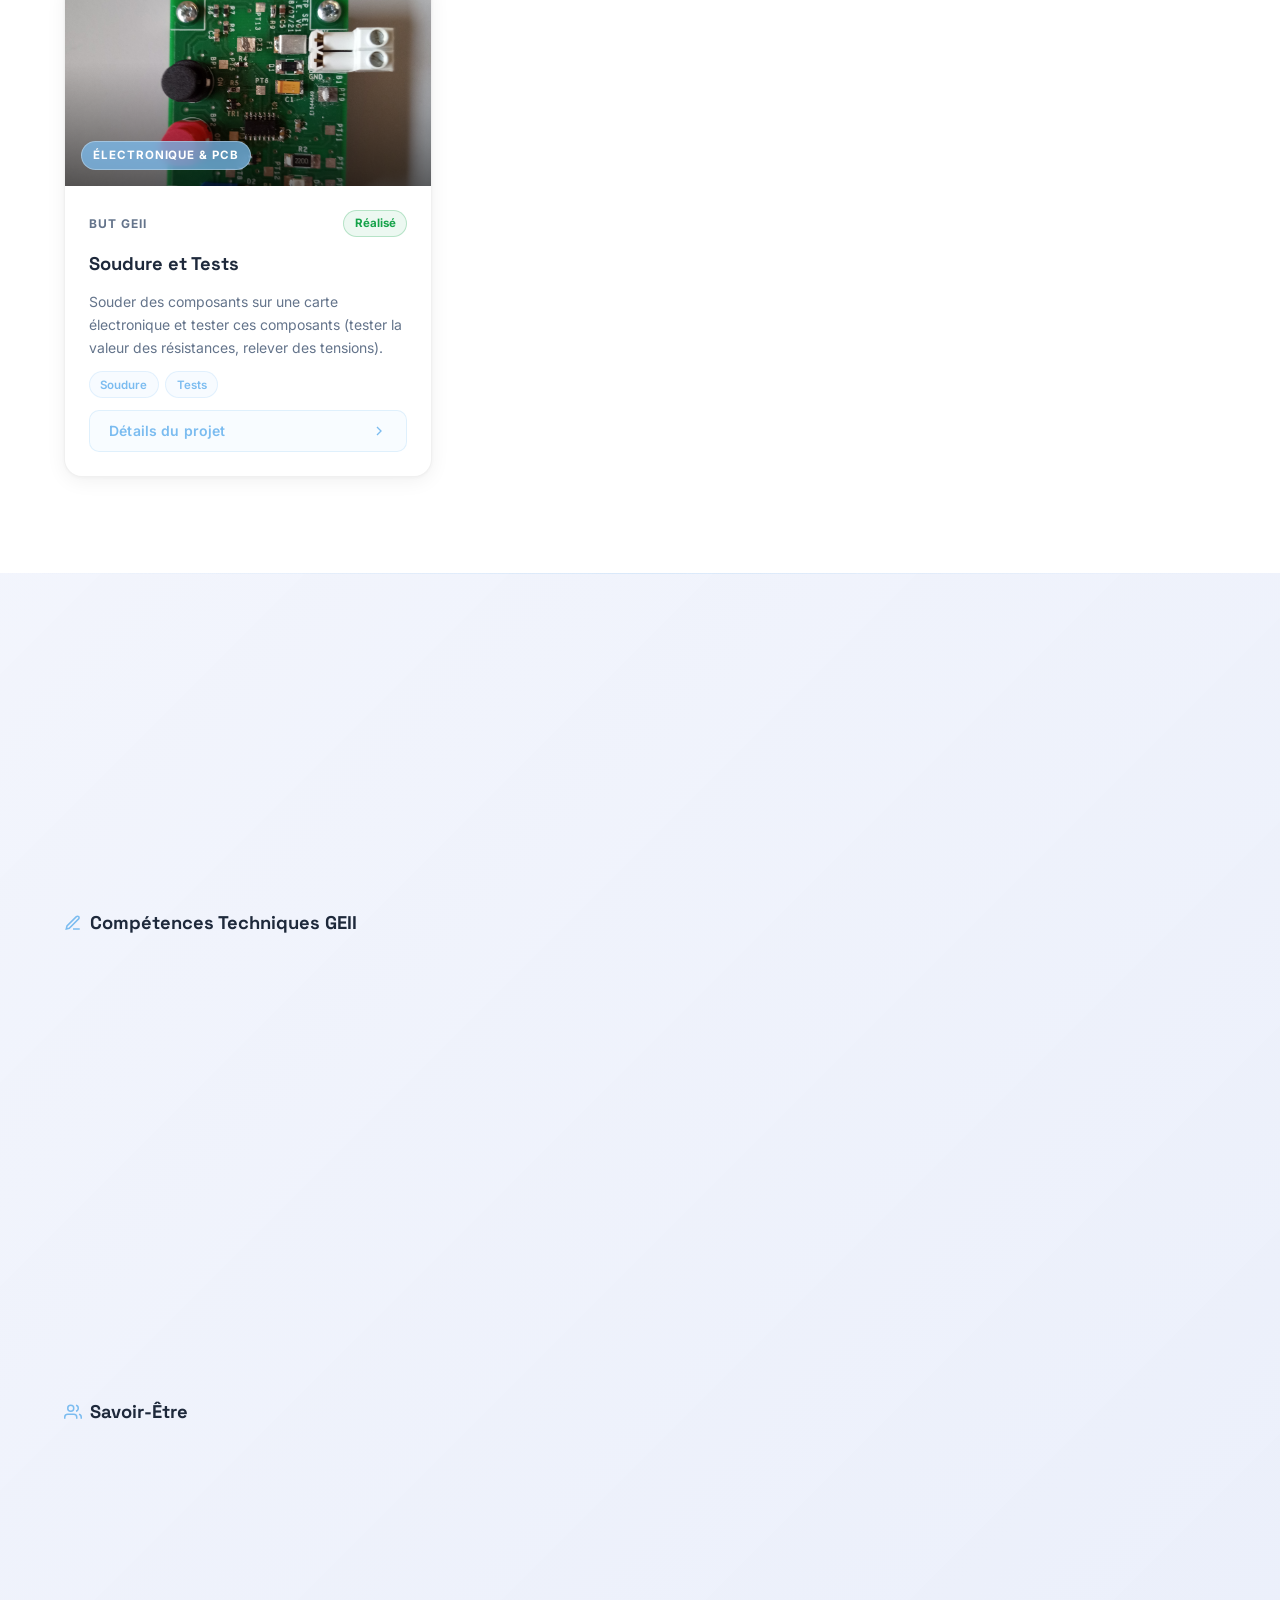
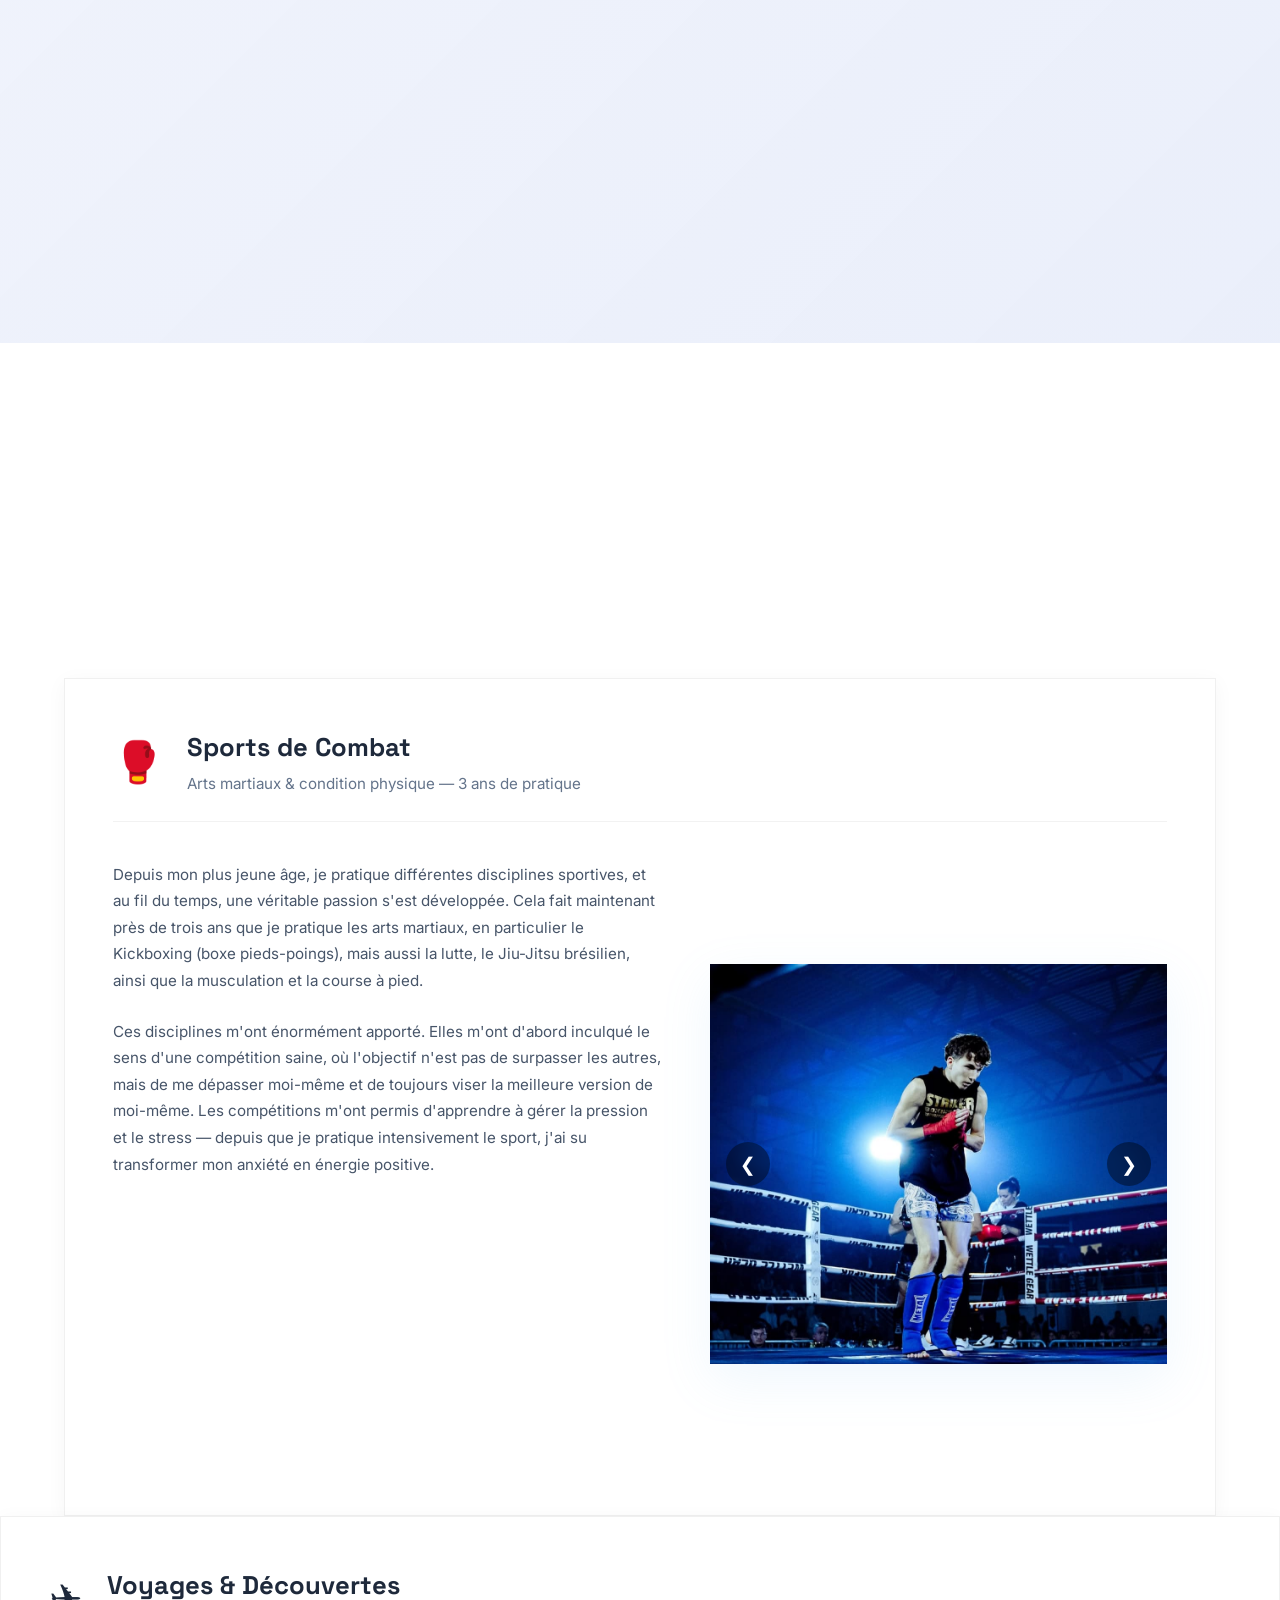
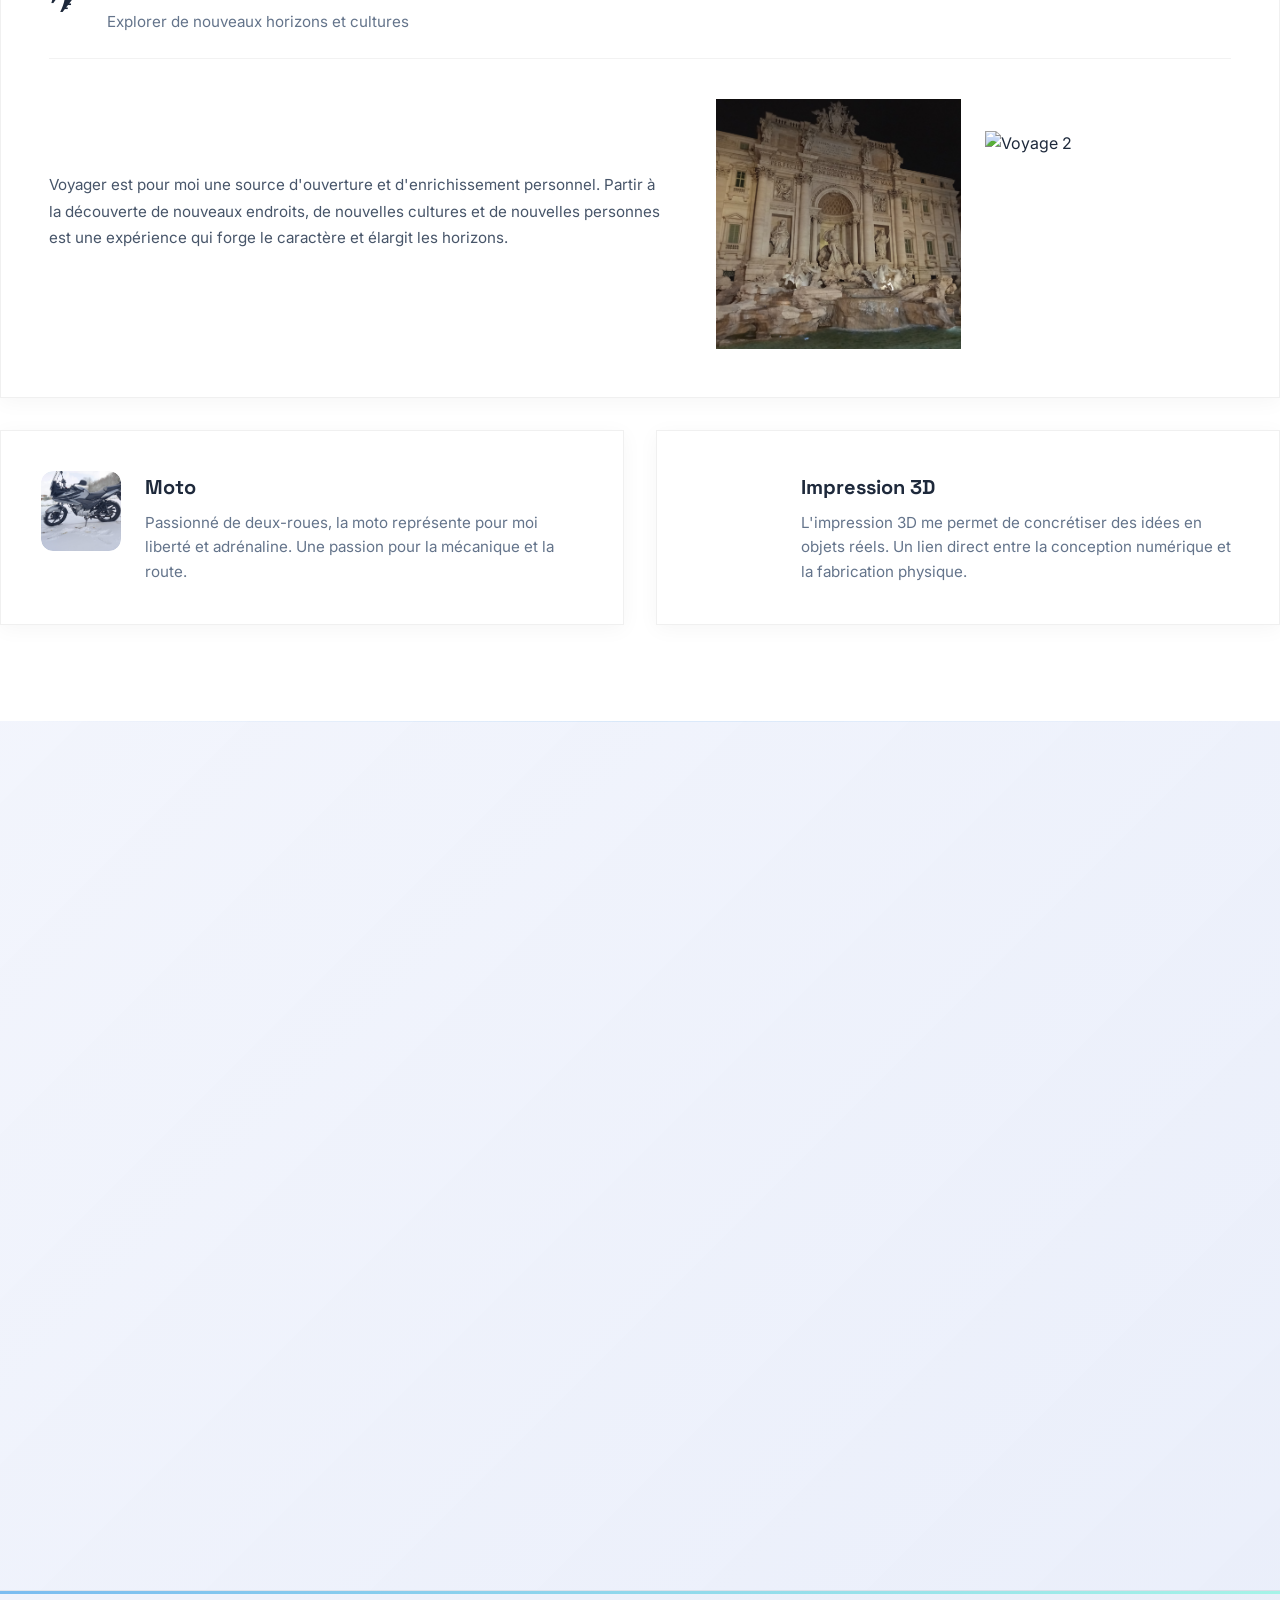
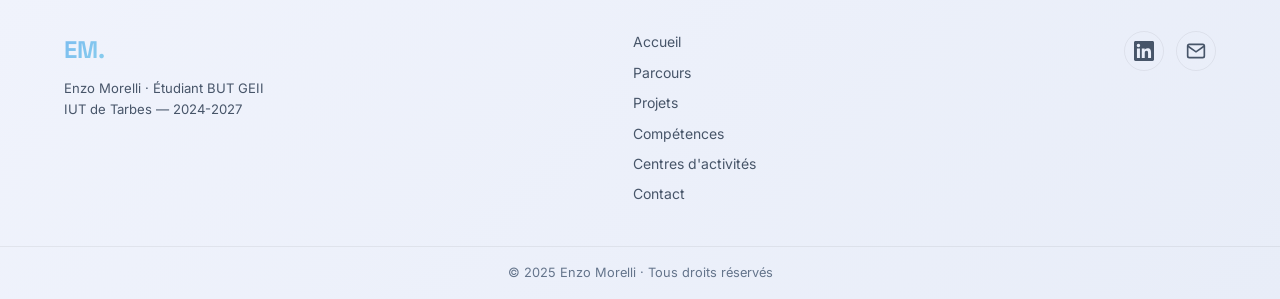
==== commit 44d5e18d: "Update index.html" ====
--- a/index.html
+++ b/index.html
@@ -5,26 +5,13 @@
   <meta charset="UTF-8" />
   <meta name="viewport" content="width=device-width, initial-scale=1.0" />
   <meta name="description"
-    content="Portfolio professionnel d'Enzo Morelli — Étudiant en BUT GEII, spécialité Électricité &amp; Maîtrise de l'Énergie à l'IUT de Tarbes." />
+    content="Portfolio professionnel d'Enzo Morelli — Étudiant en BUT GEII, spécialité Électricité & Maîtrise de l'Énergie à l'IUT de Tarbes." />
   <title>Enzo Morelli — Portfolio</title>
-
-  <!-- ===== PERFORMANCE : LCP image preload ===== -->
-  <link rel="preload" as="image" href="images/photo-enzo.jpg" fetchpriority="high" />
-
-  <!-- ===== PERFORMANCE : Google Fonts — préconnexion + chargement asynchrone (non-render-blocking) ===== -->
   <link rel="preconnect" href="https://fonts.googleapis.com" />
   <link rel="preconnect" href="https://fonts.gstatic.com" crossorigin />
-  <!-- Chargement non-bloquant via media="print" + onload swap -->
   <link
     href="https://fonts.googleapis.com/css2?family=Inter:wght@300;400;500;600;700;800;900&family=Space+Grotesk:wght@400;500;600;700&display=swap"
-    rel="stylesheet" media="print" onload="this.media='all'" />
-  <!-- Fallback pour navigateurs sans JS -->
-  <noscript>
-    <link
-      href="https://fonts.googleapis.com/css2?family=Inter:wght@300;400;500;600;700;800;900&family=Space+Grotesk:wght@400;500;600;700&display=swap"
-      rel="stylesheet" />
-  </noscript>
-
+    rel="stylesheet" />
   <link rel="stylesheet" href="style.css" />
 </head>
 
@@ -75,7 +62,7 @@
           <a href="#projets" class="btn btn-primary">Voir mes projets</a>
           <a href="https://cdn.gamma.app/8u8rpw9zr9etl2c/62108ce747ef4284b0df82ac28de9295/original/CV_2025-11-10_Enzo_MORELLI.pdf"
             target="_blank" rel="noopener" class="btn btn-outline">
-            <svg width="16" height="16" viewBox="0 0 24 24" fill="none" stroke="currentColor" stroke-width="2" aria-hidden="true">
+            <svg width="16" height="16" viewBox="0 0 24 24" fill="none" stroke="currentColor" stroke-width="2">
               <path d="M21 15v4a2 2 0 0 1-2 2H5a2 2 0 0 1-2-2v-4" />
               <polyline points="7 10 12 15 17 10" />
               <line x1="12" y1="15" x2="12" y2="3" />
@@ -89,16 +76,7 @@
         </div>
       </div>
       <div class="hero-portrait-wrap">
-        <!-- LCP : fetchpriority="high" + eager loading, pas de lazy sur le LCP -->
-        <img
-          src="images/photo-enzo.jpg"
-          alt="Portrait Enzo Morelli"
-          class="hero-portrait"
-          width="400"
-          height="500"
-          fetchpriority="high"
-          decoding="sync"
-        />
+        <img src="images/photo-enzo.jpg" alt="Portrait Enzo Morelli" class="hero-portrait" />
       </div>
     </div>
     <div class="hero-stats">
@@ -132,7 +110,7 @@
         <!-- FORMATION -->
         <div class="parcours-col">
           <h3 class="col-title">
-            <svg width="20" height="20" viewBox="0 0 24 24" fill="none" stroke="currentColor" stroke-width="2" aria-hidden="true">
+            <svg width="20" height="20" viewBox="0 0 24 24" fill="none" stroke="currentColor" stroke-width="2">
               <path d="M22 10v6M2 10l10-5 10 5-10 5z" />
               <path d="M6 12v5c3 3 9 3 12 0v-5" />
             </svg>
@@ -145,7 +123,7 @@
                 <span class="timeline-date">2024 – 2027</span>
                 <h4 class="timeline-title">BUT Génie Électrique et Informatique Industrielle</h4>
                 <p class="timeline-place">
-                  <svg width="14" height="14" viewBox="0 0 24 24" fill="none" stroke="currentColor" stroke-width="2" aria-hidden="true">
+                  <svg width="14" height="14" viewBox="0 0 24 24" fill="none" stroke="currentColor" stroke-width="2">
                     <path d="M21 10c0 7-9 13-9 13s-9-6-9-13a9 9 0 0 1 18 0z" />
                     <circle cx="12" cy="10" r="3" />
                   </svg>
@@ -167,7 +145,7 @@
                 <span class="timeline-date">2022 – 2024</span>
                 <h4 class="timeline-title">Baccalauréat STI2D</h4>
                 <p class="timeline-place">
-                  <svg width="14" height="14" viewBox="0 0 24 24" fill="none" stroke="currentColor" stroke-width="2" aria-hidden="true">
+                  <svg width="14" height="14" viewBox="0 0 24 24" fill="none" stroke="currentColor" stroke-width="2">
                     <path d="M21 10c0 7-9 13-9 13s-9-6-9-13a9 9 0 0 1 18 0z" />
                     <circle cx="12" cy="10" r="3" />
                   </svg>
@@ -183,7 +161,7 @@
                 <span class="timeline-date">2020 – 2021</span>
                 <h4 class="timeline-title">Brevet des Collèges</h4>
                 <p class="timeline-place">
-                  <svg width="14" height="14" viewBox="0 0 24 24" fill="none" stroke="currentColor" stroke-width="2" aria-hidden="true">
+                  <svg width="14" height="14" viewBox="0 0 24 24" fill="none" stroke="currentColor" stroke-width="2">
                     <path d="M21 10c0 7-9 13-9 13s-9-6-9-13a9 9 0 0 1 18 0z" />
                     <circle cx="12" cy="10" r="3" />
                   </svg>
@@ -197,7 +175,7 @@
         <!-- EXPÉRIENCES -->
         <div class="parcours-col">
           <h3 class="col-title">
-            <svg width="20" height="20" viewBox="0 0 24 24" fill="none" stroke="currentColor" stroke-width="2" aria-hidden="true">
+            <svg width="20" height="20" viewBox="0 0 24 24" fill="none" stroke="currentColor" stroke-width="2">
               <rect x="2" y="7" width="20" height="14" rx="2" />
               <path d="M16 21V5a2 2 0 0 0-2-2h-4a2 2 0 0 0-2 2v16" />
             </svg>
@@ -210,7 +188,7 @@
                 <span class="timeline-date">Avril 2026 – Juin 2026</span>
                 <h4 class="timeline-title">Stagiaire Chargé d'Études Réseaux (10 semaines)</h4>
                 <p class="timeline-place">
-                  <svg width="14" height="14" viewBox="0 0 24 24" fill="none" stroke="currentColor" stroke-width="2" aria-hidden="true">
+                  <svg width="14" height="14" viewBox="0 0 24 24" fill="none" stroke="currentColor" stroke-width="2">
                     <path d="M21 10c0 7-9 13-9 13s-9-6-9-13a9 9 0 0 1 18 0z" />
                     <circle cx="12" cy="10" r="3" />
                   </svg>
@@ -218,7 +196,7 @@
                 </p>
                 <div class="timeline-desc">
                   <p><strong>Études techniques &amp; Chiffrage :</strong> Analyse des besoins et conception de projets
-                    de création/renouvellement d'ouvrages de distribution électrique.</p>
+                    de création/renouvellement d’ouvrages de distribution électrique.</p>
                   <p><strong>Gestion de projet :</strong> Coordination des intervenants internes/externes, programmation
                     et suivi de chantier jusqu'à la mise en service.</p>
                   <p><strong>Relationnel Client :</strong> Interface directe avec les nouveaux clients pour le suivi
@@ -234,7 +212,7 @@
                 <span class="timeline-date">Juillet 2025 – Janvier 2026</span>
                 <h4 class="timeline-title">Employé polyvalent</h4>
                 <p class="timeline-place">
-                  <svg width="14" height="14" viewBox="0 0 24 24" fill="none" stroke="currentColor" stroke-width="2" aria-hidden="true">
+                  <svg width="14" height="14" viewBox="0 0 24 24" fill="none" stroke="currentColor" stroke-width="2">
                     <path d="M21 10c0 7-9 13-9 13s-9-6-9-13a9 9 0 0 1 18 0z" />
                     <circle cx="12" cy="10" r="3" />
                   </svg>
@@ -253,7 +231,7 @@
                 <span class="timeline-date">Juillet 2024 – Août 2024</span>
                 <h4 class="timeline-title">Employé municipal saisonnier</h4>
                 <p class="timeline-place">
-                  <svg width="14" height="14" viewBox="0 0 24 24" fill="none" stroke="currentColor" stroke-width="2" aria-hidden="true">
+                  <svg width="14" height="14" viewBox="0 0 24 24" fill="none" stroke="currentColor" stroke-width="2">
                     <path d="M21 10c0 7-9 13-9 13s-9-6-9-13a9 9 0 0 1 18 0z" />
                     <circle cx="12" cy="10" r="3" />
                   </svg>
@@ -285,8 +263,7 @@
         <!-- ROBOT -->
         <article class="project-card" id="prj-robot">
           <figure class="project-img-wrap">
-            <img src="images/robot.png" alt="Robot mobile" class="project-img"
-              width="600" height="400" loading="lazy" decoding="async" />
+            <img src="images/robot.png" alt="Robot mobile" class="project-img" loading="lazy" />
             <div class="project-img-overlay">
               <span class="project-category">Robotique &amp; Automatisme</span>
             </div>
@@ -306,7 +283,7 @@
             </div>
             <button class="btn btn-details" data-modal="modal-robot">
               Détails du projet
-              <svg width="16" height="16" viewBox="0 0 24 24" fill="none" stroke="currentColor" stroke-width="2" aria-hidden="true">
+              <svg width="16" height="16" viewBox="0 0 24 24" fill="none" stroke="currentColor" stroke-width="2">
                 <path d="m9 18 6-6-6-6" />
               </svg>
             </button>
@@ -316,8 +293,7 @@
         <!-- DRONE -->
         <article class="project-card" id="prj-drone">
           <figure class="project-img-wrap">
-            <img src="images/drone.jfif" alt="Drone programmé en Python" class="project-img"
-              width="600" height="400" loading="lazy" decoding="async" />
+            <img src="images/drone.jfif" alt="Drone programmé en Python" class="project-img" loading="lazy" />
             <div class="project-img-overlay">
               <span class="project-category">Programmation</span>
             </div>
@@ -336,7 +312,7 @@
             </div>
             <button class="btn btn-details" data-modal="modal-drone">
               Détails du projet
-              <svg width="16" height="16" viewBox="0 0 24 24" fill="none" stroke="currentColor" stroke-width="2" aria-hidden="true">
+              <svg width="16" height="16" viewBox="0 0 24 24" fill="none" stroke="currentColor" stroke-width="2">
                 <path d="m9 18 6-6-6-6" />
               </svg>
             </button>
@@ -346,8 +322,7 @@
         <!-- DÉLESTAGE -->
         <article class="project-card" id="prj-delestage">
           <figure class="project-img-wrap">
-            <img src="images/automate.jpg" alt="Armoire électrique système de délestage" class="project-img"
-              width="600" height="400" loading="lazy" decoding="async" />
+            <img src="images/automate.jpg" alt="Armoire électrique système de délestage" class="project-img" loading="lazy" />
             <div class="project-img-overlay">
               <span class="project-category">Automatisme, supervision &amp; Gestion de projet</span>
             </div>
@@ -367,7 +342,7 @@
             </div>
             <button class="btn btn-details" data-modal="modal-delestage">
               Détails du projet
-              <svg width="16" height="16" viewBox="0 0 24 24" fill="none" stroke="currentColor" stroke-width="2" aria-hidden="true">
+              <svg width="16" height="16" viewBox="0 0 24 24" fill="none" stroke="currentColor" stroke-width="2">
                 <path d="m9 18 6-6-6-6" />
               </svg>
             </button>
@@ -377,8 +352,7 @@
         <!-- SOUDURE -->
         <article class="project-card" id="prj-soudure">
           <figure class="project-img-wrap">
-            <img src="images/carte-soudure.jpg" alt="Réalisation et test de cartes électroniques PCB" class="project-img"
-              width="600" height="400" loading="lazy" decoding="async" />
+            <img src="images/carte-soudure.jpg" alt="Réalisation et test de cartes électroniques PCB" class="project-img" loading="lazy" />
             <div class="project-img-overlay">
               <span class="project-category">Électronique &amp; PCB</span>
             </div>
@@ -398,7 +372,7 @@
             </div>
             <button class="btn btn-details" data-modal="modal-soudure">
               Détails du projet
-              <svg width="16" height="16" viewBox="0 0 24 24" fill="none" stroke="currentColor" stroke-width="2" aria-hidden="true">
+              <svg width="16" height="16" viewBox="0 0 24 24" fill="none" stroke="currentColor" stroke-width="2">
                 <path d="m9 18 6-6-6-6" />
               </svg>
             </button>
@@ -424,7 +398,7 @@
         <!-- HARD SKILLS -->
         <div class="skills-block">
           <h3 class="skills-block-title">
-            <svg width="18" height="18" viewBox="0 0 24 24" fill="none" stroke="currentColor" stroke-width="2" aria-hidden="true">
+            <svg width="18" height="18" viewBox="0 0 24 24" fill="none" stroke="currentColor" stroke-width="2">
               <path d="M12 20h9" />
               <path d="M16.5 3.5a2.121 2.121 0 0 1 3 3L7 19l-4 1 1-4L16.5 3.5z" />
             </svg>
@@ -433,8 +407,7 @@
           <div class="skills-cards">
             <div class="skill-card">
               <figure class="skill-img-wrap">
-                <img src="images/oscilloscope.jpg" alt="Électrotechnique"
-                  width="300" height="200" loading="lazy" decoding="async" />
+                <img src="images/oscilloscope.jpg" alt="Électrotechnique" />
                 <figcaption>« Photo d'un oscilloscope prise lors d'un TP d'énergie -- prise par Enzo Morelli »</figcaption>
               </figure>
               <h4>Électrotechnique</h4>
@@ -445,8 +418,7 @@
             </div>
             <div class="skill-card">
               <figure class="skill-img-wrap">
-                <img src="images/python_code.jpg" alt="Informatique Industrielle"
-                  width="300" height="200" loading="lazy" decoding="async" />
+                <img src="images/python_code.jpg" alt="Informatique Industrielle" />
                 <figcaption>« photo d'un programme généré avec l'IA »</figcaption>
               </figure>
               <h4>Informatique Industrielle</h4>
@@ -457,8 +429,7 @@
             </div>
             <div class="skill-card">
               <figure class="skill-img-wrap">
-                <img src="images/pompe.jpg" alt="Automatisme"
-                  width="300" height="200" loading="lazy" decoding="async" />
+                <img src="images/pompe.jpg" alt="Automatisme" />
                 <figcaption>« station de pompage -- automatisme / supervision -- prise par Enzo Morelli »</figcaption>
               </figure>
               <h4>Automatisme</h4>
@@ -469,8 +440,7 @@
             </div>
             <div class="skill-card">
               <figure class="skill-img-wrap">
-                <img src="images/carte-soudure.jpg" alt="Électronique"
-                  width="300" height="200" loading="lazy" decoding="async" />
+                <img src="images/carte-soudure.jpg" alt="Électronique" />
                 <figcaption>« carte électronique soudée lors du projet soudure et tests -- prise par Enzo Morelli »</figcaption>
               </figure>
               <h4>Électronique</h4>
@@ -484,7 +454,7 @@
         <!-- SOFT SKILLS -->
         <div class="skills-block">
           <h3 class="skills-block-title">
-            <svg width="18" height="18" viewBox="0 0 24 24" fill="none" stroke="currentColor" stroke-width="2" aria-hidden="true">
+            <svg width="18" height="18" viewBox="0 0 24 24" fill="none" stroke="currentColor" stroke-width="2">
               <path d="M17 21v-2a4 4 0 0 0-4-4H5a4 4 0 0 0-4 4v2" />
               <circle cx="9" cy="7" r="4" />
               <path d="M23 21v-2a4 4 0 0 0-3-3.87" />
@@ -615,18 +585,15 @@
           <div class="sport-carousel">
             <div class="carousel-track" id="boxingCarousel">
               <figure class="carousel-slide slide-active">
-                <img src="images/boxe-salut.jpg" alt="Boxe Salut"
-                  width="600" height="400" loading="lazy" decoding="async" />
+                <img src="images/boxe-salut.jpg" alt="Boxe Salut" loading="lazy" />
                 <figcaption>« Photos prises lors du Trophée des champions -- Lourdes »</figcaption>
               </figure>
               <figure class="carousel-slide slide-next">
-                <img src="images/BOXE-1.jpg" alt="Boxe 1"
-                  width="600" height="400" loading="lazy" decoding="async" />
+                <img src="images/BOXE-1.jpg" alt="Boxe 1" loading="lazy" />
                 <figcaption>« Photos prises lors du Trophée des champions -- Lourdes »</figcaption>
               </figure>
               <figure class="carousel-slide slide-prev">
-                <img src="images/boxe-3.jpg" alt="Boxe 3"
-                  width="600" height="400" loading="lazy" decoding="async" />
+                <img src="images/boxe-3.jpg" alt="Boxe 3" loading="lazy" />
                 <figcaption>« Photos prises lors du Trophée des champions -- Lourdes »</figcaption>
               </figure>
             </div>
@@ -634,6 +601,7 @@
               onclick="moveCarousel(-1)">&#10094;</button>
             <button class="carousel-btn next-btn" aria-label="Image suivante"
               onclick="moveCarousel(1)">&#10095;</button>
+            </div>
           </div>
         </div>
       </div>
@@ -657,13 +625,11 @@
           </div>
           <div class="voyage-photos">
             <figure class="voyage-photo-wrap">
-              <img src="images/Trévii.jpg" alt="Voyage 1" class="voyage-photo"
-                width="400" height="300" loading="lazy" decoding="async" />
+              <img src="images/Trévii.jpg" alt="Voyage 1" class="voyage-photo" loading="lazy" />
               <figcaption>« Fontaine de Trévi -- Rome -- Photo prise par Enzo Morelli »</figcaption>
             </figure>
             <figure class="voyage-photo-wrap" style="transform: translateY(2rem);">
-              <img src="images/popeye.jpg" alt="Voyage 2" class="voyage-photo"
-                width="400" height="300" loading="lazy" decoding="async" />
+              <img src="images/popeye.jpg" alt="Voyage 2" class="voyage-photo" loading="lazy" />
               <figcaption>« Village de Popeye -- Malte -- photo prise par Enzo Morelli »</figcaption>
             </figure>
           </div>
@@ -674,9 +640,7 @@
       <div class="activites-mini-grid">
         <div class="activite-mini-card">
           <figure class="voyage-photo-wrap" style="width: 80px; height: 80px; flex-shrink: 0; box-shadow: none; border-radius: 12px; transform: none; margin-top: 0;">
-            <img src="images/moto.jpg" alt="Moto" class="voyage-photo"
-              width="80" height="80" loading="lazy" decoding="async"
-              style="border-radius: 12px;" />
+            <img src="images/moto.jpg" alt="Moto" class="voyage-photo" style="border-radius: 12px;" />
             <figcaption>« Ma moto -- photo prise par Enzo Morelli »</figcaption>
           </figure>
           <div class="activite-mini-body">
@@ -686,15 +650,14 @@
           </div>
         </div>
         <div class="activite-mini-card">
-          <!-- Vidéo Impression 3D : object-position ajusté pour montrer l'extrudeur et le plateau -->
-          <div class="voyage-photo-wrap"
-            style="width: 80px; height: 80px; flex-shrink: 0; box-shadow: none; border-radius: 12px; transform: none; margin-top: 0; overflow: hidden;">
-            <video autoplay loop muted playsinline class="voyage-photo"
-              style="border-radius: 12px; height: 100%; width: 100%; object-fit: cover; object-position: center 15%;">
-              <source src="images/3d.mp4" type="video/mp4">
-              Votre navigateur ne supporte pas la lecture de vidéos.
-            </video>
-          </div>
+          <div class="voyage-photo-wrap" 
+     style="width: 80px; height: 80px; flex-shrink: 0; box-shadow: none; border-radius: 12px; transform: none; margin-top: 0; overflow: hidden;">
+  <video autoplay loop muted playsinline class="voyage-photo" 
+         style="border-radius: 12px; height: 100%; width: 100%; object-fit: cover;">
+    <source src="images/3d.mp4" type="video/mp4">
+    Votre navigateur ne supporte pas la lecture de vidéos.
+  </video>
+</div>
           <div class="activite-mini-body">
             <h4 class="activite-mini-title">Impression 3D</h4>
             <p class="activite-mini-desc">L'impression 3D me permet de concrétiser des idées en objets réels. Un lien
@@ -718,33 +681,33 @@
 
       <div class="contact-layout">
         <div class="contact-info">
-          <a href="/cdn-cgi/l/email-protection#1673786c797b7f64737a7a252756717b777f7a3875797b" class="contact-card">
+          <a href="mailto:enzomirell31@gmail.com" class="contact-card">
             <div class="contact-card-icon">
-              <svg width="24" height="24" viewBox="0 0 24 24" fill="none" stroke="currentColor" stroke-width="2" aria-hidden="true">
+              <svg width="24" height="24" viewBox="0 0 24 24" fill="none" stroke="currentColor" stroke-width="2">
                 <path d="M4 4h16c1.1 0 2 .9 2 2v12c0 1.1-.9 2-2 2H4c-1.1 0-2-.9-2-2V6c0-1.1.9-2 2-2z" />
                 <polyline points="22,6 12,13 2,6" />
               </svg>
             </div>
             <div>
               <span class="contact-type">Email personnel</span>
-              <span class="contact-value"><span class="__cf_email__" data-cfemail="187d76627775716a7d74742b29587f75797174367b7775">[email&#160;protected]</span></span>
+              <span class="contact-value">enzomirell31@gmail.com</span>
             </div>
           </a>
-          <a href="/cdn-cgi/l/email-protection#72171c081d5c1f1d00171e1e1b321b07065f0613001017015c1400" class="contact-card">
+          <a href="mailto:enzo.morelli@iut-tarbes.fr" class="contact-card">
             <div class="contact-card-icon">
-              <svg width="24" height="24" viewBox="0 0 24 24" fill="none" stroke="currentColor" stroke-width="2" aria-hidden="true">
+              <svg width="24" height="24" viewBox="0 0 24 24" fill="none" stroke="currentColor" stroke-width="2">
                 <path d="M4 4h16c1.1 0 2 .9 2 2v12c0 1.1-.9 2-2 2H4c-1.1 0-2-.9-2-2V6c0-1.1.9-2 2-2z" />
                 <polyline points="22,6 12,13 2,6" />
               </svg>
             </div>
             <div>
               <span class="contact-type">Email IUT</span>
-              <span class="contact-value"><span class="__cf_email__" data-cfemail="8feae1f5e0a1e2e0fdeae3e3e6cfe6fafba2fbeefdedeafca1e9fd">[email&#160;protected]</span></span>
+              <span class="contact-value">enzo.morelli@iut-tarbes.fr</span>
             </div>
           </a>
           <a href="tel:+33761436190" class="contact-card">
             <div class="contact-card-icon">
-              <svg width="24" height="24" viewBox="0 0 24 24" fill="none" stroke="currentColor" stroke-width="2" aria-hidden="true">
+              <svg width="24" height="24" viewBox="0 0 24 24" fill="none" stroke="currentColor" stroke-width="2">
                 <path
                   d="M22 16.92v3a2 2 0 0 1-2.18 2 19.79 19.79 0 0 1-8.63-3.07A19.5 19.5 0 0 1 4.69 12a19.79 19.79 0 0 1-3.07-8.67A2 2 0 0 1 3.6 1.2h3a2 2 0 0 1 2 1.72c.127.96.361 1.903.7 2.81a2 2 0 0 1-.45 2.11L7.91 8.77a16 16 0 0 0 6.29 6.29l.87-.87a2 2 0 0 1 2.11-.45c.907.339 1.85.573 2.81.7A2 2 0 0 1 22 16.92z" />
               </svg>
@@ -757,7 +720,7 @@
           <a href="https://fr.linkedin.com/in/enzo-morelli-185282347" target="_blank" rel="noopener"
             class="contact-card">
             <div class="contact-card-icon linkedin-icon">
-              <svg width="24" height="24" viewBox="0 0 24 24" fill="currentColor" aria-hidden="true">
+              <svg width="24" height="24" viewBox="0 0 24 24" fill="currentColor">
                 <path
                   d="M20.447 20.452h-3.554v-5.569c0-1.328-.027-3.037-1.852-3.037-1.853 0-2.136 1.445-2.136 2.939v5.667H9.351V9h3.414v1.561h.046c.477-.9 1.637-1.85 3.37-1.85 3.601 0 4.267 2.37 4.267 5.455v6.286zM5.337 7.433a2.062 2.062 0 0 1-2.063-2.065 2.064 2.064 0 1 1 2.063 2.065zm1.782 13.019H3.555V9h3.564v11.452zM22.225 0H1.771C.792 0 0 .774 0 1.729v20.542C0 23.227.792 24 1.771 24h20.451C23.2 24 24 23.227 24 22.271V1.729C24 .774 23.2 0 22.222 0h.003z" />
               </svg>
@@ -769,7 +732,7 @@
           </a>
           <div class="contact-card no-link">
             <div class="contact-card-icon">
-              <svg width="24" height="24" viewBox="0 0 24 24" fill="none" stroke="currentColor" stroke-width="2" aria-hidden="true">
+              <svg width="24" height="24" viewBox="0 0 24 24" fill="none" stroke="currentColor" stroke-width="2">
                 <path d="M21 10c0 7-9 13-9 13s-9-6-9-13a9 9 0 0 1 18 0z" />
                 <circle cx="12" cy="10" r="3" />
               </svg>
@@ -786,8 +749,8 @@
             <h3>Prêt à collaborer ?</h3>
             <p>Étudiant en 2ème année de BUT GEII, je recherche des opportunités de stage ou d'alternance pour appliquer
               et enrichir mes compétences en génie électrique et informatique industrielle.</p>
-            <a href="/cdn-cgi/l/email-protection#cda8a3b7a2a0a4bfa8a1a1fefc8daaa0aca4a1e3aea2a0" class="btn btn-primary contact-btn">
-              <svg width="16" height="16" viewBox="0 0 24 24" fill="none" stroke="currentColor" stroke-width="2" aria-hidden="true">
+            <a href="mailto:enzomirell31@gmail.com" class="btn btn-primary contact-btn">
+              <svg width="16" height="16" viewBox="0 0 24 24" fill="none" stroke="currentColor" stroke-width="2">
                 <path d="M4 4h16c1.1 0 2 .9 2 2v12c0 1.1-.9 2-2 2H4c-1.1 0-2-.9-2-2V6c0-1.1.9-2 2-2z" />
                 <polyline points="22,6 12,13 2,6" />
               </svg>
@@ -795,7 +758,7 @@
             </a>
             <a href="https://cdn.gamma.app/8u8rpw9zr9etl2c/62108ce747ef4284b0df82ac28de9295/original/CV_2025-11-10_Enzo_MORELLI.pdf"
               target="_blank" rel="noopener" class="btn btn-outline contact-btn">
-              <svg width="16" height="16" viewBox="0 0 24 24" fill="none" stroke="currentColor" stroke-width="2" aria-hidden="true">
+              <svg width="16" height="16" viewBox="0 0 24 24" fill="none" stroke="currentColor" stroke-width="2">
                 <path d="M21 15v4a2 2 0 0 1-2 2H5a2 2 0 0 1-2-2v-4" />
                 <polyline points="7 10 12 15 17 10" />
                 <line x1="12" y1="15" x2="12" y2="3" />
@@ -816,7 +779,7 @@
         <p>Enzo Morelli · Étudiant BUT GEII<br>IUT de Tarbes — 2024-2027</p>
       </div>
       <div class="footer-center">
-        <nav class="footer-nav" aria-label="Navigation pied de page">
+        <nav class="footer-nav">
           <a href="#accueil">Accueil</a>
           <a href="#parcours">Parcours</a>
           <a href="#projets">Projets</a>
@@ -828,13 +791,13 @@
       <div class="footer-right">
         <a href="https://fr.linkedin.com/in/enzo-morelli-185282347" target="_blank" rel="noopener" class="footer-social"
           aria-label="LinkedIn">
-          <svg width="20" height="20" viewBox="0 0 24 24" fill="currentColor" aria-hidden="true">
+          <svg width="20" height="20" viewBox="0 0 24 24" fill="currentColor">
             <path
               d="M20.447 20.452h-3.554v-5.569c0-1.328-.027-3.037-1.852-3.037-1.853 0-2.136 1.445-2.136 2.939v5.667H9.351V9h3.414v1.561h.046c.477-.9 1.637-1.85 3.37-1.85 3.601 0 4.267 2.37 4.267 5.455v6.286zM5.337 7.433a2.062 2.062 0 0 1-2.063-2.065 2.064 2.064 0 1 1 2.063 2.065zm1.782 13.019H3.555V9h3.564v11.452zM22.225 0H1.771C.792 0 0 .774 0 1.729v20.542C0 23.227.792 24 1.771 24h20.451C23.2 24 24 23.227 24 22.271V1.729C24 .774 23.2 0 22.222 0h.003z" />
           </svg>
         </a>
-        <a href="/cdn-cgi/l/email-protection#8de8e3f7e2e0e4ffe8e1e1bebccdeae0ece4e1a3eee2e0" class="footer-social" aria-label="Email">
-          <svg width="20" height="20" viewBox="0 0 24 24" fill="none" stroke="currentColor" stroke-width="2" aria-hidden="true">
+        <a href="mailto:enzomirell31@gmail.com" class="footer-social" aria-label="Email">
+          <svg width="20" height="20" viewBox="0 0 24 24" fill="none" stroke="currentColor" stroke-width="2">
             <path d="M4 4h16c1.1 0 2 .9 2 2v12c0 1.1-.9 2-2 2H4c-1.1 0-2-.9-2-2V6c0-1.1.9-2 2-2z" />
             <polyline points="22,6 12,13 2,6" />
           </svg>
@@ -859,8 +822,7 @@
       </div>
       <div class="modal-body">
         <figure>
-          <img src="images/robot.png" alt="Robot mobile" class="modal-img"
-            width="800" height="533" loading="lazy" decoding="async" />
+          <img src="images/robot.png" alt="Robot mobile" class="modal-img" loading="lazy" />
           <figcaption>« photo du robot de mon équipe -- prise par Enzo Morelli »</figcaption>
         </figure>
         <p class="modal-intro">Pendant ce second semestre, comme projet final, j'ai dû programmer un robot afin qu'il
@@ -872,7 +834,7 @@
         <div class="modal-actions">
           <a href="projet-robot.html" class="btn btn-savoir-plus">
             En savoir plus
-            <svg width="16" height="16" viewBox="0 0 24 24" fill="none" stroke="currentColor" stroke-width="2" aria-hidden="true">
+            <svg width="16" height="16" viewBox="0 0 24 24" fill="none" stroke="currentColor" stroke-width="2">
               <path d="m9 18 6-6-6-6" />
             </svg>
           </a>
@@ -892,8 +854,7 @@
       </div>
       <div class="modal-body">
         <figure>
-          <img src="images/drone.jfif" alt="Drone" class="modal-img"
-            width="800" height="533" loading="lazy" decoding="async" />
+          <img src="images/drone.jfif" alt="Drone" class="modal-img" loading="lazy" />
           <figcaption>« photo libre de droits prise sur internet --- même modèle de drone que pendant le projet »</figcaption>
         </figure>
         <p class="modal-intro">Durant le premier semestre, j'ai réalisé un projet de drone. Ce projet consistait à
@@ -923,8 +884,7 @@
       </div>
       <div class="modal-body">
         <figure>
-          <img src="images/automate.jpg" alt="Armoire électrique délestage" class="modal-img"
-            width="800" height="533" loading="lazy" decoding="async" />
+          <img src="images/automate.jpg" alt="Armoire électrique délestage" class="modal-img" loading="lazy" />
           <figcaption>« photo du gradateur -- projet tutoré -- prise par Enzo Morelli »</figcaption>
         </figure>
         <p class="modal-intro">Le projet consiste à installer une gestion d'énergie dans un réseau électrique monophasé
@@ -949,23 +909,22 @@
       </div>
       <div class="modal-body">
         <figure>
-          <img src="images/carte-soudure.jpg" alt="Soudure" class="modal-img"
-            width="800" height="533" loading="lazy" decoding="async" />
+          <img src="images/carte-soudure.jpg" alt="Soudure" class="modal-img" loading="lazy" />
           <figcaption>« carte électronique soudée lors du projet soudure et tests -- prise par Enzo Morelli »</figcaption>
         </figure>
         <p class="modal-intro">J'ai également réalisé un projet de soudure et de tests. Je devais souder les composants
           sur une carte électronique, puis en vérifier le fonctionnement.</p>
         <p>Par exemple, j'ai soudé des boutons et des diodes, et une fois le circuit alimenté, j'ai dû relever des
           mesures comme la tension, puis vérifier le bon fonctionnement de chaque composant.</p>
-        <p>Pour ce projet, nous étions en binôme. Cela m'a permis de développer mes compétences en travail d'équipe et
-          en communication technique. J'ai également appris à être rigoureux et méthodique dans mon travail, car la
-          moindre erreur de soudure pouvait entraîner un dysfonctionnement du circuit.</p>
+        <p>Pour ce projet, nous étions en équipe de deux personnes. Mon équipe a réussi à terminer ce projet sans trop
+          de difficulté.</p>
+        <p>Cette expérience m'a permis d'acquérir le souci du détail et une méthode de contrôle systématique pour
+          garantir la fiabilité d'un système.</p>
       </div>
     </div>
   </div>
 
-  <!-- ===== SCRIPT : chargement non-bloquant (defer) ===== -->
-  <script src="script.js" defer></script>
-
+  <script src="script.js"></script>
 </body>
+
 </html>
